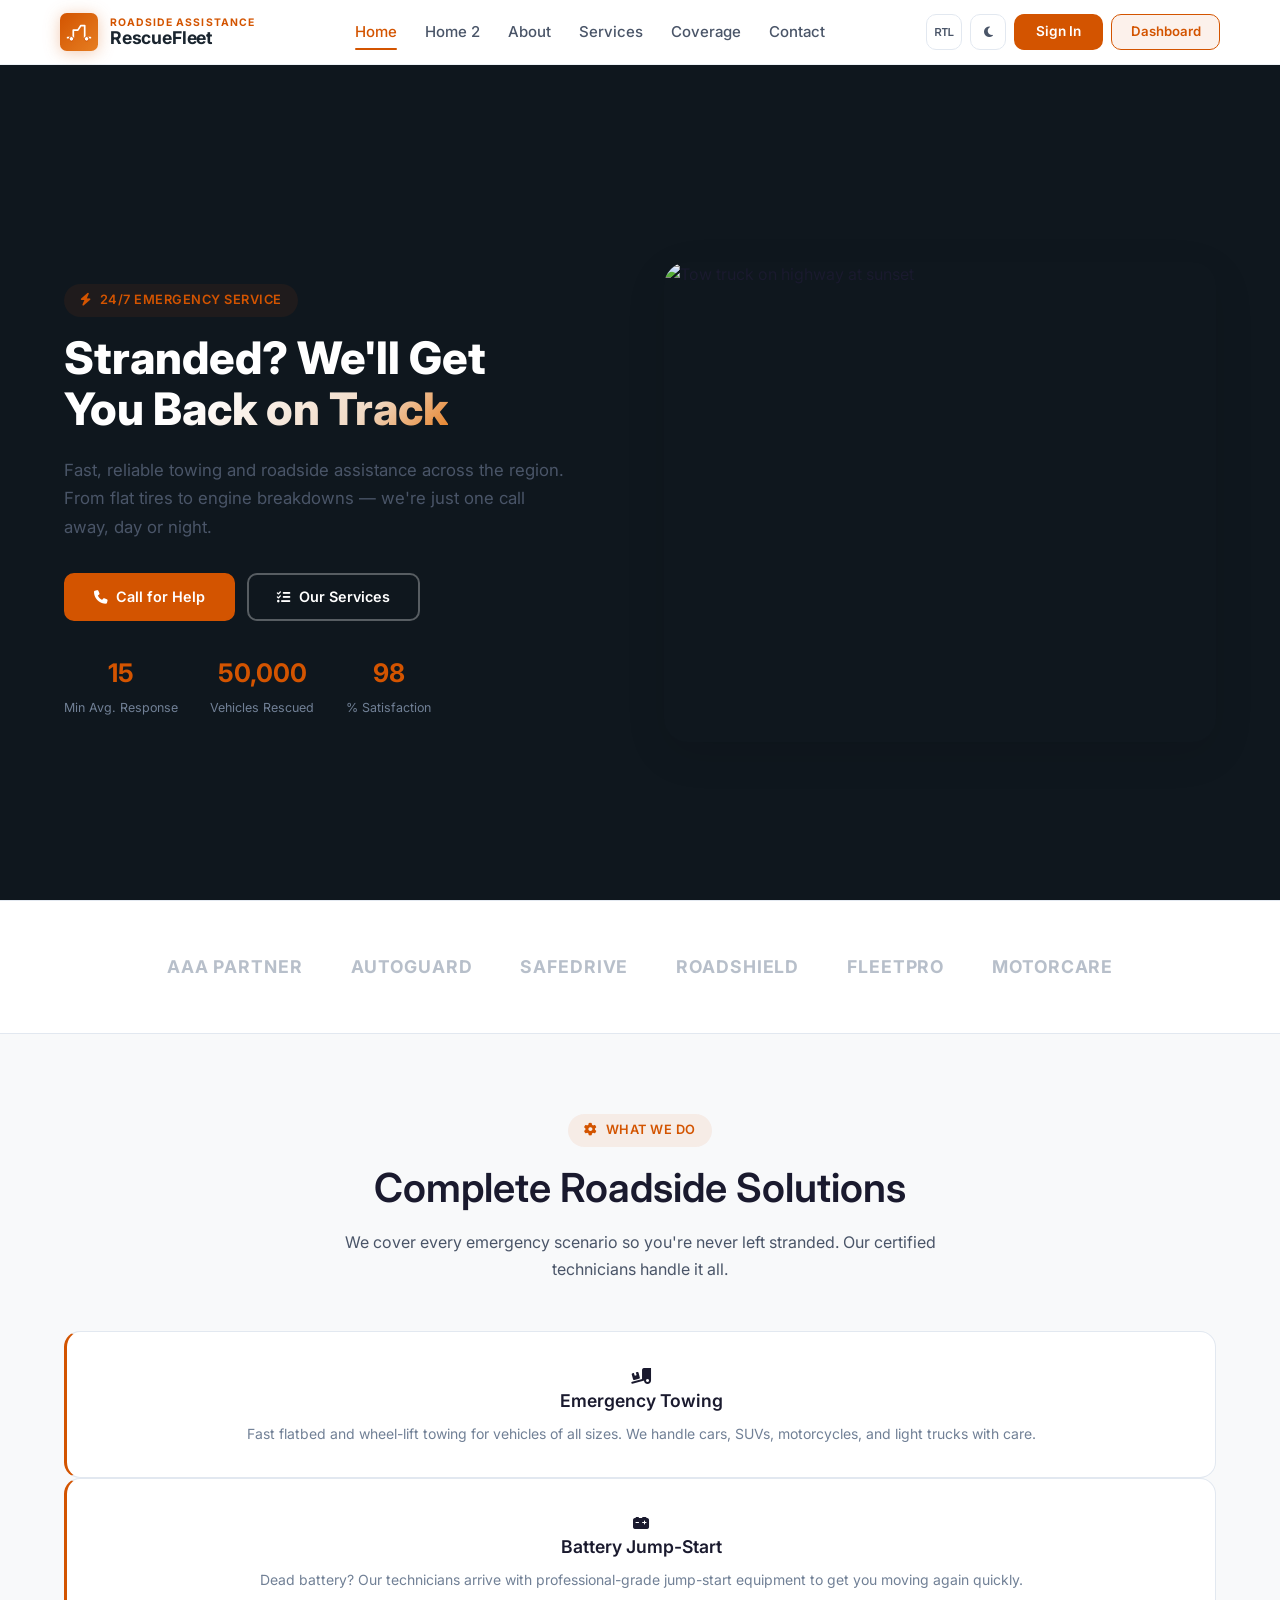
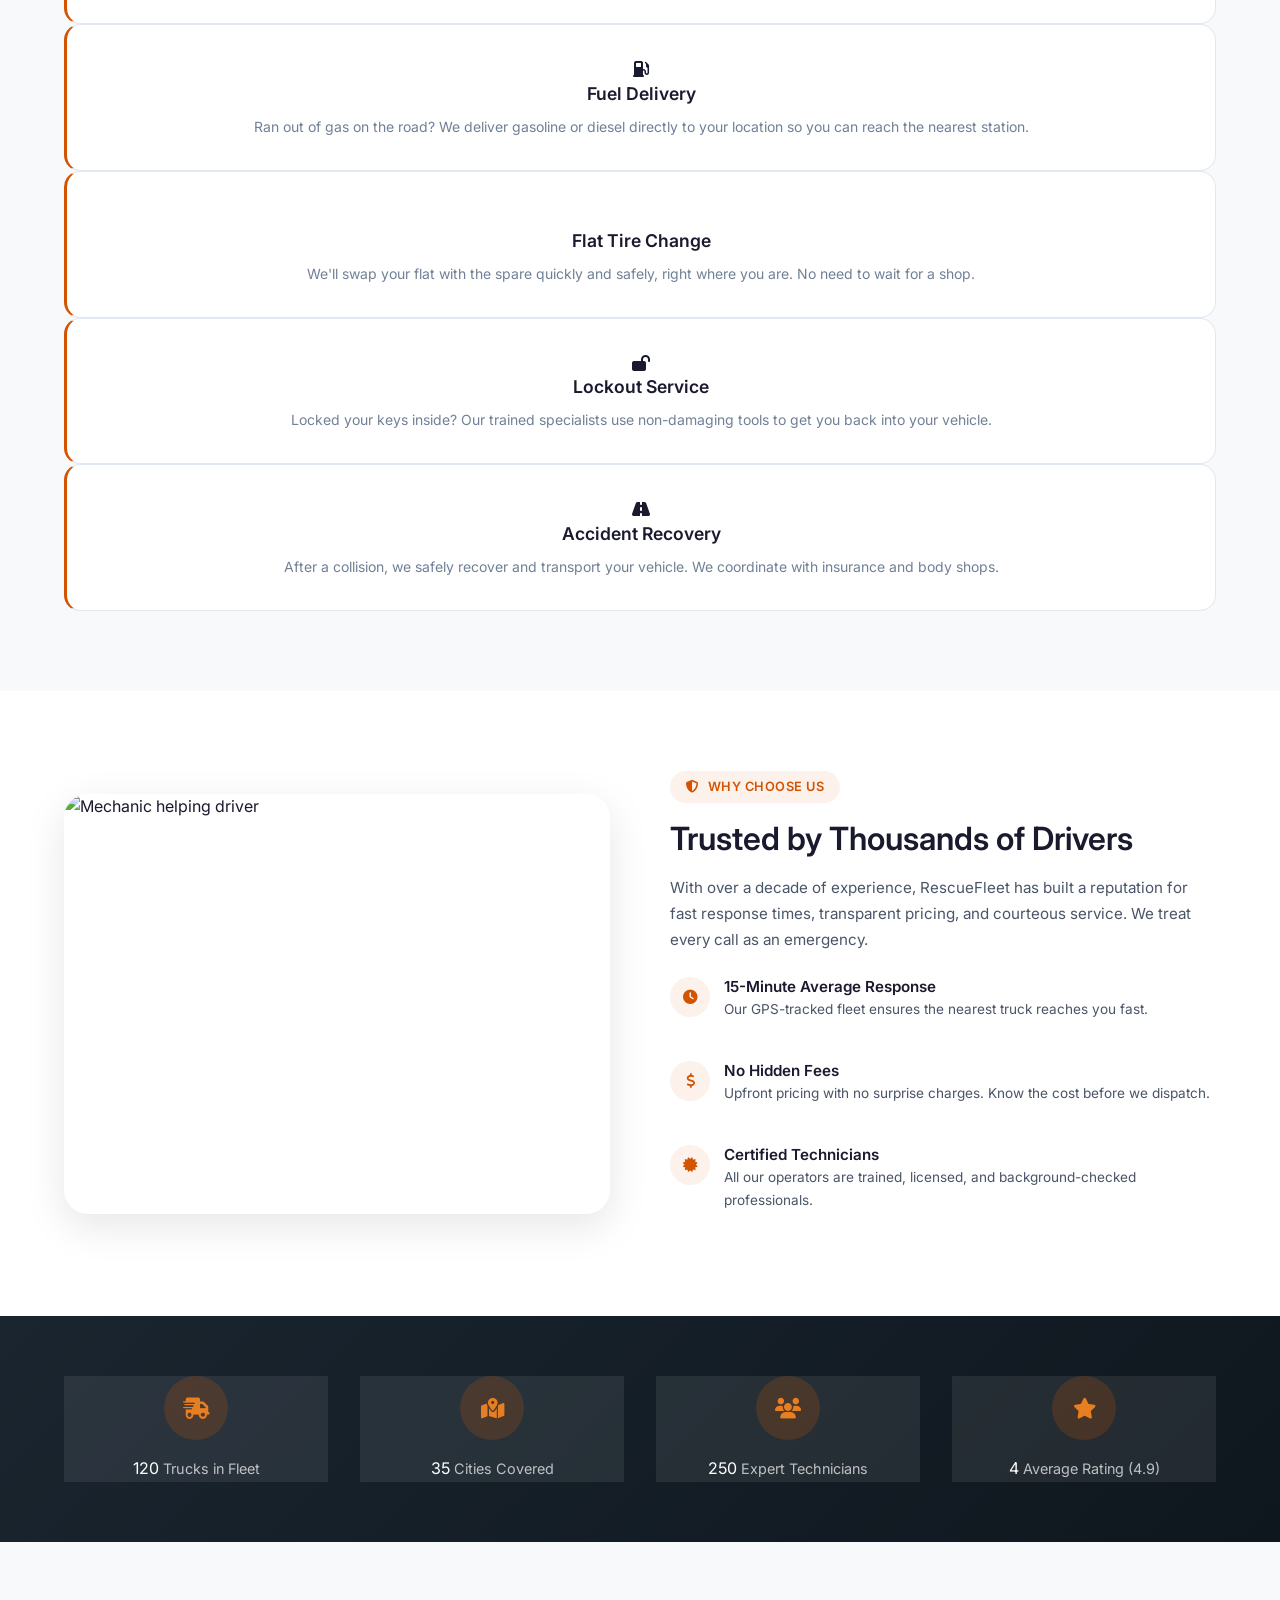
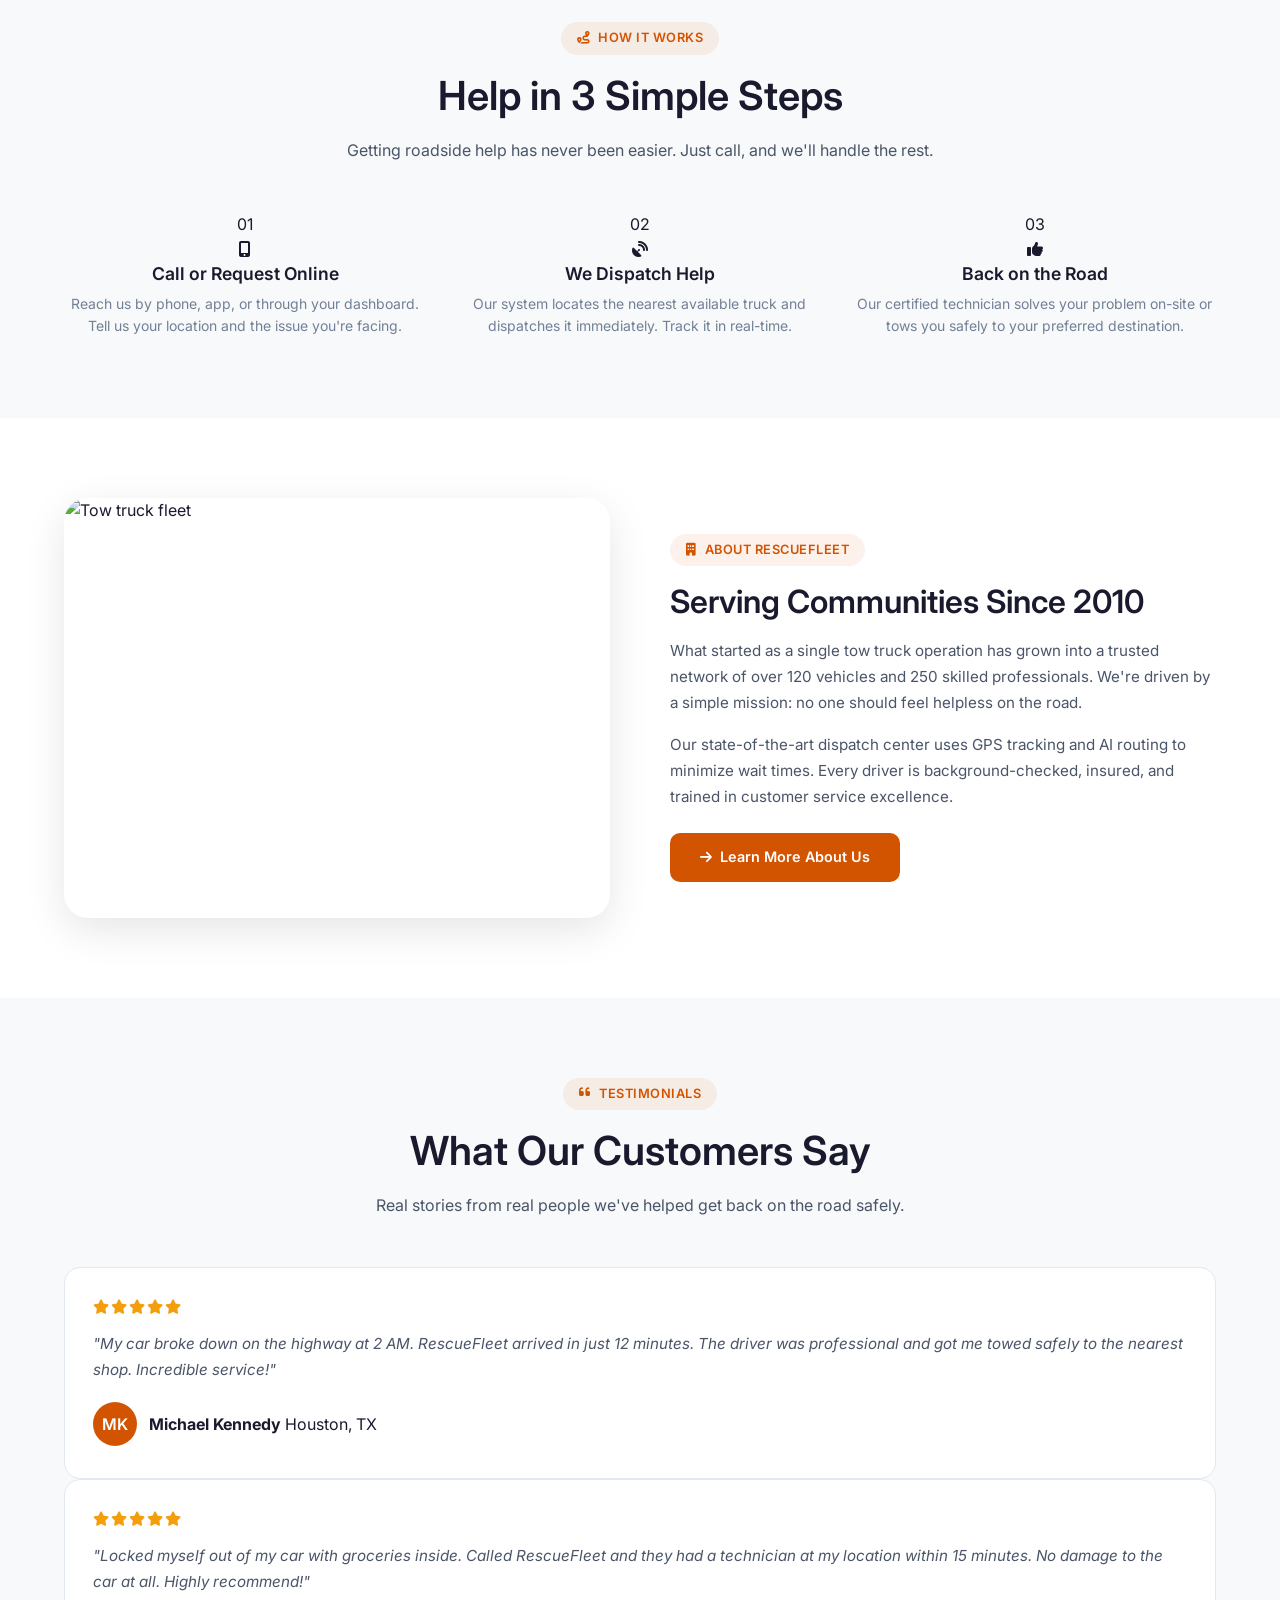
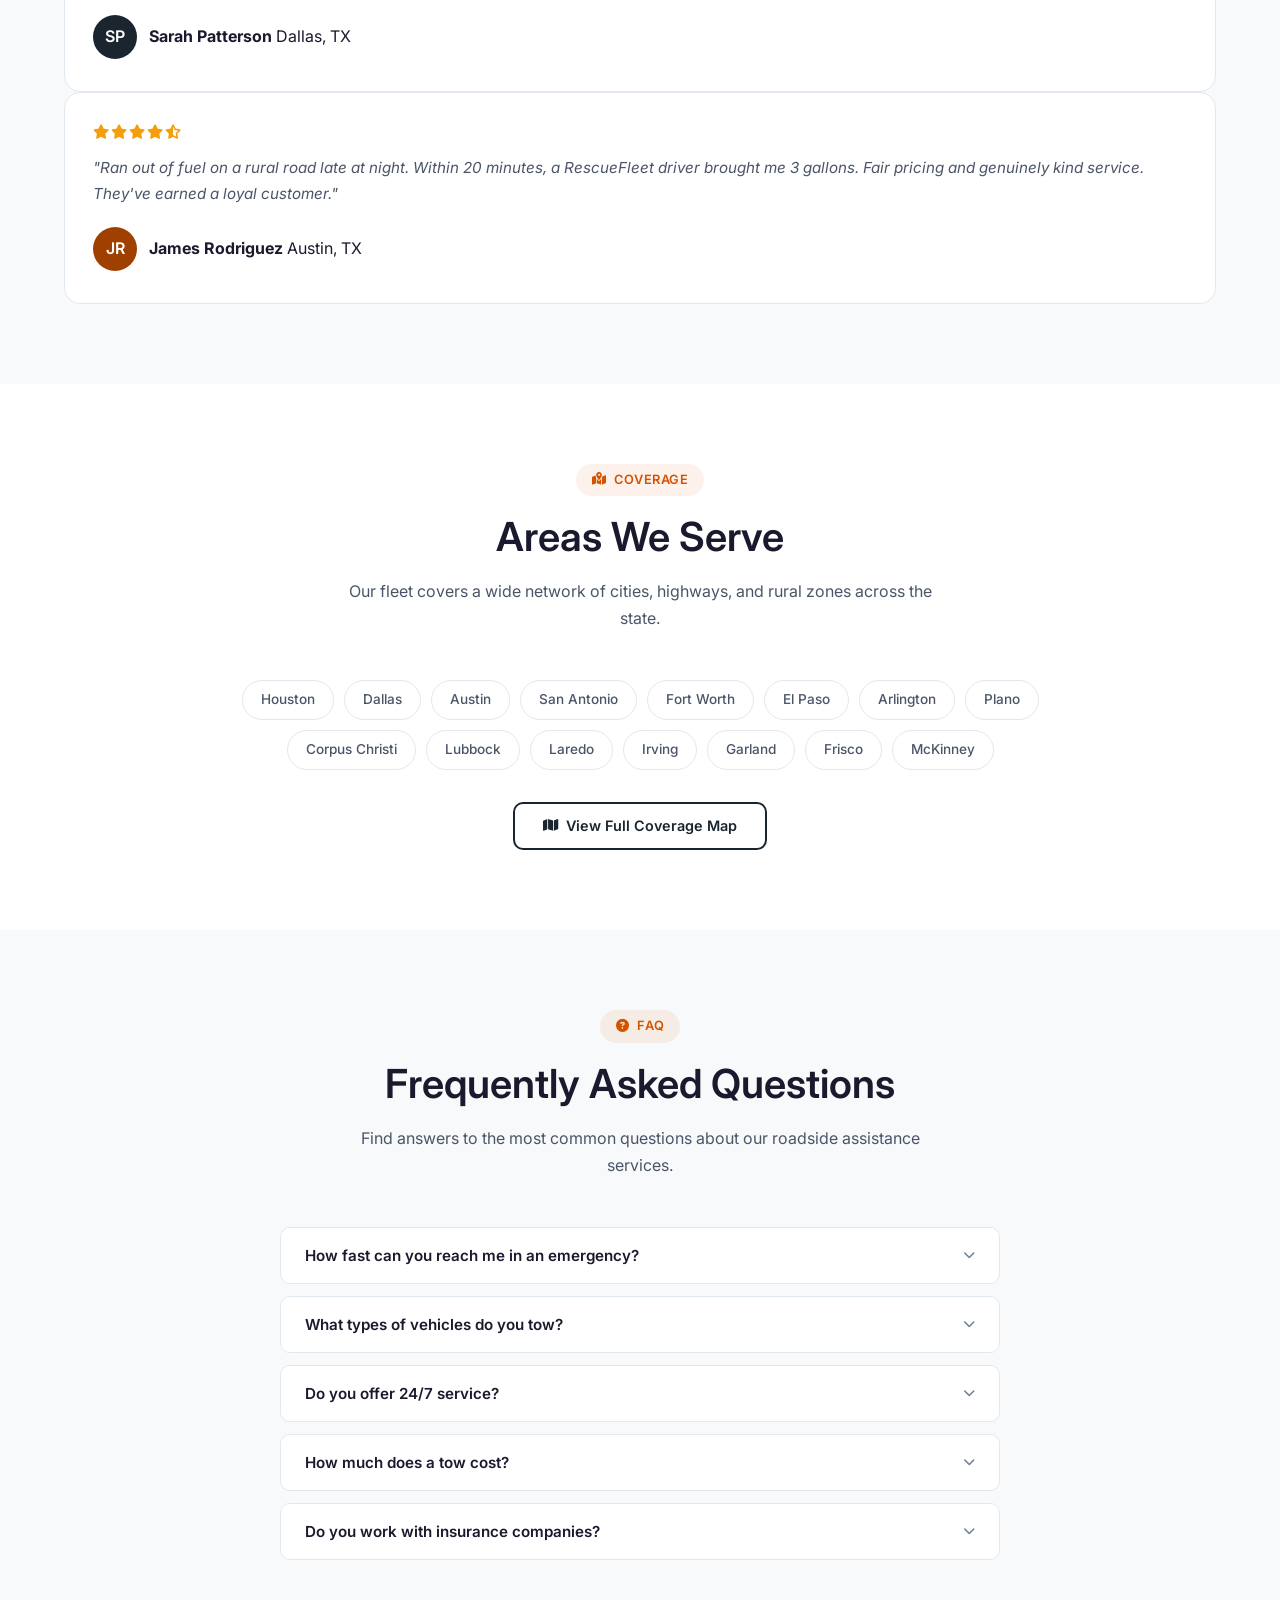
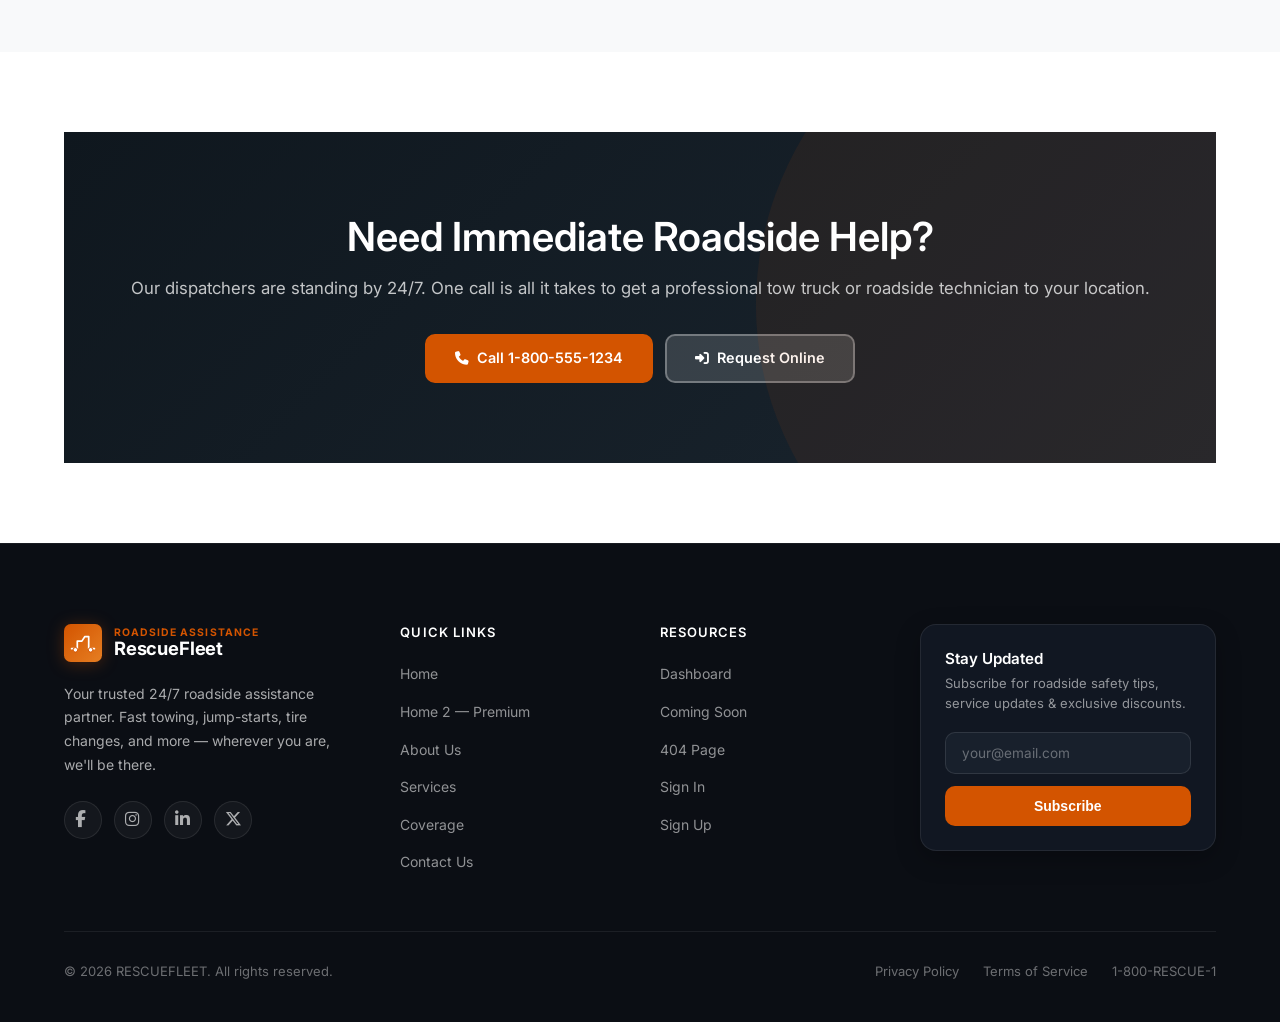
==== index.html @ 0c6b1edf "first commit" ====
<!DOCTYPE html>
<html lang="en" dir="ltr">
<head>
    <meta charset="UTF-8">
    <meta name="viewport" content="width=device-width, initial-scale=1.0">
    <title>RescueFleet — 24/7 Tow Truck & Roadside Assistance</title>
    <link rel="icon" type="image/svg+xml" href="favicon.svg">
    <link rel="preconnect" href="https://fonts.googleapis.com">
    <link rel="preconnect" href="https://fonts.gstatic.com" crossorigin>
    <link href="https://fonts.googleapis.com/css2?family=Inter:wght@300;400;500;600;700;800&display=swap" rel="stylesheet">
    <link rel="stylesheet" href="https://cdnjs.cloudflare.com/ajax/libs/font-awesome/6.5.1/css/all.min.css">
    <link rel="stylesheet" href="style.css">
</head>
<body data-page="home">

<!-- Navbar injected by JS -->
<div id="navbar"></div>

<!-- ============================================================
     SECTION 1 — HERO (Two-Column with Floating Stats)
     ============================================================ -->
<section class="hero" style="padding: 100px 0 60px;">
    <div class="container">
        <div class="split-section" style="gap: 48px;">
            <div class="split-content scroll-reveal">
                <span class="section-label"><i class="fa-solid fa-bolt"></i> 24/7 Emergency Service</span>
                <h1 style="font-size: 2.8rem; font-weight: 800; line-height: 1.15; margin-bottom: 20px;">
                    Stranded? We'll Get<br>You <span style="color: var(--primary);">Back on Track</span>
                </h1>
                <p style="font-size: 1.05rem; color: var(--text-secondary); line-height: 1.7; margin-bottom: 32px; max-width: 500px;">
                    Fast, reliable towing and roadside assistance across the region. From flat tires to engine breakdowns — we're just one call away, day or night.
                </p>
                <div style="display: flex; gap: 12px; flex-wrap: wrap; margin-bottom: 32px;">
                    <a href="contact.html" class="btn btn-primary"><i class="fa-solid fa-phone"></i> Call for Help</a>
                    <a href="services.html" class="btn btn-secondary"><i class="fa-solid fa-list-check"></i> Our Services</a>
                </div>
                <div style="display: flex; gap: 32px; flex-wrap: wrap;">
                    <div style="text-align: center;">
                        <span style="font-size: 1.6rem; font-weight: 700; color: var(--primary); display: block;" class="counter" data-target="15">0</span>
                        <span style="font-size: 0.78rem; color: var(--text-muted);">Min Avg. Response</span>
                    </div>
                    <div style="text-align: center;">
                        <span style="font-size: 1.6rem; font-weight: 700; color: var(--primary); display: block;" class="counter" data-target="50000">0</span>
                        <span style="font-size: 0.78rem; color: var(--text-muted);">Vehicles Rescued</span>
                    </div>
                    <div style="text-align: center;">
                        <span style="font-size: 1.6rem; font-weight: 700; color: var(--primary); display: block;" class="counter" data-target="98">0</span>
                        <span style="font-size: 0.78rem; color: var(--text-muted);">% Satisfaction</span>
                    </div>
                </div>
            </div>
            <div class="split-image scroll-reveal">
                <img src="https://images.unsplash.com/photo-1562065198-8549d0de1687?w=700&h=500&fit=crop" alt="Tow truck on highway at sunset" style="border-radius: var(--radius-lg); width: 100%; height: 480px; object-fit: cover; box-shadow: var(--shadow-xl);">
            </div>
        </div>
    </div>
</section>

<!-- ============================================================
     SECTION 2 — TRUSTED BY (Logo Row)
     ============================================================ -->
<section style="padding: 32px 0; border-top: 1px solid var(--border); border-bottom: 1px solid var(--border);">
    <div class="container">
        <div class="partners-row">
            <span class="partner-logo">AAA Partner</span>
            <span class="partner-logo">AutoGuard</span>
            <span class="partner-logo">SafeDrive</span>
            <span class="partner-logo">RoadShield</span>
            <span class="partner-logo">FleetPro</span>
            <span class="partner-logo">MotorCare</span>
        </div>
    </div>
</section>

<!-- ============================================================
     SECTION 3 — SERVICES GRID (6 Cards)
     ============================================================ -->
<section class="section" style="background: var(--bg-alt);">
    <div class="container">
        <div class="text-center scroll-reveal" style="max-width: 600px; margin: 0 auto 48px;">
            <span class="section-label"><i class="fa-solid fa-gear"></i> What We Do</span>
            <h2 class="section-title">Complete Roadside Solutions</h2>
            <p class="section-subtitle">We cover every emergency scenario so you're never left stranded. Our certified technicians handle it all.</p>
        </div>
        <div class="service-grid scroll-reveal">
            <div class="service-card">
                <div class="service-card-icon"><i class="fa-solid fa-truck-ramp-box"></i></div>
                <h3>Emergency Towing</h3>
                <p>Fast flatbed and wheel-lift towing for vehicles of all sizes. We handle cars, SUVs, motorcycles, and light trucks with care.</p>
            </div>
            <div class="service-card">
                <div class="service-card-icon"><i class="fa-solid fa-car-battery"></i></div>
                <h3>Battery Jump-Start</h3>
                <p>Dead battery? Our technicians arrive with professional-grade jump-start equipment to get you moving again quickly.</p>
            </div>
            <div class="service-card">
                <div class="service-card-icon"><i class="fa-solid fa-gas-pump"></i></div>
                <h3>Fuel Delivery</h3>
                <p>Ran out of gas on the road? We deliver gasoline or diesel directly to your location so you can reach the nearest station.</p>
            </div>
            <div class="service-card">
                <div class="service-card-icon"><i class="fa-solid fa-tire"></i></div>
                <h3>Flat Tire Change</h3>
                <p>We'll swap your flat with the spare quickly and safely, right where you are. No need to wait for a shop.</p>
            </div>
            <div class="service-card">
                <div class="service-card-icon"><i class="fa-solid fa-lock-open"></i></div>
                <h3>Lockout Service</h3>
                <p>Locked your keys inside? Our trained specialists use non-damaging tools to get you back into your vehicle.</p>
            </div>
            <div class="service-card">
                <div class="service-card-icon"><i class="fa-solid fa-road"></i></div>
                <h3>Accident Recovery</h3>
                <p>After a collision, we safely recover and transport your vehicle. We coordinate with insurance and body shops.</p>
            </div>
        </div>
    </div>
</section>

<!-- ============================================================
     SECTION 4 — WHY CHOOSE US (Split with Image)
     ============================================================ -->
<section class="section">
    <div class="container">
        <div class="split-section scroll-reveal">
            <div class="split-image">
                <img src="https://images.unsplash.com/photo-1619642751034-765dfdf7c58e?w=600&h=450&fit=crop" alt="Mechanic helping driver" style="border-radius: var(--radius-lg); width: 100%; height: 420px; object-fit: cover;">
            </div>
            <div class="split-content">
                <span class="section-label"><i class="fa-solid fa-shield-halved"></i> Why Choose Us</span>
                <h2 class="section-title" style="text-align: left;">Trusted by Thousands of Drivers</h2>
                <p style="color: var(--text-secondary); line-height: 1.7; margin-bottom: 24px;">
                    With over a decade of experience, RescueFleet has built a reputation for fast response times, transparent pricing, and courteous service. We treat every call as an emergency.
                </p>
                <div style="display: grid; gap: 16px;">
                    <div style="display: flex; align-items: start; gap: 14px;">
                        <div style="width: 40px; height: 40px; border-radius: 50%; background: rgba(211,84,0,0.08); display: flex; align-items: center; justify-content: center; flex-shrink: 0;">
                            <i class="fa-solid fa-clock" style="color: var(--primary); font-size: 0.9rem;"></i>
                        </div>
                        <div>
                            <h4 style="font-size: 0.95rem; font-weight: 600; margin-bottom: 2px;">15-Minute Average Response</h4>
                            <p style="font-size: 0.85rem; color: var(--text-secondary);">Our GPS-tracked fleet ensures the nearest truck reaches you fast.</p>
                        </div>
                    </div>
                    <div style="display: flex; align-items: start; gap: 14px;">
                        <div style="width: 40px; height: 40px; border-radius: 50%; background: rgba(211,84,0,0.08); display: flex; align-items: center; justify-content: center; flex-shrink: 0;">
                            <i class="fa-solid fa-dollar-sign" style="color: var(--primary); font-size: 0.9rem;"></i>
                        </div>
                        <div>
                            <h4 style="font-size: 0.95rem; font-weight: 600; margin-bottom: 2px;">No Hidden Fees</h4>
                            <p style="font-size: 0.85rem; color: var(--text-secondary);">Upfront pricing with no surprise charges. Know the cost before we dispatch.</p>
                        </div>
                    </div>
                    <div style="display: flex; align-items: start; gap: 14px;">
                        <div style="width: 40px; height: 40px; border-radius: 50%; background: rgba(211,84,0,0.08); display: flex; align-items: center; justify-content: center; flex-shrink: 0;">
                            <i class="fa-solid fa-certificate" style="color: var(--primary); font-size: 0.9rem;"></i>
                        </div>
                        <div>
                            <h4 style="font-size: 0.95rem; font-weight: 600; margin-bottom: 2px;">Certified Technicians</h4>
                            <p style="font-size: 0.85rem; color: var(--text-secondary);">All our operators are trained, licensed, and background-checked professionals.</p>
                        </div>
                    </div>
                </div>
            </div>
        </div>
    </div>
</section>

<!-- ============================================================
     SECTION 5 — STATS COUNTERS
     ============================================================ -->
<section style="padding: 60px 0; background: linear-gradient(135deg, var(--secondary) 0%, var(--secondary-dark) 100%); color: #fff;">
    <div class="container">
        <div class="stats-grid scroll-reveal">
            <div class="stat-card" style="background: rgba(255,255,255,0.08); border-color: rgba(255,255,255,0.1);">
                <div class="stat-icon" style="background: rgba(211,84,0,0.2);"><i class="fa-solid fa-truck-fast" style="color: var(--primary-light);"></i></div>
                <span class="stat-number counter" data-target="120" style="color: #fff;">0</span>
                <span class="stat-label" style="color: rgba(255,255,255,0.7);">Trucks in Fleet</span>
            </div>
            <div class="stat-card" style="background: rgba(255,255,255,0.08); border-color: rgba(255,255,255,0.1);">
                <div class="stat-icon" style="background: rgba(211,84,0,0.2);"><i class="fa-solid fa-map-marked-alt" style="color: var(--primary-light);"></i></div>
                <span class="stat-number counter" data-target="35" style="color: #fff;">0</span>
                <span class="stat-label" style="color: rgba(255,255,255,0.7);">Cities Covered</span>
            </div>
            <div class="stat-card" style="background: rgba(255,255,255,0.08); border-color: rgba(255,255,255,0.1);">
                <div class="stat-icon" style="background: rgba(211,84,0,0.2);"><i class="fa-solid fa-users" style="color: var(--primary-light);"></i></div>
                <span class="stat-number counter" data-target="250" style="color: #fff;">0</span>
                <span class="stat-label" style="color: rgba(255,255,255,0.7);">Expert Technicians</span>
            </div>
            <div class="stat-card" style="background: rgba(255,255,255,0.08); border-color: rgba(255,255,255,0.1);">
                <div class="stat-icon" style="background: rgba(211,84,0,0.2);"><i class="fa-solid fa-star" style="color: var(--primary-light);"></i></div>
                <span class="stat-number counter" data-target="4" style="color: #fff;">0</span>
                <span class="stat-label" style="color: rgba(255,255,255,0.7);">Average Rating (4.9)</span>
            </div>
        </div>
    </div>
</section>

<!-- ============================================================
     SECTION 6 — HOW IT WORKS (3 Steps)
     ============================================================ -->
<section class="section" style="background: var(--bg-alt);">
    <div class="container">
        <div class="text-center scroll-reveal" style="max-width: 600px; margin: 0 auto 48px;">
            <span class="section-label"><i class="fa-solid fa-route"></i> How It Works</span>
            <h2 class="section-title">Help in 3 Simple Steps</h2>
            <p class="section-subtitle">Getting roadside help has never been easier. Just call, and we'll handle the rest.</p>
        </div>
        <div class="process-grid scroll-reveal">
            <div class="process-step">
                <div class="process-number">01</div>
                <div class="process-icon"><i class="fa-solid fa-mobile-screen-button"></i></div>
                <h3>Call or Request Online</h3>
                <p>Reach us by phone, app, or through your dashboard. Tell us your location and the issue you're facing.</p>
            </div>
            <div class="process-step">
                <div class="process-number">02</div>
                <div class="process-icon"><i class="fa-solid fa-satellite-dish"></i></div>
                <h3>We Dispatch Help</h3>
                <p>Our system locates the nearest available truck and dispatches it immediately. Track it in real-time.</p>
            </div>
            <div class="process-step">
                <div class="process-number">03</div>
                <div class="process-icon"><i class="fa-solid fa-thumbs-up"></i></div>
                <h3>Back on the Road</h3>
                <p>Our certified technician solves your problem on-site or tows you safely to your preferred destination.</p>
            </div>
        </div>
    </div>
</section>

<!-- ============================================================
     SECTION 7 — ABOUT PREVIEW (Reverse Split)
     ============================================================ -->
<section class="section">
    <div class="container">
        <div class="split-section reverse scroll-reveal">
            <div class="split-content">
                <span class="section-label"><i class="fa-solid fa-building"></i> About RescueFleet</span>
                <h2 class="section-title" style="text-align: left;">Serving Communities Since 2010</h2>
                <p style="color: var(--text-secondary); line-height: 1.7; margin-bottom: 16px;">
                    What started as a single tow truck operation has grown into a trusted network of over 120 vehicles and 250 skilled professionals. We're driven by a simple mission: no one should feel helpless on the road.
                </p>
                <p style="color: var(--text-secondary); line-height: 1.7; margin-bottom: 24px;">
                    Our state-of-the-art dispatch center uses GPS tracking and AI routing to minimize wait times. Every driver is background-checked, insured, and trained in customer service excellence.
                </p>
                <a href="about.html" class="btn btn-primary"><i class="fa-solid fa-arrow-right"></i> Learn More About Us</a>
            </div>
            <div class="split-image">
                <img src="https://images.unsplash.com/photo-1580273916550-e323be2ae537?w=600&h=450&fit=crop" alt="Tow truck fleet" style="border-radius: var(--radius-lg); width: 100%; height: 420px; object-fit: cover;">
            </div>
        </div>
    </div>
</section>

<!-- ============================================================
     SECTION 8 — TESTIMONIALS (3 Cards)
     ============================================================ -->
<section class="section" style="background: var(--bg-alt);">
    <div class="container">
        <div class="text-center scroll-reveal" style="max-width: 600px; margin: 0 auto 48px;">
            <span class="section-label"><i class="fa-solid fa-quote-left"></i> Testimonials</span>
            <h2 class="section-title">What Our Customers Say</h2>
            <p class="section-subtitle">Real stories from real people we've helped get back on the road safely.</p>
        </div>
        <div class="testimonial-grid scroll-reveal">
            <div class="testimonial-card">
                <div class="testimonial-stars">
                    <i class="fa-solid fa-star"></i><i class="fa-solid fa-star"></i><i class="fa-solid fa-star"></i><i class="fa-solid fa-star"></i><i class="fa-solid fa-star"></i>
                </div>
                <p class="testimonial-text">"My car broke down on the highway at 2 AM. RescueFleet arrived in just 12 minutes. The driver was professional and got me towed safely to the nearest shop. Incredible service!"</p>
                <div class="testimonial-author">
                    <div class="testimonial-avatar" style="background: #D35400;">MK</div>
                    <div>
                        <strong>Michael Kennedy</strong>
                        <span>Houston, TX</span>
                    </div>
                </div>
            </div>
            <div class="testimonial-card">
                <div class="testimonial-stars">
                    <i class="fa-solid fa-star"></i><i class="fa-solid fa-star"></i><i class="fa-solid fa-star"></i><i class="fa-solid fa-star"></i><i class="fa-solid fa-star"></i>
                </div>
                <p class="testimonial-text">"Locked myself out of my car with groceries inside. Called RescueFleet and they had a technician at my location within 15 minutes. No damage to the car at all. Highly recommend!"</p>
                <div class="testimonial-author">
                    <div class="testimonial-avatar" style="background: #1A252F;">SP</div>
                    <div>
                        <strong>Sarah Patterson</strong>
                        <span>Dallas, TX</span>
                    </div>
                </div>
            </div>
            <div class="testimonial-card">
                <div class="testimonial-stars">
                    <i class="fa-solid fa-star"></i><i class="fa-solid fa-star"></i><i class="fa-solid fa-star"></i><i class="fa-solid fa-star"></i><i class="fa-solid fa-star-half-stroke"></i>
                </div>
                <p class="testimonial-text">"Ran out of fuel on a rural road late at night. Within 20 minutes, a RescueFleet driver brought me 3 gallons. Fair pricing and genuinely kind service. They've earned a loyal customer."</p>
                <div class="testimonial-author">
                    <div class="testimonial-avatar" style="background: #A04000;">JR</div>
                    <div>
                        <strong>James Rodriguez</strong>
                        <span>Austin, TX</span>
                    </div>
                </div>
            </div>
        </div>
    </div>
</section>

<!-- ============================================================
     SECTION 9 — COVERAGE AREAS (Pills)
     ============================================================ -->
<section class="section">
    <div class="container">
        <div class="text-center scroll-reveal" style="max-width: 600px; margin: 0 auto 48px;">
            <span class="section-label"><i class="fa-solid fa-map-location-dot"></i> Coverage</span>
            <h2 class="section-title">Areas We Serve</h2>
            <p class="section-subtitle">Our fleet covers a wide network of cities, highways, and rural zones across the state.</p>
        </div>
        <div class="scroll-reveal" style="display: flex; flex-wrap: wrap; gap: 10px; justify-content: center; max-width: 800px; margin: 0 auto 32px;">
            <span class="area-pill">Houston</span>
            <span class="area-pill">Dallas</span>
            <span class="area-pill">Austin</span>
            <span class="area-pill">San Antonio</span>
            <span class="area-pill">Fort Worth</span>
            <span class="area-pill">El Paso</span>
            <span class="area-pill">Arlington</span>
            <span class="area-pill">Plano</span>
            <span class="area-pill">Corpus Christi</span>
            <span class="area-pill">Lubbock</span>
            <span class="area-pill">Laredo</span>
            <span class="area-pill">Irving</span>
            <span class="area-pill">Garland</span>
            <span class="area-pill">Frisco</span>
            <span class="area-pill">McKinney</span>
        </div>
        <div class="text-center scroll-reveal">
            <a href="coverage.html" class="btn btn-secondary"><i class="fa-solid fa-map"></i> View Full Coverage Map</a>
        </div>
    </div>
</section>

<!-- ============================================================
     SECTION 10 — FAQ ACCORDION
     ============================================================ -->
<section class="section" style="background: var(--bg-alt);">
    <div class="container">
        <div class="text-center scroll-reveal" style="max-width: 600px; margin: 0 auto 48px;">
            <span class="section-label"><i class="fa-solid fa-circle-question"></i> FAQ</span>
            <h2 class="section-title">Frequently Asked Questions</h2>
            <p class="section-subtitle">Find answers to the most common questions about our roadside assistance services.</p>
        </div>
        <div class="faq-container scroll-reveal" style="max-width: 720px; margin: 0 auto;">
            <div class="faq-item">
                <button class="faq-question">
                    <span>How fast can you reach me in an emergency?</span>
                    <i class="fa-solid fa-chevron-down faq-icon"></i>
                </button>
                <div class="faq-answer">
                    <p>Our average response time is 15 minutes in urban areas and 25-30 minutes in suburban or rural zones. We use GPS tracking to dispatch the nearest available truck to your location.</p>
                </div>
            </div>
            <div class="faq-item">
                <button class="faq-question">
                    <span>What types of vehicles do you tow?</span>
                    <i class="fa-solid fa-chevron-down faq-icon"></i>
                </button>
                <div class="faq-answer">
                    <p>We tow cars, SUVs, pickup trucks, motorcycles, and light commercial vehicles. For heavy-duty or specialized towing, please call us to arrange dedicated equipment.</p>
                </div>
            </div>
            <div class="faq-item">
                <button class="faq-question">
                    <span>Do you offer 24/7 service?</span>
                    <i class="fa-solid fa-chevron-down faq-icon"></i>
                </button>
                <div class="faq-answer">
                    <p>Yes! We operate 24 hours a day, 7 days a week, 365 days a year — including holidays. Roadside emergencies don't follow a schedule, and neither do we.</p>
                </div>
            </div>
            <div class="faq-item">
                <button class="faq-question">
                    <span>How much does a tow cost?</span>
                    <i class="fa-solid fa-chevron-down faq-icon"></i>
                </button>
                <div class="faq-answer">
                    <p>Our pricing starts at $75 for the first 5 miles, with $4 per additional mile. We provide upfront quotes before dispatching, so there are never any surprise charges.</p>
                </div>
            </div>
            <div class="faq-item">
                <button class="faq-question">
                    <span>Do you work with insurance companies?</span>
                    <i class="fa-solid fa-chevron-down faq-icon"></i>
                </button>
                <div class="faq-answer">
                    <p>Yes, we work with all major insurance providers and can bill them directly. We also accept all major credit cards, debit cards, and cash payments.</p>
                </div>
            </div>
        </div>
    </div>
</section>

<!-- ============================================================
     SECTION 11 — CTA BANNER
     ============================================================ -->
<section class="section">
    <div class="container">
        <div class="cta-banner scroll-reveal">
            <h2>Need Immediate Roadside Help?</h2>
            <p>Our dispatchers are standing by 24/7. One call is all it takes to get a professional tow truck or roadside technician to your location.</p>
            <div style="display: flex; gap: 12px; justify-content: center; flex-wrap: wrap;">
                <a href="tel:+18005551234" class="btn btn-primary"><i class="fa-solid fa-phone"></i> Call 1-800-555-1234</a>
                <a href="login.html" class="btn btn-secondary" style="background: rgba(255,255,255,0.15); border-color: rgba(255,255,255,0.3); color: #fff;"><i class="fa-solid fa-right-to-bracket"></i> Request Online</a>
            </div>
        </div>
    </div>
</section>

<!-- Footer injected by JS -->
<div id="footer"></div>
<div id="backToTop"></div>

<script src="components.js"></script>
</body>
</html>
---- style.css ----
/* ======================================================
   RESCUEFLEET — Tow Truck & Roadside Assistance
   Master Stylesheet
   Primary: #D35400 (Burnt Orange)   Secondary: #1A252F (Dark Charcoal)
   ====================================================== */

/* ---- CSS Custom Properties ---- */
:root {
    --primary: #D35400;
    --primary-light: #E67E22;
    --primary-dark: #A04000;
    --secondary: #1A252F;
    --secondary-light: #2C3E50;
    --secondary-dark: #0F171E;
    --secondary-glow: #F0D9C4;

    --bg: #ffffff;
    --bg-alt: #F8F9FA;
    --bg-card: #ffffff;
    --bg-glass: rgba(255,255,255,0.7);

    --text: #1a1a2e;
    --text-secondary: #4a5568;
    --text-muted: #718096;
    --text-inverse: #ffffff;

    --border: #e2e8f0;
    --border-light: #edf2f7;
    --border-color: #e2e8f0;
    --card-bg: #ffffff;
    --text-main: #1a1a2e;
    --shadow-sm: 0 1px 3px rgba(0,0,0,0.06);
    --shadow-md: 0 4px 16px rgba(0,0,0,0.08);
    --shadow-lg: 0 12px 40px rgba(0,0,0,0.1);
    --shadow-xl: 0 20px 60px rgba(0,0,0,0.12);

    --radius-sm: 6px;
    --radius-md: 10px;
    --radius-lg: 16px;
    --radius-xl: 24px;
    --radius-full: 9999px;

    --font: 'Inter', -apple-system, BlinkMacSystemFont, 'Segoe UI', sans-serif;
    --transition: 0.3s cubic-bezier(0.4, 0, 0.2, 1);

    --success: #22c55e;
    --warning: #f59e0b;
    --danger: #ef4444;
    --info: #3b82f6;

    --container: 1200px;
    --navbar-h: 4rem;
}

/* ---- Dark Mode ---- */
.dark {
    --bg: #0C1117;
    --bg-alt: #131B23;
    --bg-card: #172028;
    --bg-glass: rgba(12,17,23,0.85);

    --text: #e8edf3;
    --text-secondary: #a0aec0;
    --text-muted: #718096;

    --border: rgba(255,255,255,0.1);
    --border-light: rgba(255,255,255,0.06);
    --border-color: rgba(255,255,255,0.15);
    --card-bg: #172028;
    --text-main: #e8edf3;
    --shadow-sm: 0 1px 3px rgba(0,0,0,0.2);
    --shadow-md: 0 4px 16px rgba(0,0,0,0.3);
    --shadow-lg: 0 12px 40px rgba(0,0,0,0.4);
    --shadow-xl: 0 20px 60px rgba(0,0,0,0.5);
}

/* ---- Reset & Base ---- */
*, *::before, *::after { box-sizing: border-box; margin: 0; padding: 0; }
html { scroll-behavior: smooth; -webkit-text-size-adjust: 100%; overflow-x: hidden; max-width: 100%; width: 100%; }
body {
    font-family: var(--font);
    font-weight: 400;
    color: var(--text);
    background: var(--bg);
    line-height: 1.6;
    min-height: 100vh;
    overflow-x: hidden;
    max-width: 100%;
    width: 100%;
    transition: background var(--transition), color var(--transition);
}
img { max-width: 100%; height: auto; display: block; }
a { color: inherit; text-decoration: none; transition: color var(--transition); }
ul, ol { list-style: none; }
h1, h2, h3, h4, h5, h6 { font-weight: 600; line-height: 1.25; color: var(--text); }
h1 strong, h2 strong, h3 strong, h4 strong, h5 strong, h6 strong,
h1 b, h2 b, h3 b, h4 b, h5 b, h6 b { font-weight: 600; }
p { font-weight: 400; color: var(--text-secondary); line-height: 1.7; }
p strong, p b { font-weight: 550; }

/* ---- Utilities ---- */
.container { width: 100%; max-width: var(--container); margin: 0 auto; padding: 0 24px; }
.section { padding: 80px 0; }
.section-alt { background: var(--bg-alt); }
.text-center { text-align: center; }

.section-badge {
    display: inline-flex; align-items: center; gap: 6px;
    padding: 6px 16px;
    background: linear-gradient(135deg, rgba(211,84,0,0.08), rgba(230,126,34,0.08));
    border: 1px solid var(--border);
    border-radius: var(--radius-full);
    font-size: 0.75rem; font-weight: 600;
    text-transform: uppercase; letter-spacing: 0.08em;
    color: var(--primary); margin-bottom: 16px;
}
.dark .section-badge {
    background: linear-gradient(135deg, rgba(211,84,0,0.25), rgba(230,126,34,0.15));
    color: #F0D9C4;
}
.section-badge i { font-size: 0.7rem; }

.section-title {
    font-size: clamp(1.75rem, 3.5vw, 2.5rem);
    font-weight: 600; margin-bottom: 16px; color: var(--text);
}
.section-desc {
    font-size: 1rem; max-width: 600px;
    margin: 0 auto 40px; color: var(--text-secondary);
}
.w-full { width: 100% !important; }

/* ---- Buttons ---- */
.btn {
    display: inline-flex; align-items: center; justify-content: center; gap: 8px;
    padding: 12px 28px; font-family: var(--font); font-size: 0.9rem; font-weight: 600;
    border: 2px solid transparent; border-radius: var(--radius-md); cursor: pointer;
    transition: all var(--transition); white-space: nowrap; text-decoration: none; line-height: 1.4;
}
.btn i { font-size: 0.85rem; }

.btn-primary { background: var(--primary); color: #fff; border-color: var(--primary); }
.btn-primary:hover {
    background: var(--primary-light); border-color: var(--primary-light);
    transform: translateY(-2px); box-shadow: 0 6px 20px rgba(211,84,0,0.3);
}
.dark .btn-primary {
    background: linear-gradient(135deg, var(--primary) 0%, #E67E22 100%);
    border-color: #E67E22; color: #ffffff; box-shadow: 0 4px 18px rgba(211,84,0,0.35);
}
.dark .btn-primary:hover {
    background: linear-gradient(135deg, #A04000 0%, var(--primary) 100%);
    border-color: #F0D9C4; box-shadow: 0 6px 24px rgba(211,84,0,0.55); transform: translateY(-2px);
}

.btn-secondary { background: transparent; color: var(--secondary); border-color: var(--secondary); }
.dark .btn-secondary { color: #F0D9C4; border-color: var(--primary); }
.btn-secondary:hover { background: var(--secondary); color: #fff; transform: translateY(-2px); }
.dark .btn-secondary:hover { background: var(--primary); color: #ffffff; border-color: var(--primary); }

.btn-sm { padding: 8px 20px; font-size: 0.825rem; }
.btn-lg { padding: 14px 32px; font-size: 0.95rem; }

/* ---- Navbar ---- */
.navbar {
    position: fixed; top: 0; left: 0; right: 0; width: 100%; max-width: 100vw;
    z-index: 1000; background: rgba(255,255,255,0.94);
    backdrop-filter: blur(20px); -webkit-backdrop-filter: blur(20px);
    border-bottom: 1px solid var(--border-light);
    transition: background-color 0.3s ease, box-shadow 0.3s ease, border-color 0.3s ease;
}
.dark .navbar { background: rgba(12,17,23,0.94); border-bottom-color: rgba(255,255,255,0.08); }
.navbar.scrolled { box-shadow: 0 4px 20px rgba(0,0,0,0.08); }
.dark .navbar.scrolled { box-shadow: 0 4px 24px rgba(0,0,0,0.45); }
.navbar-spacer { height: 4rem; width: 100%; }

.nav-inner {
    display: flex; align-items: center; justify-content: space-between;
    height: 4rem; max-width: 1200px; width: 100%; margin: 0 auto; padding: 0 1.25rem;
}
.nav-logo { display: flex; align-items: center; gap: 0.75rem; flex-shrink: 0; text-decoration: none; }
.nav-logo svg { filter: drop-shadow(0 2px 8px rgba(211,84,0,0.3)); width: 38px; height: 38px; display: block; flex-shrink: 0; }
.nav-logo-text { display: flex; flex-direction: column; line-height: 1.1; text-align: left; }
[dir="rtl"] .nav-logo-text { text-align: right; }
.nav-logo-text .brand-top { font-size: 0.65rem; font-weight: 700; letter-spacing: 0.1em; text-transform: uppercase; color: var(--primary); }
.nav-logo-text .brand-bottom { font-size: 1.1rem; font-weight: 700; color: var(--secondary); letter-spacing: -0.01em; }
.dark .nav-logo-text .brand-bottom { color: #FFFFFF; }

.nav-links { display: flex; align-items: center; gap: 1.75rem; }
.nav-link { font-weight: 500; font-size: 15px; color: var(--text-secondary); position: relative; padding: 0.25rem 0; transition: all 0.2s ease; }
.nav-link:hover, .nav-link.active { color: var(--primary); }
.dark .nav-link { color: #94A3B8; }
.dark .nav-link:hover, .dark .nav-link.active { color: #F0D9C4; }
.nav-link::after {
    content: ''; position: absolute; bottom: -2px; left: 0; width: 0; height: 2px;
    background: var(--primary); border-radius: 1px; transition: width 0.25s ease;
}
[dir="rtl"] .nav-link::after { left: auto; right: 0; }
.nav-link:hover::after, .nav-link.active::after { width: 100%; }

.nav-actions { display: flex; align-items: center; gap: 0.5rem; }
.nav-icon-btn {
    width: 2.25rem; height: 2.25rem; display: flex; align-items: center; justify-content: center;
    border-radius: var(--radius-md); background: var(--bg-card); border: 1px solid var(--border);
    color: var(--text-secondary); font-size: 0.75rem; cursor: pointer; transition: all 0.2s ease; font-weight: 700;
}
.nav-icon-btn:hover { border-color: var(--primary); color: var(--primary); background: rgba(211,84,0,0.08); }
.dark .nav-icon-btn { background: rgba(255,255,255,0.05); border-color: rgba(255,255,255,0.12); color: #CBD5E1; }
.dark .nav-icon-btn:hover { border-color: var(--primary); color: #F0D9C4; background: rgba(211,84,0,0.2); }

.nav-cta-btn { height: 2.25rem; padding: 0 1.25rem; font-size: 0.85rem; }

.btn-nav-dashboard {
    display: inline-flex; align-items: center; justify-content: center;
    padding: 0 1.15rem; font-size: 0.825rem; font-weight: 600;
    color: var(--primary); background: rgba(211,84,0,0.08); border: 1.5px solid var(--primary);
    border-radius: var(--radius-md); height: 2.25rem; transition: all 0.25s cubic-bezier(0.16,1,0.3,1); white-space: nowrap;
}
.btn-nav-dashboard:hover, .btn-nav-dashboard.active {
    background: linear-gradient(135deg, #D35400 0%, #E67E22 100%) !important;
    border-color: #E67E22 !important; color: #ffffff !important;
    transform: translateY(-2px); box-shadow: 0 6px 20px rgba(211,84,0,0.45);
}
.dark .btn-nav-dashboard { background: rgba(211,84,0,0.18); border-color: rgba(230,126,34,0.45); color: #F0D9C4; }
.dark .btn-nav-dashboard:hover, .dark .btn-nav-dashboard.active {
    background: linear-gradient(135deg, #D35400 0%, #E67E22 100%) !important;
    border-color: #F0D9C4 !important; color: #ffffff !important;
    transform: translateY(-2px); box-shadow: 0 6px 24px rgba(211,84,0,0.65);
}

/* Mobile Nav */
.mobile-menu-btn {
    display: none; width: 2.25rem; height: 2.25rem; align-items: center; justify-content: center;
    border-radius: var(--radius-md); background: var(--bg-card); border: 1px solid var(--border);
    color: var(--text); cursor: pointer; transition: all 0.2s ease;
}
.mobile-menu-btn:hover { border-color: var(--primary); color: var(--primary); }
.dark .mobile-menu-btn { background: rgba(255,255,255,0.06); border-color: rgba(255,255,255,0.12); color: #fff; }
.mobile-menu-btn svg, .mobile-menu-icon svg, .mobile-menu-btn i, .mobile-menu-icon i {
    width: 1.125rem; height: 1.125rem; font-size: 1.125rem; display: inline-flex; align-items: center; justify-content: center;
}
.mobile-backdrop {
    display: none; position: fixed; inset: 0; background: rgba(0,0,0,0.6);
    backdrop-filter: blur(6px); z-index: 990; top: 4rem;
}
.mobile-backdrop.open { display: block; }

.mobile-menu {
    display: none; position: absolute; top: 100%; left: 0; right: 0; width: 100%; max-width: 100vw;
    background: var(--bg-card); border-bottom: 1px solid var(--border); box-shadow: 0 10px 30px rgba(0,0,0,0.15);
    z-index: 995; padding: 1.25rem;
}
.dark .mobile-menu { background: #111722; border-bottom-color: rgba(255,255,255,0.1); box-shadow: 0 10px 30px rgba(0,0,0,0.6); }
.mobile-menu.open { display: block; animation: fadeInDown 0.25s cubic-bezier(0.16,1,0.3,1); }

.mobile-menu .mob-link {
    display: block; padding: 0.75rem 1rem; border-radius: var(--radius-md);
    font-weight: 500; font-size: 0.875rem; color: var(--text); transition: all 0.2s ease; text-align: left;
}
[dir="rtl"] .mobile-menu .mob-link { text-align: right; }
.mobile-menu .mob-link:hover, .mobile-menu .mob-link.active { background: rgba(211,84,0,0.08); color: var(--primary); }
.dark .mobile-menu .mob-link { color: #E2E8F0; }
.dark .mobile-menu .mob-link:hover, .dark .mobile-menu .mob-link.active { background: rgba(211,84,0,0.2); color: #F0D9C4; }

.mobile-menu .mob-actions {
    margin-top: 0.75rem; padding-top: 0.75rem; border-top: 1px solid var(--border-light);
    display: flex; flex-direction: column; gap: 0.5rem;
}
.mobile-menu .mob-actions .btn { width: 100%; }
.dark .mobile-menu .mob-actions { border-top-color: rgba(255,255,255,0.1); }
.mobile-menu .mob-toggles { display: flex; align-items: center; justify-content: center; gap: 0.5rem; margin-top: 0.75rem; }

@keyframes fadeInDown {
    from { opacity: 0; transform: translateY(-8px); }
    to { opacity: 1; transform: translateY(0); }
}

@media (max-width: 1024px) {
    .nav-links { display: none !important; }
    .nav-actions .nav-icon-btn { display: none !important; }
    .nav-actions .btn, .nav-actions .btn-nav-dashboard, .nav-actions .nav-cta-btn { display: none !important; }
    .mobile-menu-btn { display: flex !important; }
}

@media (max-width: 480px) {
    .nav-inner { padding: 0 16px; }
    .nav-logo-text .brand-top { font-size: 0.6rem; }
    .nav-logo-text .brand-bottom { font-size: 1rem; }
    .mobile-menu { padding: 1rem 16px; }
}
@media (max-width: 360px) {
    .nav-inner { padding: 0 12px; }
    .nav-logo { gap: 0.5rem; }
    .nav-logo svg { width: 32px; height: 32px; }
    .nav-logo-text .brand-top { font-size: 0.55rem; }
    .nav-logo-text .brand-bottom { font-size: 0.925rem; }
    .mobile-menu { padding: 1rem 12px; }
    .mobile-menu-btn { width: 2rem; height: 2rem; }
}

/* ---- Footer ---- */
.footer { background: #0B0E14; color: #fff; padding: 5rem 0 2.5rem; border-top: 1px solid rgba(255,255,255,0.06); position: relative; overflow: hidden; }
.footer-grid { display: grid; grid-template-columns: 1.35fr 1fr 1fr 1.35fr; gap: 3rem 2.5rem; margin-bottom: 3.5rem; align-items: start; }

@media (max-width: 991px) and (min-width: 576px) {
    .footer-grid { grid-template-columns: repeat(2, 1fr); gap: 3rem 2.5rem; text-align: left; }
    [dir="rtl"] .footer-grid { text-align: right; }
    .footer-socials { justify-content: flex-start; }
}
@media (max-width: 575px) {
    .footer { padding: 3.5rem 0 2rem; }
    .footer-grid { grid-template-columns: 1fr; gap: 2.25rem; text-align: left; margin-bottom: 2.5rem; }
    [dir="rtl"] .footer-grid { text-align: right; }
    .footer-socials { justify-content: flex-start; }
    .footer-bottom { flex-direction: column; align-items: flex-start; gap: 1rem; }
    .footer-newsletter-form { flex-direction: column; }
}
@media (max-width: 480px) {
    .footer-newsletter-card { padding: 1.25rem; }
    .footer-bottom-links { flex-wrap: wrap; gap: 0.85rem 1.25rem; }
    .footer-brand p { font-size: 0.825rem; }
}

.footer-logo { display: inline-flex; align-items: center; gap: 0.75rem; margin-bottom: 1.25rem; }
.footer-logo .brand-top { color: var(--primary) !important; font-size: 0.65rem; font-weight: 700; letter-spacing: 0.1em; text-transform: uppercase; }
.footer-logo .brand-bottom { color: #FFFFFF !important; font-size: 1.15rem; font-weight: 700; }
.footer-brand p { color: rgba(255,255,255,0.65); font-size: 0.875rem; line-height: 1.7; margin: 0 0 1.5rem 0; max-width: 380px; }
.footer-socials { display: flex; align-items: center; gap: 0.75rem; }

.footer-social-link {
    width: 2.375rem; height: 2.375rem; display: inline-flex; align-items: center; justify-content: center;
    border-radius: 50%; background: rgba(255,255,255,0.04); border: 1px solid rgba(255,255,255,0.09);
    color: rgba(255,255,255,0.65); transition: all 0.2s ease; font-size: 0.95rem;
}
.footer-social-link:hover { border-color: var(--primary); color: #FFFFFF; background: rgba(211,84,0,0.2); transform: translateY(-2px); box-shadow: 0 4px 14px rgba(211,84,0,0.25); }
.footer-social-link svg, .footer-social-link i { width: 1.05rem; height: 1.05rem; font-size: 1.05rem; }

.footer-col-title { font-weight: 600; font-size: 0.8125rem; text-transform: uppercase; letter-spacing: 0.08em; color: #FFFFFF; margin-bottom: 1.35rem; }
.footer-links { list-style: none; padding: 0; margin: 0; }
.footer-links li { margin-bottom: 0.75rem; }
.footer-links li:last-child { margin-bottom: 0; }
.footer-links a { color: rgba(255,255,255,0.55); font-size: 0.875rem; transition: all 0.2s ease; display: inline-block; }
.footer-links a:hover { color: #FFFFFF; transform: translateX(4px); }
[dir="rtl"] .footer-links a:hover { transform: translateX(-4px); }

.footer-newsletter-card { background: #111722; border: 1px solid rgba(255,255,255,0.08); border-radius: 16px; padding: 1.5rem; box-shadow: 0 8px 24px rgba(0,0,0,0.25); }
.footer-newsletter-title { color: #FFFFFF; font-size: 0.95rem; font-weight: 600; margin-bottom: 0.35rem; }
.footer-newsletter-desc { color: rgba(255,255,255,0.55); font-size: 0.8125rem; line-height: 1.55; margin-bottom: 1.15rem; }
.footer-newsletter-form { display: flex; flex-direction: column; gap: 0.75rem; }
.footer-newsletter-input {
    width: 100%; padding: 0.75rem 1rem; background: #18202C; border: 1px solid rgba(255,255,255,0.1);
    border-radius: 10px; color: #FFFFFF; font-family: var(--font); font-size: 0.85rem; outline: none; transition: all 0.2s ease;
}
.footer-newsletter-input:focus { border-color: var(--primary); background: #1D2736; box-shadow: 0 0 0 3px rgba(211,84,0,0.2); }
.footer-newsletter-input::placeholder { color: rgba(255,255,255,0.35); }
.footer-newsletter-btn {
    width: 100%; padding: 0.75rem 1rem; background: var(--primary); color: #FFFFFF; border: none;
    border-radius: 10px; font-weight: 600; font-size: 0.875rem; cursor: pointer; transition: all 0.2s ease;
}
.footer-newsletter-btn:hover { background: var(--primary-light); transform: translateY(-1px); box-shadow: 0 4px 14px rgba(211,84,0,0.35); }

.footer-bottom { border-top: 1px solid rgba(255,255,255,0.07); padding-top: 1.75rem; display: flex; align-items: center; justify-content: space-between; flex-wrap: wrap; gap: 1rem; }
.footer-copyright { color: rgba(255,255,255,0.4); font-size: 0.8125rem; margin: 0; }
.footer-bottom-links { display: flex; align-items: center; gap: 1.5rem; }
.footer-bottom-links a { color: rgba(255,255,255,0.4); font-size: 0.8125rem; transition: all 0.2s ease; }
.footer-bottom-links a:hover { color: #FFFFFF; }

@media print { .navbar, .footer, .mobile-menu, .mobile-backdrop { display: none !important; } }

/* ---- Back to Top ---- */
.back-to-top {
    position: fixed; bottom: 28px; right: 28px; z-index: 900; width: 44px; height: 44px;
    border-radius: var(--radius-md); background: var(--primary); color: #fff; border: none; cursor: pointer;
    display: flex; align-items: center; justify-content: center; font-size: 1rem;
    opacity: 0; visibility: hidden; transform: translateY(16px); transition: all var(--transition); box-shadow: var(--shadow-md);
}
[dir="rtl"] .back-to-top { right: auto; left: 28px; }
.back-to-top.visible { opacity: 1; visibility: visible; transform: translateY(0); }
.back-to-top:hover { background: var(--secondary); color: #ffffff; transform: translateY(-3px); }


/* ---- Hero Section ---- */
.hero {
    position: relative; min-height: clamp(680px, calc(100vh - var(--navbar-h)), 860px);
    display: flex; align-items: center; overflow: hidden; background: var(--secondary-dark); padding: 40px 0 70px;
}
.hero-slider { min-height: clamp(620px, calc(100vh - var(--navbar-h)), 800px); padding: 24px 0 65px; }
.hero-bg { position: absolute; inset: 0; z-index: 0; }
.hero-bg img { width: 100%; height: 100%; object-fit: cover; }
.hero-overlay {
    position: absolute; inset: 0;
    background: linear-gradient(135deg, rgba(15,23,30,0.92) 0%, rgba(26,37,47,0.78) 50%, rgba(15,23,30,0.7) 100%);
    z-index: 1;
}
.hero-content {
    position: relative; z-index: 2; width: 100%; max-width: var(--container); margin: 0 auto;
    padding: 10px 24px 20px; display: grid; grid-template-columns: 1fr 1fr; align-items: center; gap: 60px;
}
.hero-text { color: #fff; }
.hero-badge {
    display: inline-flex; align-items: center; gap: 8px; padding: 7px 16px;
    background: rgba(211,84,0,0.2); border: 1px solid rgba(230,126,34,0.45);
    border-radius: var(--radius-full); font-size: 0.78rem; font-weight: 600;
    color: #F0D9C4; margin-bottom: 18px; letter-spacing: 0.05em; backdrop-filter: blur(8px);
}
.hero-badge i { color: #E67E22; }

.hero h1 { font-size: clamp(2.2rem, 4.5vw, 3.2rem); font-weight: 600; color: #fff; margin-bottom: 16px; line-height: 1.15; }
.hero h1 span {
    color: #F0D9C4;
    background: linear-gradient(135deg, #FFFFFF 15%, #F0D9C4 70%, #E67E22 100%);
    -webkit-background-clip: text; -webkit-text-fill-color: transparent;
}
.hero-desc { font-size: 1.05rem; color: rgba(255,255,255,0.75); margin-bottom: 24px; line-height: 1.65; max-width: 520px; }
.hero-actions { display: flex; gap: 14px; flex-wrap: wrap; margin-bottom: 28px; }
.hero .btn-primary { background: var(--primary); color: #ffffff; border-color: var(--primary); }
.hero .btn-primary:hover { background: var(--primary-light); border-color: var(--primary-light); box-shadow: 0 6px 20px rgba(211,84,0,0.4); }
.hero .btn-secondary { color: #fff; border-color: rgba(255,255,255,0.3); }
.hero .btn-secondary:hover { background: rgba(255,255,255,0.1); border-color: #fff; }

.hero-stats { display: flex; gap: 40px; padding-top: 22px; border-top: 1px solid rgba(255,255,255,0.15); }
.hero-stat-value { font-size: 1.85rem; font-weight: 700; color: #F0D9C4; letter-spacing: -0.02em; }
.hero-stat-label { font-size: 0.8rem; color: rgba(255,255,255,0.75); margin-top: 3px; }

.hero-media { position: relative; }
.hero-media-card { border-radius: var(--radius-xl); overflow: hidden; box-shadow: 0 20px 60px rgba(0,0,0,0.4); }
.hero-media-card img { width: 100%; height: 380px; object-fit: cover; }

.hero-float-card {
    position: absolute; background: rgba(14,15,38,0.9); backdrop-filter: blur(16px);
    border: 1px solid rgba(255,255,255,0.16); border-radius: 16px; padding: 12px 18px;
    box-shadow: 0 16px 36px rgba(0,0,0,0.5); display: flex; align-items: center; gap: 12px;
    z-index: 4; animation: floatBounce 4.5s ease-in-out infinite;
}
.hero-float-card.top { top: -16px; right: -20px; border-color: rgba(230,126,34,0.35); }
.hero-float-card.bottom { bottom: -16px; left: -20px; border-color: rgba(211,84,0,0.35); animation-delay: -2.25s; }
[dir="rtl"] .hero-float-card.top { right: auto; left: -20px; }
[dir="rtl"] .hero-float-card.bottom { left: auto; right: -20px; }
.hero-float-card:hover { transform: translateY(-4px) scale(1.02); border-color: rgba(240,217,196,0.6); }
.hero-float-icon { font-size: 1.45rem; color: #E67E22; flex-shrink: 0; }
.hero-float-text strong { display: block; font-size: 0.86rem; font-weight: 700; color: #FFFFFF; margin-bottom: 2px; white-space: nowrap; }
.hero-float-text small { font-size: 0.72rem; font-weight: 500; color: #F0D9C4; display: block; white-space: nowrap; }

@keyframes floatBounce { 0%, 100% { transform: translateY(0); } 50% { transform: translateY(-8px); } }

/* Hero Slide */
.hero-slide { position: absolute; inset: 0; opacity: 0; transition: opacity 0.8s ease; }
.hero-slide.active { opacity: 1; position: relative; }

.hero-dots { display: flex; justify-content: center; gap: 8px; margin-top: 20px; position: relative; z-index: 5; }
.hero-dot {
    width: 40px; height: 4px; border-radius: 2px; background: rgba(255,255,255,0.3); cursor: pointer;
    position: relative; overflow: hidden; transition: background 0.3s ease;
}
.hero-dot.active { background: rgba(255,255,255,0.5); }
.hero-dot-fill { position: absolute; left: 0; top: 0; height: 100%; width: 0; background: var(--primary); border-radius: 2px; }
@keyframes heroProgress { from { width: 0; } to { width: 100%; } }

.hero-nav-btn {
    position: absolute; top: 50%; z-index: 5; width: 44px; height: 44px; border-radius: 50%;
    background: rgba(0,0,0,0.4); border: 1px solid rgba(255,255,255,0.2); color: #fff; font-size: 1rem;
    cursor: pointer; display: flex; align-items: center; justify-content: center; transition: all 0.2s ease;
}
.hero-nav-btn:hover { background: var(--primary); border-color: var(--primary); }
.hero-nav-btn.prev { left: 20px; transform: translateY(-50%); }
.hero-nav-btn.next { right: 20px; transform: translateY(-50%); }
[dir="rtl"] .hero-nav-btn.prev { left: auto; right: 20px; }
[dir="rtl"] .hero-nav-btn.next { right: auto; left: 20px; }

@media (max-width: 1024px) {
    .hero-content { grid-template-columns: 1fr; text-align: center; gap: 40px; padding-top: 40px; padding-bottom: 40px; }
    .hero-desc { margin: 0 auto 32px; }
    .hero-actions { justify-content: center; }
    .hero-stats { justify-content: center; }
    .hero-media { max-width: 500px; margin: 0 auto; }
    .hero-float-card.top { right: 10px; }
    .hero-float-card.bottom { left: 10px; }
    [dir="rtl"] .hero-float-card.top { left: 10px; right: auto; }
    [dir="rtl"] .hero-float-card.bottom { right: 10px; left: auto; }
}
@media (max-width: 480px) {
    .hero { min-height: auto; padding: 60px 0; }
    .hero-stats { gap: 24px; flex-wrap: wrap; }
    .hero-float-card { display: none; }
}

/* ---- Scroll Animations ---- */
.fade-up { opacity: 0; transform: translateY(30px); transition: opacity 0.6s ease, transform 0.6s ease; }
.fade-in { opacity: 0; transition: opacity 0.6s ease; }
.scale-in { opacity: 0; transform: scale(0.9); transition: opacity 0.6s ease, transform 0.6s ease; }
.slide-left { opacity: 0; transform: translateX(-30px); transition: opacity 0.6s ease, transform 0.6s ease; }
.slide-right { opacity: 0; transform: translateX(30px); transition: opacity 0.6s ease, transform 0.6s ease; }
@media (max-width: 768px) { .slide-left, .slide-right { transform: translateY(20px); } }
.fade-up.animate-in, .fade-in.animate-in { opacity: 1; transform: none; }
.scale-in.animate-in { opacity: 1; transform: scale(1); }
.slide-left.animate-in, .slide-right.animate-in { opacity: 1; transform: translate(0, 0); }

/* ---- Service Cards ---- */
.services-grid { display: grid; grid-template-columns: repeat(3, 1fr); gap: 24px; }
.service-card {
    background: var(--bg-card); border: 1px solid var(--border); border-left: 3px solid var(--primary);
    border-radius: var(--radius-lg); padding: 32px 28px; text-align: center; transition: all var(--transition); position: relative; overflow: hidden;
}
.service-card:hover { transform: translateY(-6px); box-shadow: var(--shadow-lg); border-color: transparent; border-left-color: var(--primary); }
.service-icon {
    width: 64px; height: 64px; border-radius: var(--radius-lg);
    background: linear-gradient(135deg, rgba(211,84,0,0.08), rgba(230,126,34,0.08));
    display: flex; align-items: center; justify-content: center; margin: 0 auto 20px;
    font-size: 1.4rem; color: var(--primary); transition: all var(--transition);
}
.dark .service-icon { background: linear-gradient(135deg, rgba(211,84,0,0.25), rgba(230,126,34,0.15)); color: #F0D9C4; }
.service-card:hover .service-icon { background: linear-gradient(135deg, var(--primary), var(--primary-light)); color: #fff; }
.service-card h3 { font-size: 1.1rem; font-weight: 600; margin-bottom: 10px; }
.service-card p { font-size: 0.875rem; color: var(--text-muted); line-height: 1.65; }
.service-card-img { width: 100%; height: 200px; object-fit: cover; border-radius: var(--radius-md); margin-bottom: 16px; }

@media (max-width: 768px) {
    .services-grid { grid-template-columns: repeat(2, 1fr); gap: 18px; }
    .services-grid > :last-child:nth-child(odd) { grid-column: 1 / -1; justify-self: center; width: 100%; max-width: calc((100% - 18px) / 2); }
    .service-card { padding: 26px 18px; }
}
@media (max-width: 480px) {
    .services-grid { grid-template-columns: 1fr; max-width: 380px; margin-left: auto; margin-right: auto; }
    .services-grid > :last-child:nth-child(odd) { max-width: 100%; }
}

/* ---- Split Sections ---- */
.split-section { display: grid; grid-template-columns: 1fr 1fr; gap: 60px; align-items: center; }
.split-section.reverse { direction: ltr; }
.split-section.reverse > :first-child { order: 2; }
.split-section.reverse > :last-child { order: 1; }
[dir="rtl"] .split-section.reverse > :first-child { order: 1; }
[dir="rtl"] .split-section.reverse > :last-child { order: 2; }

.split-image { border-radius: var(--radius-xl); overflow: hidden; box-shadow: var(--shadow-lg); }
.split-image img { width: 100%; height: 380px; object-fit: cover; }
.split-content h2 { font-size: clamp(1.5rem, 3vw, 2rem); font-weight: 600; margin-bottom: 16px; }
.split-content p { font-size: 0.95rem; color: var(--text-secondary); margin-bottom: 24px; line-height: 1.7; }

.feature-checklist { display: flex; flex-direction: column; gap: 14px; margin-bottom: 28px; }
.feature-check { display: flex; align-items: flex-start; gap: 12px; font-size: 0.9rem; color: var(--text-secondary); }
.feature-check i { color: var(--primary); font-size: 0.8rem; margin-top: 4px; flex-shrink: 0; }

@media (max-width: 768px) {
    .split-section { grid-template-columns: 1fr; gap: 32px; text-align: center; }
    .split-section.reverse > :first-child { order: 1; }
    .split-section.reverse > :last-child { order: 2; }
    .split-image img { height: 260px; }
    .feature-checklist { align-items: center; }
    .feature-check { text-align: left; }
    [dir="rtl"] .feature-check { text-align: right; }
}

/* ---- Stats / Counters ---- */
.stats-section { background: var(--secondary-dark); padding: 80px 0; }
.stats-grid { display: grid; grid-template-columns: repeat(4, 1fr); gap: 32px; text-align: center; }
.stat-item { color: #fff; }
.stat-icon { width: 64px; height: 64px; border-radius: 50%; background: rgba(211,84,0,0.2); display: flex; align-items: center; justify-content: center; margin: 0 auto 16px; font-size: 1.3rem; color: var(--primary-light); }
.stat-value { font-size: 2.5rem; font-weight: 700; color: #fff; margin-bottom: 4px; }
.stat-label { font-size: 0.9rem; color: rgba(255,255,255,0.7); }

@media (max-width: 768px) { .stats-grid { grid-template-columns: repeat(2, 1fr); gap: 32px; } }
@media (max-width: 480px) { .stats-grid { grid-template-columns: 1fr; gap: 24px; } .stat-value { font-size: 2rem; } }

/* ---- Process / How It Works ---- */
.process-grid { display: grid; grid-template-columns: repeat(3, 1fr); gap: 32px; text-align: center; }
.process-step { position: relative; }
.process-num {
    width: 56px; height: 56px; border-radius: 50%; background: var(--primary); color: #fff;
    display: flex; align-items: center; justify-content: center; margin: 0 auto 16px;
    font-size: 1.25rem; font-weight: 700; box-shadow: 0 4px 16px rgba(211,84,0,0.3);
}
.process-step h3 { font-size: 1.1rem; font-weight: 600; margin-bottom: 8px; }
.process-step p { font-size: 0.875rem; color: var(--text-muted); line-height: 1.6; }

@media (max-width: 768px) { .process-grid { grid-template-columns: 1fr; gap: 40px; max-width: 400px; margin: 0 auto; } }

/* ---- Testimonials ---- */
.testimonials-grid { display: grid; grid-template-columns: repeat(3, 1fr); gap: 24px; }
.testimonial-card {
    background: var(--bg-card); border: 1px solid var(--border); border-radius: var(--radius-lg);
    padding: 32px 28px; position: relative;
}
.testimonial-stars { color: #f59e0b; font-size: 0.9rem; margin-bottom: 16px; display: flex; gap: 2px; }
.testimonial-text { font-size: 0.95rem; color: var(--text-secondary); line-height: 1.7; margin-bottom: 20px; font-style: italic; }
.testimonial-author { display: flex; align-items: center; gap: 12px; }
.testimonial-avatar {
    width: 44px; height: 44px; border-radius: 50%; background: linear-gradient(135deg, var(--primary), var(--primary-light));
    display: flex; align-items: center; justify-content: center; color: #fff; font-weight: 600; font-size: 1rem;
}
.testimonial-name { font-weight: 600; font-size: 0.9rem; color: var(--text); }
.testimonial-location { font-size: 0.8rem; color: var(--text-muted); }

@media (max-width: 768px) {
    .testimonials-grid { grid-template-columns: 1fr; gap: 20px; max-width: 500px; margin: 0 auto; }
}

/* ---- FAQ ---- */
.faq-container { max-width: 720px; margin: 0 auto; }
.faq-item { border: 1px solid var(--border); border-radius: var(--radius-md); margin-bottom: 12px; overflow: hidden; transition: all 0.3s ease; }
.faq-item.active { border-color: var(--primary); box-shadow: 0 4px 16px rgba(211,84,0,0.1); }
.faq-question {
    width: 100%; padding: 18px 24px; background: var(--bg-card); border: none; cursor: pointer;
    display: flex; align-items: center; justify-content: space-between; gap: 12px;
    font-family: var(--font); font-size: 0.95rem; font-weight: 600; color: var(--text); text-align: left; transition: all 0.2s ease;
}
[dir="rtl"] .faq-question { text-align: right; }
.faq-question:hover { color: var(--primary); }
.faq-question i { font-size: 0.75rem; color: var(--text-muted); transition: transform 0.3s ease; flex-shrink: 0; }
.faq-item.active .faq-question i { transform: rotate(180deg); color: var(--primary); }
.faq-answer { max-height: 0; overflow: hidden; transition: max-height 0.35s ease; }
.faq-item.active .faq-answer { max-height: 300px; }
.faq-answer-inner { padding: 0 24px 20px; font-size: 0.9rem; color: var(--text-secondary); line-height: 1.7; }

/* ---- Page Banner ---- */
.page-banner {
    position: relative; min-height: 320px; display: flex; align-items: center; overflow: hidden;
    background: var(--secondary-dark); padding: 60px 0;
}
.page-banner .hero-overlay {
    background: linear-gradient(135deg, rgba(15,23,30,0.88) 0%, rgba(26,37,47,0.75) 100%);
}
.page-banner-content { position: relative; z-index: 2; text-align: center; color: #fff; width: 100%; }
.page-banner h1 { font-size: clamp(2rem, 4vw, 2.75rem); color: #fff; margin-bottom: 12px; }
.page-banner .breadcrumb { font-size: 0.875rem; color: rgba(255,255,255,0.7); }
.page-banner .breadcrumb a { color: var(--primary-light); }
.page-banner .breadcrumb a:hover { color: #fff; }

@media (max-width: 768px) { .page-banner { min-height: 240px; padding: 40px 0; } }

/* ---- Coverage Zone Cards ---- */
.zone-grid { display: grid; grid-template-columns: repeat(3, 1fr); gap: 24px; }
.zone-card {
    background: var(--bg-card); border: 1px solid var(--border); border-left: 4px solid var(--primary);
    border-radius: var(--radius-lg); padding: 32px 28px; transition: all var(--transition);
}
.zone-card:hover { transform: translateY(-4px); box-shadow: var(--shadow-lg); }
.zone-card h3 { font-size: 1.15rem; font-weight: 600; margin-bottom: 8px; }
.zone-card .zone-eta { font-size: 0.85rem; color: var(--primary); font-weight: 600; margin-bottom: 12px; }
.zone-card p { font-size: 0.875rem; color: var(--text-muted); line-height: 1.6; }

@media (max-width: 768px) { .zone-grid { grid-template-columns: 1fr; gap: 16px; max-width: 500px; margin: 0 auto; } }

/* ---- Area Pills ---- */
.area-pills { display: flex; flex-wrap: wrap; gap: 10px; justify-content: center; }
.area-pill {
    padding: 8px 18px; background: var(--bg-card); border: 1px solid var(--border); border-radius: var(--radius-full);
    font-size: 0.85rem; font-weight: 500; color: var(--text-secondary); transition: all 0.2s ease;
}
.area-pill:hover { border-color: var(--primary); color: var(--primary); background: rgba(211,84,0,0.05); }

/* ---- Contact Info Cards ---- */
.contact-cards { display: grid; grid-template-columns: repeat(3, 1fr); gap: 24px; }
.contact-card {
    background: var(--bg-card); border: 1px solid var(--border); border-radius: var(--radius-lg);
    padding: 32px; text-align: center; transition: all var(--transition);
}
.contact-card:hover { transform: translateY(-4px); box-shadow: var(--shadow-lg); }
.contact-card-icon {
    width: 56px; height: 56px; border-radius: 50%; background: rgba(211,84,0,0.1);
    display: flex; align-items: center; justify-content: center; margin: 0 auto 16px; font-size: 1.2rem; color: var(--primary);
}
.contact-card h3 { font-size: 1rem; font-weight: 600; margin-bottom: 8px; }
.contact-card p { font-size: 0.875rem; color: var(--text-muted); }

@media (max-width: 768px) { .contact-cards { grid-template-columns: 1fr; gap: 16px; max-width: 400px; margin: 0 auto; } }

/* ---- Contact Form ---- */
.contact-form { max-width: 720px; margin: 0 auto; }
.form-row { display: grid; grid-template-columns: 1fr 1fr; gap: 16px; }
@media (max-width: 480px) { .form-row { grid-template-columns: 1fr; } }

/* ---- CTA Banner ---- */
.cta-banner {
    background: linear-gradient(135deg, var(--secondary-dark), var(--secondary));
    padding: 80px 0; text-align: center; position: relative; overflow: hidden;
}
.cta-banner::before {
    content: ''; position: absolute; top: -50%; right: -20%; width: 60%; height: 200%;
    background: rgba(211,84,0,0.08); border-radius: 50%; transform: rotate(-15deg);
}
.cta-banner h2 { font-size: clamp(1.75rem, 3.5vw, 2.5rem); color: #fff; margin-bottom: 12px; position: relative; z-index: 1; }
.cta-banner p { color: rgba(255,255,255,0.75); font-size: 1.05rem; margin-bottom: 32px; position: relative; z-index: 1; }
.cta-banner .cta-actions { display: flex; gap: 16px; justify-content: center; flex-wrap: wrap; position: relative; z-index: 1; }
.cta-banner .btn-primary { background: var(--primary); border-color: var(--primary); }
.cta-banner .btn-secondary { color: #fff; border-color: rgba(255,255,255,0.3); }
.cta-banner .btn-secondary:hover { background: rgba(255,255,255,0.1); border-color: #fff; }

/* ---- Emergency Banner ---- */
.emergency-banner {
    background: var(--primary); color: #fff; padding: 16px 0; text-align: center;
    display: flex; align-items: center; justify-content: center; gap: 16px; flex-wrap: wrap;
}
.emergency-banner span { font-weight: 600; font-size: 1rem; }
.emergency-banner .btn { padding: 8px 20px; font-size: 0.85rem; background: #fff; color: var(--primary); border-color: #fff; }
.emergency-banner .btn:hover { background: var(--secondary); color: #fff; border-color: var(--secondary); }

/* ---- Pricing Cards ---- */
.pricing-grid { display: grid; grid-template-columns: repeat(3, 1fr); gap: 24px; }
.pricing-card {
    background: var(--bg-card); border: 1px solid var(--border); border-radius: var(--radius-lg);
    padding: 36px 28px; text-align: center; transition: all var(--transition); position: relative;
}
.pricing-card.popular { border-color: var(--primary); box-shadow: 0 8px 32px rgba(211,84,0,0.15); transform: scale(1.03); }
.pricing-popular-badge {
    position: absolute; top: -12px; left: 50%; transform: translateX(-50%);
    background: var(--primary); color: #fff; padding: 4px 16px; border-radius: var(--radius-full);
    font-size: 0.75rem; font-weight: 600; text-transform: uppercase; letter-spacing: 0.05em;
}
.pricing-card h3 { font-size: 1.1rem; font-weight: 600; margin-bottom: 8px; }
.pricing-price { font-size: 2.5rem; font-weight: 700; color: var(--text); margin-bottom: 4px; }
.pricing-price span { font-size: 1rem; font-weight: 400; color: var(--text-muted); }
.pricing-desc { font-size: 0.85rem; color: var(--text-muted); margin-bottom: 24px; }
.pricing-features { list-style: none; padding: 0; margin: 0 0 28px 0; text-align: left; }
[dir="rtl"] .pricing-features { text-align: right; }
.pricing-features li { padding: 8px 0; font-size: 0.875rem; color: var(--text-secondary); display: flex; align-items: center; gap: 8px; border-bottom: 1px solid var(--border-light); }
.pricing-features li:last-child { border-bottom: none; }
.pricing-features li i { color: var(--primary); font-size: 0.75rem; flex-shrink: 0; }

@media (max-width: 768px) {
    .pricing-grid { grid-template-columns: 1fr; gap: 20px; max-width: 400px; margin: 0 auto; }
    .pricing-card.popular { transform: none; }
}

/* ---- Timeline ---- */
.timeline { position: relative; max-width: 600px; margin: 0 auto; padding-left: 40px; }
[dir="rtl"] .timeline { padding-left: 0; padding-right: 40px; }
.timeline::before {
    content: ''; position: absolute; left: 15px; top: 0; bottom: 0; width: 2px; background: var(--border);
}
[dir="rtl"] .timeline::before { left: auto; right: 15px; }
.timeline-item { position: relative; margin-bottom: 32px; }
.timeline-dot {
    position: absolute; left: -33px; top: 4px; width: 14px; height: 14px; border-radius: 50%;
    background: var(--primary); border: 3px solid var(--bg); box-shadow: 0 0 0 2px var(--primary);
}
[dir="rtl"] .timeline-dot { left: auto; right: -33px; }
.timeline-item h3 { font-size: 1rem; font-weight: 600; margin-bottom: 4px; }
.timeline-item .timeline-date { font-size: 0.8rem; color: var(--primary); font-weight: 600; margin-bottom: 8px; }
.timeline-item p { font-size: 0.875rem; color: var(--text-muted); line-height: 1.6; }

/* ---- Team Cards ---- */
.team-grid { display: grid; grid-template-columns: repeat(4, 1fr); gap: 24px; }
.team-card { background: var(--bg-card); border: 1px solid var(--border); border-radius: var(--radius-lg); padding: 28px; text-align: center; transition: all var(--transition); }
.team-card:hover { transform: translateY(-4px); box-shadow: var(--shadow-lg); }
.team-avatar {
    width: 100px; height: 100px; border-radius: 50%; background: var(--bg-alt);
    display: flex; align-items: center; justify-content: center; margin: 0 auto 16px;
    font-size: 2rem; color: var(--text-muted); border: 3px solid var(--border);
}
.team-card h3 { font-size: 1rem; font-weight: 600; margin-bottom: 4px; }
.team-card p { font-size: 0.85rem; color: var(--primary); font-weight: 500; }

@media (max-width: 768px) { .team-grid { grid-template-columns: repeat(2, 1fr); gap: 16px; } }
@media (max-width: 480px) { .team-grid { grid-template-columns: 1fr; max-width: 280px; margin: 0 auto; } }

/* ---- Trust Badges ---- */
.trust-grid { display: grid; grid-template-columns: repeat(6, 1fr); gap: 16px; }
.trust-badge {
    background: var(--bg-card); border: 1px solid var(--border); border-radius: var(--radius-md);
    padding: 20px 12px; text-align: center; transition: all var(--transition);
}
.trust-badge:hover { border-color: var(--primary); transform: translateY(-2px); }
.trust-badge i { font-size: 1.5rem; color: var(--primary); display: block; margin-bottom: 8px; }
.trust-badge span { font-size: 0.75rem; font-weight: 600; color: var(--text-secondary); line-height: 1.3; display: block; }

@media (max-width: 768px) { .trust-grid { grid-template-columns: repeat(3, 1fr); } }
@media (max-width: 480px) { .trust-grid { grid-template-columns: repeat(2, 1fr); } }

/* ---- Bento Grid ---- */
.bento-grid { display: grid; grid-template-columns: repeat(3, 1fr); grid-auto-rows: 220px; gap: 16px; }
.bento-card {
    position: relative; border-radius: var(--radius-lg); overflow: hidden; cursor: pointer;
    background: var(--bg-card); border: 1px solid var(--border);
}
.bento-card.large { grid-column: span 2; grid-row: span 2; }
.bento-card img { width: 100%; height: 100%; object-fit: cover; transition: transform 0.5s ease; }
.bento-card:hover img { transform: scale(1.05); }
.bento-card-overlay {
    position: absolute; inset: 0; background: linear-gradient(to top, rgba(0,0,0,0.7) 0%, transparent 60%);
    display: flex; flex-direction: column; justify-content: flex-end; padding: 24px; color: #fff;
}
.bento-card-overlay h3 { font-size: 1.1rem; font-weight: 600; color: #fff; margin-bottom: 4px; }
.bento-card-overlay p { font-size: 0.8rem; color: rgba(255,255,255,0.8); }

@media (max-width: 768px) { .bento-grid { grid-template-columns: 1fr 1fr; grid-auto-rows: 180px; } .bento-card.large { grid-column: span 2; grid-row: span 1; } }
@media (max-width: 480px) { .bento-grid { grid-template-columns: 1fr; grid-auto-rows: 200px; } .bento-card.large { grid-column: span 1; } }

/* ---- Map Placeholder ---- */
.map-placeholder {
    width: 100%; height: 400px; background: var(--bg-alt); border: 1px solid var(--border);
    border-radius: var(--radius-lg); display: flex; flex-direction: column; align-items: center; justify-content: center;
    color: var(--text-muted); gap: 12px;
}
.map-placeholder i { font-size: 3rem; color: var(--primary); opacity: 0.5; }
.map-placeholder span { font-size: 0.9rem; }

/* ---- Logo Partners ---- */
.partners-row {
    display: flex; align-items: center; justify-content: center; gap: 48px; flex-wrap: wrap;
    padding: 20px 0; opacity: 0.5;
}
.partner-logo { font-size: 1.1rem; font-weight: 700; color: var(--text-muted); letter-spacing: 0.05em; text-transform: uppercase; }

/* ---- Response Times ---- */
.response-grid { display: grid; grid-template-columns: repeat(3, 1fr); gap: 24px; text-align: center; }
.response-card { background: var(--bg-card); border: 1px solid var(--border); border-radius: var(--radius-lg); padding: 28px; }
.response-card h3 { font-size: 1rem; font-weight: 600; margin-bottom: 8px; }
.response-time { font-size: 2rem; font-weight: 700; color: var(--primary); margin-bottom: 8px; }
.response-bar { width: 100%; height: 6px; background: var(--border); border-radius: 3px; overflow: hidden; margin-top: 12px; }
.response-bar-fill { height: 100%; background: var(--primary); border-radius: 3px; transition: width 1s ease; }

@media (max-width: 768px) { .response-grid { grid-template-columns: 1fr; gap: 16px; max-width: 400px; margin: 0 auto; } }


/* ===========================================================
   AUTH PAGES  (Login / Sign Up)
   =========================================================== */
.auth-page {
    min-height: 100vh; display: flex; align-items: center; justify-content: center;
    background: var(--bg); position: relative; padding: 40px 20px;
}
.auth-page::before {
    content: ''; position: absolute; top: 0; right: 0; width: 50%; height: 100%;
    background: linear-gradient(135deg, var(--primary) 0%, var(--primary-dark) 100%);
    clip-path: polygon(20% 0, 100% 0, 100% 100%, 0% 100%);
    opacity: 0.06; pointer-events: none;
}
.auth-topbar {
    position: fixed; top: 0; left: 0; right: 0; display: flex; align-items: center;
    justify-content: space-between; padding: 16px 32px; z-index: 100;
}
.auth-topbar-logo { display: flex; align-items: center; gap: 10px; text-decoration: none; }
.auth-topbar-logo svg { width: 36px; height: 36px; }
.auth-topbar-actions { display: flex; align-items: center; gap: 8px; }
.auth-topbar-actions button {
    background: var(--bg-card); border: 1px solid var(--border); border-radius: var(--radius-sm);
    width: 36px; height: 36px; display: flex; align-items: center; justify-content: center;
    cursor: pointer; color: var(--text-secondary); font-size: 0.85rem; transition: all var(--transition);
}
.auth-topbar-actions button:hover { border-color: var(--primary); color: var(--primary); }

.auth-card {
    width: 100%; max-width: 440px; background: var(--bg-card); border: 1px solid var(--border);
    border-radius: var(--radius-lg); padding: 40px 36px; position: relative; z-index: 2;
    box-shadow: var(--shadow-lg);
}
.auth-card-orb {
    position: absolute; width: 300px; height: 300px; border-radius: 50%;
    background: radial-gradient(circle, rgba(211,84,0,0.08) 0%, transparent 70%);
    pointer-events: none; z-index: -1;
}
.auth-card-orb.orb-1 { top: -120px; right: -100px; }
.auth-card-orb.orb-2 { bottom: -100px; left: -80px; }

.auth-card-logo { display: flex; justify-content: center; margin-bottom: 28px; }
.auth-card-logo svg { width: 48px; height: 48px; }

.auth-card h1 { font-size: 1.5rem; font-weight: 600; text-align: center; margin-bottom: 6px; color: var(--text); }
.auth-card .auth-subtitle { text-align: center; color: var(--text-secondary); font-size: 0.9rem; margin-bottom: 28px; }

.social-login-grid { display: grid; grid-template-columns: repeat(3, 1fr); gap: 10px; margin-bottom: 24px; }
.social-btn {
    display: flex; align-items: center; justify-content: center; gap: 8px; padding: 10px 12px;
    border: 1px solid var(--border); border-radius: var(--radius-sm); background: var(--bg);
    cursor: pointer; font-size: 0.8rem; font-weight: 500; color: var(--text); transition: all var(--transition);
    text-decoration: none;
}
.social-btn:hover { border-color: var(--primary); background: var(--bg-alt); }
.social-btn svg { width: 18px; height: 18px; flex-shrink: 0; }

.divider {
    display: flex; align-items: center; gap: 16px; margin-bottom: 24px;
    font-size: 0.8rem; color: var(--text-muted);
}
.divider::before, .divider::after { content: ''; flex: 1; height: 1px; background: var(--border); }

.form-group { margin-bottom: 18px; }
.form-label { display: block; font-size: 0.85rem; font-weight: 500; color: var(--text); margin-bottom: 6px; }
.form-input {
    width: 100%; padding: 11px 14px; border: 1px solid var(--border); border-radius: var(--radius-sm);
    background: var(--bg); color: var(--text); font-size: 0.9rem; font-family: var(--font);
    transition: border-color var(--transition); outline: none; box-sizing: border-box;
}
.form-input:focus { border-color: var(--primary); box-shadow: 0 0 0 3px rgba(211,84,0,0.1); }
.form-input::placeholder { color: var(--text-muted); }

.password-wrapper { position: relative; }
.password-wrapper .form-input { padding-right: 44px; }
.password-toggle {
    position: absolute; right: 12px; top: 50%; transform: translateY(-50%);
    background: none; border: none; cursor: pointer; color: var(--text-muted);
    font-size: 0.9rem; padding: 4px; transition: color var(--transition);
}
.password-toggle:hover { color: var(--primary); }
.pw-icon { pointer-events: none; }

.form-row {
    display: flex; align-items: center; justify-content: space-between; margin-bottom: 24px;
    flex-wrap: wrap; gap: 8px;
}
.checkbox-wrapper { display: flex; align-items: center; gap: 8px; font-size: 0.85rem; color: var(--text-secondary); cursor: pointer; }
.checkbox-wrapper input[type="checkbox"] {
    width: 16px; height: 16px; accent-color: var(--primary); cursor: pointer;
}
.link-primary { color: var(--primary); text-decoration: none; font-size: 0.85rem; font-weight: 500; }
.link-primary:hover { text-decoration: underline; }

.auth-card .btn { width: 100%; justify-content: center; margin-bottom: 20px; }

.auth-footer { text-align: center; font-size: 0.85rem; color: var(--text-secondary); }
.auth-footer a { color: var(--primary); text-decoration: none; font-weight: 500; }
.auth-footer a:hover { text-decoration: underline; }

@media (max-width: 480px) {
    .auth-card { padding: 28px 20px; }
    .auth-topbar { padding: 12px 16px; }
    .social-login-grid { grid-template-columns: 1fr; }
}

/* ===========================================================
   FULLSCREEN PAGES  (404 / Coming Soon)
   =========================================================== */
.fullscreen-page {
    min-height: 100vh; display: flex; flex-direction: column; background: var(--bg);
    position: relative; overflow: hidden;
}
.fullscreen-topbar {
    display: flex; align-items: center; justify-content: space-between;
    padding: 20px 32px; position: relative; z-index: 10;
}
.fullscreen-topbar a { display: flex; align-items: center; gap: 10px; text-decoration: none; }
.fullscreen-topbar a svg { width: 36px; height: 36px; }
.fullscreen-topbar-actions { display: flex; align-items: center; gap: 8px; }
.fullscreen-topbar-actions button {
    background: var(--bg-card); border: 1px solid var(--border); border-radius: var(--radius-sm);
    width: 36px; height: 36px; display: flex; align-items: center; justify-content: center;
    cursor: pointer; color: var(--text-secondary); font-size: 0.85rem; transition: all var(--transition);
}
.fullscreen-topbar-actions button:hover { border-color: var(--primary); color: var(--primary); }

.fullscreen-content {
    flex: 1; display: flex; flex-direction: column; align-items: center; justify-content: center;
    text-align: center; padding: 40px 20px; position: relative; z-index: 2;
}

/* 404 */
.error-illustration { position: relative; margin-bottom: 32px; }
.error-code {
    font-size: 10rem; font-weight: 800; color: var(--primary); line-height: 1; opacity: 0.1;
    position: relative;
}
.error-spin-bg {
    position: absolute; top: 50%; left: 50%; transform: translate(-50%, -50%);
    width: 160px; height: 160px; border: 4px dashed var(--primary); border-radius: 50%;
    opacity: 0.15; animation: spin404 20s linear infinite;
}
@keyframes spin404 { to { transform: translate(-50%, -50%) rotate(360deg); } }
.error-icon-center {
    position: absolute; top: 50%; left: 50%; transform: translate(-50%, -50%);
    font-size: 4rem; color: var(--primary);
}
.error-subtitle { font-size: 1.8rem; font-weight: 600; color: var(--text); margin-bottom: 12px; }
.error-desc { font-size: 1rem; color: var(--text-secondary); max-width: 480px; margin: 0 auto 32px; line-height: 1.6; }

.fullscreen-actions { display: flex; gap: 12px; justify-content: center; flex-wrap: wrap; margin-bottom: 40px; }

.error-quick-links { display: flex; gap: 24px; flex-wrap: wrap; justify-content: center; }
.error-quick-links a {
    display: flex; align-items: center; gap: 8px; color: var(--text-secondary); font-size: 0.85rem;
    text-decoration: none; transition: color var(--transition);
}
.error-quick-links a:hover { color: var(--primary); }
.error-quick-links a i { font-size: 0.75rem; }

/* Coming Soon */
.coming-title { font-size: 2.5rem; font-weight: 700; color: var(--text); margin-bottom: 12px; }
.coming-desc { font-size: 1rem; color: var(--text-secondary); max-width: 520px; margin: 0 auto 40px; line-height: 1.6; }

.countdown-grid { display: flex; gap: 20px; justify-content: center; margin-bottom: 40px; flex-wrap: wrap; }
.countdown-item {
    background: var(--bg-card); border: 1px solid var(--border); border-radius: var(--radius-lg);
    padding: 20px 28px; min-width: 90px; text-align: center; box-shadow: var(--shadow-sm);
}
.countdown-value { font-size: 2.2rem; font-weight: 700; color: var(--primary); display: block; line-height: 1.2; }
.countdown-label { font-size: 0.75rem; font-weight: 500; color: var(--text-muted); text-transform: uppercase; letter-spacing: 0.05em; margin-top: 4px; display: block; }

.subscribe-form {
    display: flex; gap: 10px; max-width: 440px; width: 100%; margin: 0 auto 32px;
}
.subscribe-form .form-input { flex: 1; }

.coming-socials { display: flex; gap: 12px; justify-content: center; }
.coming-social-link {
    width: 40px; height: 40px; border-radius: 50%; border: 1px solid var(--border);
    display: flex; align-items: center; justify-content: center; color: var(--text-secondary);
    text-decoration: none; transition: all var(--transition); font-size: 0.9rem;
}
.coming-social-link:hover { background: var(--primary); color: #fff; border-color: var(--primary); }

.section-label {
    display: inline-flex; align-items: center; gap: 8px; padding: 6px 16px;
    background: rgba(211,84,0,0.08); border-radius: var(--radius-full); font-size: 0.8rem;
    font-weight: 600; color: var(--primary); margin-bottom: 16px; text-transform: uppercase;
    letter-spacing: 0.04em;
}

@media (max-width: 768px) {
    .error-code { font-size: 6rem; }
    .error-subtitle { font-size: 1.3rem; }
    .coming-title { font-size: 1.8rem; }
    .countdown-item { padding: 16px 20px; min-width: 70px; }
    .countdown-value { font-size: 1.6rem; }
    .subscribe-form { flex-direction: column; }
}

/* ===========================================================
   DASHBOARD
   =========================================================== */
.dash-layout { display: flex; min-height: 100vh; background: var(--bg-alt); }

/* Sidebar */
.dash-sidebar {
    width: 260px; background: var(--secondary); color: #fff; display: flex; flex-direction: column;
    position: fixed; top: 0; left: 0; bottom: 0; z-index: 200; transition: transform 0.3s ease;
}
[dir="rtl"] .dash-sidebar { left: auto; right: 0; }
.dash-sidebar-overlay {
    display: none; position: fixed; inset: 0; background: rgba(0,0,0,0.5); z-index: 199;
}
.dash-sidebar-header {
    padding: 24px 20px 20px; border-bottom: 1px solid rgba(255,255,255,0.1);
    display: flex; align-items: center; gap: 12px;
}
.dash-sidebar-header svg { width: 36px; height: 36px; flex-shrink: 0; }
.dash-sidebar-header .dash-brand { font-size: 1rem; font-weight: 600; color: #fff; }
.dash-sidebar-header .dash-brand-sub { font-size: 0.6rem; color: rgba(255,255,255,0.5); text-transform: uppercase; letter-spacing: 0.08em; display: block; }

.dash-sidebar-nav { flex: 1; padding: 16px 12px; overflow-y: auto; }
.dash-nav-item {
    display: flex; align-items: center; gap: 12px; padding: 11px 16px; border-radius: var(--radius-sm);
    color: rgba(255,255,255,0.65); font-size: 0.88rem; font-weight: 500; cursor: pointer;
    transition: all var(--transition); text-decoration: none; margin-bottom: 2px; border: none;
    background: none; width: 100%; text-align: left;
}
[dir="rtl"] .dash-nav-item { text-align: right; }
.dash-nav-item:hover { background: rgba(255,255,255,0.08); color: #fff; }
.dash-nav-item.active { background: var(--primary); color: #fff; }
.dash-nav-item i { width: 20px; text-align: center; font-size: 0.9rem; flex-shrink: 0; }
.dash-nav-label { white-space: nowrap; }

.dash-sidebar-footer {
    padding: 16px 12px; border-top: 1px solid rgba(255,255,255,0.1);
}
.dash-logout-btn {
    display: flex; align-items: center; gap: 12px; padding: 11px 16px; border-radius: var(--radius-sm);
    color: rgba(255,255,255,0.65); font-size: 0.88rem; font-weight: 500; cursor: pointer;
    transition: all var(--transition); text-decoration: none; width: 100%; border: none;
    background: none; text-align: left;
}
[dir="rtl"] .dash-logout-btn { text-align: right; }
.dash-logout-btn:hover { background: rgba(239,68,68,0.15); color: #ef4444; }

/* Main Area */
.dash-main { flex: 1; margin-left: 260px; display: flex; flex-direction: column; min-height: 100vh; }
[dir="rtl"] .dash-main { margin-left: 0; margin-right: 260px; }

.dash-header {
    display: flex; align-items: center; justify-content: space-between; padding: 16px 28px;
    background: var(--bg-card); border-bottom: 1px solid var(--border); position: sticky; top: 0; z-index: 50;
    gap: 16px; flex-wrap: wrap;
}
.dash-header-left { display: flex; align-items: center; gap: 12px; }
.dash-mobile-toggle {
    display: none; background: none; border: 1px solid var(--border); border-radius: var(--radius-sm);
    width: 36px; height: 36px; align-items: center; justify-content: center; cursor: pointer;
    color: var(--text); font-size: 1rem;
}
.dash-header-title { font-size: 1.15rem; font-weight: 600; color: var(--text); }
.dash-title-prefix { color: var(--text-muted); font-weight: 400; }

.dash-header-right { display: flex; align-items: center; gap: 10px; }
.dash-search-box {
    display: flex; align-items: center; gap: 8px; padding: 8px 14px; border: 1px solid var(--border);
    border-radius: var(--radius-full); background: var(--bg); font-size: 0.85rem; min-width: 180px;
}
.dash-search-box input {
    border: none; outline: none; background: transparent; color: var(--text); font-size: 0.85rem;
    font-family: var(--font); width: 100%;
}
.dash-search-box i { color: var(--text-muted); font-size: 0.8rem; }

.dash-hdr-pill-btn {
    background: var(--bg); border: 1px solid var(--border); border-radius: var(--radius-sm);
    width: 36px; height: 36px; display: flex; align-items: center; justify-content: center;
    cursor: pointer; color: var(--text-secondary); font-size: 0.85rem; transition: all var(--transition);
    position: relative;
}
.dash-hdr-pill-btn:hover { border-color: var(--primary); color: var(--primary); }

/* Notifications */
.dash-notif-btn { position: relative; }
.dash-notif-dot {
    position: absolute; top: 6px; right: 6px; width: 8px; height: 8px;
    background: var(--danger); border-radius: 50%; border: 2px solid var(--bg-card);
}
.dash-notif-dropdown {
    position: absolute; top: calc(100% + 8px); right: 0; width: 320px; background: var(--bg-card);
    border: 1px solid var(--border); border-radius: var(--radius-md); box-shadow: var(--shadow-lg);
    display: none; z-index: 100; overflow: hidden;
}
[dir="rtl"] .dash-notif-dropdown { right: auto; left: 0; }
.dash-notif-dropdown.show { display: block; }
.dash-notif-header {
    padding: 14px 16px; border-bottom: 1px solid var(--border); font-size: 0.9rem; font-weight: 600;
    color: var(--text); display: flex; align-items: center; justify-content: space-between;
}
.dash-notif-list { max-height: 280px; overflow-y: auto; }
.dash-notif-item {
    padding: 12px 16px; border-bottom: 1px solid var(--border); display: flex; gap: 12px;
    align-items: flex-start; transition: background var(--transition); cursor: pointer;
}
.dash-notif-item:hover { background: var(--bg-alt); }
.dash-notif-item:last-child { border-bottom: none; }
.dash-notif-item i {
    width: 32px; height: 32px; border-radius: 50%; background: rgba(211,84,0,0.1);
    display: flex; align-items: center; justify-content: center; color: var(--primary);
    font-size: 0.75rem; flex-shrink: 0;
}
.dash-notif-item div { flex: 1; }
.dash-notif-item p { font-size: 0.82rem; color: var(--text); line-height: 1.4; margin: 0; }
.dash-notif-time { font-size: 0.72rem; color: var(--text-muted); margin-top: 2px; }

/* Profile */
.dash-profile-btn {
    display: flex; align-items: center; gap: 8px; cursor: pointer; background: none;
    border: 1px solid var(--border); border-radius: var(--radius-full); padding: 4px 12px 4px 4px;
    transition: all var(--transition);
}
.dash-profile-btn:hover { border-color: var(--primary); }
.dash-profile-btn .avatar {
    width: 28px; height: 28px; border-radius: 50%; background: var(--primary);
    display: flex; align-items: center; justify-content: center; color: #fff;
    font-size: 0.7rem; font-weight: 600;
}
.dash-profile-btn span { font-size: 0.82rem; font-weight: 500; color: var(--text); }

/* Body */
.dash-body { flex: 1; padding: 28px; }
.dash-tab-content { display: none; }
.dash-tab-content.active { display: block; }

/* Welcome */
.dash-welcome {
    background: linear-gradient(135deg, var(--primary) 0%, var(--primary-dark) 100%);
    border-radius: var(--radius-lg); padding: 32px; color: #fff; margin-bottom: 28px;
    position: relative; overflow: hidden;
}
.dash-welcome::after {
    content: ''; position: absolute; right: -40px; top: -40px; width: 200px; height: 200px;
    background: rgba(255,255,255,0.08); border-radius: 50%;
}
.dash-welcome h2 { font-size: 1.4rem; font-weight: 600; margin-bottom: 6px; color: #fff; }
.dash-welcome p { font-size: 0.9rem; opacity: 0.85; color: rgba(255,255,255,0.9); }

/* Metrics */
.dash-metrics { display: grid; grid-template-columns: repeat(4, 1fr); gap: 20px; margin-bottom: 28px; }
.dash-metric-card {
    background: var(--bg-card); border: 1px solid var(--border); border-radius: var(--radius-md);
    padding: 22px; position: relative; overflow: hidden;
}
.dash-metric-card::before {
    content: ''; position: absolute; top: 0; left: 0; width: 3px; height: 100%;
    background: var(--primary); border-radius: 0 2px 2px 0;
}
[dir="rtl"] .dash-metric-card::before { left: auto; right: 0; border-radius: 2px 0 0 2px; }
.dash-metric-header { display: flex; align-items: center; justify-content: space-between; margin-bottom: 14px; }
.dash-metric-icon {
    width: 40px; height: 40px; border-radius: var(--radius-sm); background: rgba(211,84,0,0.08);
    display: flex; align-items: center; justify-content: center; color: var(--primary); font-size: 1rem;
}
.dash-metric-change {
    font-size: 0.72rem; font-weight: 600; padding: 3px 8px; border-radius: var(--radius-full);
}
.dash-metric-change.up { background: rgba(34,197,94,0.1); color: var(--success); }
.dash-metric-change.down { background: rgba(239,68,68,0.1); color: var(--danger); }
.dash-metric-value { font-size: 1.6rem; font-weight: 700; color: var(--text); display: block; margin-bottom: 2px; }
.dash-metric-label { font-size: 0.8rem; color: var(--text-muted); }

/* Panel */
.dash-panel {
    background: var(--bg-card); border: 1px solid var(--border); border-radius: var(--radius-md);
    margin-bottom: 24px; overflow: hidden;
}
.dash-panel-header {
    display: flex; align-items: center; justify-content: space-between; padding: 18px 22px;
    border-bottom: 1px solid var(--border);
}
.dash-panel-title { font-size: 1rem; font-weight: 600; color: var(--text); }
.dash-panel-body { padding: 22px; }

/* Table */
.dash-table-responsive { overflow-x: auto; }
.dash-table-custom {
    width: 100%; border-collapse: collapse; font-size: 0.85rem;
}
.dash-table-custom th {
    text-align: left; padding: 12px 16px; font-weight: 600; font-size: 0.78rem;
    text-transform: uppercase; letter-spacing: 0.04em; color: var(--text-muted);
    border-bottom: 1px solid var(--border); background: var(--bg-alt);
}
[dir="rtl"] .dash-table-custom th { text-align: right; }
.dash-table-custom td {
    padding: 12px 16px; border-bottom: 1px solid var(--border); color: var(--text);
    vertical-align: middle;
}
.dash-table-custom tbody tr:hover { background: var(--bg-alt); }
.dash-table-custom tbody tr:last-child td { border-bottom: none; }

.dash-status {
    display: inline-flex; align-items: center; gap: 6px; font-size: 0.78rem;
    font-weight: 500; padding: 4px 10px; border-radius: var(--radius-full);
}
.dash-status-dot { width: 7px; height: 7px; border-radius: 50%; }
.dash-status.active { background: rgba(34,197,94,0.1); color: var(--success); }
.dash-status.active .dash-status-dot { background: var(--success); }
.dash-status.pending { background: rgba(245,158,11,0.1); color: var(--warning); }
.dash-status.pending .dash-status-dot { background: var(--warning); }
.dash-status.completed { background: rgba(59,130,246,0.1); color: var(--info); }
.dash-status.completed .dash-status-dot { background: var(--info); }
.dash-status.cancelled { background: rgba(239,68,68,0.1); color: var(--danger); }
.dash-status.cancelled .dash-status-dot { background: var(--danger); }

/* Forms */
.dash-form-group { margin-bottom: 20px; }
.dash-form-label { display: block; font-size: 0.85rem; font-weight: 500; color: var(--text); margin-bottom: 6px; }
.dash-custom-input {
    width: 100%; padding: 10px 14px; border: 1px solid var(--border); border-radius: var(--radius-sm);
    background: var(--bg); color: var(--text); font-size: 0.88rem; font-family: var(--font);
    outline: none; box-sizing: border-box; transition: border-color var(--transition);
}
.dash-custom-input:focus { border-color: var(--primary); }
.dash-custom-select {
    width: 100%; padding: 10px 14px; border: 1px solid var(--border); border-radius: var(--radius-sm);
    background: var(--bg); color: var(--text); font-size: 0.88rem; font-family: var(--font);
    outline: none; box-sizing: border-box; cursor: pointer; appearance: none;
    background-image: url("data:image/svg+xml,%3Csvg xmlns='http://www.w3.org/2000/svg' width='12' height='12' viewBox='0 0 24 24' fill='none' stroke='%234a5568' stroke-width='2'%3E%3Cpath d='M6 9l6 6 6-6'/%3E%3C/svg%3E");
    background-repeat: no-repeat; background-position: right 12px center;
}
[dir="rtl"] .dash-custom-select { background-position: left 12px center; }

.dash-grid-2 { display: grid; grid-template-columns: 1fr 1fr; gap: 20px; }

/* Quick Actions */
.dash-ops-grid { display: grid; grid-template-columns: repeat(3, 1fr); gap: 16px; margin-bottom: 24px; }
.dash-ops-card {
    background: var(--bg-card); border: 1px solid var(--border); border-radius: var(--radius-md);
    padding: 24px 20px; text-align: center; cursor: pointer; transition: all var(--transition);
}
.dash-ops-card:hover { border-color: var(--primary); transform: translateY(-2px); box-shadow: var(--shadow-md); }
.dash-ops-icon {
    width: 48px; height: 48px; border-radius: var(--radius-sm); background: rgba(211,84,0,0.08);
    display: flex; align-items: center; justify-content: center; color: var(--primary);
    font-size: 1.2rem; margin: 0 auto 12px;
}
.dash-ops-title { font-size: 0.9rem; font-weight: 600; color: var(--text); margin-bottom: 4px; }
.dash-ops-desc { font-size: 0.78rem; color: var(--text-muted); line-height: 1.4; }

/* Dispatch Tracking */
.dash-dispatch-card {
    background: var(--bg-card); border: 1px solid var(--border); border-radius: var(--radius-md);
    padding: 24px; margin-bottom: 20px;
}
.dash-dispatch-header { display: flex; align-items: center; justify-content: space-between; margin-bottom: 16px; flex-wrap: wrap; gap: 10px; }
.dash-dispatch-id { font-size: 0.85rem; font-weight: 600; color: var(--text); }
.dash-dispatch-info { display: grid; grid-template-columns: repeat(3, 1fr); gap: 16px; margin-bottom: 20px; }
.dash-dispatch-info-item label { display: block; font-size: 0.72rem; color: var(--text-muted); text-transform: uppercase; letter-spacing: 0.04em; margin-bottom: 4px; }
.dash-dispatch-info-item span { font-size: 0.88rem; font-weight: 500; color: var(--text); }

.dash-timeline-track { position: relative; padding-left: 24px; }
[dir="rtl"] .dash-timeline-track { padding-left: 0; padding-right: 24px; }
.dash-timeline-track::before {
    content: ''; position: absolute; left: 7px; top: 0; bottom: 0; width: 2px;
    background: var(--border);
}
[dir="rtl"] .dash-timeline-track::before { left: auto; right: 7px; }
.dash-timeline-step { position: relative; padding-bottom: 20px; }
.dash-timeline-step:last-child { padding-bottom: 0; }
.dash-timeline-dot {
    position: absolute; left: -20px; top: 2px; width: 14px; height: 14px;
    border-radius: 50%; border: 2px solid var(--border); background: var(--bg-card);
}
[dir="rtl"] .dash-timeline-dot { left: auto; right: -20px; }
.dash-timeline-step.done .dash-timeline-dot { background: var(--primary); border-color: var(--primary); }
.dash-timeline-step.active .dash-timeline-dot { background: var(--warning); border-color: var(--warning); box-shadow: 0 0 0 4px rgba(245,158,11,0.2); }
.dash-timeline-step h4 { font-size: 0.88rem; font-weight: 600; color: var(--text); margin-bottom: 2px; }
.dash-timeline-step p { font-size: 0.78rem; color: var(--text-muted); }

/* Progress */
.dash-progress-track { width: 100%; height: 8px; background: var(--border); border-radius: 4px; overflow: hidden; }
.dash-progress-fill { height: 100%; background: var(--primary); border-radius: 4px; transition: width 0.6s ease; }

/* Billing */
.dash-billing-summary {
    display: grid; grid-template-columns: repeat(3, 1fr); gap: 16px; margin-bottom: 24px;
}
.dash-billing-card {
    background: var(--bg-card); border: 1px solid var(--border); border-radius: var(--radius-md);
    padding: 20px; text-align: center;
}
.dash-billing-card .value { font-size: 1.5rem; font-weight: 700; color: var(--text); display: block; margin-bottom: 4px; }
.dash-billing-card .label { font-size: 0.8rem; color: var(--text-muted); }

/* Dashboard Responsive */
@media (max-width: 1024px) {
    .dash-sidebar { transform: translateX(-100%); }
    [dir="rtl"] .dash-sidebar { transform: translateX(100%); }
    .dash-sidebar.open { transform: translateX(0); }
    .dash-sidebar-overlay.show { display: block; }
    .dash-main { margin-left: 0; }
    [dir="rtl"] .dash-main { margin-right: 0; }
    .dash-mobile-toggle { display: flex; }
    .dash-metrics { grid-template-columns: repeat(2, 1fr); }
    .dash-ops-grid { grid-template-columns: repeat(2, 1fr); }
    .dash-dispatch-info { grid-template-columns: 1fr 1fr; }
    .dash-billing-summary { grid-template-columns: 1fr; }
}
@media (max-width: 768px) {
    .dash-body { padding: 20px 16px; }
    .dash-header { padding: 12px 16px; }
    .dash-welcome { padding: 24px 20px; }
    .dash-welcome h2 { font-size: 1.15rem; }
    .dash-metrics { grid-template-columns: 1fr; }
    .dash-ops-grid { grid-template-columns: 1fr; }
    .dash-grid-2 { grid-template-columns: 1fr; }
    .dash-dispatch-info { grid-template-columns: 1fr; }
    .dash-search-box { display: none; }
}

/* ===========================================================
   ADDITIONAL UTILITY CLASSES
   =========================================================== */
.text-center { text-align: center; }
.text-left { text-align: left; }
.text-right { text-align: right; }
.mb-0 { margin-bottom: 0; }
.mb-1 { margin-bottom: 8px; }
.mb-2 { margin-bottom: 16px; }
.mb-3 { margin-bottom: 24px; }
.mb-4 { margin-bottom: 32px; }
.mt-2 { margin-top: 16px; }
.mt-3 { margin-top: 24px; }
.gap-12 { gap: 12px; }
.gap-16 { gap: 16px; }
.flex-center { display: flex; align-items: center; justify-content: center; }
.grid-2 { display: grid; grid-template-columns: repeat(2, 1fr); gap: 24px; }
.grid-3 { display: grid; grid-template-columns: repeat(3, 1fr); gap: 24px; }

@media (max-width: 768px) {
    .grid-2, .grid-3 { grid-template-columns: 1fr; }
}

/* ---- Contact Form Extra ---- */
.contact-grid { display: grid; grid-template-columns: 1fr 1fr; gap: 40px; align-items: start; }
@media (max-width: 768px) { .contact-grid { grid-template-columns: 1fr; gap: 24px; } }

/* ---- Office Hours ---- */
.hours-grid { display: grid; grid-template-columns: repeat(2, 1fr); gap: 16px; }
.hours-card {
    background: var(--bg-card); border: 1px solid var(--border); border-radius: var(--radius-md);
    padding: 20px; display: flex; align-items: center; gap: 16px;
}
.hours-card i { font-size: 1.4rem; color: var(--primary); }
.hours-card h4 { font-size: 0.9rem; font-weight: 600; margin-bottom: 2px; }
.hours-card p { font-size: 0.82rem; color: var(--text-secondary); }
@media (max-width: 768px) { .hours-grid { grid-template-columns: 1fr; } }

/* ---- Social Links Row ---- */
.social-links-row { display: flex; gap: 12px; justify-content: center; flex-wrap: wrap; }
.social-link-btn {
    width: 44px; height: 44px; border-radius: 50%; border: 1px solid var(--border);
    display: flex; align-items: center; justify-content: center; color: var(--text-secondary);
    text-decoration: none; transition: all var(--transition); font-size: 1rem;
}
.social-link-btn:hover { background: var(--primary); color: #fff; border-color: var(--primary); }

/* ---- Emergency Section ---- */
.emergency-section {
    background: linear-gradient(135deg, var(--secondary) 0%, var(--secondary-dark) 100%);
    border-radius: var(--radius-lg); padding: 48px; text-align: center; color: #fff;
}
.emergency-section h2 { color: #fff; font-size: 1.8rem; font-weight: 600; margin-bottom: 12px; }
.emergency-section p { color: rgba(255,255,255,0.8); margin-bottom: 24px; }
.emergency-phone {
    display: inline-flex; align-items: center; gap: 12px; font-size: 2rem; font-weight: 700;
    color: var(--primary-light); margin-bottom: 20px;
}
.emergency-phone i { font-size: 1.5rem; }

/* ---- Pricing Cards Enhanced ---- */
.pricing-grid { display: grid; grid-template-columns: repeat(3, 1fr); gap: 24px; }
.pricing-card {
    background: var(--bg-card); border: 1px solid var(--border); border-radius: var(--radius-lg);
    padding: 36px 28px; text-align: center; position: relative; transition: all var(--transition);
}
.pricing-card:hover { transform: translateY(-4px); box-shadow: var(--shadow-lg); }
.pricing-card.featured {
    border-color: var(--primary); box-shadow: var(--shadow-lg);
    transform: scale(1.03);
}
.pricing-card.featured:hover { transform: scale(1.03) translateY(-4px); }
.pricing-badge {
    position: absolute; top: -12px; left: 50%; transform: translateX(-50%);
    background: var(--primary); color: #fff; padding: 4px 16px; border-radius: var(--radius-full);
    font-size: 0.72rem; font-weight: 600; text-transform: uppercase; letter-spacing: 0.04em;
}
.pricing-card h3 { font-size: 1.1rem; font-weight: 600; margin-bottom: 8px; }
.pricing-price { font-size: 2.5rem; font-weight: 700; color: var(--primary); margin-bottom: 4px; }
.pricing-period { font-size: 0.82rem; color: var(--text-muted); margin-bottom: 24px; display: block; }
.pricing-features { list-style: none; padding: 0; margin: 0 0 28px; text-align: left; }
[dir="rtl"] .pricing-features { text-align: right; }
.pricing-features li {
    padding: 8px 0; font-size: 0.88rem; color: var(--text-secondary); display: flex;
    align-items: center; gap: 10px; border-bottom: 1px solid var(--border);
}
.pricing-features li:last-child { border-bottom: none; }
.pricing-features li i { color: var(--primary); font-size: 0.75rem; width: 16px; text-align: center; }

@media (max-width: 768px) {
    .pricing-grid { grid-template-columns: 1fr; max-width: 400px; margin: 0 auto; }
    .pricing-card.featured { transform: none; }
    .pricing-card.featured:hover { transform: translateY(-4px); }
}

/* ---- Fleet Section ---- */
.fleet-grid { display: grid; grid-template-columns: repeat(3, 1fr); gap: 24px; }
.fleet-card {
    background: var(--bg-card); border: 1px solid var(--border); border-radius: var(--radius-lg);
    overflow: hidden; transition: all var(--transition);
}
.fleet-card:hover { transform: translateY(-4px); box-shadow: var(--shadow-md); }
.fleet-card-img { width: 100%; height: 200px; object-fit: cover; }
.fleet-card-body { padding: 20px; }
.fleet-card-body h3 { font-size: 1rem; font-weight: 600; margin-bottom: 6px; }
.fleet-card-body p { font-size: 0.85rem; color: var(--text-secondary); line-height: 1.5; }

@media (max-width: 768px) { .fleet-grid { grid-template-columns: 1fr; max-width: 400px; margin: 0 auto; } }

/* ---- Values Cards ---- */
.values-grid { display: grid; grid-template-columns: repeat(3, 1fr); gap: 24px; }
.value-card {
    background: var(--bg-card); border: 1px solid var(--border); border-radius: var(--radius-lg);
    padding: 32px 24px; text-align: center; transition: all var(--transition);
}
.value-card:hover { border-color: var(--primary); transform: translateY(-3px); }
.value-card-icon {
    width: 56px; height: 56px; border-radius: 50%; background: rgba(211,84,0,0.08);
    display: flex; align-items: center; justify-content: center; color: var(--primary);
    font-size: 1.3rem; margin: 0 auto 16px;
}
.value-card h3 { font-size: 1rem; font-weight: 600; margin-bottom: 8px; }
.value-card p { font-size: 0.85rem; color: var(--text-secondary); line-height: 1.5; }

@media (max-width: 768px) { .values-grid { grid-template-columns: 1fr; max-width: 400px; margin: 0 auto; } }

/* ---- Certifications ---- */
.cert-grid { display: grid; grid-template-columns: repeat(4, 1fr); gap: 20px; }
.cert-card {
    background: var(--bg-card); border: 1px solid var(--border); border-radius: var(--radius-md);
    padding: 24px 16px; text-align: center; transition: all var(--transition);
}
.cert-card:hover { border-color: var(--primary); }
.cert-card i { font-size: 2rem; color: var(--primary); display: block; margin-bottom: 12px; }
.cert-card h4 { font-size: 0.88rem; font-weight: 600; margin-bottom: 4px; }
.cert-card p { font-size: 0.78rem; color: var(--text-muted); }

@media (max-width: 768px) { .cert-grid { grid-template-columns: repeat(2, 1fr); } }
@media (max-width: 480px) { .cert-grid { grid-template-columns: 1fr; max-width: 300px; margin: 0 auto; } }

/* ---- App Download CTA ---- */
.app-cta-section {
    background: linear-gradient(135deg, var(--secondary) 0%, var(--secondary-dark) 100%);
    border-radius: var(--radius-lg); padding: 48px; display: flex; align-items: center;
    gap: 40px; overflow: hidden; position: relative;
}
.app-cta-section::after {
    content: ''; position: absolute; right: -60px; top: -60px; width: 300px; height: 300px;
    background: rgba(211,84,0,0.1); border-radius: 50%;
}
.app-cta-content { flex: 1; color: #fff; position: relative; z-index: 2; }
.app-cta-content h2 { font-size: 1.8rem; font-weight: 600; color: #fff; margin-bottom: 12px; }
.app-cta-content p { color: rgba(255,255,255,0.8); margin-bottom: 24px; font-size: 0.95rem; }
.app-buttons { display: flex; gap: 12px; flex-wrap: wrap; }
.app-btn {
    display: inline-flex; align-items: center; gap: 10px; padding: 12px 24px;
    background: rgba(255,255,255,0.1); border: 1px solid rgba(255,255,255,0.2);
    border-radius: var(--radius-md); color: #fff; text-decoration: none; transition: all var(--transition);
}
.app-btn:hover { background: rgba(255,255,255,0.2); }
.app-btn i { font-size: 1.5rem; }
.app-btn-text { text-align: left; }
[dir="rtl"] .app-btn-text { text-align: right; }
.app-btn-text small { font-size: 0.65rem; opacity: 0.7; display: block; }
.app-btn-text span { font-size: 0.9rem; font-weight: 600; }
.app-cta-image { flex: 0 0 280px; position: relative; z-index: 2; }
.app-cta-image img { width: 100%; border-radius: var(--radius-lg); }

@media (max-width: 768px) {
    .app-cta-section { flex-direction: column; padding: 32px 24px; text-align: center; }
    .app-cta-content h2 { font-size: 1.4rem; }
    .app-buttons { justify-content: center; }
    .app-cta-image { flex: none; width: 100%; max-width: 280px; }
}

/* ---- Newsletter ---- */
.newsletter-section {
    background: var(--bg-card); border: 1px solid var(--border); border-radius: var(--radius-lg);
    padding: 48px; text-align: center;
}
.newsletter-section h2 { font-size: 1.5rem; font-weight: 600; margin-bottom: 8px; }
.newsletter-section p { color: var(--text-secondary); margin-bottom: 28px; }
.newsletter-form { display: flex; gap: 10px; max-width: 480px; margin: 0 auto; }
.newsletter-form .form-input { flex: 1; }
@media (max-width: 480px) { .newsletter-form { flex-direction: column; } }

/* ---- Testimonial Spotlight ---- */
.testimonial-spotlight {
    display: grid; grid-template-columns: 1fr 1fr; gap: 40px; align-items: center;
}
.testimonial-spotlight-img {
    width: 100%; height: 400px; object-fit: cover; border-radius: var(--radius-lg);
}
.testimonial-spotlight-content blockquote {
    font-size: 1.1rem; line-height: 1.7; color: var(--text); font-style: italic; margin: 0 0 20px;
    padding-left: 20px; border-left: 3px solid var(--primary);
}
[dir="rtl"] .testimonial-spotlight-content blockquote { padding-left: 0; padding-right: 20px; border-left: none; border-right: 3px solid var(--primary); }
.testimonial-spotlight-content .author { font-size: 0.9rem; font-weight: 600; color: var(--text); }
.testimonial-spotlight-content .role { font-size: 0.82rem; color: var(--text-muted); }
.testimonial-spotlight-content .stars { color: var(--primary); margin-bottom: 16px; }

@media (max-width: 768px) {
    .testimonial-spotlight { grid-template-columns: 1fr; gap: 24px; }
    .testimonial-spotlight-img { height: 280px; }
}


/* ---- Scroll Reveal Animation ---- */
.scroll-reveal {
    opacity: 0;
    transform: translateY(24px);
    transition: opacity 0.7s ease, transform 0.7s ease;
}
.scroll-reveal.animate-in {
    opacity: 1;
    transform: translateY(0);
}
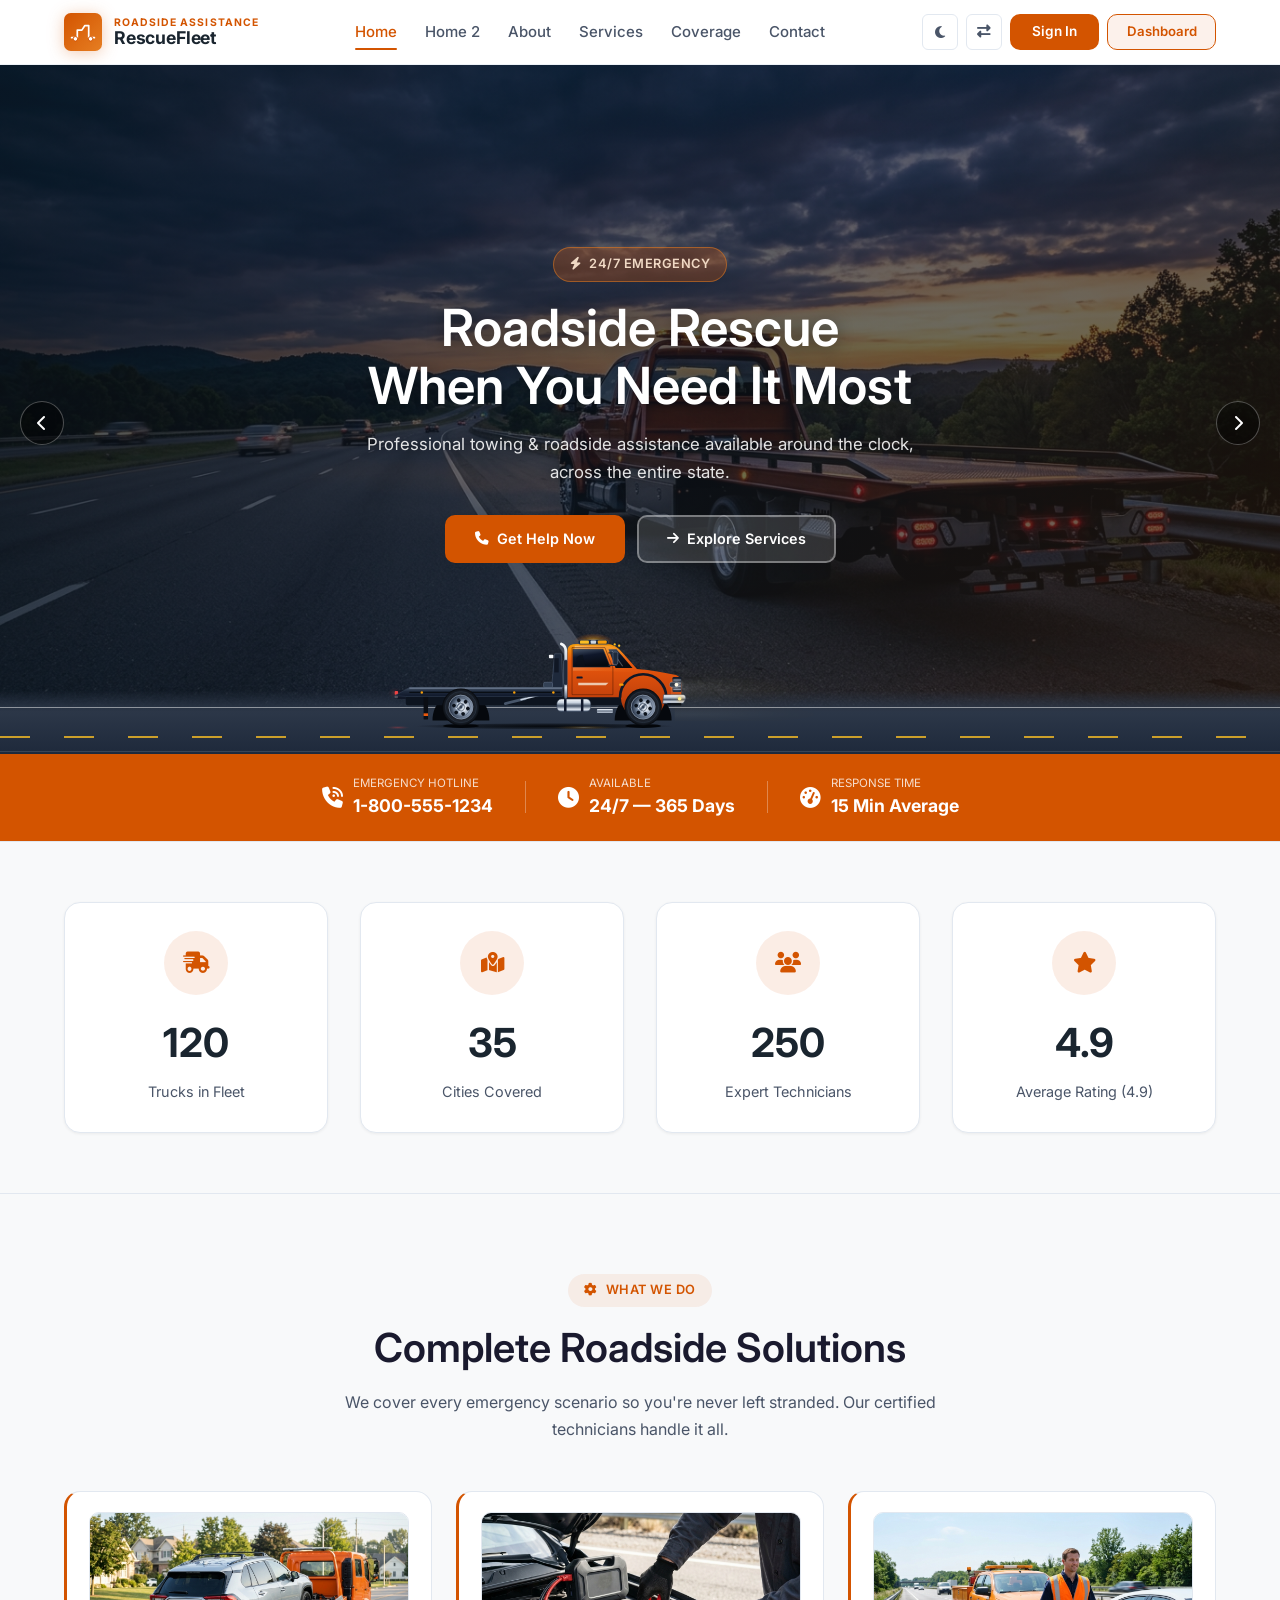
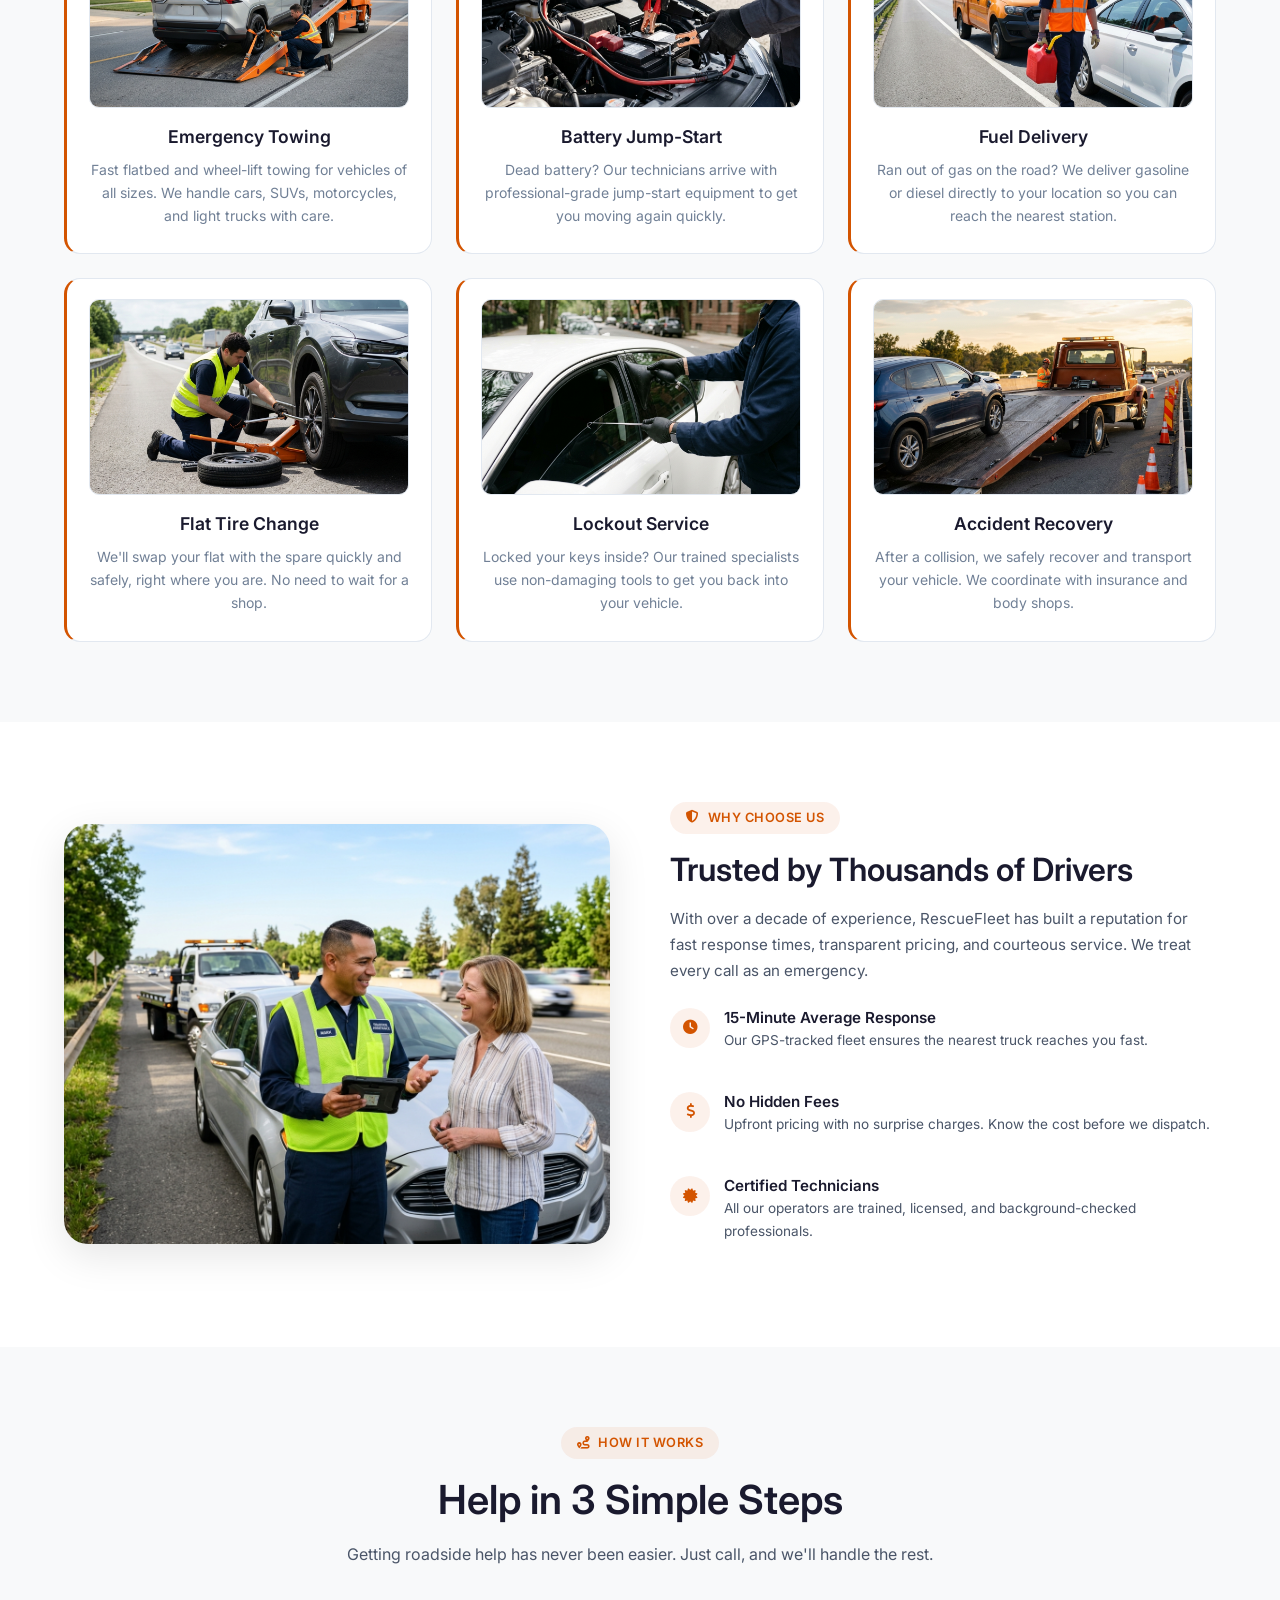
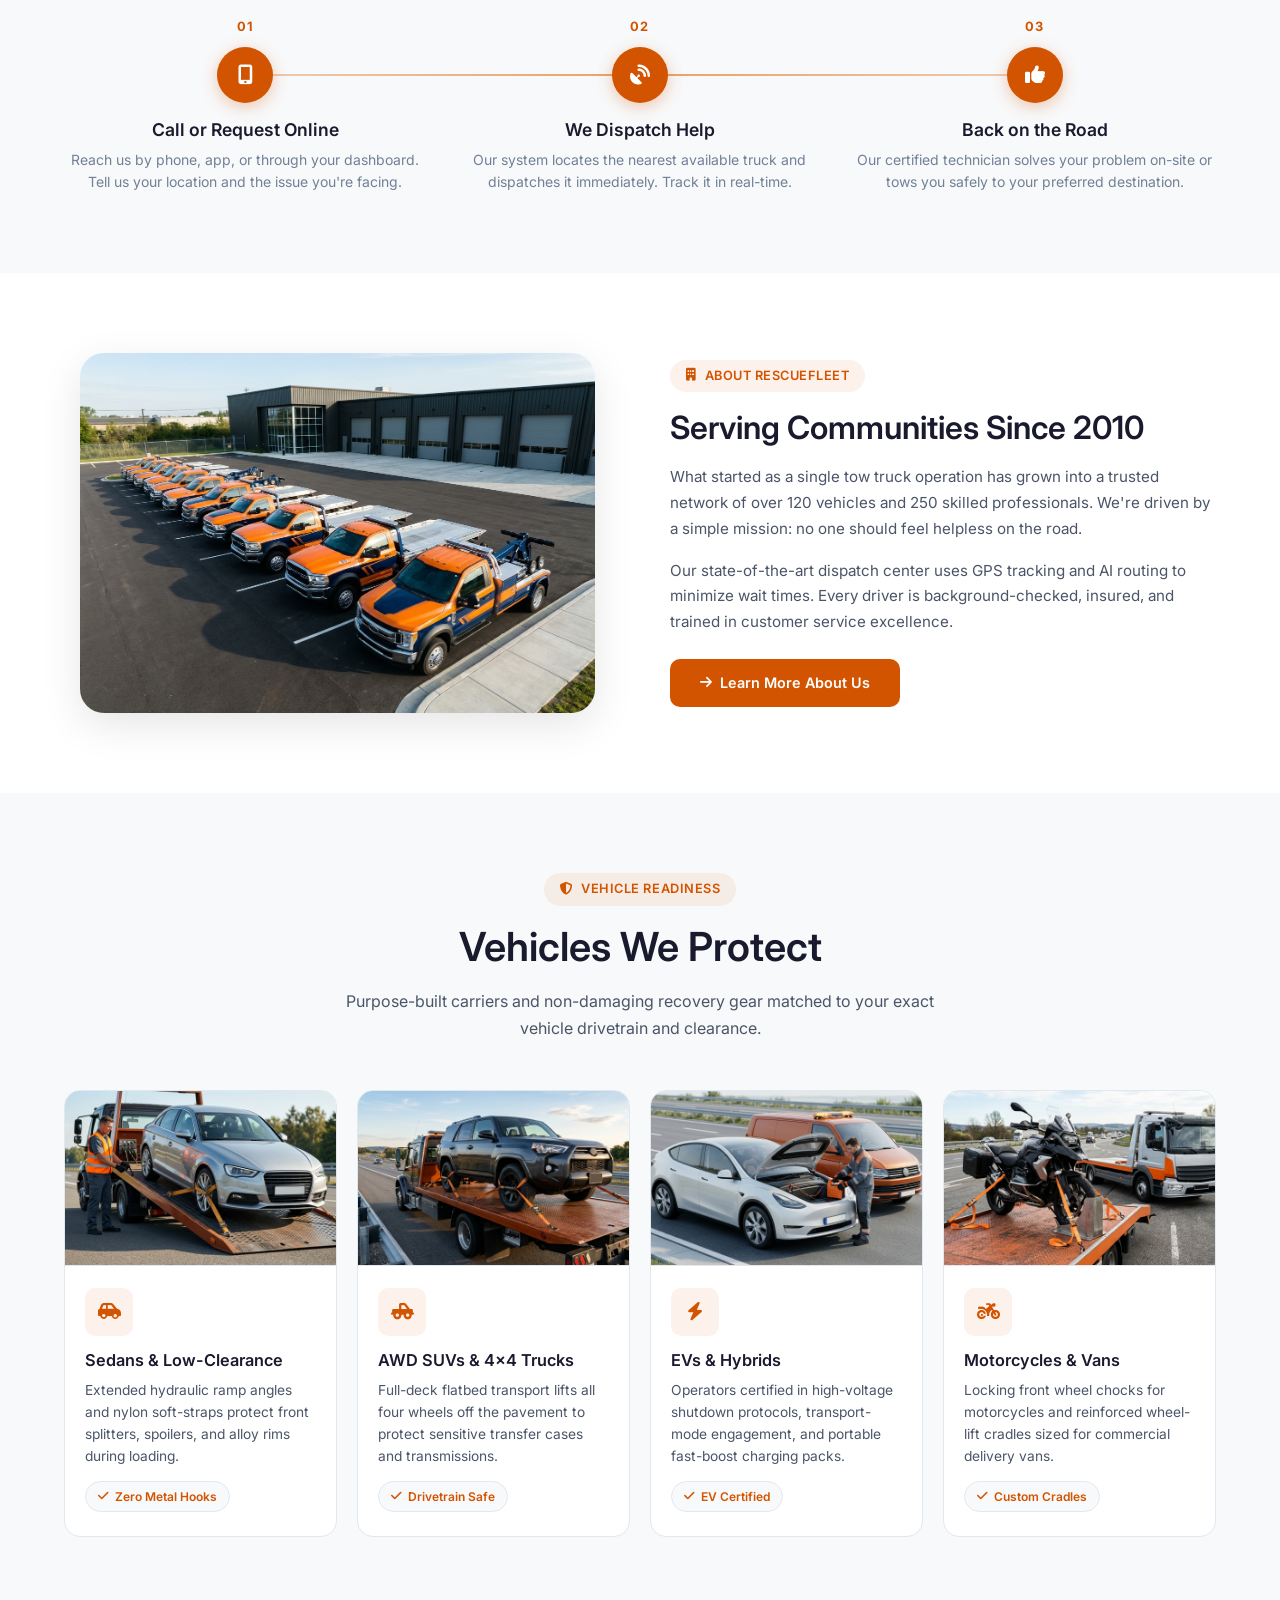
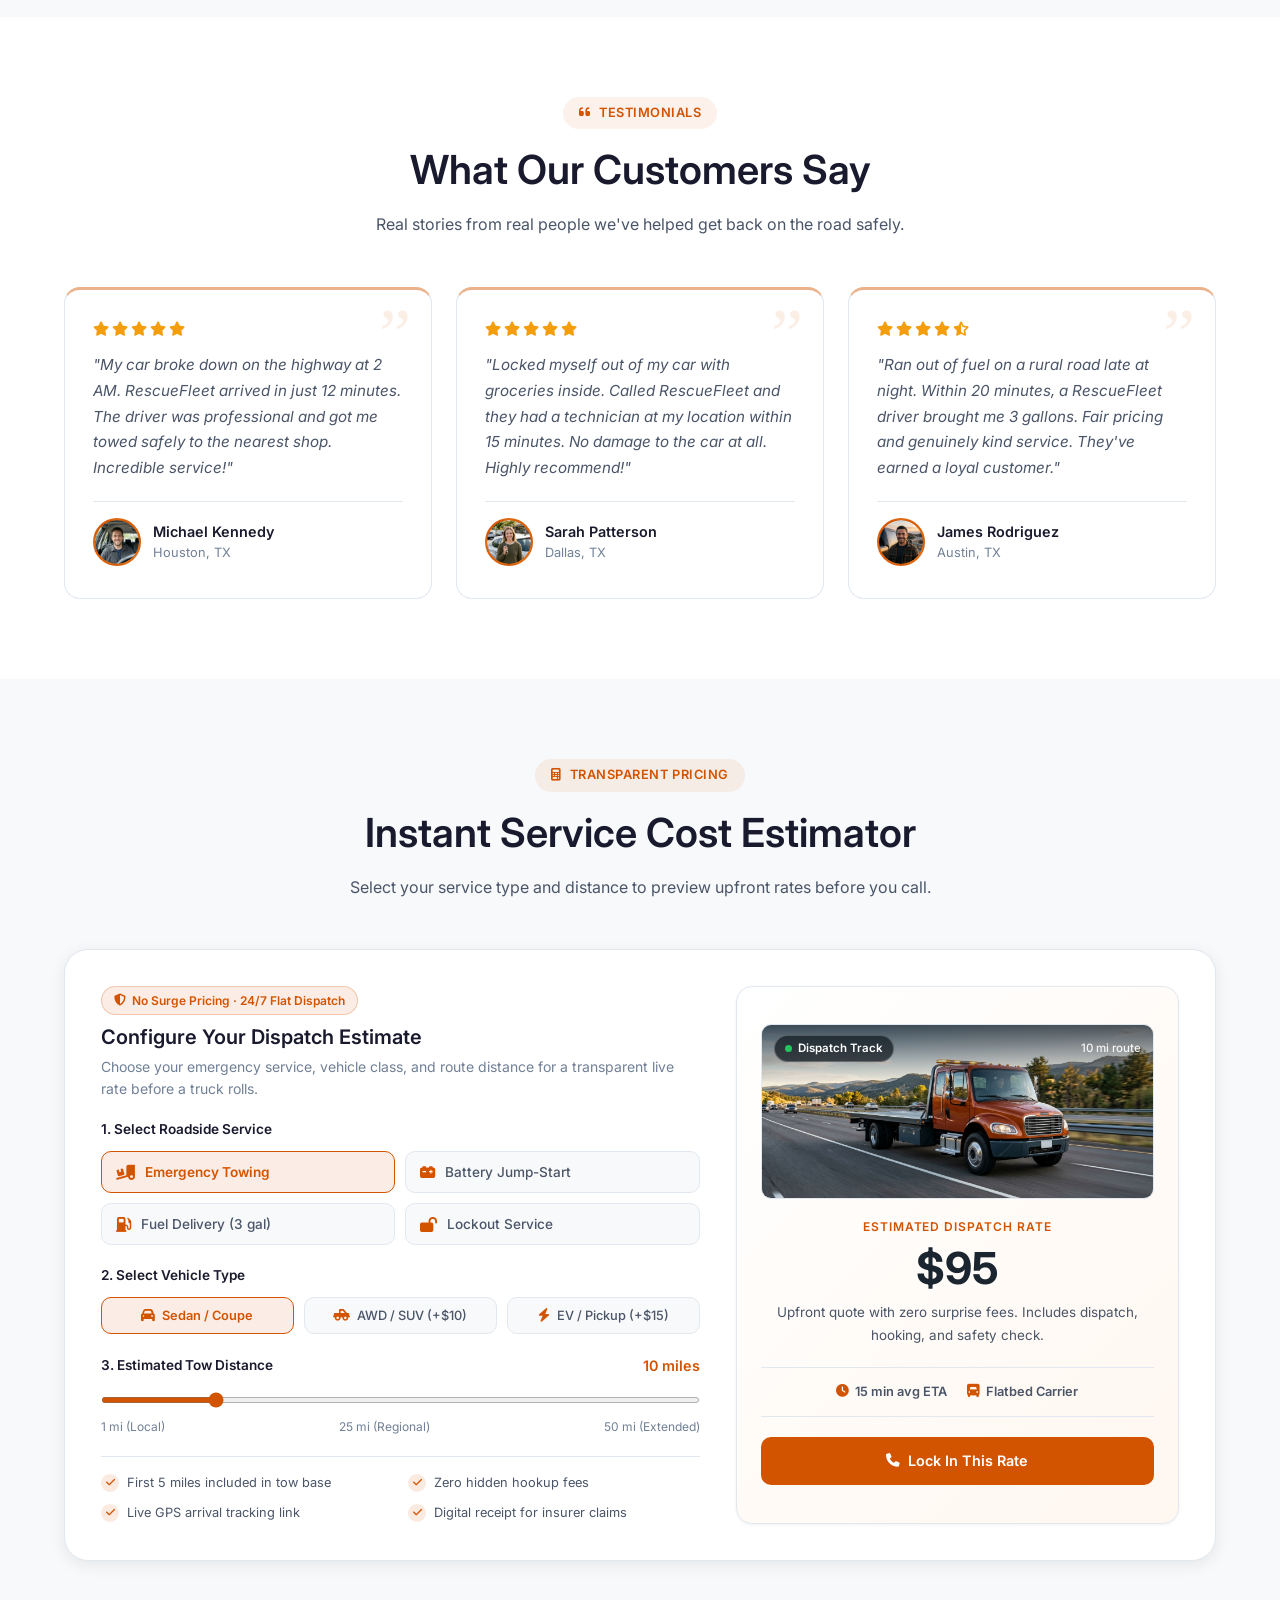
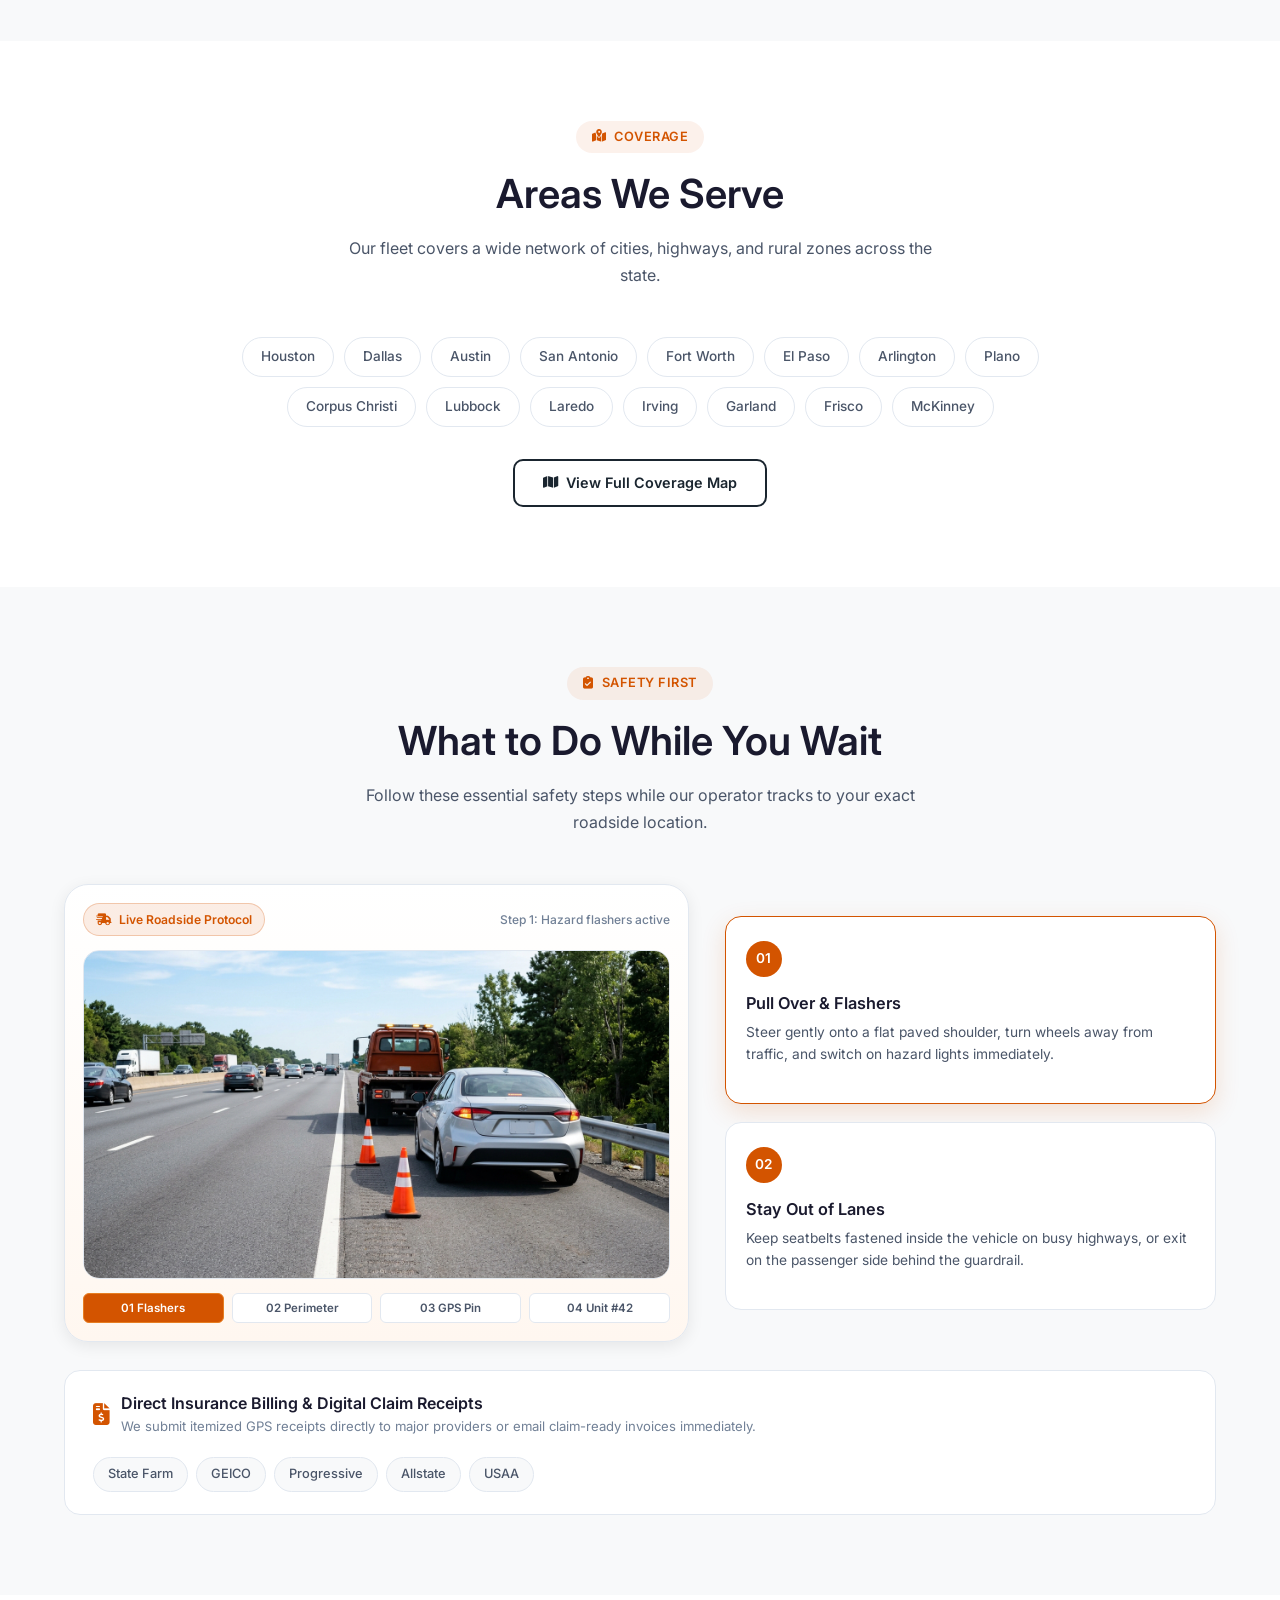
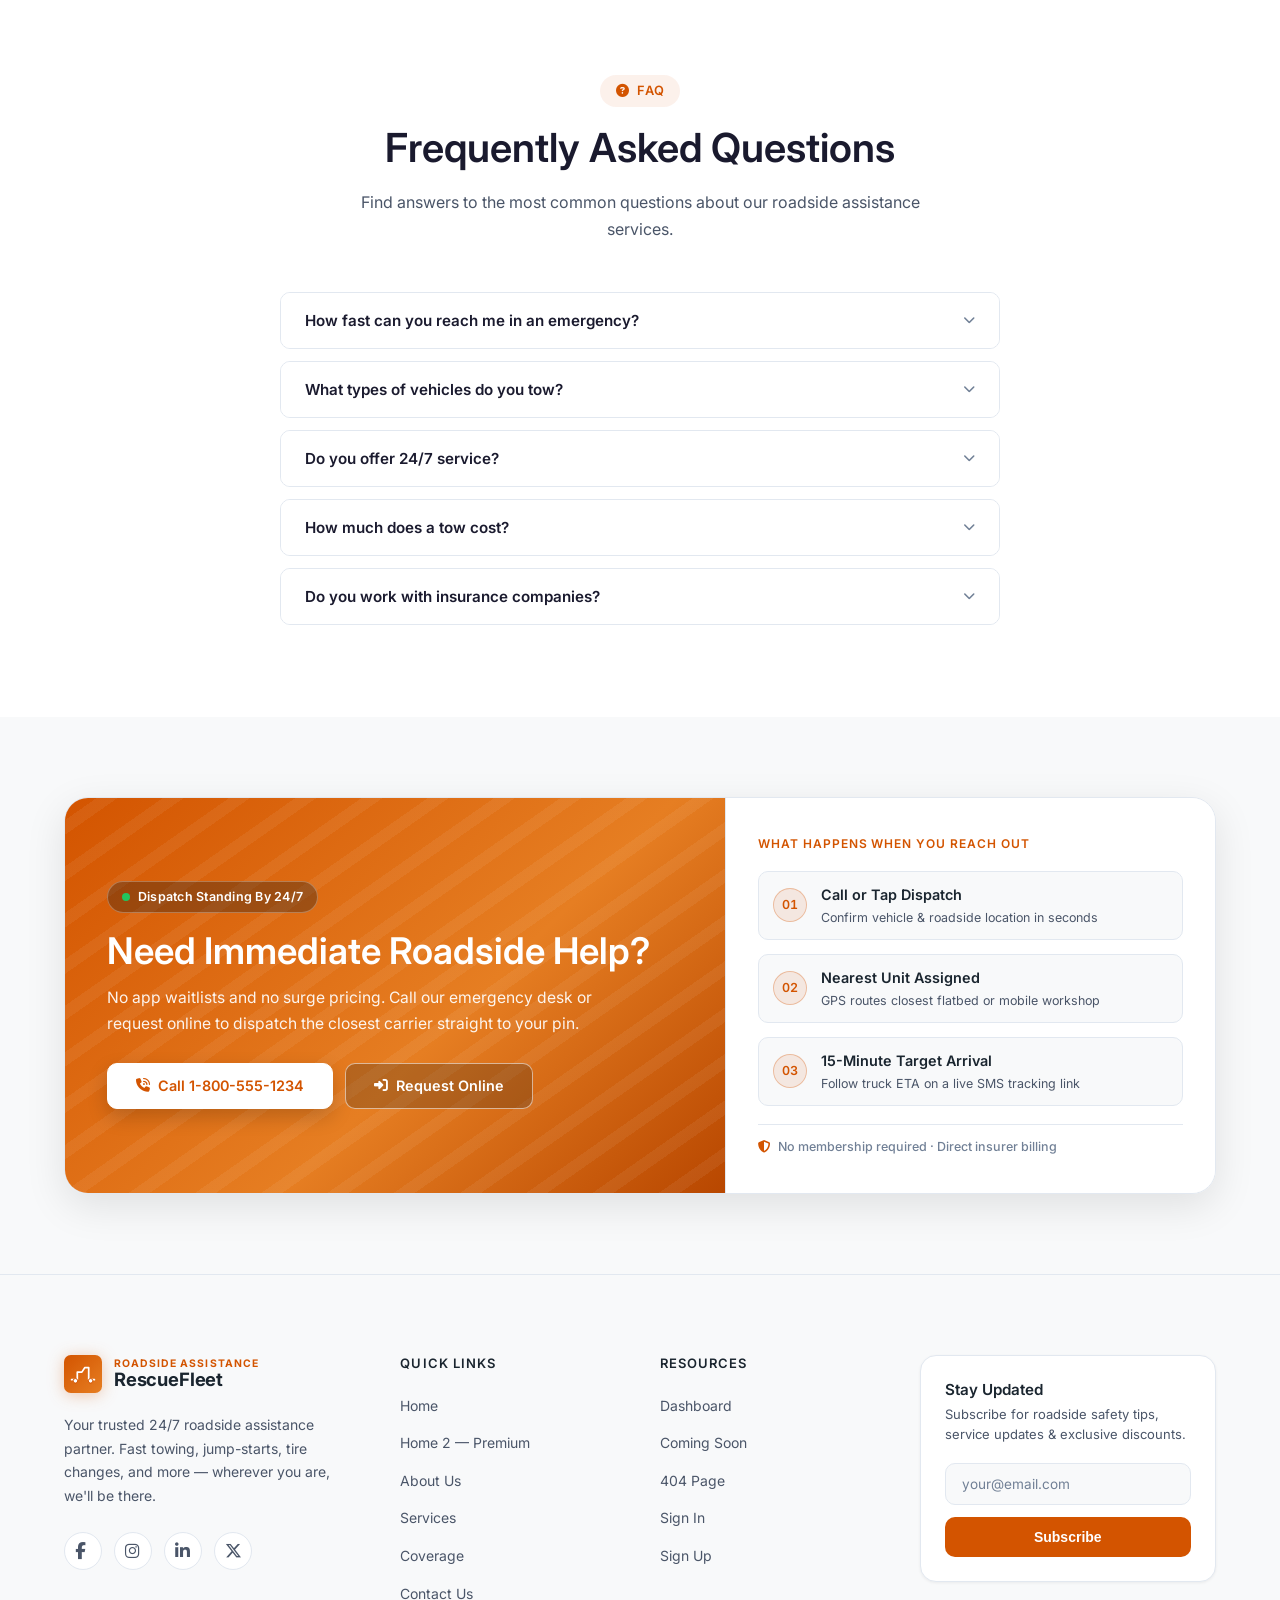
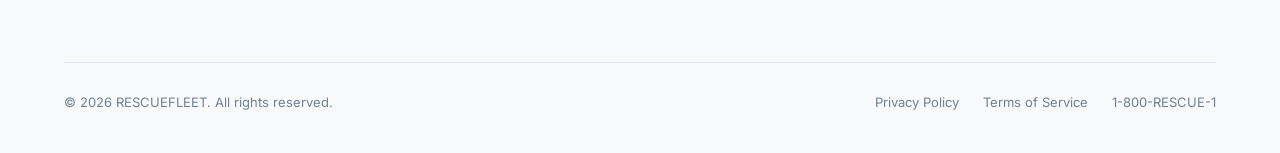
==== commit b98d1c76: "fix" ====
--- a/index.html
+++ b/index.html
@@ -17,57 +17,392 @@
 <div id="navbar"></div>
 
 <!-- ============================================================
-     SECTION 1 — HERO (Two-Column with Floating Stats)
-     ============================================================ -->
-<section class="hero" style="padding: 100px 0 60px;">
-    <div class="container">
-        <div class="split-section" style="gap: 48px;">
-            <div class="split-content scroll-reveal">
-                <span class="section-label"><i class="fa-solid fa-bolt"></i> 24/7 Emergency Service</span>
-                <h1 style="font-size: 2.8rem; font-weight: 800; line-height: 1.15; margin-bottom: 20px;">
-                    Stranded? We'll Get<br>You <span style="color: var(--primary);">Back on Track</span>
-                </h1>
-                <p style="font-size: 1.05rem; color: var(--text-secondary); line-height: 1.7; margin-bottom: 32px; max-width: 500px;">
-                    Fast, reliable towing and roadside assistance across the region. From flat tires to engine breakdowns — we're just one call away, day or night.
-                </p>
-                <div style="display: flex; gap: 12px; flex-wrap: wrap; margin-bottom: 32px;">
-                    <a href="contact.html" class="btn btn-primary"><i class="fa-solid fa-phone"></i> Call for Help</a>
-                    <a href="services.html" class="btn btn-secondary"><i class="fa-solid fa-list-check"></i> Our Services</a>
-                </div>
-                <div style="display: flex; gap: 32px; flex-wrap: wrap;">
-                    <div style="text-align: center;">
-                        <span style="font-size: 1.6rem; font-weight: 700; color: var(--primary); display: block;" class="counter" data-target="15">0</span>
-                        <span style="font-size: 0.78rem; color: var(--text-muted);">Min Avg. Response</span>
-                    </div>
-                    <div style="text-align: center;">
-                        <span style="font-size: 1.6rem; font-weight: 700; color: var(--primary); display: block;" class="counter" data-target="50000">0</span>
-                        <span style="font-size: 0.78rem; color: var(--text-muted);">Vehicles Rescued</span>
-                    </div>
-                    <div style="text-align: center;">
-                        <span style="font-size: 1.6rem; font-weight: 700; color: var(--primary); display: block;" class="counter" data-target="98">0</span>
-                        <span style="font-size: 0.78rem; color: var(--text-muted);">% Satisfaction</span>
-                    </div>
-                </div>
-            </div>
-            <div class="split-image scroll-reveal">
-                <img src="https://images.unsplash.com/photo-1562065198-8549d0de1687?w=700&h=500&fit=crop" alt="Tow truck on highway at sunset" style="border-radius: var(--radius-lg); width: 100%; height: 480px; object-fit: cover; box-shadow: var(--shadow-xl);">
-            </div>
-        </div>
-    </div>
-</section>
-
-<!-- ============================================================
-     SECTION 2 — TRUSTED BY (Logo Row)
-     ============================================================ -->
-<section style="padding: 32px 0; border-top: 1px solid var(--border); border-bottom: 1px solid var(--border);">
-    <div class="container">
-        <div class="partners-row">
-            <span class="partner-logo">AAA Partner</span>
-            <span class="partner-logo">AutoGuard</span>
-            <span class="partner-logo">SafeDrive</span>
-            <span class="partner-logo">RoadShield</span>
-            <span class="partner-logo">FleetPro</span>
-            <span class="partner-logo">MotorCare</span>
+     SECTION 1 — HERO BANNER (Interactive Highway Rescue)
+     ============================================================ -->
+<section class="hero-slider hero-slider--photo" id="heroSlider">
+    <div class="hero-slide active" aria-hidden="false">
+        <img src="assets/images/hero-slide-1.jpg" alt="Burnt-orange flatbed tow truck stationed on a twilight highway shoulder" class="hero-slide-bg">
+        <div class="hero-slide-overlay"></div>
+        <div class="hero-slide-content">
+            <span class="section-label"><i class="fa-solid fa-bolt"></i> 24/7 Emergency</span>
+            <h1>Roadside Rescue<br>When You Need It Most</h1>
+            <p>Professional towing & roadside assistance available around the clock, across the entire state.</p>
+            <div style="display: flex; gap: 12px; justify-content: center; flex-wrap: wrap;">
+                <a href="contact.html" class="btn btn-primary"><i class="fa-solid fa-phone"></i> Get Help Now</a>
+                <a href="services.html" class="btn btn-secondary"><i class="fa-solid fa-arrow-right"></i> Explore Services</a>
+            </div>
+        </div>
+    </div>
+    <div class="hero-slide" aria-hidden="true">
+        <img src="assets/images/hero-slide-2.jpg" alt="Rapid-response orange service truck moving along a dusk city avenue" class="hero-slide-bg">
+        <div class="hero-slide-overlay"></div>
+        <div class="hero-slide-content">
+            <span class="section-label"><i class="fa-solid fa-satellite-dish"></i> 15-Min Urban Dispatch</span>
+            <h2 class="hero-h1">GPS-Tracked Arrival,<br>Straight to Your Lane</h2>
+            <p>Intelligent dispatch pairs your stalled vehicle with the closest flatbed or mobile repair van with live SMS ETA updates.</p>
+            <div style="display: flex; gap: 12px; justify-content: center; flex-wrap: wrap;">
+                <a href="dashboard.html" class="btn btn-primary"><i class="fa-solid fa-location-dot"></i> Track Live Dispatch</a>
+                <a href="#quoteEstimator" class="btn btn-secondary"><i class="fa-solid fa-calculator"></i> Estimate Rate</a>
+            </div>
+        </div>
+    </div>
+    <div class="hero-slide" aria-hidden="true">
+        <img src="assets/images/hero-slide-3.jpg" alt="Silver luxury SUV safely strapped on an orange flatbed carrier along a coastal highway" class="hero-slide-bg">
+        <div class="hero-slide-overlay"></div>
+        <div class="hero-slide-content">
+            <span class="section-label"><i class="fa-solid fa-shield-halved"></i> Zero-Damage Guarantee</span>
+            <h2 class="hero-h1">Flatbed &amp; Soft-Strap<br>Care for Every Vehicle</h2>
+            <p>Low-angle 11° hydraulic beds and nylon wheel straps protect luxury sedans, EVs, motorcycles, and AWD drivetrains.</p>
+            <div style="display: flex; gap: 12px; justify-content: center; flex-wrap: wrap;">
+                <a href="coverage.html" class="btn btn-primary"><i class="fa-solid fa-map-location-dot"></i> Coverage Zones</a>
+                <a href="tel:+18005551234" class="btn btn-secondary"><i class="fa-solid fa-phone"></i> 1-800-555-1234</a>
+            </div>
+        </div>
+    </div>
+    <div class="hero-slider-nav">
+        <button type="button" class="hero-slider-btn" id="heroPrevBtn" aria-label="Previous slide"><i class="fa-solid fa-chevron-left"></i></button>
+        <button type="button" class="hero-slider-btn" id="heroNextBtn" aria-label="Next slide"><i class="fa-solid fa-chevron-right"></i></button>
+    </div>
+    <div class="hero-slide-fx" aria-hidden="true">
+            <div class="hero-patrol-road">
+                <div class="hero-patrol-lane"></div>
+            </div>
+            <div class="hero-patrol-truck" id="heroPatrolTruck">
+                <div class="hero-patrol-beam" id="heroPatrolBeam">
+                    <span class="beam-outer"></span>
+                    <span class="beam-core"></span>
+                    <span class="beam-road"></span>
+                </div>
+                <div class="hero-patrol-rig" id="heroPatrolRig">
+                    <svg class="patrol-truck-svg" id="patrolRescueSvg" viewBox="0 0 360 142" width="320" height="126" shape-rendering="geometricPrecision">
+                        <defs>
+                            <linearGradient id="rtCabOrange" x1="0" y1="0" x2="0" y2="1">
+                                <stop offset="0%" stop-color="#F59E0B"/>
+                                <stop offset="22%" stop-color="#EA580C"/>
+                                <stop offset="72%" stop-color="#C2410C"/>
+                                <stop offset="100%" stop-color="#7C2D12"/>
+                            </linearGradient>
+                            <linearGradient id="rtCabHoodSheen" x1="0" y1="0" x2="1" y2="0.4">
+                                <stop offset="0%" stop-color="#FFEDD5" stop-opacity="0.5"/>
+                                <stop offset="55%" stop-color="#FB923C" stop-opacity="0.16"/>
+                                <stop offset="100%" stop-color="#EA580C" stop-opacity="0"/>
+                            </linearGradient>
+                            <linearGradient id="rtGlass" x1="0" y1="0" x2="0.3" y2="1">
+                                <stop offset="0%" stop-color="#475569"/>
+                                <stop offset="42%" stop-color="#0F172A"/>
+                                <stop offset="100%" stop-color="#060A10"/>
+                            </linearGradient>
+                            <linearGradient id="rtDeckSteel" x1="0" y1="0" x2="0" y2="1">
+                                <stop offset="0%" stop-color="#475569"/>
+                                <stop offset="45%" stop-color="#1E293B"/>
+                                <stop offset="100%" stop-color="#0F172A"/>
+                            </linearGradient>
+                            <linearGradient id="rtChrome" x1="0" y1="0" x2="0" y2="1">
+                                <stop offset="0%" stop-color="#F8FAFC"/>
+                                <stop offset="28%" stop-color="#CBD5E1"/>
+                                <stop offset="55%" stop-color="#475569"/>
+                                <stop offset="82%" stop-color="#E2E8F0"/>
+                                <stop offset="100%" stop-color="#64748B"/>
+                            </linearGradient>
+                            <linearGradient id="rtCarSilver" x1="0" y1="0" x2="0" y2="1">
+                                <stop offset="0%" stop-color="#F8FAFC"/>
+                                <stop offset="30%" stop-color="#CBD5E1"/>
+                                <stop offset="72%" stop-color="#64748B"/>
+                                <stop offset="100%" stop-color="#334155"/>
+                            </linearGradient>
+                            <radialGradient id="rtTireRubber" cx="50%" cy="50%" r="50%">
+                                <stop offset="52%" stop-color="#0A0D12"/>
+                                <stop offset="76%" stop-color="#1E242E"/>
+                                <stop offset="92%" stop-color="#11161E"/>
+                                <stop offset="100%" stop-color="#05070A"/>
+                            </radialGradient>
+                            <radialGradient id="rtRimAlloy" cx="44%" cy="40%" r="60%">
+                                <stop offset="0%" stop-color="#F8FAFC"/>
+                                <stop offset="48%" stop-color="#94A3B8"/>
+                                <stop offset="82%" stop-color="#475569"/>
+                                <stop offset="100%" stop-color="#1E293B"/>
+                            </radialGradient>
+                            <radialGradient id="rtRoadShadow" cx="50%" cy="50%" r="50%">
+                                <stop offset="0%" stop-color="#020407" stop-opacity="0.88"/>
+                                <stop offset="68%" stop-color="#04070B" stop-opacity="0.48"/>
+                                <stop offset="100%" stop-color="#04070B" stop-opacity="0"/>
+                            </radialGradient>
+                            <radialGradient id="rtStrobeHalo" cx="50%" cy="50%" r="50%">
+                                <stop offset="0%" stop-color="#FEF3C7" stop-opacity="0.85"/>
+                                <stop offset="38%" stop-color="#F59E0B" stop-opacity="0.42"/>
+                                <stop offset="100%" stop-color="#EA580C" stop-opacity="0"/>
+                            </radialGradient>
+                            <radialGradient id="rtRedGlow" cx="50%" cy="50%" r="50%">
+                                <stop offset="0%" stop-color="#EF4444" stop-opacity="0.85"/>
+                                <stop offset="55%" stop-color="#EF4444" stop-opacity="0.28"/>
+                                <stop offset="100%" stop-color="#EF4444" stop-opacity="0"/>
+                            </radialGradient>
+                            <radialGradient id="rtAmberGlow" cx="50%" cy="50%" r="50%">
+                                <stop offset="0%" stop-color="#FEF3C7" stop-opacity="0.9"/>
+                                <stop offset="45%" stop-color="#F59E0B" stop-opacity="0.38"/>
+                                <stop offset="100%" stop-color="#F59E0B" stop-opacity="0"/>
+                            </radialGradient>
+                            <radialGradient id="rtWhiteGlow" cx="50%" cy="50%" r="50%">
+                                <stop offset="0%" stop-color="#FFFFFF" stop-opacity="0.95"/>
+                                <stop offset="50%" stop-color="#E2E8F0" stop-opacity="0.35"/>
+                                <stop offset="100%" stop-color="#E2E8F0" stop-opacity="0"/>
+                            </radialGradient>
+                            <linearGradient id="rtWorkFlood" x1="1" y1="0" x2="0" y2="0.8">
+                                <stop offset="0%" stop-color="#E2E8F0" stop-opacity="0.24"/>
+                                <stop offset="100%" stop-color="#94A3B8" stop-opacity="0"/>
+                            </linearGradient>
+                        </defs>
+
+                        <!-- Tight grounded road contact shade & crisp lamp reflections -->
+                        <ellipse cx="182" cy="128.5" rx="146" ry="3.6" fill="url(#rtRoadShadow)"/>
+                        <ellipse cx="88" cy="128.2" rx="20" ry="2.2" fill="#020407" opacity="0.92"/>
+                        <ellipse cx="293" cy="128.2" rx="20" ry="2.2" fill="#020407" opacity="0.92"/>
+                        <ellipse cx="226" cy="130" rx="34" ry="2.2" fill="url(#rtAmberGlow)" opacity="0.32" class="beacon-glow"/>
+                        <ellipse cx="17" cy="130" rx="13" ry="2" fill="url(#rtRedGlow)" opacity="0.38"/>
+
+                        <!-- Inner wheel well shadows & structural I-beam frame -->
+                        <path d="M56 122 C56 80 120 80 120 122 Z" fill="#05080D"/>
+                        <path d="M261 122 C261 80 325 80 325 122 Z" fill="#05080D"/>
+                        <rect x="26" y="95" width="292" height="10" rx="2" fill="#0D141F"/>
+
+                        <!-- Hydraulic tilt cylinder (dynamic), vertical exhaust stack, diesel tank & boarding step -->
+                        <line id="rtHydraulicBase" x1="138" y1="103" x2="160" y2="97" stroke="#475569" stroke-width="3.2" stroke-linecap="round"/>
+                        <line id="rtHydraulicRod" x1="154" y1="98.5" x2="178" y2="93" stroke="#CBD5E1" stroke-width="1.7" stroke-linecap="round"/>
+                        <path d="M206 96 L206 44 Q206 38 201 36" fill="none" stroke="url(#rtChrome)" stroke-width="3.2" stroke-linecap="round"/>
+                        <rect x="203.5" y="54" width="4.8" height="28" rx="1.5" fill="#1E293B" stroke="#64748B" stroke-width="0.6"/>
+                        <rect x="196" y="98" width="38" height="14" rx="5" fill="url(#rtChrome)" stroke="#334155" stroke-width="0.6"/>
+                        <rect x="204" y="98" width="2.8" height="14" fill="#0F172A"/>
+                        <rect x="223" y="98" width="2.8" height="14" fill="#0F172A"/>
+                        <rect x="241" y="109" width="18" height="4.5" rx="1" fill="url(#rtChrome)"/>
+
+                        <!-- Rear rubber mudflap & ICC taillight assembly -->
+                        <rect x="46" y="95" width="5" height="26" rx="1" fill="#0B0E14"/>
+                        <rect x="46" y="114" width="5" height="3" fill="#EA580C"/>
+                        <path d="M15 88 L26 88 L26 98 L14 98 Z" fill="#111827"/>
+                        <rect x="13.5" y="89" width="3.8" height="4.2" rx="1" fill="#EF4444"/>
+                        <rect x="13.5" y="94" width="3.6" height="3" rx="0.8" fill="#F8FAFC" opacity="0.25"/>
+                        <ellipse id="rtBrakeLampGlow" cx="14" cy="91" rx="8" ry="6" fill="url(#rtRedGlow)" opacity="0.45"/>
+                        <ellipse id="rtBackupGlow" cx="13" cy="95.5" rx="10" ry="6" fill="url(#rtWhiteGlow)" opacity="0"/>
+
+                        <!-- Stranded sedan (waits empty-lane -> winches up tilted flatbed -> rides off loaded) -->
+                        <g id="rtRescueCar" class="loaded-sedan">
+                            <ellipse id="rtCarRoadShadow" cx="100" cy="86.2" rx="64" ry="2.8" fill="url(#rtRoadShadow)" opacity="0.88"/>
+                            <path d="M31 76 Q30 68 35 64 L48 62 C62 50 76 47 104 47 C120 47 130 56 138 61 C152 63 166 66 169 72 Q170 76 167 79 L158 79 A11 11 0 0 1 136 79 L72 79 A11 11 0 0 1 50 79 L35 79 Q31 78 31 76 Z" fill="url(#rtCarSilver)" stroke="#475569" stroke-width="0.65"/>
+                            <path d="M55 61 C67 51 79 49 102 49 C116 49 125 56 132 61 Z" fill="url(#rtGlass)"/>
+                            <line x1="89" y1="49.5" x2="88" y2="61" stroke="#0F172A" stroke-width="2.2"/>
+                            <path d="M62 54 L106 50.5 L122 57" fill="none" stroke="rgba(255,255,255,0.28)" stroke-width="0.9"/>
+                            <path d="M40 69 L154 69" stroke="#475569" stroke-width="0.6" opacity="0.7"/>
+                            <rect x="92" y="65.5" width="7" height="1.8" rx="0.8" fill="#334155"/>
+                            <rect x="119" y="59.5" width="6.5" height="3.5" rx="1.2" fill="#E2E8F0" stroke="#475569" stroke-width="0.5"/>
+                            <!-- Sedan rotating wheels -->
+                            <g transform="translate(61, 76)">
+                                <circle cx="0" cy="0" r="9" fill="url(#rtTireRubber)"/>
+                                <g id="rtCarWheelRear">
+                                    <circle cx="0" cy="0" r="5.3" fill="url(#rtRimAlloy)"/>
+                                    <line x1="-4.2" y1="0" x2="4.2" y2="0" stroke="#1E293B" stroke-width="0.9"/>
+                                    <line x1="0" y1="-4.2" x2="0" y2="4.2" stroke="#1E293B" stroke-width="0.9"/>
+                                    <circle cx="0" cy="0" r="1.9" fill="#1E293B"/>
+                                </g>
+                            </g>
+                            <g transform="translate(147, 76)">
+                                <circle cx="0" cy="0" r="9" fill="url(#rtTireRubber)"/>
+                                <g id="rtCarWheelFront">
+                                    <circle cx="0" cy="0" r="5.3" fill="url(#rtRimAlloy)"/>
+                                    <line x1="-4.2" y1="0" x2="4.2" y2="0" stroke="#1E293B" stroke-width="0.9"/>
+                                    <line x1="0" y1="-4.2" x2="0" y2="4.2" stroke="#1E293B" stroke-width="0.9"/>
+                                    <circle cx="0" cy="0" r="1.9" fill="#1E293B"/>
+                                </g>
+                            </g>
+                            <!-- High-vis ratchet tie-down straps (fade in once seated on deck) -->
+                            <g id="rtCarStraps" opacity="0">
+                                <path d="M51 85 L57 73 L66 73 L71 85" fill="none" stroke="#F59E0B" stroke-width="1.6" stroke-linecap="round"/>
+                                <path d="M137 85 L143 73 L152 73 L157 85" fill="none" stroke="#F59E0B" stroke-width="1.6" stroke-linecap="round"/>
+                            </g>
+                            <!-- Stranded sedan front & rear emergency hazard flashers -->
+                            <circle cx="33" cy="68" r="5.5" fill="url(#rtRedGlow)" class="hazard-pulse"/>
+                            <rect x="31.5" y="66.5" width="3.8" height="2.8" rx="0.8" fill="#EF4444" class="hazard-pulse"/>
+                            <circle cx="165" cy="72" r="5.5" fill="url(#rtAmberGlow)" class="hazard-pulse"/>
+                            <circle cx="165" cy="72" r="2" fill="#FBBF24" class="hazard-pulse"/>
+                        </g>
+
+                        <!-- Tilting/Sliding Rollback Flatbed + Headache Rack + Winch -->
+                        <g id="rtDeckGroup">
+                            <path d="M190 85 L193.5 47 L201 47 L203 85 Z" fill="#1E293B" stroke="#475569" stroke-width="0.7"/>
+                            <rect x="193" y="52" width="5" height="16" fill="#0B111A" opacity="0.7"/>
+                            <rect x="187" y="48" width="5" height="4" rx="1" fill="#F8FAFC"/>
+                            <polygon id="rtFloodBeam" points="188,50 112,85 188,85" fill="url(#rtWorkFlood)" opacity="0"/>
+                            <rect x="181" y="79" width="10" height="6" rx="1.5" fill="#334155" stroke="#64748B" stroke-width="0.6"/>
+                            <path d="M14 94 L30 85 L202 85 L202 95 L26 95 Z" fill="url(#rtDeckSteel)" stroke="#334155" stroke-width="0.6"/>
+                            <line x1="30" y1="85.6" x2="202" y2="85.6" stroke="#94A3B8" stroke-width="1.1" opacity="0.75"/>
+                            <line x1="30" y1="90.5" x2="200" y2="90.5" stroke="#090E14" stroke-width="1.3"/>
+                            <circle cx="44" cy="90.5" r="1.4" fill="#F59E0B"/>
+                            <circle cx="98" cy="90.5" r="1.4" fill="#F59E0B"/>
+                            <circle cx="148" cy="90.5" r="1.4" fill="#F59E0B"/>
+                            <circle cx="192" cy="90.5" r="1.4" fill="#F59E0B"/>
+                        </g>
+
+                        <!-- Live steel winch cable -->
+                        <line id="rtWinchLine" x1="181" y1="82" x2="168" y2="77" stroke="#E2E8F0" stroke-width="1.3" stroke-linecap="round" opacity="0"/>
+
+                        <!-- Heavy commercial flatbed tow cab -->
+                        <path d="M208 96 L208 42 Q209 36 218 36 L252 36 Q262 36 270 46 L286 64 Q310 66 330 71 Q336 73 336 82 L336 96 L318 96 A25 25 0 0 1 268 96 L208 96 Z" fill="url(#rtCabOrange)"/>
+                        <path d="M214 66 C248 66 292 67 327 72 L286 64 L270 46 Q262 38 250 38 L216 38 Z" fill="url(#rtCabHoodSheen)"/>
+                        <path d="M267 96 A26 26 0 0 1 319 96" fill="none" stroke="#111827" stroke-width="3" stroke-linecap="round"/>
+
+                        <!-- Glasshouse: side door window + raked windshield + glare -->
+                        <path d="M214 42 L248 42 L256 62 L214 62 Z" fill="url(#rtGlass)" stroke="#1E293B" stroke-width="0.6"/>
+                        <path d="M218 61 L218 52 Q220 48 225 48 L228 61 Z" fill="#0B111A" opacity="0.65"/>
+                        <path d="M254 42 L263 42 L281 63 L262 63 Z" fill="url(#rtGlass)"/>
+                        <line x1="258" y1="44" x2="270" y2="61" stroke="rgba(255,255,255,0.28)" stroke-width="1.2"/>
+
+                        <!-- Door shut lines, handle, livery accent, turn signal & wing mirror -->
+                        <path d="M213 40 L250 40 L259 63 L259 93 L213 93 Z" fill="none" stroke="#451603" stroke-width="0.8" opacity="0.65"/>
+                        <rect x="218" y="72.5" width="7" height="2.4" rx="1" fill="#0F172A"/>
+                        <path d="M220 79.5 L254 79.5 L251 82.5 L220 82.5 Z" fill="#F0D9C4" opacity="0.88"/>
+                        <rect x="266" y="80.5" width="5" height="2.6" rx="1" fill="#F59E0B"/>
+                        <path d="M254 46 L263 46 L263 60 L254 60" fill="none" stroke="#1E293B" stroke-width="1.3"/>
+                        <rect x="259" y="45" width="5.5" height="14" rx="1.6" fill="#1E293B" stroke="#64748B" stroke-width="0.7"/>
+
+                        <!-- Front grille, heavy chrome bumper, fog lamp & projector headlight -->
+                        <rect x="326" y="73" width="10" height="17" rx="1.5" fill="#0F172A"/>
+                        <line x1="327" y1="76.5" x2="335.5" y2="76.5" stroke="#94A3B8" stroke-width="1"/>
+                        <line x1="327" y1="80" x2="335.5" y2="80" stroke="#94A3B8" stroke-width="1"/>
+                        <line x1="327" y1="83.5" x2="335.5" y2="83.5" stroke="#94A3B8" stroke-width="1"/>
+                        <line x1="327" y1="87" x2="335.5" y2="87" stroke="#94A3B8" stroke-width="1"/>
+                        <path d="M316 93 L338 93 Q341 93 341 98 L338 103 L315 103 Z" fill="url(#rtChrome)" stroke="#334155" stroke-width="0.6"/>
+                        <rect x="320" y="102.5" width="16" height="2.8" rx="1" fill="#0B111A"/>
+                        <circle cx="331" cy="81.8" r="8.5" fill="url(#rtWhiteGlow)" opacity="0.55"/>
+                        <rect x="323" y="79" width="10" height="5.5" rx="2" fill="#1E293B" stroke="#94A3B8" stroke-width="0.5"/>
+                        <circle cx="330.5" cy="81.8" r="2.2" fill="#FFFBEB"/>
+                        <circle cx="335" cy="97.5" r="6" fill="url(#rtAmberGlow)" opacity="0.5"/>
+                        <circle cx="334" cy="97.5" r="2" fill="#FEF08A"/>
+
+                        <!-- Cab roof clearance markers & aerodynamic LED strobe lightbar -->
+                        <circle cx="261" cy="36.5" r="1.3" fill="#FBBF24"/>
+                        <circle cx="266" cy="38" r="1.3" fill="#FBBF24"/>
+                        <ellipse cx="237" cy="33" rx="22" ry="9" fill="url(#rtStrobeHalo)" class="beacon-glow"/>
+                        <rect x="220" y="31.5" width="34" height="4.8" rx="2" fill="#1E293B" stroke="#475569" stroke-width="0.6"/>
+                        <rect x="222" y="32" width="10" height="3.8" rx="1" fill="#FBBF24" class="beacon-glow"/>
+                        <rect x="234" y="32" width="6" height="3.8" rx="0.8" fill="#CBD5E1"/>
+                        <rect x="242" y="32" width="10" height="3.8" rx="1" fill="#F59E0B" class="beacon-glow"/>
+
+                        <!-- Rear Commercial Drive Wheel (88, 107) — centered rotation around (0,0) -->
+                        <g transform="translate(88, 107)">
+                            <circle cx="0" cy="0" r="13.5" fill="#1E293B"/>
+                            <path d="M5 -10 A11 11 0 0 1 11 -3" fill="none" stroke="#DC2626" stroke-width="3" stroke-linecap="round"/>
+                            <circle cx="0" cy="0" r="21" fill="url(#rtTireRubber)"/>
+                            <circle cx="0" cy="0" r="17.5" fill="none" stroke="#28313E" stroke-width="0.9"/>
+                            <g id="rtWheelRearRot">
+                                <circle cx="0" cy="0" r="13.5" fill="url(#rtRimAlloy)" stroke="#94A3B8" stroke-width="0.8"/>
+                                <circle cx="0" cy="0" r="10.4" fill="none" stroke="#475569" stroke-width="0.7"/>
+                                <circle cx="8" cy="0" r="2.1" fill="#0B111A"/>
+                                <circle cx="4" cy="6.93" r="2.1" fill="#0B111A"/>
+                                <circle cx="-4" cy="6.93" r="2.1" fill="#0B111A"/>
+                                <circle cx="-8" cy="0" r="2.1" fill="#0B111A"/>
+                                <circle cx="-4" cy="-6.93" r="2.1" fill="#0B111A"/>
+                                <circle cx="4" cy="-6.93" r="2.1" fill="#0B111A"/>
+                                <circle cx="0" cy="0" r="4.2" fill="url(#rtChrome)" stroke="#334155" stroke-width="0.6"/>
+                                <circle cx="4.8" cy="2.8" r="0.75" fill="#E2E8F0"/>
+                                <circle cx="0" cy="5.5" r="0.75" fill="#E2E8F0"/>
+                                <circle cx="-4.8" cy="2.8" r="0.75" fill="#E2E8F0"/>
+                                <circle cx="-4.8" cy="-2.8" r="0.75" fill="#E2E8F0"/>
+                                <circle cx="0" cy="-5.5" r="0.75" fill="#E2E8F0"/>
+                                <circle cx="4.8" cy="-2.8" r="0.75" fill="#E2E8F0"/>
+                                <circle cx="0" cy="0" r="1.6" fill="#334155"/>
+                            </g>
+                        </g>
+
+                        <!-- Front Commercial Steer Wheel (293, 107) — centered rotation around (0,0) -->
+                        <g transform="translate(293, 107)">
+                            <circle cx="0" cy="0" r="13.5" fill="#1E293B"/>
+                            <path d="M5 -10 A11 11 0 0 1 11 -3" fill="none" stroke="#DC2626" stroke-width="3" stroke-linecap="round"/>
+                            <circle cx="0" cy="0" r="21" fill="url(#rtTireRubber)"/>
+                            <circle cx="0" cy="0" r="17.5" fill="none" stroke="#28313E" stroke-width="0.9"/>
+                            <g id="rtWheelFrontRot">
+                                <circle cx="0" cy="0" r="13.5" fill="url(#rtRimAlloy)" stroke="#94A3B8" stroke-width="0.8"/>
+                                <circle cx="0" cy="0" r="10.4" fill="none" stroke="#475569" stroke-width="0.7"/>
+                                <circle cx="8" cy="0" r="2.1" fill="#0B111A"/>
+                                <circle cx="4" cy="6.93" r="2.1" fill="#0B111A"/>
+                                <circle cx="-4" cy="6.93" r="2.1" fill="#0B111A"/>
+                                <circle cx="-8" cy="0" r="2.1" fill="#0B111A"/>
+                                <circle cx="-4" cy="-6.93" r="2.1" fill="#0B111A"/>
+                                <circle cx="4" cy="-6.93" r="2.1" fill="#0B111A"/>
+                                <circle cx="0" cy="0" r="4.2" fill="url(#rtChrome)" stroke="#334155" stroke-width="0.6"/>
+                                <circle cx="4.8" cy="2.8" r="0.75" fill="#E2E8F0"/>
+                                <circle cx="0" cy="5.5" r="0.75" fill="#E2E8F0"/>
+                                <circle cx="-4.8" cy="2.8" r="0.75" fill="#E2E8F0"/>
+                                <circle cx="-4.8" cy="-2.8" r="0.75" fill="#E2E8F0"/>
+                                <circle cx="0" cy="-5.5" r="0.75" fill="#E2E8F0"/>
+                                <circle cx="4.8" cy="-2.8" r="0.75" fill="#E2E8F0"/>
+                                <circle cx="0" cy="0" r="1.6" fill="#334155"/>
+                            </g>
+                        </g>
+                    </svg>
+                </div>
+            </div>
+        </div>
+    </div>
+</section>
+
+<!-- ============================================================
+     SECTION 2 — EMERGENCY BANNER
+     ============================================================ -->
+<section style="background: var(--primary); padding: 20px 0;">
+    <div class="container">
+        <div class="hotline-bar">
+            <div style="display: flex; align-items: center; gap: 10px;">
+                <i class="fa-solid fa-phone-volume" style="font-size: 1.3rem;"></i>
+                <div style="text-align: left;">
+                    <div style="font-size: 0.72rem; opacity: 0.8; text-transform: uppercase;">Emergency Hotline</div>
+                    <div style="font-size: 1.1rem; font-weight: 700;">1-800-555-1234</div>
+                </div>
+            </div>
+            <div class="hotline-divider"></div>
+            <div style="display: flex; align-items: center; gap: 10px;">
+                <i class="fa-solid fa-clock" style="font-size: 1.3rem;"></i>
+                <div style="text-align: left;">
+                    <div style="font-size: 0.72rem; opacity: 0.8; text-transform: uppercase;">Available</div>
+                    <div style="font-size: 1.1rem; font-weight: 700;">24/7 — 365 Days</div>
+                </div>
+            </div>
+            <div class="hotline-divider"></div>
+            <div style="display: flex; align-items: center; gap: 10px;">
+                <i class="fa-solid fa-gauge-high" style="font-size: 1.3rem;"></i>
+                <div style="text-align: left;">
+                    <div style="font-size: 0.72rem; opacity: 0.8; text-transform: uppercase;">Response Time</div>
+                    <div style="font-size: 1.1rem; font-weight: 700;">15 Min Average</div>
+                </div>
+            </div>
+        </div>
+    </div>
+</section>
+
+<!-- ============================================================
+     SECTION 3 — STATS COUNTERS
+     ============================================================ -->
+<section class="stats-section">
+    <div class="container">
+        <div class="stats-grid scroll-reveal">
+            <div class="stat-card">
+                <div class="stat-icon"><i class="fa-solid fa-truck-fast"></i></div>
+                <span class="stat-number counter" data-target="120">0</span>
+                <span class="stat-label">Trucks in Fleet</span>
+            </div>
+            <div class="stat-card">
+                <div class="stat-icon"><i class="fa-solid fa-map-marked-alt"></i></div>
+                <span class="stat-number counter" data-target="35">0</span>
+                <span class="stat-label">Cities Covered</span>
+            </div>
+            <div class="stat-card">
+                <div class="stat-icon"><i class="fa-solid fa-users"></i></div>
+                <span class="stat-number counter" data-target="250">0</span>
+                <span class="stat-label">Expert Technicians</span>
+            </div>
+            <div class="stat-card">
+                <div class="stat-icon"><i class="fa-solid fa-star"></i></div>
+                <span class="stat-number counter" data-target="4.9">0</span>
+                <span class="stat-label">Average Rating (4.9)</span>
+            </div>
         </div>
     </div>
 </section>
@@ -84,32 +419,44 @@
         </div>
         <div class="service-grid scroll-reveal">
             <div class="service-card">
-                <div class="service-card-icon"><i class="fa-solid fa-truck-ramp-box"></i></div>
+                <div class="service-card-media">
+                    <img src="assets/images/home1-svc-towing.jpg" alt="Emergency flatbed tow truck securing a silver SUV" class="service-card-img">
+                </div>
                 <h3>Emergency Towing</h3>
                 <p>Fast flatbed and wheel-lift towing for vehicles of all sizes. We handle cars, SUVs, motorcycles, and light trucks with care.</p>
             </div>
             <div class="service-card">
-                <div class="service-card-icon"><i class="fa-solid fa-car-battery"></i></div>
+                <div class="service-card-media">
+                    <img src="assets/images/home1-svc-battery.jpg" alt="Technician attaching commercial jumper clamps to a car battery" class="service-card-img">
+                </div>
                 <h3>Battery Jump-Start</h3>
                 <p>Dead battery? Our technicians arrive with professional-grade jump-start equipment to get you moving again quickly.</p>
             </div>
             <div class="service-card">
-                <div class="service-card-icon"><i class="fa-solid fa-gas-pump"></i></div>
+                <div class="service-card-media">
+                    <img src="assets/images/home1-svc-fuel.jpg" alt="Roadside specialist delivering fuel along a highway shoulder" class="service-card-img">
+                </div>
                 <h3>Fuel Delivery</h3>
                 <p>Ran out of gas on the road? We deliver gasoline or diesel directly to your location so you can reach the nearest station.</p>
             </div>
             <div class="service-card">
-                <div class="service-card-icon"><i class="fa-solid fa-tire"></i></div>
+                <div class="service-card-media">
+                    <img src="assets/images/home1-svc-tire.jpg" alt="Technician tightening wheel lug nuts with a torque wrench beside a spare tire" class="service-card-img">
+                </div>
                 <h3>Flat Tire Change</h3>
                 <p>We'll swap your flat with the spare quickly and safely, right where you are. No need to wait for a shop.</p>
             </div>
             <div class="service-card">
-                <div class="service-card-icon"><i class="fa-solid fa-lock-open"></i></div>
+                <div class="service-card-media">
+                    <img src="assets/images/home1-svc-lockout.jpg" alt="Lockout specialist opening a sedan door with an air-wedge and reach tool" class="service-card-img">
+                </div>
                 <h3>Lockout Service</h3>
                 <p>Locked your keys inside? Our trained specialists use non-damaging tools to get you back into your vehicle.</p>
             </div>
             <div class="service-card">
-                <div class="service-card-icon"><i class="fa-solid fa-road"></i></div>
+                <div class="service-card-media">
+                    <img src="assets/images/home1-svc-accident.jpg" alt="Wrecker truck winching an SUV onto angled recovery ramps at sunset" class="service-card-img">
+                </div>
                 <h3>Accident Recovery</h3>
                 <p>After a collision, we safely recover and transport your vehicle. We coordinate with insurance and body shops.</p>
             </div>
@@ -124,11 +471,11 @@
     <div class="container">
         <div class="split-section scroll-reveal">
             <div class="split-image">
-                <img src="https://images.unsplash.com/photo-1619642751034-765dfdf7c58e?w=600&h=450&fit=crop" alt="Mechanic helping driver" style="border-radius: var(--radius-lg); width: 100%; height: 420px; object-fit: cover;">
+                <img src="assets/images/why-choose-mechanic.jpg" alt="Mechanic helping driver">
             </div>
             <div class="split-content">
                 <span class="section-label"><i class="fa-solid fa-shield-halved"></i> Why Choose Us</span>
-                <h2 class="section-title" style="text-align: left;">Trusted by Thousands of Drivers</h2>
+                <h2 class="section-title">Trusted by Thousands of Drivers</h2>
                 <p style="color: var(--text-secondary); line-height: 1.7; margin-bottom: 24px;">
                     With over a decade of experience, RescueFleet has built a reputation for fast response times, transparent pricing, and courteous service. We treat every call as an emergency.
                 </p>
@@ -167,36 +514,6 @@
 </section>
 
 <!-- ============================================================
-     SECTION 5 — STATS COUNTERS
-     ============================================================ -->
-<section style="padding: 60px 0; background: linear-gradient(135deg, var(--secondary) 0%, var(--secondary-dark) 100%); color: #fff;">
-    <div class="container">
-        <div class="stats-grid scroll-reveal">
-            <div class="stat-card" style="background: rgba(255,255,255,0.08); border-color: rgba(255,255,255,0.1);">
-                <div class="stat-icon" style="background: rgba(211,84,0,0.2);"><i class="fa-solid fa-truck-fast" style="color: var(--primary-light);"></i></div>
-                <span class="stat-number counter" data-target="120" style="color: #fff;">0</span>
-                <span class="stat-label" style="color: rgba(255,255,255,0.7);">Trucks in Fleet</span>
-            </div>
-            <div class="stat-card" style="background: rgba(255,255,255,0.08); border-color: rgba(255,255,255,0.1);">
-                <div class="stat-icon" style="background: rgba(211,84,0,0.2);"><i class="fa-solid fa-map-marked-alt" style="color: var(--primary-light);"></i></div>
-                <span class="stat-number counter" data-target="35" style="color: #fff;">0</span>
-                <span class="stat-label" style="color: rgba(255,255,255,0.7);">Cities Covered</span>
-            </div>
-            <div class="stat-card" style="background: rgba(255,255,255,0.08); border-color: rgba(255,255,255,0.1);">
-                <div class="stat-icon" style="background: rgba(211,84,0,0.2);"><i class="fa-solid fa-users" style="color: var(--primary-light);"></i></div>
-                <span class="stat-number counter" data-target="250" style="color: #fff;">0</span>
-                <span class="stat-label" style="color: rgba(255,255,255,0.7);">Expert Technicians</span>
-            </div>
-            <div class="stat-card" style="background: rgba(255,255,255,0.08); border-color: rgba(255,255,255,0.1);">
-                <div class="stat-icon" style="background: rgba(211,84,0,0.2);"><i class="fa-solid fa-star" style="color: var(--primary-light);"></i></div>
-                <span class="stat-number counter" data-target="4" style="color: #fff;">0</span>
-                <span class="stat-label" style="color: rgba(255,255,255,0.7);">Average Rating (4.9)</span>
-            </div>
-        </div>
-    </div>
-</section>
-
-<!-- ============================================================
      SECTION 6 — HOW IT WORKS (3 Steps)
      ============================================================ -->
 <section class="section" style="background: var(--bg-alt);">
@@ -237,7 +554,7 @@
         <div class="split-section reverse scroll-reveal">
             <div class="split-content">
                 <span class="section-label"><i class="fa-solid fa-building"></i> About RescueFleet</span>
-                <h2 class="section-title" style="text-align: left;">Serving Communities Since 2010</h2>
+                <h2 class="section-title">Serving Communities Since 2010</h2>
                 <p style="color: var(--text-secondary); line-height: 1.7; margin-bottom: 16px;">
                     What started as a single tow truck operation has grown into a trusted network of over 120 vehicles and 250 skilled professionals. We're driven by a simple mission: no one should feel helpless on the road.
                 </p>
@@ -246,17 +563,76 @@
                 </p>
                 <a href="about.html" class="btn btn-primary"><i class="fa-solid fa-arrow-right"></i> Learn More About Us</a>
             </div>
-            <div class="split-image">
-                <img src="https://images.unsplash.com/photo-1580273916550-e323be2ae537?w=600&h=450&fit=crop" alt="Tow truck fleet" style="border-radius: var(--radius-lg); width: 100%; height: 420px; object-fit: cover;">
-            </div>
-        </div>
-    </div>
-</section>
-
-<!-- ============================================================
-     SECTION 8 — TESTIMONIALS (3 Cards)
+            <div class="split-image split-image-compact">
+                <img src="assets/images/about-fleet-yard.jpg" alt="Tow truck fleet">
+            </div>
+        </div>
+    </div>
+</section>
+
+<!-- ============================================================
+     SECTION 8 — SPECIALIZED VEHICLE CARE (NEW)
      ============================================================ -->
 <section class="section" style="background: var(--bg-alt);">
+    <div class="container">
+        <div class="text-center scroll-reveal" style="max-width: 600px; margin: 0 auto 48px;">
+            <span class="section-label"><i class="fa-solid fa-shield-halved"></i> Vehicle Readiness</span>
+            <h2 class="section-title">Vehicles We Protect</h2>
+            <p class="section-subtitle">Purpose-built carriers and non-damaging recovery gear matched to your exact vehicle drivetrain and clearance.</p>
+        </div>
+        <div class="vehicle-grid scroll-reveal">
+            <div class="vehicle-card">
+                <div class="vehicle-media">
+                    <img src="assets/images/vehicle-sedan-loading.jpg" alt="Low-clearance sedan secured with wheel straps on lowered hydraulic tilt ramp" class="vehicle-card-img">
+                </div>
+                <div class="vehicle-card-body">
+                    <div class="vehicle-icon"><i class="fa-solid fa-car-side"></i></div>
+                    <h3>Sedans & Low-Clearance</h3>
+                    <p>Extended hydraulic ramp angles and nylon soft-straps protect front splitters, spoilers, and alloy rims during loading.</p>
+                    <span class="vehicle-tag"><i class="fa-solid fa-check"></i> Zero Metal Hooks</span>
+                </div>
+            </div>
+            <div class="vehicle-card">
+                <div class="vehicle-media">
+                    <img src="assets/images/vehicle-suv-flatbed.jpg" alt="Dark AWD SUV transported with all four wheels secured on flatbed deck" class="vehicle-card-img">
+                </div>
+                <div class="vehicle-card-body">
+                    <div class="vehicle-icon"><i class="fa-solid fa-truck-pickup"></i></div>
+                    <h3>AWD SUVs & 4x4 Trucks</h3>
+                    <p>Full-deck flatbed transport lifts all four wheels off the pavement to protect sensitive transfer cases and transmissions.</p>
+                    <span class="vehicle-tag"><i class="fa-solid fa-check"></i> Drivetrain Safe</span>
+                </div>
+            </div>
+            <div class="vehicle-card">
+                <div class="vehicle-media">
+                    <img src="assets/images/vehicle-ev-roadside.jpg" alt="Roadside technician servicing electric crossover with portable EV boost unit" class="vehicle-card-img">
+                </div>
+                <div class="vehicle-card-body">
+                    <div class="vehicle-icon"><i class="fa-solid fa-bolt"></i></div>
+                    <h3>EVs & Hybrids</h3>
+                    <p>Operators certified in high-voltage shutdown protocols, transport-mode engagement, and portable fast-boost charging packs.</p>
+                    <span class="vehicle-tag"><i class="fa-solid fa-check"></i> EV Certified</span>
+                </div>
+            </div>
+            <div class="vehicle-card">
+                <div class="vehicle-media">
+                    <img src="assets/images/vehicle-motorcycle-van.jpg" alt="Touring motorcycle locked upright in steel wheel chock on hydraulic recovery carrier" class="vehicle-card-img">
+                </div>
+                <div class="vehicle-card-body">
+                    <div class="vehicle-icon"><i class="fa-solid fa-motorcycle"></i></div>
+                    <h3>Motorcycles & Vans</h3>
+                    <p>Locking front wheel chocks for motorcycles and reinforced wheel-lift cradles sized for commercial delivery vans.</p>
+                    <span class="vehicle-tag"><i class="fa-solid fa-check"></i> Custom Cradles</span>
+                </div>
+            </div>
+        </div>
+    </div>
+</section>
+
+<!-- ============================================================
+     SECTION 9 — TESTIMONIALS (3 Cards)
+     ============================================================ -->
+<section class="section">
     <div class="container">
         <div class="text-center scroll-reveal" style="max-width: 600px; margin: 0 auto 48px;">
             <span class="section-label"><i class="fa-solid fa-quote-left"></i> Testimonials</span>
@@ -270,7 +646,7 @@
                 </div>
                 <p class="testimonial-text">"My car broke down on the highway at 2 AM. RescueFleet arrived in just 12 minutes. The driver was professional and got me towed safely to the nearest shop. Incredible service!"</p>
                 <div class="testimonial-author">
-                    <div class="testimonial-avatar" style="background: #D35400;">MK</div>
+                    <div class="testimonial-avatar"><img src="assets/images/cust-home1-michael.jpg" alt="Michael Kennedy"></div>
                     <div>
                         <strong>Michael Kennedy</strong>
                         <span>Houston, TX</span>
@@ -283,7 +659,7 @@
                 </div>
                 <p class="testimonial-text">"Locked myself out of my car with groceries inside. Called RescueFleet and they had a technician at my location within 15 minutes. No damage to the car at all. Highly recommend!"</p>
                 <div class="testimonial-author">
-                    <div class="testimonial-avatar" style="background: #1A252F;">SP</div>
+                    <div class="testimonial-avatar"><img src="assets/images/cust-home1-sarah.jpg" alt="Sarah Patterson"></div>
                     <div>
                         <strong>Sarah Patterson</strong>
                         <span>Dallas, TX</span>
@@ -296,7 +672,7 @@
                 </div>
                 <p class="testimonial-text">"Ran out of fuel on a rural road late at night. Within 20 minutes, a RescueFleet driver brought me 3 gallons. Fair pricing and genuinely kind service. They've earned a loyal customer."</p>
                 <div class="testimonial-author">
-                    <div class="testimonial-avatar" style="background: #A04000;">JR</div>
+                    <div class="testimonial-avatar"><img src="assets/images/cust-home1-james.jpg" alt="James Rodriguez"></div>
                     <div>
                         <strong>James Rodriguez</strong>
                         <span>Austin, TX</span>
@@ -308,7 +684,97 @@
 </section>
 
 <!-- ============================================================
-     SECTION 9 — COVERAGE AREAS (Pills)
+     SECTION 10 — INSTANT QUOTE ESTIMATOR (NEW)
+     ============================================================ -->
+<section class="section" style="background: var(--bg-alt);">
+    <div class="container">
+        <div class="text-center scroll-reveal" style="max-width: 600px; margin: 0 auto 48px;">
+            <span class="section-label"><i class="fa-solid fa-calculator"></i> Transparent Pricing</span>
+            <h2 class="section-title">Instant Service Cost Estimator</h2>
+            <p class="section-subtitle">Select your service type and distance to preview upfront rates before you call.</p>
+        </div>
+        <div class="estimator-card scroll-reveal" id="quoteEstimator">
+            <div class="estimator-grid">
+                <div class="estimator-controls">
+                    <div class="estimator-intro">
+                        <span class="estimator-badge"><i class="fa-solid fa-shield-halved"></i> No Surge Pricing · 24/7 Flat Dispatch</span>
+                        <h3>Configure Your Dispatch Estimate</h3>
+                        <p>Choose your emergency service, vehicle class, and route distance for a transparent live rate before a truck rolls.</p>
+                    </div>
+                    <div>
+                        <span class="estimator-label">1. Select Roadside Service</span>
+                        <div class="estimator-options">
+                            <button type="button" class="estimator-option active" data-base="75" data-rate="4" data-eta="15 min avg ETA" data-unit="Flatbed Carrier">
+                                <i class="fa-solid fa-truck-ramp-box"></i> Emergency Towing
+                            </button>
+                            <button type="button" class="estimator-option" data-base="55" data-rate="0" data-eta="12 min avg ETA" data-unit="Rapid Response Van">
+                                <i class="fa-solid fa-car-battery"></i> Battery Jump-Start
+                            </button>
+                            <button type="button" class="estimator-option" data-base="65" data-rate="0" data-eta="18 min avg ETA" data-unit="Mobile Fuel Unit">
+                                <i class="fa-solid fa-gas-pump"></i> Fuel Delivery (3 gal)
+                            </button>
+                            <button type="button" class="estimator-option" data-base="50" data-rate="0" data-eta="14 min avg ETA" data-unit="Lockout Specialist">
+                                <i class="fa-solid fa-lock-open"></i> Lockout Service
+                            </button>
+                        </div>
+                    </div>
+                    <div>
+                        <span class="estimator-label">2. Select Vehicle Type</span>
+                        <div class="estimator-vehicle-pills">
+                            <button type="button" class="estimator-vehicle-pill active" data-surcharge="0">
+                                <i class="fa-solid fa-car"></i> Sedan / Coupe
+                            </button>
+                            <button type="button" class="estimator-vehicle-pill" data-surcharge="10">
+                                <i class="fa-solid fa-truck-pickup"></i> AWD / SUV (+$10)
+                            </button>
+                            <button type="button" class="estimator-vehicle-pill" data-surcharge="15">
+                                <i class="fa-solid fa-bolt"></i> EV / Pickup (+$15)
+                            </button>
+                        </div>
+                    </div>
+                    <div>
+                        <div class="estimator-slider-row">
+                            <label class="estimator-label" for="estMilesSlider" style="margin-bottom: 0;">3. Estimated Tow Distance</label>
+                            <span class="estimator-miles-val" id="estMilesLabel">10 miles</span>
+                        </div>
+                        <input type="range" id="estMilesSlider" class="estimator-range" min="1" max="50" value="10">
+                        <div class="estimator-scale">
+                            <span>1 mi (Local)</span>
+                            <span>25 mi (Regional)</span>
+                            <span>50 mi (Extended)</span>
+                        </div>
+                    </div>
+                    <div class="estimator-guarantees">
+                        <div class="estimator-guarantee"><i class="fa-solid fa-check"></i> First 5 miles included in tow base</div>
+                        <div class="estimator-guarantee"><i class="fa-solid fa-check"></i> Zero hidden hookup fees</div>
+                        <div class="estimator-guarantee"><i class="fa-solid fa-check"></i> Live GPS arrival tracking link</div>
+                        <div class="estimator-guarantee"><i class="fa-solid fa-check"></i> Digital receipt for insurer claims</div>
+                    </div>
+                </div>
+                <div class="estimator-summary">
+                    <div class="dispatch-stage" id="estDispatchStage">
+                        <img src="assets/images/estimator-dispatch-carrier.jpg" alt="Burnt-orange flatbed tow carrier rolling along highway dispatch corridor" class="dispatch-stage-img">
+                        <div class="dispatch-stage-hud">
+                            <span class="dispatch-live-pill"><span class="dispatch-live-dot"></span> Dispatch Track</span>
+                            <span id="estStageMiles">10 mi route</span>
+                        </div>
+                    </div>
+                    <span class="estimator-summary-tag">Estimated Dispatch Rate</span>
+                    <div class="estimator-price" id="estTotalPrice">$95</div>
+                    <p>Upfront quote with zero surprise fees. Includes dispatch, hooking, and safety check.</p>
+                    <div class="estimator-meta">
+                        <span><i class="fa-solid fa-clock"></i> <strong id="estEtaLabel" style="font-weight: 600;">15 min avg ETA</strong></span>
+                        <span><i class="fa-solid fa-truck-front"></i> <strong id="estUnitLabel" style="font-weight: 600;">Flatbed Carrier</strong></span>
+                    </div>
+                    <a href="contact.html" class="btn btn-primary" style="width: 100%; justify-content: center;"><i class="fa-solid fa-phone"></i> Lock In This Rate</a>
+                </div>
+            </div>
+        </div>
+    </div>
+</section>
+
+<!-- ============================================================
+     SECTION 11 — COVERAGE AREAS (Pills)
      ============================================================ -->
 <section class="section">
     <div class="container">
@@ -341,9 +807,67 @@
 </section>
 
 <!-- ============================================================
-     SECTION 10 — FAQ ACCORDION
+     SECTION 12 — ROADSIDE SAFETY & INSURANCE BILLING (NEW)
      ============================================================ -->
 <section class="section" style="background: var(--bg-alt);">
+    <div class="container">
+        <div class="text-center scroll-reveal" style="max-width: 600px; margin: 0 auto 48px;">
+            <span class="section-label"><i class="fa-solid fa-clipboard-check"></i> Safety First</span>
+            <h2 class="section-title">What to Do While You Wait</h2>
+            <p class="section-subtitle">Follow these essential safety steps while our operator tracks to your exact roadside location.</p>
+        </div>
+        <div class="safety-layout">
+            <div class="safety-stage scroll-reveal" id="safetyStage" data-step="1">
+                <div class="safety-stage-top">
+                    <span class="safety-stage-badge"><i class="fa-solid fa-truck-fast"></i> Live Roadside Protocol</span>
+                    <span class="safety-stage-status" id="safetyStageStatus">Step 1: Hazard flashers active</span>
+                </div>
+                <div class="safety-stage-media">
+                    <img src="assets/images/safety-roadside-protocol.jpg" alt="Stranded sedan parked inside highway shoulder behind orange safety cones with burnt-orange flatbed carrier arriving" class="safety-stage-img">
+                </div>
+                <div class="safety-stage-tabs">
+                    <button type="button" class="safety-stage-tab active" data-step="1">01 Flashers</button>
+                    <button type="button" class="safety-stage-tab" data-step="2">02 Perimeter</button>
+                    <button type="button" class="safety-stage-tab" data-step="3">03 GPS Pin</button>
+                    <button type="button" class="safety-stage-tab" data-step="4">04 Unit #42</button>
+                </div>
+            </div>
+            <div class="safety-grid-2 scroll-reveal" id="safetyCards">
+                <div class="safety-card active" data-safety-step="1">
+                    <span class="safety-num">01</span>
+                    <h3>Pull Over & Flashers</h3>
+                    <p>Steer gently onto a flat paved shoulder, turn wheels away from traffic, and switch on hazard lights immediately.</p>
+                </div>
+                <div class="safety-card" data-safety-step="2">
+                    <span class="safety-num">02</span>
+                    <h3>Stay Out of Lanes</h3>
+                    <p>Keep seatbelts fastened inside the vehicle on busy highways, or exit on the passenger side behind the guardrail.</p>
+                </div>
+            </div>
+        </div>
+        <div class="insurer-strip scroll-reveal">
+            <div class="insurer-strip-title">
+                <i class="fa-solid fa-file-invoice-dollar"></i>
+                <div>
+                    <h3>Direct Insurance Billing & Digital Claim Receipts</h3>
+                    <p>We submit itemized GPS receipts directly to major providers or email claim-ready invoices immediately.</p>
+                </div>
+            </div>
+            <div class="insurer-pills">
+                <span class="insurer-pill">State Farm</span>
+                <span class="insurer-pill">GEICO</span>
+                <span class="insurer-pill">Progressive</span>
+                <span class="insurer-pill">Allstate</span>
+                <span class="insurer-pill">USAA</span>
+            </div>
+        </div>
+    </div>
+</section>
+
+<!-- ============================================================
+     SECTION 13 — FAQ ACCORDION
+     ============================================================ -->
+<section class="section">
     <div class="container">
         <div class="text-center scroll-reveal" style="max-width: 600px; margin: 0 auto 48px;">
             <span class="section-label"><i class="fa-solid fa-circle-question"></i> FAQ</span>
@@ -401,16 +925,44 @@
 </section>
 
 <!-- ============================================================
-     SECTION 11 — CTA BANNER
-     ============================================================ -->
-<section class="section">
-    <div class="container">
-        <div class="cta-banner scroll-reveal">
-            <h2>Need Immediate Roadside Help?</h2>
-            <p>Our dispatchers are standing by 24/7. One call is all it takes to get a professional tow truck or roadside technician to your location.</p>
-            <div style="display: flex; gap: 12px; justify-content: center; flex-wrap: wrap;">
-                <a href="tel:+18005551234" class="btn btn-primary"><i class="fa-solid fa-phone"></i> Call 1-800-555-1234</a>
-                <a href="login.html" class="btn btn-secondary" style="background: rgba(255,255,255,0.15); border-color: rgba(255,255,255,0.3); color: #fff;"><i class="fa-solid fa-right-to-bracket"></i> Request Online</a>
+     SECTION 14 — CTA BANNER
+     ============================================================ -->
+<section class="section" style="background: var(--bg-alt);">
+    <div class="container">
+        <div class="cta-command scroll-reveal">
+            <div class="cta-command-hero">
+                <span class="cta-command-pill"><span class="cta-live-dot" aria-hidden="true"></span> Dispatch Standing By 24/7</span>
+                <h2>Need Immediate Roadside Help?</h2>
+                <p>No app waitlists and no surge pricing. Call our emergency desk or request online to dispatch the closest carrier straight to your pin.</p>
+                <div class="cta-command-actions">
+                    <a href="tel:+18005551234" class="btn cta-btn-white"><i class="fa-solid fa-phone-volume"></i> Call 1-800-555-1234</a>
+                    <a href="login.html" class="btn cta-btn-ghost"><i class="fa-solid fa-right-to-bracket"></i> Request Online</a>
+                </div>
+            </div>
+            <div class="cta-command-steps">
+                <div class="cta-steps-header">What Happens When You Reach Out</div>
+                <div class="cta-step-row">
+                    <span class="cta-step-num">01</span>
+                    <div>
+                        <strong>Call or Tap Dispatch</strong>
+                        <span>Confirm vehicle & roadside location in seconds</span>
+                    </div>
+                </div>
+                <div class="cta-step-row">
+                    <span class="cta-step-num">02</span>
+                    <div>
+                        <strong>Nearest Unit Assigned</strong>
+                        <span>GPS routes closest flatbed or mobile workshop</span>
+                    </div>
+                </div>
+                <div class="cta-step-row">
+                    <span class="cta-step-num">03</span>
+                    <div>
+                        <strong>15-Minute Target Arrival</strong>
+                        <span>Follow truck ETA on a live SMS tracking link</span>
+                    </div>
+                </div>
+                <div class="cta-command-foot"><i class="fa-solid fa-shield-halved"></i> No membership required · Direct insurer billing</div>
             </div>
         </div>
     </div>
--- a/style.css
+++ b/style.css
@@ -49,6 +49,7 @@
     --info: #3b82f6;
 
     --container: 1200px;
+    --gutter: 24px;
     --navbar-h: 4rem;
 }
 
@@ -99,8 +100,13 @@
 p strong, p b { font-weight: 550; }
 
 /* ---- Utilities ---- */
-.container { width: 100%; max-width: var(--container); margin: 0 auto; padding: 0 24px; }
+.container { width: 100%; max-width: var(--container); margin: 0 auto; padding: 0 var(--gutter); }
+@media (max-width: 768px) { :root { --gutter: 20px; } }
+@media (max-width: 480px) { :root { --gutter: 16px; } }
+@media (max-width: 360px) { :root { --gutter: 12px; } }
 .section { padding: 80px 0; }
+@media (max-width: 768px) { .section { padding: 56px 0; } }
+@media (max-width: 480px) { .section { padding: 44px 0; } }
 .section-alt { background: var(--bg-alt); }
 .text-center { text-align: center; }
 
@@ -124,24 +130,35 @@
     font-size: clamp(1.75rem, 3.5vw, 2.5rem);
     font-weight: 600; margin-bottom: 16px; color: var(--text);
 }
-.section-desc {
+.section-desc,
+.section-subtitle {
     font-size: 1rem; max-width: 600px;
-    margin: 0 auto 40px; color: var(--text-secondary);
-}
+    margin: 0 auto; color: var(--text-secondary); line-height: 1.7;
+}
+.section-desc { margin-bottom: 40px; }
 .w-full { width: 100% !important; }
 
 /* ---- Buttons ---- */
 .btn {
+    position: relative; overflow: hidden;
     display: inline-flex; align-items: center; justify-content: center; gap: 8px;
     padding: 12px 28px; font-family: var(--font); font-size: 0.9rem; font-weight: 600;
     border: 2px solid transparent; border-radius: var(--radius-md); cursor: pointer;
     transition: all var(--transition); white-space: nowrap; text-decoration: none; line-height: 1.4;
 }
-.btn i { font-size: 0.85rem; }
+.btn::after {
+    content: ''; position: absolute; inset: 0;
+    background: linear-gradient(120deg, transparent 25%, rgba(255,255,255,0.22) 50%, transparent 75%);
+    transform: translateX(-110%); transition: transform 0.55s ease; pointer-events: none;
+}
+.btn:hover::after { transform: translateX(110%); }
+.btn:active { transform: translateY(0) scale(0.98); }
+.btn i { font-size: 0.85rem; transition: transform 0.25s ease; }
+.btn:hover i { transform: scale(1.1); }
 
 .btn-primary { background: var(--primary); color: #fff; border-color: var(--primary); }
 .btn-primary:hover {
-    background: var(--primary-light); border-color: var(--primary-light);
+    background: var(--primary); color: #fff; border-color: var(--primary);
     transform: translateY(-2px); box-shadow: 0 6px 20px rgba(211,84,0,0.3);
 }
 .dark .btn-primary {
@@ -149,14 +166,20 @@
     border-color: #E67E22; color: #ffffff; box-shadow: 0 4px 18px rgba(211,84,0,0.35);
 }
 .dark .btn-primary:hover {
-    background: linear-gradient(135deg, #A04000 0%, var(--primary) 100%);
-    border-color: #F0D9C4; box-shadow: 0 6px 24px rgba(211,84,0,0.55); transform: translateY(-2px);
+    background: linear-gradient(135deg, var(--primary) 0%, #E67E22 100%);
+    border-color: #E67E22; color: #ffffff; box-shadow: 0 6px 24px rgba(211,84,0,0.55); transform: translateY(-2px);
 }
 
 .btn-secondary { background: transparent; color: var(--secondary); border-color: var(--secondary); }
 .dark .btn-secondary { color: #F0D9C4; border-color: var(--primary); }
-.btn-secondary:hover { background: var(--secondary); color: #fff; transform: translateY(-2px); }
-.dark .btn-secondary:hover { background: var(--primary); color: #ffffff; border-color: var(--primary); }
+.btn-secondary:hover {
+    background: transparent; color: var(--secondary); border-color: var(--secondary);
+    transform: translateY(-2px); box-shadow: 0 6px 16px rgba(15,23,42,0.12);
+}
+.dark .btn-secondary:hover {
+    background: transparent; color: #F0D9C4; border-color: var(--primary);
+    transform: translateY(-2px); box-shadow: 0 6px 18px rgba(211,84,0,0.28);
+}
 
 .btn-sm { padding: 8px 20px; font-size: 0.825rem; }
 .btn-lg { padding: 14px 32px; font-size: 0.95rem; }
@@ -176,7 +199,7 @@
 
 .nav-inner {
     display: flex; align-items: center; justify-content: space-between;
-    height: 4rem; max-width: 1200px; width: 100%; margin: 0 auto; padding: 0 1.25rem;
+    height: 4rem; max-width: var(--container); width: 100%; margin: 0 auto; padding: 0 var(--gutter);
 }
 .nav-logo { display: flex; align-items: center; gap: 0.75rem; flex-shrink: 0; text-decoration: none; }
 .nav-logo svg { filter: drop-shadow(0 2px 8px rgba(211,84,0,0.3)); width: 38px; height: 38px; display: block; flex-shrink: 0; }
@@ -200,13 +223,17 @@
 
 .nav-actions { display: flex; align-items: center; gap: 0.5rem; }
 .nav-icon-btn {
-    width: 2.25rem; height: 2.25rem; display: flex; align-items: center; justify-content: center;
-    border-radius: var(--radius-md); background: var(--bg-card); border: 1px solid var(--border);
-    color: var(--text-secondary); font-size: 0.75rem; cursor: pointer; transition: all 0.2s ease; font-weight: 700;
-}
-.nav-icon-btn:hover { border-color: var(--primary); color: var(--primary); background: rgba(211,84,0,0.08); }
-.dark .nav-icon-btn { background: rgba(255,255,255,0.05); border-color: rgba(255,255,255,0.12); color: #CBD5E1; }
-.dark .nav-icon-btn:hover { border-color: var(--primary); color: #F0D9C4; background: rgba(211,84,0,0.2); }
+    width: 36px; height: 36px; display: flex; align-items: center; justify-content: center;
+    border-radius: var(--radius-sm); background: var(--bg); border: 1px solid var(--border);
+    color: var(--text-secondary); font-size: 0.85rem; cursor: pointer; transition: all var(--transition);
+}
+.nav-icon-btn:hover,
+.nav-icon-btn.rtl-active,
+.dash-hdr-pill-btn.rtl-active { border-color: var(--primary); color: var(--primary); background: rgba(211,84,0,0.08); }
+.dark .nav-icon-btn { background: var(--bg); border-color: var(--border); color: var(--text-secondary); }
+.dark .nav-icon-btn:hover,
+.dark .nav-icon-btn.rtl-active,
+.dark .dash-hdr-pill-btn.rtl-active { border-color: var(--primary); color: var(--primary-light); background: rgba(211,84,0,0.16); }
 
 .nav-cta-btn { height: 2.25rem; padding: 0 1.25rem; font-size: 0.85rem; }
 
@@ -216,13 +243,21 @@
     color: var(--primary); background: rgba(211,84,0,0.08); border: 1.5px solid var(--primary);
     border-radius: var(--radius-md); height: 2.25rem; transition: all 0.25s cubic-bezier(0.16,1,0.3,1); white-space: nowrap;
 }
-.btn-nav-dashboard:hover, .btn-nav-dashboard.active {
+.btn-nav-dashboard:hover {
+    color: var(--primary); background: rgba(211,84,0,0.08); border-color: var(--primary);
+    transform: translateY(-2px); box-shadow: 0 6px 18px rgba(211,84,0,0.2);
+}
+.btn-nav-dashboard.active {
     background: linear-gradient(135deg, #D35400 0%, #E67E22 100%) !important;
     border-color: #E67E22 !important; color: #ffffff !important;
     transform: translateY(-2px); box-shadow: 0 6px 20px rgba(211,84,0,0.45);
 }
 .dark .btn-nav-dashboard { background: rgba(211,84,0,0.18); border-color: rgba(230,126,34,0.45); color: #F0D9C4; }
-.dark .btn-nav-dashboard:hover, .dark .btn-nav-dashboard.active {
+.dark .btn-nav-dashboard:hover {
+    background: rgba(211,84,0,0.18); border-color: rgba(230,126,34,0.45); color: #F0D9C4;
+    transform: translateY(-2px); box-shadow: 0 6px 20px rgba(211,84,0,0.35);
+}
+.dark .btn-nav-dashboard.active {
     background: linear-gradient(135deg, #D35400 0%, #E67E22 100%) !important;
     border-color: #F0D9C4 !important; color: #ffffff !important;
     transform: translateY(-2px); box-shadow: 0 6px 24px rgba(211,84,0,0.65);
@@ -247,8 +282,9 @@
 
 .mobile-menu {
     display: none; position: absolute; top: 100%; left: 0; right: 0; width: 100%; max-width: 100vw;
+    max-height: calc(100vh - 4rem); overflow-y: auto;
     background: var(--bg-card); border-bottom: 1px solid var(--border); box-shadow: 0 10px 30px rgba(0,0,0,0.15);
-    z-index: 995; padding: 1.25rem;
+    z-index: 995; padding: 1rem var(--gutter);
 }
 .dark .mobile-menu { background: #111722; border-bottom-color: rgba(255,255,255,0.1); box-shadow: 0 10px 30px rgba(0,0,0,0.6); }
 .mobile-menu.open { display: block; animation: fadeInDown 0.25s cubic-bezier(0.16,1,0.3,1); }
@@ -275,6 +311,9 @@
     to { opacity: 1; transform: translateY(0); }
 }
 
+@media (min-width: 1025px) {
+    .mobile-menu, .mobile-backdrop { display: none !important; }
+}
 @media (max-width: 1024px) {
     .nav-links { display: none !important; }
     .nav-actions .nav-icon-btn { display: none !important; }
@@ -283,24 +322,85 @@
 }
 
 @media (max-width: 480px) {
-    .nav-inner { padding: 0 16px; }
     .nav-logo-text .brand-top { font-size: 0.6rem; }
     .nav-logo-text .brand-bottom { font-size: 1rem; }
-    .mobile-menu { padding: 1rem 16px; }
 }
 @media (max-width: 360px) {
-    .nav-inner { padding: 0 12px; }
     .nav-logo { gap: 0.5rem; }
     .nav-logo svg { width: 32px; height: 32px; }
     .nav-logo-text .brand-top { font-size: 0.55rem; }
     .nav-logo-text .brand-bottom { font-size: 0.925rem; }
-    .mobile-menu { padding: 1rem 12px; }
     .mobile-menu-btn { width: 2rem; height: 2rem; }
 }
 
 /* ---- Footer ---- */
-.footer { background: #0B0E14; color: #fff; padding: 5rem 0 2.5rem; border-top: 1px solid rgba(255,255,255,0.06); position: relative; overflow: hidden; }
+.footer { background: var(--bg-alt); color: var(--text); padding: 5rem 0 2.5rem; border-top: 1px solid var(--border); position: relative; overflow: hidden; }
+.dark .footer { background: #0B0E14; color: #fff; border-top: 1px solid rgba(255,255,255,0.06); }
 .footer-grid { display: grid; grid-template-columns: 1.35fr 1fr 1fr 1.35fr; gap: 3rem 2.5rem; margin-bottom: 3.5rem; align-items: start; }
+
+.footer-logo { display: inline-flex; align-items: center; gap: 0.75rem; margin-bottom: 1.25rem; }
+.footer-logo .brand-top { color: var(--primary) !important; font-size: 0.65rem; font-weight: 700; letter-spacing: 0.1em; text-transform: uppercase; }
+.footer-logo .brand-bottom { color: var(--secondary) !important; font-size: 1.15rem; font-weight: 700; }
+.dark .footer-logo .brand-bottom { color: #FFFFFF !important; }
+.footer-brand p { color: var(--text-secondary); font-size: 0.875rem; line-height: 1.7; margin: 0 0 1.5rem 0; max-width: 380px; }
+.dark .footer-brand p { color: rgba(255,255,255,0.65); }
+.footer-socials { display: flex; align-items: center; gap: 0.75rem; }
+
+.footer-social-link {
+    width: 2.375rem; height: 2.375rem; display: inline-flex; align-items: center; justify-content: center;
+    border-radius: 50%; background: var(--bg-card); border: 1px solid var(--border);
+    color: var(--text-secondary); transition: all 0.2s ease; font-size: 0.95rem;
+}
+.footer-social-link:hover { border-color: var(--primary); color: var(--primary); background: rgba(211,84,0,0.08); transform: translateY(-2px); box-shadow: 0 4px 14px rgba(211,84,0,0.16); }
+.dark .footer-social-link { background: rgba(255,255,255,0.04); border: 1px solid rgba(255,255,255,0.09); color: rgba(255,255,255,0.65); }
+.dark .footer-social-link:hover { border-color: var(--primary); color: #FFFFFF; background: rgba(211,84,0,0.2); box-shadow: 0 4px 14px rgba(211,84,0,0.25); }
+.footer-social-link svg, .footer-social-link i { width: 1.05rem; height: 1.05rem; font-size: 1.05rem; }
+
+.footer-col-title { font-weight: 600; font-size: 0.8125rem; text-transform: uppercase; letter-spacing: 0.08em; color: var(--secondary); margin-bottom: 1.35rem; }
+.dark .footer-col-title { color: #FFFFFF; }
+.footer-links { list-style: none; padding: 0; margin: 0; }
+.footer-links li { margin-bottom: 0.75rem; }
+.footer-links li:last-child { margin-bottom: 0; }
+.footer-links a { color: var(--text-secondary); font-size: 0.875rem; transition: all 0.2s ease; display: inline-block; }
+.footer-links a:hover { color: var(--primary); transform: translateX(4px); }
+.dark .footer-links a { color: rgba(255,255,255,0.55); }
+.dark .footer-links a:hover { color: #FFFFFF; }
+[dir="rtl"] .footer-links a:hover { transform: translateX(-4px); }
+[dir="rtl"] .footer-grid { text-align: right; }
+[dir="rtl"] .footer-socials { justify-content: flex-start; }
+
+.footer-newsletter-card { background: var(--bg-card); border: 1px solid var(--border); border-radius: 16px; padding: 1.5rem; box-shadow: var(--shadow-sm); }
+.dark .footer-newsletter-card { background: #111722; border: 1px solid rgba(255,255,255,0.08); box-shadow: 0 8px 24px rgba(0,0,0,0.25); }
+.footer-newsletter-title { color: var(--secondary); font-size: 0.95rem; font-weight: 600; margin-bottom: 0.35rem; }
+.dark .footer-newsletter-title { color: #FFFFFF; }
+.footer-newsletter-desc { color: var(--text-secondary); font-size: 0.8125rem; line-height: 1.55; margin-bottom: 1.15rem; }
+.dark .footer-newsletter-desc { color: rgba(255,255,255,0.55); }
+.footer-newsletter-form { display: flex; flex-direction: column; gap: 0.75rem; }
+.footer-newsletter-input {
+    width: 100%; padding: 0.75rem 1rem; background: var(--bg-alt); border: 1px solid var(--border);
+    border-radius: 10px; color: var(--text); font-family: var(--font); font-size: 0.85rem; outline: none; transition: all 0.2s ease;
+}
+.footer-newsletter-input:focus { border-color: var(--primary); background: var(--bg-card); box-shadow: 0 0 0 3px rgba(211,84,0,0.14); }
+.footer-newsletter-input::placeholder { color: var(--text-muted); }
+.dark .footer-newsletter-input { background: #18202C; border: 1px solid rgba(255,255,255,0.1); color: #FFFFFF; }
+.dark .footer-newsletter-input:focus { border-color: var(--primary); background: #1D2736; box-shadow: 0 0 0 3px rgba(211,84,0,0.2); }
+.dark .footer-newsletter-input::placeholder { color: rgba(255,255,255,0.35); }
+.footer-newsletter-btn {
+    width: 100%; padding: 0.75rem 1rem; background: var(--primary); color: #FFFFFF; border: none;
+    border-radius: 10px; font-weight: 600; font-size: 0.875rem; cursor: pointer; transition: all 0.2s ease;
+    display: flex; align-items: center; justify-content: center;
+}
+.footer-newsletter-btn:hover { background: var(--primary); color: #FFFFFF; transform: translateY(-1px); box-shadow: 0 4px 14px rgba(211,84,0,0.35); }
+
+.footer-bottom { border-top: 1px solid var(--border); padding-top: 1.75rem; display: flex; align-items: center; justify-content: space-between; flex-wrap: wrap; gap: 1rem; }
+.dark .footer-bottom { border-top-color: rgba(255,255,255,0.07); }
+.footer-copyright { color: var(--text-muted); font-size: 0.8125rem; margin: 0; }
+.dark .footer-copyright { color: rgba(255,255,255,0.4); }
+.footer-bottom-links { display: flex; align-items: center; gap: 1.5rem; }
+.footer-bottom-links a { color: var(--text-muted); font-size: 0.8125rem; transition: all 0.2s ease; }
+.footer-bottom-links a:hover { color: var(--primary); }
+.dark .footer-bottom-links a { color: rgba(255,255,255,0.4); }
+.dark .footer-bottom-links a:hover { color: #FFFFFF; }
 
 @media (max-width: 991px) and (min-width: 576px) {
     .footer-grid { grid-template-columns: repeat(2, 1fr); gap: 3rem 2.5rem; text-align: left; }
@@ -321,50 +421,6 @@
     .footer-brand p { font-size: 0.825rem; }
 }
 
-.footer-logo { display: inline-flex; align-items: center; gap: 0.75rem; margin-bottom: 1.25rem; }
-.footer-logo .brand-top { color: var(--primary) !important; font-size: 0.65rem; font-weight: 700; letter-spacing: 0.1em; text-transform: uppercase; }
-.footer-logo .brand-bottom { color: #FFFFFF !important; font-size: 1.15rem; font-weight: 700; }
-.footer-brand p { color: rgba(255,255,255,0.65); font-size: 0.875rem; line-height: 1.7; margin: 0 0 1.5rem 0; max-width: 380px; }
-.footer-socials { display: flex; align-items: center; gap: 0.75rem; }
-
-.footer-social-link {
-    width: 2.375rem; height: 2.375rem; display: inline-flex; align-items: center; justify-content: center;
-    border-radius: 50%; background: rgba(255,255,255,0.04); border: 1px solid rgba(255,255,255,0.09);
-    color: rgba(255,255,255,0.65); transition: all 0.2s ease; font-size: 0.95rem;
-}
-.footer-social-link:hover { border-color: var(--primary); color: #FFFFFF; background: rgba(211,84,0,0.2); transform: translateY(-2px); box-shadow: 0 4px 14px rgba(211,84,0,0.25); }
-.footer-social-link svg, .footer-social-link i { width: 1.05rem; height: 1.05rem; font-size: 1.05rem; }
-
-.footer-col-title { font-weight: 600; font-size: 0.8125rem; text-transform: uppercase; letter-spacing: 0.08em; color: #FFFFFF; margin-bottom: 1.35rem; }
-.footer-links { list-style: none; padding: 0; margin: 0; }
-.footer-links li { margin-bottom: 0.75rem; }
-.footer-links li:last-child { margin-bottom: 0; }
-.footer-links a { color: rgba(255,255,255,0.55); font-size: 0.875rem; transition: all 0.2s ease; display: inline-block; }
-.footer-links a:hover { color: #FFFFFF; transform: translateX(4px); }
-[dir="rtl"] .footer-links a:hover { transform: translateX(-4px); }
-
-.footer-newsletter-card { background: #111722; border: 1px solid rgba(255,255,255,0.08); border-radius: 16px; padding: 1.5rem; box-shadow: 0 8px 24px rgba(0,0,0,0.25); }
-.footer-newsletter-title { color: #FFFFFF; font-size: 0.95rem; font-weight: 600; margin-bottom: 0.35rem; }
-.footer-newsletter-desc { color: rgba(255,255,255,0.55); font-size: 0.8125rem; line-height: 1.55; margin-bottom: 1.15rem; }
-.footer-newsletter-form { display: flex; flex-direction: column; gap: 0.75rem; }
-.footer-newsletter-input {
-    width: 100%; padding: 0.75rem 1rem; background: #18202C; border: 1px solid rgba(255,255,255,0.1);
-    border-radius: 10px; color: #FFFFFF; font-family: var(--font); font-size: 0.85rem; outline: none; transition: all 0.2s ease;
-}
-.footer-newsletter-input:focus { border-color: var(--primary); background: #1D2736; box-shadow: 0 0 0 3px rgba(211,84,0,0.2); }
-.footer-newsletter-input::placeholder { color: rgba(255,255,255,0.35); }
-.footer-newsletter-btn {
-    width: 100%; padding: 0.75rem 1rem; background: var(--primary); color: #FFFFFF; border: none;
-    border-radius: 10px; font-weight: 600; font-size: 0.875rem; cursor: pointer; transition: all 0.2s ease;
-}
-.footer-newsletter-btn:hover { background: var(--primary-light); transform: translateY(-1px); box-shadow: 0 4px 14px rgba(211,84,0,0.35); }
-
-.footer-bottom { border-top: 1px solid rgba(255,255,255,0.07); padding-top: 1.75rem; display: flex; align-items: center; justify-content: space-between; flex-wrap: wrap; gap: 1rem; }
-.footer-copyright { color: rgba(255,255,255,0.4); font-size: 0.8125rem; margin: 0; }
-.footer-bottom-links { display: flex; align-items: center; gap: 1.5rem; }
-.footer-bottom-links a { color: rgba(255,255,255,0.4); font-size: 0.8125rem; transition: all 0.2s ease; }
-.footer-bottom-links a:hover { color: #FFFFFF; }
-
 @media print { .navbar, .footer, .mobile-menu, .mobile-backdrop { display: none !important; } }
 
 /* ---- Back to Top ---- */
@@ -376,15 +432,55 @@
 }
 [dir="rtl"] .back-to-top { right: auto; left: 28px; }
 .back-to-top.visible { opacity: 1; visibility: visible; transform: translateY(0); }
-.back-to-top:hover { background: var(--secondary); color: #ffffff; transform: translateY(-3px); }
-
+.back-to-top:hover { background: var(--primary); color: #ffffff; transform: translateY(-3px); box-shadow: 0 8px 20px rgba(211,84,0,0.38); }
+
+
+@media (max-width: 480px) {
+    .back-to-top { bottom: 18px; right: 16px; width: 40px; height: 40px; }
+    [dir="rtl"] .back-to-top { right: auto; left: 16px; }
+}
 
 /* ---- Hero Section ---- */
 .hero {
-    position: relative; min-height: clamp(680px, calc(100vh - var(--navbar-h)), 860px);
-    display: flex; align-items: center; overflow: hidden; background: var(--secondary-dark); padding: 40px 0 70px;
-}
-.hero-slider { min-height: clamp(620px, calc(100vh - var(--navbar-h)), 800px); padding: 24px 0 65px; }
+    position: relative; min-height: auto;
+    display: flex; align-items: center; overflow: hidden;
+    background: linear-gradient(135deg, var(--bg) 0%, var(--bg-alt) 100%);
+    padding: calc(var(--navbar-h) + 18px) 0 48px;
+}
+.hero-slider {
+    position: relative; min-height: clamp(520px, calc(100vh - 18px), 690px);
+    display: flex; align-items: stretch; overflow: hidden;
+    background: linear-gradient(135deg, #FFFFFF 0%, #FFF7EF 58%, #F3F6FA 100%);
+    transition: background var(--transition);
+}
+.dark .hero-slider {
+    background: radial-gradient(circle at 50% 35%, #1D2B38 0%, #0F171E 68%, #090E14 100%);
+}
+.hero-fx-backdrop {
+    position: absolute; inset: 0; z-index: 0; pointer-events: none; overflow: hidden;
+}
+.hero-grid-floor {
+    position: absolute; left: -12%; right: -12%; bottom: -45%; height: 85%;
+    background-image:
+        linear-gradient(to right, rgba(211,84,0,0.08) 1px, transparent 1px),
+        linear-gradient(to bottom, rgba(211,84,0,0.08) 1px, transparent 1px);
+    background-size: 56px 56px;
+    transform: perspective(520px) rotateX(62deg);
+    mask-image: linear-gradient(to top, rgba(0,0,0,0.85) 10%, transparent 92%);
+    -webkit-mask-image: linear-gradient(to top, rgba(0,0,0,0.85) 10%, transparent 92%);
+}
+.dark .hero-grid-floor {
+    background-image:
+        linear-gradient(to right, rgba(230,126,34,0.12) 1px, transparent 1px),
+        linear-gradient(to bottom, rgba(230,126,34,0.12) 1px, transparent 1px);
+}
+.hero-aurora {
+    position: absolute; width: 520px; height: 520px; border-radius: 50%;
+    filter: blur(70px); opacity: 0.14; pointer-events: none;
+}
+.dark .hero-aurora { opacity: 0.28; }
+.hero-aurora.a1 { top: -180px; left: -100px; background: #D35400; }
+.hero-aurora.a2 { bottom: -220px; right: -120px; background: #E67E22; }
 .hero-bg { position: absolute; inset: 0; z-index: 0; }
 .hero-bg img { width: 100%; height: 100%; object-fit: cover; }
 .hero-overlay {
@@ -394,33 +490,30 @@
 }
 .hero-content {
     position: relative; z-index: 2; width: 100%; max-width: var(--container); margin: 0 auto;
-    padding: 10px 24px 20px; display: grid; grid-template-columns: 1fr 1fr; align-items: center; gap: 60px;
-}
-.hero-text { color: #fff; }
+    padding: 10px var(--gutter) 20px; display: grid; grid-template-columns: 1fr 1fr; align-items: center; gap: 60px;
+}
+.hero-text { color: var(--text); }
 .hero-badge {
     display: inline-flex; align-items: center; gap: 8px; padding: 7px 16px;
-    background: rgba(211,84,0,0.2); border: 1px solid rgba(230,126,34,0.45);
+    background: rgba(211,84,0,0.08); border: 1px solid rgba(211,84,0,0.25);
     border-radius: var(--radius-full); font-size: 0.78rem; font-weight: 600;
-    color: #F0D9C4; margin-bottom: 18px; letter-spacing: 0.05em; backdrop-filter: blur(8px);
-}
-.hero-badge i { color: #E67E22; }
-
-.hero h1 { font-size: clamp(2.2rem, 4.5vw, 3.2rem); font-weight: 600; color: #fff; margin-bottom: 16px; line-height: 1.15; }
-.hero h1 span {
-    color: #F0D9C4;
-    background: linear-gradient(135deg, #FFFFFF 15%, #F0D9C4 70%, #E67E22 100%);
-    -webkit-background-clip: text; -webkit-text-fill-color: transparent;
-}
-.hero-desc { font-size: 1.05rem; color: rgba(255,255,255,0.75); margin-bottom: 24px; line-height: 1.65; max-width: 520px; }
+    color: var(--primary); margin-bottom: 18px; letter-spacing: 0.05em;
+}
+.dark .hero-badge { background: rgba(211,84,0,0.2); border-color: rgba(230,126,34,0.45); color: #F0D9C4; }
+.hero-badge i { color: var(--primary); }
+.dark .hero-badge i { color: #E67E22; }
+
+.hero h1 { font-size: clamp(2rem, 4.5vw, 2.85rem); font-weight: 600; color: var(--text); margin-bottom: 16px; line-height: 1.15; }
+.hero h1 span { color: var(--primary); }
+.dark .hero h1 span { color: var(--primary-light); }
+.hero-desc { font-size: 1.05rem; color: var(--text-secondary); margin-bottom: 24px; line-height: 1.65; max-width: 520px; }
 .hero-actions { display: flex; gap: 14px; flex-wrap: wrap; margin-bottom: 28px; }
 .hero .btn-primary { background: var(--primary); color: #ffffff; border-color: var(--primary); }
-.hero .btn-primary:hover { background: var(--primary-light); border-color: var(--primary-light); box-shadow: 0 6px 20px rgba(211,84,0,0.4); }
-.hero .btn-secondary { color: #fff; border-color: rgba(255,255,255,0.3); }
-.hero .btn-secondary:hover { background: rgba(255,255,255,0.1); border-color: #fff; }
-
-.hero-stats { display: flex; gap: 40px; padding-top: 22px; border-top: 1px solid rgba(255,255,255,0.15); }
-.hero-stat-value { font-size: 1.85rem; font-weight: 700; color: #F0D9C4; letter-spacing: -0.02em; }
-.hero-stat-label { font-size: 0.8rem; color: rgba(255,255,255,0.75); margin-top: 3px; }
+.hero .btn-primary:hover { background: var(--primary); color: #ffffff; border-color: var(--primary); transform: translateY(-2px); box-shadow: 0 6px 20px rgba(211,84,0,0.4); }
+
+.hero-stats { display: flex; gap: 40px; padding-top: 22px; border-top: 1px solid var(--border); }
+.hero-stat-value { font-size: 1.85rem; font-weight: 700; color: var(--primary); letter-spacing: -0.02em; }
+.hero-stat-label { font-size: 0.8rem; color: var(--text-muted); margin-top: 3px; }
 
 .hero-media { position: relative; }
 .hero-media-card { border-radius: var(--radius-xl); overflow: hidden; box-shadow: 0 20px 60px rgba(0,0,0,0.4); }
@@ -444,17 +537,159 @@
 @keyframes floatBounce { 0%, 100% { transform: translateY(0); } 50% { transform: translateY(-8px); } }
 
 /* Hero Slide */
-.hero-slide { position: absolute; inset: 0; opacity: 0; transition: opacity 0.8s ease; }
-.hero-slide.active { opacity: 1; position: relative; }
-
+.hero-slide {
+    position: absolute; inset: 0; width: 100%; opacity: 0; visibility: hidden; pointer-events: none;
+    transition: opacity 0.6s ease, visibility 0.6s ease;
+    display: flex; align-items: center; justify-content: center;
+    padding: calc(var(--navbar-h) + 24px) 0 96px; z-index: 1;
+}
+.hero-slide.active { opacity: 1; visibility: visible; position: relative; z-index: 2; pointer-events: auto; flex: 1 0 100%; min-height: 100%; }
+.hero-slide:not(.active) .hero-slide-content { opacity: 0; transition: opacity 0.15s ease; }
+.hero-slide.active .hero-slide-content { animation: slideContentIn 0.7s cubic-bezier(0.22, 1, 0.36, 1) both; }
+.hero-slide-bg {
+    position: absolute; inset: 0; width: 100%; height: 100%; object-fit: cover; object-position: center; z-index: 0;
+    transform: scale(1.04); transition: transform 5.2s cubic-bezier(0.22, 1, 0.36, 1);
+}
+.hero-slide.active .hero-slide-bg { transform: scale(1); }
+.hero-slide-overlay {
+    position: absolute; inset: 0;
+    background: radial-gradient(circle at 50% 42%, rgba(255,255,255,0) 0%, rgba(248,250,252,0.38) 100%);
+    z-index: 1; pointer-events: none;
+}
+.hero-slider--photo .hero-slide-overlay {
+    background: linear-gradient(135deg, rgba(11,17,23,0.78) 0%, rgba(16,25,36,0.62) 52%, rgba(45,26,12,0.68) 100%);
+}
+.dark .hero-slide-overlay {
+    background: radial-gradient(circle at 50% 42%, rgba(15,23,30,0.16) 0%, rgba(15,23,30,0.52) 100%);
+}
+.dark .hero-slider--photo .hero-slide-overlay {
+    background: linear-gradient(135deg, rgba(8,13,18,0.82) 0%, rgba(15,23,30,0.68) 52%, rgba(42,24,10,0.72) 100%);
+}
+.hero-slide-fx {
+    position: absolute; inset: 0; z-index: 3; pointer-events: none; overflow: hidden;
+}
+[dir="rtl"] .hero-slide-fx { transform: scaleX(-1); }
+/* Hero Patrol FX: Grounded Two-Lane Asphalt Road + Empty-to-Rescue Rollback */
+.hero-patrol-road {
+    position: absolute; left: 0; right: 0; bottom: 0; height: 64px;
+    background: linear-gradient(to bottom, rgba(243,246,250,0) 0%, rgba(44,55,72,0.88) 28%, #2C3748 34%, #1E293B 100%);
+}
+.dark .hero-patrol-road {
+    background: linear-gradient(to bottom, rgba(12,17,24,0) 0%, rgba(12,17,24,0.85) 28%, #0B1118 34%, #070B10 100%);
+}
+.hero-patrol-road::before {
+    content: ""; position: absolute; left: 0; right: 0; bottom: 46px; height: 1.5px;
+    background: rgba(255,255,255,0.48);
+}
+.dark .hero-patrol-road::before { background: rgba(240,217,196,0.2); }
+.hero-patrol-road::after {
+    content: ""; position: absolute; left: 0; right: 0; bottom: 2px; height: 1px;
+    background: rgba(255,255,255,0.12);
+}
+.dark .hero-patrol-road::after { background: rgba(255,255,255,0.06); }
+.hero-patrol-lane {
+    position: absolute; left: 0; right: 0; bottom: 16px; height: 2.5px;
+    background: repeating-linear-gradient(90deg, rgba(251,191,36,0.78) 0 30px, transparent 30px 64px);
+}
+.dark .hero-patrol-lane {
+    background: repeating-linear-gradient(90deg, rgba(245,158,11,0.52) 0 30px, transparent 30px 64px);
+}
+.hero-patrol-truck {
+    position: absolute; bottom: 16px; left: 0; width: 320px; aspect-ratio: 360 / 142; height: auto;
+}
+.hero-patrol-rig {
+    width: 100%; height: 100%;
+    transform-origin: center bottom;
+}
+.patrol-truck-svg { width: 100%; height: 100%; display: block; overflow: visible; }
+.hero-patrol-beam {
+    position: absolute; left: 90%; top: 34%; width: 220px; height: 68px;
+    pointer-events: none; opacity: 0.24;
+    -webkit-mask-image: linear-gradient(90deg, #000 0%, rgba(0,0,0,0.68) 45%, transparent 96%);
+    mask-image: linear-gradient(90deg, #000 0%, rgba(0,0,0,0.68) 45%, transparent 96%);
+}
+.dark .hero-patrol-beam { opacity: 0.92; }
+.hero-patrol-beam .beam-outer {
+    position: absolute; inset: 0;
+    background: radial-gradient(ellipse 96% 48% at 0% 50%, rgba(254,243,199,0.22) 0%, rgba(245,158,11,0.08) 48%, transparent 92%);
+}
+.hero-patrol-beam .beam-core {
+    position: absolute; left: 0; right: 24px; top: 16px; bottom: 16px;
+    background: radial-gradient(ellipse 92% 38% at 0% 50%, rgba(255,251,235,0.44) 0%, rgba(254,240,138,0.14) 50%, transparent 90%);
+}
+.hero-patrol-beam .beam-road {
+    position: absolute; left: 4px; right: 12px; bottom: 2px; height: 22px;
+    background: radial-gradient(ellipse 90% 50% at 10% 70%, rgba(254,243,199,0.18) 0%, rgba(245,158,11,0.06) 55%, transparent 92%);
+}
+.hero-patrol-truck .beacon-glow { animation: strobeFlash 0.52s ease-in-out infinite; }
+.hero-patrol-truck .hazard-pulse { animation: strobeFlash 0.9s ease-in-out infinite; }
+.hero-patrol-truck.loading-active .beacon-glow { animation-duration: 0.3s; }
+
+/* Hero Content */
+.hero-slide-content { position: relative; z-index: 4; width: 100%; max-width: var(--container); margin: 0 auto; padding: 28px 24px; text-align: center; color: var(--text); }
+.hero-slide-content h1,
+.hero-slide-content .hero-h1 { font-size: clamp(2.2rem, 4.5vw, 3.2rem); font-weight: 600; color: var(--text); margin-bottom: 16px; line-height: 1.15; }
+.hero-slide-content p { font-size: 1.05rem; color: var(--text-secondary); max-width: 600px; margin: 0 auto 28px; line-height: 1.65; }
+.hero-slider--photo .hero-slide-content,
+.dark .hero-slide-content { color: #fff; }
+.hero-slider--photo .hero-slide-content h1,
+.hero-slider--photo .hero-slide-content .hero-h1,
+.dark .hero-slide-content h1,
+.dark .hero-slide-content .hero-h1 { color: #fff; text-shadow: 0 2px 16px rgba(0,0,0,0.42); }
+.hero-slider--photo .hero-slide-content p,
+.dark .hero-slide-content p { color: rgba(255,255,255,0.88); text-shadow: 0 1px 10px rgba(0,0,0,0.35); }
+.hero-slider--photo .section-label,
+.dark .hero-slider .section-label { background: rgba(211,84,0,0.28); border: 1px solid rgba(230,126,34,0.52); color: #F0D9C4; backdrop-filter: blur(6px); }
+.hero-slider--photo .btn-secondary,
+.dark .hero-slider .btn-secondary { background: rgba(255,255,255,0.14); border-color: rgba(255,255,255,0.36); color: #fff; }
+.hero-slider--photo .btn-secondary:hover,
+.dark .hero-slider .btn-secondary:hover { background: rgba(255,255,255,0.14); border-color: rgba(255,255,255,0.36); color: #fff; transform: translateY(-2px); box-shadow: 0 6px 20px rgba(0,0,0,0.25); }
+
+.hero-slider-nav {
+    position: absolute; top: calc(50% + (var(--navbar-h) / 2) - 18px); left: 0; right: 0; transform: translateY(-50%);
+    display: flex; justify-content: space-between; padding: 0 20px; z-index: 5; pointer-events: none;
+}
+[dir="rtl"] .hero-slider-nav i { transform: scaleX(-1); }
+.hero-slider-btn {
+    pointer-events: auto; width: 44px; height: 44px; border-radius: 50%;
+    background: rgba(0,0,0,0.45); border: 1px solid rgba(255,255,255,0.28); color: #fff; font-size: 1rem;
+    cursor: pointer; display: flex; align-items: center; justify-content: center; transition: all 0.25s ease;
+}
+.hero-slider-btn:hover { background: var(--primary); border-color: var(--primary); transform: scale(1.1); box-shadow: 0 6px 18px rgba(211,84,0,0.4); }
+.hero-slider-dots,
 .hero-dots { display: flex; justify-content: center; gap: 8px; margin-top: 20px; position: relative; z-index: 5; }
+.hero-slider-dots { position: absolute; bottom: 76px; left: 0; right: 0; margin-top: 0; }
 .hero-dot {
-    width: 40px; height: 4px; border-radius: 2px; background: rgba(255,255,255,0.3); cursor: pointer;
+    width: 40px; height: 4px; border: none; padding: 0; border-radius: 2px; background: rgba(255,255,255,0.3); cursor: pointer;
     position: relative; overflow: hidden; transition: background 0.3s ease;
 }
 .hero-dot.active { background: rgba(255,255,255,0.5); }
 .hero-dot-fill { position: absolute; left: 0; top: 0; height: 100%; width: 0; background: var(--primary); border-radius: 2px; }
+[dir="rtl"] .hero-dot-fill { left: auto; right: 0; }
 @keyframes heroProgress { from { width: 0; } to { width: 100%; } }
+
+@media (max-width: 768px) {
+    .hero-slider { min-height: 520px; }
+    .hero-slide { padding: calc(var(--navbar-h) + 18px) 0 88px; }
+    .hero-slide-content { padding: 24px var(--gutter); }
+    .hero-patrol-road { height: 54px; }
+    .hero-patrol-road::before { bottom: 39px; }
+    .hero-patrol-lane { bottom: 14px; }
+    .hero-patrol-truck { width: 250px; bottom: 14px; }
+    .hero-patrol-beam { left: 90%; top: 34%; width: 170px; height: 54px; }
+}
+@media (max-width: 480px) {
+    .hero-slider { min-height: 500px; }
+    .hero-slide { padding: calc(var(--navbar-h) + 16px) 0 84px; }
+    .hero-slider-nav { padding: 0 10px; }
+    .hero-slider-btn { width: 36px; height: 36px; font-size: 0.85rem; }
+    .hero-slide-content { padding: 20px var(--gutter); }
+    .hero-patrol-road { height: 48px; }
+    .hero-patrol-road::before { bottom: 34px; }
+    .hero-patrol-lane { bottom: 12px; }
+    .hero-patrol-truck { width: min(200px, 54vw); bottom: 12px; }
+    .hero-patrol-beam { left: 90%; top: 34%; width: 135px; height: 44px; }
+}
 
 .hero-nav-btn {
     position: absolute; top: 50%; z-index: 5; width: 44px; height: 44px; border-radius: 50%;
@@ -478,8 +713,11 @@
     [dir="rtl"] .hero-float-card.top { left: 10px; right: auto; }
     [dir="rtl"] .hero-float-card.bottom { right: 10px; left: auto; }
 }
+@media (max-width: 768px) {
+    .hero { min-height: auto; padding: calc(var(--navbar-h) + 16px) 0 44px; }
+}
 @media (max-width: 480px) {
-    .hero { min-height: auto; padding: 60px 0; }
+    .hero { min-height: auto; padding: calc(var(--navbar-h) + 14px) 0 36px; }
     .hero-stats { gap: 24px; flex-wrap: wrap; }
     .hero-float-card { display: none; }
 }
@@ -496,108 +734,265 @@
 .slide-left.animate-in, .slide-right.animate-in { opacity: 1; transform: translate(0, 0); }
 
 /* ---- Service Cards ---- */
-.services-grid { display: grid; grid-template-columns: repeat(3, 1fr); gap: 24px; }
+.services-grid,
+.service-grid { display: grid; grid-template-columns: repeat(3, 1fr); gap: 24px; align-items: stretch; }
 .service-card {
     background: var(--bg-card); border: 1px solid var(--border); border-left: 3px solid var(--primary);
-    border-radius: var(--radius-lg); padding: 32px 28px; text-align: center; transition: all var(--transition); position: relative; overflow: hidden;
-}
-.service-card:hover { transform: translateY(-6px); box-shadow: var(--shadow-lg); border-color: transparent; border-left-color: var(--primary); }
-.service-icon {
+    border-radius: var(--radius-lg); padding: 20px 22px 26px; text-align: center; transition: all var(--transition); position: relative; overflow: hidden;
+    display: flex; flex-direction: column; height: 100%;
+}
+[dir="rtl"] .service-card { border-left: 1px solid var(--border); border-right: 3px solid var(--primary); }
+.service-card::after {
+    content: ''; position: absolute; bottom: 0; left: 0; width: 100%; height: 3px;
+    background: linear-gradient(90deg, var(--primary), var(--primary-light));
+    transform: scaleX(0); transform-origin: left center; transition: transform 0.35s ease;
+}
+[dir="rtl"] .service-card::after { transform-origin: right center; }
+.service-card:hover::after { transform: scaleX(1); }
+.service-card:hover { transform: translateY(-6px); box-shadow: var(--shadow-lg); border-color: rgba(211,84,0,0.25); border-left-color: var(--primary); }
+[dir="rtl"] .service-card:hover { border-left-color: rgba(211,84,0,0.25); border-right-color: var(--primary); }
+.service-icon,
+.service-card-icon {
     width: 64px; height: 64px; border-radius: var(--radius-lg);
     background: linear-gradient(135deg, rgba(211,84,0,0.08), rgba(230,126,34,0.08));
     display: flex; align-items: center; justify-content: center; margin: 0 auto 20px;
     font-size: 1.4rem; color: var(--primary); transition: all var(--transition);
 }
-.dark .service-icon { background: linear-gradient(135deg, rgba(211,84,0,0.25), rgba(230,126,34,0.15)); color: #F0D9C4; }
-.service-card:hover .service-icon { background: linear-gradient(135deg, var(--primary), var(--primary-light)); color: #fff; }
+.dark .service-icon,
+.dark .service-card-icon { background: linear-gradient(135deg, rgba(211,84,0,0.25), rgba(230,126,34,0.15)); color: #F0D9C4; }
+.service-card:hover .service-icon,
+.service-card:hover .service-card-icon { background: linear-gradient(135deg, var(--primary), var(--primary-light)); color: #fff; transform: translateY(-4px) scale(1.08) rotate(-4deg); }
+.service-card-media {
+    width: 100%; height: 196px; border-radius: var(--radius-md); overflow: hidden;
+    margin-bottom: 18px; border: 1px solid var(--border); background: var(--bg-alt); flex-shrink: 0;
+}
+.service-card-img {
+    width: 100%; height: 100%; object-fit: cover; object-position: center; display: block;
+    transition: transform 0.45s cubic-bezier(0.22, 1, 0.36, 1);
+}
+.service-card:hover .service-card-img { transform: scale(1.05); }
 .service-card h3 { font-size: 1.1rem; font-weight: 600; margin-bottom: 10px; }
-.service-card p { font-size: 0.875rem; color: var(--text-muted); line-height: 1.65; }
-.service-card-img { width: 100%; height: 200px; object-fit: cover; border-radius: var(--radius-md); margin-bottom: 16px; }
+.service-card p { font-size: 0.875rem; color: var(--text-muted); line-height: 1.65; margin: 0; }
 
 @media (max-width: 768px) {
-    .services-grid { grid-template-columns: repeat(2, 1fr); gap: 18px; }
-    .services-grid > :last-child:nth-child(odd) { grid-column: 1 / -1; justify-self: center; width: 100%; max-width: calc((100% - 18px) / 2); }
-    .service-card { padding: 26px 18px; }
+    .services-grid,
+    .service-grid { grid-template-columns: repeat(2, 1fr); gap: 18px; }
+    .services-grid > :last-child:nth-child(odd),
+    .service-grid > :last-child:nth-child(odd) { grid-column: 1 / -1; justify-self: center; width: 100%; max-width: calc((100% - 18px) / 2); }
+    .service-card { padding: 18px 16px 22px; }
+    .service-card-media { height: 170px; margin-bottom: 14px; }
 }
 @media (max-width: 480px) {
-    .services-grid { grid-template-columns: 1fr; max-width: 380px; margin-left: auto; margin-right: auto; }
-    .services-grid > :last-child:nth-child(odd) { max-width: 100%; }
+    .services-grid,
+    .service-grid { grid-template-columns: 1fr; max-width: 380px; margin-left: auto; margin-right: auto; }
+    .services-grid > :last-child:nth-child(odd),
+    .service-grid > :last-child:nth-child(odd) { max-width: 100%; }
 }
 
 /* ---- Split Sections ---- */
 .split-section { display: grid; grid-template-columns: 1fr 1fr; gap: 60px; align-items: center; }
+.hero .split-section { gap: 48px; }
 .split-section.reverse { direction: ltr; }
 .split-section.reverse > :first-child { order: 2; }
 .split-section.reverse > :last-child { order: 1; }
 [dir="rtl"] .split-section.reverse > :first-child { order: 1; }
 [dir="rtl"] .split-section.reverse > :last-child { order: 2; }
 
-.split-image { border-radius: var(--radius-xl); overflow: hidden; box-shadow: var(--shadow-lg); }
-.split-image img { width: 100%; height: 380px; object-fit: cover; }
+.split-image { border-radius: var(--radius-xl); overflow: hidden; box-shadow: var(--shadow-lg); transition: transform var(--transition), box-shadow var(--transition); }
+.split-image:hover { box-shadow: var(--shadow-xl); }
+.split-image img { width: 100%; height: 420px; object-fit: cover; border-radius: var(--radius-lg); transition: transform 0.6s cubic-bezier(0.22, 1, 0.36, 1); }
+.split-image:hover img { transform: scale(1.04); }
+.split-image-compact { max-width: 515px; width: 100%; justify-self: center; }
+.split-image-compact img { height: 360px; }
+.hero .split-image img.hero-feature-img { height: 480px; box-shadow: var(--shadow-xl); }
+.split-content .section-title,
+.contact-grid .section-title { text-align: start; }
 .split-content h2 { font-size: clamp(1.5rem, 3vw, 2rem); font-weight: 600; margin-bottom: 16px; }
 .split-content p { font-size: 0.95rem; color: var(--text-secondary); margin-bottom: 24px; line-height: 1.7; }
+.split-actions { display: flex; gap: 12px; flex-wrap: wrap; margin-bottom: 32px; }
+.split-inline-stats { display: flex; gap: 32px; flex-wrap: wrap; }
+.fleet-breakdown-grid { display: grid; grid-template-columns: 1fr 1fr; gap: 16px; }
+.hotline-bar { display: flex; align-items: center; justify-content: center; gap: 32px; flex-wrap: wrap; color: #fff; text-align: center; }
+.hotline-divider { width: 1px; height: 32px; background: rgba(255,255,255,0.3); }
 
 .feature-checklist { display: flex; flex-direction: column; gap: 14px; margin-bottom: 28px; }
 .feature-check { display: flex; align-items: flex-start; gap: 12px; font-size: 0.9rem; color: var(--text-secondary); }
 .feature-check i { color: var(--primary); font-size: 0.8rem; margin-top: 4px; flex-shrink: 0; }
 
 @media (max-width: 768px) {
-    .split-section { grid-template-columns: 1fr; gap: 32px; text-align: center; }
+    .split-section,
+    .hero .split-section { grid-template-columns: 1fr; gap: 32px; text-align: center; }
     .split-section.reverse > :first-child { order: 1; }
     .split-section.reverse > :last-child { order: 2; }
-    .split-image img { height: 260px; }
+    .split-image img,
+    .hero .split-image img.hero-feature-img { height: 280px; }
+    .split-image-compact img { height: 265px; }
+    .split-content .section-title,
+    .contact-grid .section-title { text-align: center; }
+    .split-content p { margin-left: auto; margin-right: auto; }
+    .split-actions,
+    .split-inline-stats { justify-content: center; }
+    .hotline-bar { gap: 18px 28px; }
+    .hotline-divider { display: none; }
     .feature-checklist { align-items: center; }
     .feature-check { text-align: left; }
     [dir="rtl"] .feature-check { text-align: right; }
 }
+@media (max-width: 480px) {
+    .split-section,
+    .hero .split-section { gap: 24px; }
+    .split-image img,
+    .hero .split-image img.hero-feature-img { height: 240px; }
+    .split-image-compact img { height: 225px; }
+    .split-inline-stats { gap: 20px; }
+    .fleet-breakdown-grid { gap: 12px; }
+}
 
 /* ---- Stats / Counters ---- */
-.stats-section { background: var(--secondary-dark); padding: 80px 0; }
+.stats-section { background: var(--bg-alt); padding: 60px 0; border-top: 1px solid var(--border); border-bottom: 1px solid var(--border); }
+.dark .stats-section { background: linear-gradient(135deg, var(--secondary) 0%, var(--secondary-dark) 100%); border-color: transparent; }
 .stats-grid { display: grid; grid-template-columns: repeat(4, 1fr); gap: 32px; text-align: center; }
-.stat-item { color: #fff; }
-.stat-icon { width: 64px; height: 64px; border-radius: 50%; background: rgba(211,84,0,0.2); display: flex; align-items: center; justify-content: center; margin: 0 auto 16px; font-size: 1.3rem; color: var(--primary-light); }
-.stat-value { font-size: 2.5rem; font-weight: 700; color: #fff; margin-bottom: 4px; }
-.stat-label { font-size: 0.9rem; color: rgba(255,255,255,0.7); }
-
-@media (max-width: 768px) { .stats-grid { grid-template-columns: repeat(2, 1fr); gap: 32px; } }
-@media (max-width: 480px) { .stats-grid { grid-template-columns: 1fr; gap: 24px; } .stat-value { font-size: 2rem; } }
+.stats-grid-2 { grid-template-columns: repeat(2, 1fr); max-width: 700px; margin: 0 auto; }
+.stat-item { color: var(--text); }
+.dark .stat-item { color: #fff; }
+.stat-card {
+    background: var(--bg-card); border: 1px solid var(--border); box-shadow: var(--shadow-sm);
+    border-radius: var(--radius-lg); padding: 28px 20px; text-align: center;
+    transition: transform var(--transition), border-color var(--transition), box-shadow var(--transition);
+}
+.dark .stat-card { background: rgba(255,255,255,0.08); border-color: rgba(255,255,255,0.1); box-shadow: none; }
+.stat-card:hover { transform: translateY(-5px); border-color: var(--primary); box-shadow: var(--shadow-md); }
+.dark .stat-card:hover { box-shadow: 0 12px 28px rgba(0,0,0,0.25); }
+.stat-icon { width: 64px; height: 64px; border-radius: 50%; background: rgba(211,84,0,0.1); display: flex; align-items: center; justify-content: center; margin: 0 auto 16px; font-size: 1.3rem; color: var(--primary); transition: transform var(--transition), background var(--transition); }
+.dark .stat-icon { background: rgba(211,84,0,0.2); color: var(--primary-light); }
+.stat-card:hover .stat-icon { transform: scale(1.1); background: rgba(211,84,0,0.18); }
+.dark .stat-card:hover .stat-icon { background: rgba(211,84,0,0.35); }
+.stat-value,
+.stat-number { font-size: 2.5rem; font-weight: 700; color: var(--secondary); margin-bottom: 4px; display: block; }
+.dark .stat-value,
+.dark .stat-number { color: #fff; }
+.stat-label { font-size: 0.9rem; color: var(--text-secondary); }
+.dark .stat-label { color: rgba(255,255,255,0.7); }
+
+@media (max-width: 768px) { .stats-grid { grid-template-columns: repeat(2, 1fr); gap: 24px; } }
+@media (max-width: 480px) { .stats-grid, .stats-grid-2 { grid-template-columns: 1fr; gap: 20px; } .stat-value, .stat-number { font-size: 2rem; } }
 
 /* ---- Process / How It Works ---- */
-.process-grid { display: grid; grid-template-columns: repeat(3, 1fr); gap: 32px; text-align: center; }
-.process-step { position: relative; }
-.process-num {
+.process-grid { position: relative; display: grid; grid-template-columns: repeat(3, 1fr); gap: 32px; text-align: center; }
+.process-grid::before {
+    content: ""; position: absolute; z-index: 0; top: 57px;
+    left: calc((100% - 64px) / 6); right: calc((100% - 64px) / 6); height: 2px;
+    background: linear-gradient(90deg, rgba(211,84,0,0.28) 0%, rgba(230,126,34,0.72) 50%, rgba(211,84,0,0.28) 100%);
+    pointer-events: none;
+}
+.dark .process-grid::before {
+    background: linear-gradient(90deg, rgba(230,126,34,0.35) 0%, rgba(245,158,11,0.72) 50%, rgba(230,126,34,0.35) 100%);
+}
+.process-step { position: relative; z-index: 1; transition: transform var(--transition); }
+.process-number {
+    font-size: 0.8rem; font-weight: 700; color: var(--primary);
+    letter-spacing: 0.08em; line-height: 20px; margin-bottom: 10px;
+}
+.process-num,
+.process-icon {
+    position: relative; z-index: 2;
     width: 56px; height: 56px; border-radius: 50%; background: var(--primary); color: #fff;
     display: flex; align-items: center; justify-content: center; margin: 0 auto 16px;
     font-size: 1.25rem; font-weight: 700; box-shadow: 0 4px 16px rgba(211,84,0,0.3);
-}
+    transition: transform var(--transition), box-shadow var(--transition), background var(--transition);
+}
+.process-step:hover { transform: translateY(-4px); }
+.process-step:hover .process-num,
+.process-step:hover .process-icon { transform: scale(1.1); background: var(--primary-light); box-shadow: 0 0 0 8px rgba(211,84,0,0.16), 0 8px 20px rgba(211,84,0,0.35); }
 .process-step h3 { font-size: 1.1rem; font-weight: 600; margin-bottom: 8px; }
 .process-step p { font-size: 0.875rem; color: var(--text-muted); line-height: 1.6; }
 
-@media (max-width: 768px) { .process-grid { grid-template-columns: 1fr; gap: 40px; max-width: 400px; margin: 0 auto; } }
+@media (max-width: 768px) {
+    .process-grid { grid-template-columns: 1fr; gap: 40px; max-width: 400px; margin: 0 auto; }
+    .process-grid::before { display: none; }
+}
 
 /* ---- Testimonials ---- */
-.testimonials-grid { display: grid; grid-template-columns: repeat(3, 1fr); gap: 24px; }
+.testimonials-grid,
+.testimonial-grid { display: grid; grid-template-columns: repeat(3, 1fr); gap: 24px; align-items: stretch; }
 .testimonial-card {
-    background: var(--bg-card); border: 1px solid var(--border); border-radius: var(--radius-lg);
-    padding: 32px 28px; position: relative;
-}
-.testimonial-stars { color: #f59e0b; font-size: 0.9rem; margin-bottom: 16px; display: flex; gap: 2px; }
-.testimonial-text { font-size: 0.95rem; color: var(--text-secondary); line-height: 1.7; margin-bottom: 20px; font-style: italic; }
-.testimonial-author { display: flex; align-items: center; gap: 12px; }
+    background: var(--bg-card); border: 1px solid var(--border); border-top: 3px solid rgba(211,84,0,0.45);
+    border-radius: var(--radius-lg); padding: 32px 28px; position: relative; overflow: hidden;
+    transition: transform 0.38s cubic-bezier(0.22, 1, 0.36, 1), box-shadow 0.38s ease, border-color 0.35s ease, opacity 0.35s ease;
+    display: flex; flex-direction: column; height: 100%;
+}
+.dark .testimonial-card { border-top-color: rgba(230,126,34,0.5); }
+.testimonial-card > * { position: relative; z-index: 1; }
+.testimonial-card::before {
+    content: ''; position: absolute; inset: 0; border-radius: inherit; pointer-events: none; z-index: 0; opacity: 0;
+    background:
+        radial-gradient(280px circle at var(--mx, 50%) var(--my, 15%), rgba(211,84,0,0.09), transparent 70%),
+        linear-gradient(90deg, var(--primary), #f59e0b, var(--primary-light)) top / 100% 3px no-repeat;
+    transition: opacity 0.35s ease;
+}
+.dark .testimonial-card::before {
+    background:
+        radial-gradient(280px circle at var(--mx, 50%) var(--my, 15%), rgba(230,126,34,0.18), transparent 72%),
+        linear-gradient(90deg, var(--primary), #f59e0b, var(--primary-light)) top / 100% 3px no-repeat;
+}
+.testimonial-card::after {
+    content: '\201D'; position: absolute; top: 8px; right: 20px; font-family: Georgia, serif;
+    font-size: 4.5rem; line-height: 1; color: rgba(211,84,0,0.10); pointer-events: none; z-index: 0;
+    transition: transform 0.45s cubic-bezier(0.22, 1, 0.36, 1), color 0.35s ease;
+}
+.dark .testimonial-card::after { color: rgba(230,126,34,0.14); }
+[dir="rtl"] .testimonial-card::after { right: auto; left: 20px; }
+.testimonial-card:hover {
+    transform: translateY(-8px) scale(1.015);
+    box-shadow: 0 20px 42px -12px rgba(211,84,0,0.24);
+    border-color: rgba(230,126,34,0.55); border-top-color: var(--primary-light);
+}
+.testimonial-card:hover::before { opacity: 1; }
+.testimonial-card:hover::after { transform: translateY(-4px) scale(1.08) rotate(5deg); color: rgba(230,126,34,0.26); }
+[dir="rtl"] .testimonial-card:hover::after { transform: translateY(-4px) scale(1.08) rotate(-5deg); }
+@media (hover: hover) and (pointer: fine) {
+    .testimonials-grid:hover .testimonial-card:not(:hover),
+    .testimonial-grid:hover .testimonial-card:not(:hover) { opacity: 0.72; transform: scale(0.985); }
+}
+.testimonial-stars { color: #f59e0b; font-size: 0.9rem; margin-bottom: 16px; display: flex; gap: 3px; }
+.testimonial-stars i { transition: transform 0.28s cubic-bezier(0.22, 1, 0.36, 1), color 0.25s ease, text-shadow 0.25s ease; }
+.testimonial-card:hover .testimonial-stars i { transform: translateY(-2px) scale(1.18); color: #fbbf24; text-shadow: 0 0 8px rgba(245,158,11,0.45); }
+.testimonial-card:hover .testimonial-stars i:nth-child(2) { transition-delay: 45ms; }
+.testimonial-card:hover .testimonial-stars i:nth-child(3) { transition-delay: 90ms; }
+.testimonial-card:hover .testimonial-stars i:nth-child(4) { transition-delay: 135ms; }
+.testimonial-card:hover .testimonial-stars i:nth-child(5) { transition-delay: 180ms; }
+.testimonial-text { font-size: 0.95rem; color: var(--text-secondary); line-height: 1.7; margin-bottom: 20px; font-style: italic; flex: 1; }
+.testimonial-author {
+    display: flex; align-items: center; gap: 12px; margin-top: auto;
+    padding-top: 16px; border-top: 1px solid var(--border); transition: border-color 0.35s ease;
+}
+.testimonial-card:hover .testimonial-author { border-top-color: rgba(230,126,34,0.35); }
 .testimonial-avatar {
-    width: 44px; height: 44px; border-radius: 50%; background: linear-gradient(135deg, var(--primary), var(--primary-light));
+    width: 48px; height: 48px; border-radius: 50%; flex-shrink: 0; overflow: hidden;
+    background: linear-gradient(135deg, var(--primary), var(--primary-light));
+    border: 2px solid rgba(211,84,0,0.35);
     display: flex; align-items: center; justify-content: center; color: #fff; font-weight: 600; font-size: 1rem;
-}
-.testimonial-name { font-weight: 600; font-size: 0.9rem; color: var(--text); }
-.testimonial-location { font-size: 0.8rem; color: var(--text-muted); }
+    transition: transform 0.35s cubic-bezier(0.22, 1, 0.36, 1), border-color 0.35s ease, box-shadow 0.35s ease;
+}
+.testimonial-avatar img { width: 100%; height: 100%; object-fit: cover; display: block; border-radius: 50%; }
+.testimonial-card:hover .testimonial-avatar {
+    transform: scale(1.1); border-color: var(--primary-light);
+    box-shadow: 0 0 0 4px rgba(230,126,34,0.22);
+}
+.testimonial-author strong,
+.testimonial-name { font-weight: 600; font-size: 0.9rem; color: var(--text); display: block; }
+.testimonial-author span,
+.testimonial-location { font-size: 0.8rem; color: var(--text-muted); display: block; }
 
 @media (max-width: 768px) {
-    .testimonials-grid { grid-template-columns: 1fr; gap: 20px; max-width: 500px; margin: 0 auto; }
+    .testimonials-grid,
+    .testimonial-grid { grid-template-columns: 1fr; gap: 20px; max-width: 500px; margin: 0 auto; }
 }
 
 /* ---- FAQ ---- */
 .faq-container { max-width: 720px; margin: 0 auto; }
 .faq-item { border: 1px solid var(--border); border-radius: var(--radius-md); margin-bottom: 12px; overflow: hidden; transition: all 0.3s ease; }
+.faq-item:hover { border-color: rgba(211,84,0,0.4); box-shadow: var(--shadow-sm); }
 .faq-item.active { border-color: var(--primary); box-shadow: 0 4px 16px rgba(211,84,0,0.1); }
 .faq-question {
     width: 100%; padding: 18px 24px; background: var(--bg-card); border: none; cursor: pointer;
@@ -609,32 +1004,78 @@
 .faq-question i { font-size: 0.75rem; color: var(--text-muted); transition: transform 0.3s ease; flex-shrink: 0; }
 .faq-item.active .faq-question i { transform: rotate(180deg); color: var(--primary); }
 .faq-answer { max-height: 0; overflow: hidden; transition: max-height 0.35s ease; }
-.faq-item.active .faq-answer { max-height: 300px; }
-.faq-answer-inner { padding: 0 24px 20px; font-size: 0.9rem; color: var(--text-secondary); line-height: 1.7; }
+.faq-item.active .faq-answer { max-height: 420px; border-top: 1px solid var(--border); }
+.faq-answer-inner,
+.faq-answer p { padding: 16px 24px 20px; font-size: 0.9rem; color: var(--text-secondary); line-height: 1.7; margin: 0; }
+@media (max-width: 480px) {
+    .faq-question { padding: 15px 18px; font-size: 0.9rem; }
+    .faq-answer-inner,
+    .faq-answer p { padding: 14px 18px 18px; font-size: 0.85rem; }
+}
 
 /* ---- Page Banner ---- */
 .page-banner {
-    position: relative; min-height: 320px; display: flex; align-items: center; overflow: hidden;
-    background: var(--secondary-dark); padding: 60px 0;
+    position: relative; height: 320px; min-height: 320px; display: flex; align-items: center; overflow: hidden;
+    background: linear-gradient(135deg, var(--bg-alt) 0%, #FFF5EC 100%);
+    border-bottom: 1px solid var(--border); padding: 32px 0;
+}
+.dark .page-banner {
+    background: linear-gradient(135deg, var(--secondary-dark) 0%, var(--bg-alt) 100%);
 }
 .page-banner .hero-overlay {
     background: linear-gradient(135deg, rgba(15,23,30,0.88) 0%, rgba(26,37,47,0.75) 100%);
 }
-.page-banner-content { position: relative; z-index: 2; text-align: center; color: #fff; width: 100%; }
-.page-banner h1 { font-size: clamp(2rem, 4vw, 2.75rem); color: #fff; margin-bottom: 12px; }
-.page-banner .breadcrumb { font-size: 0.875rem; color: rgba(255,255,255,0.7); }
-.page-banner .breadcrumb a { color: var(--primary-light); }
-.page-banner .breadcrumb a:hover { color: #fff; }
-
-@media (max-width: 768px) { .page-banner { min-height: 240px; padding: 40px 0; } }
+.page-banner-content { position: relative; z-index: 2; text-align: center; color: var(--text); width: 100%; }
+.page-banner h1, .page-banner-title { font-size: clamp(2rem, 4vw, 2.75rem); color: var(--text); margin-bottom: 12px; }
+.page-banner-subtitle { max-width: 620px; margin: 0 auto; color: var(--text-secondary); font-size: 1rem; line-height: 1.6; }
+.page-banner .breadcrumb { font-size: 0.875rem; color: var(--text-muted); }
+.page-banner .breadcrumb a { color: var(--primary); }
+.page-banner .breadcrumb a:hover { color: var(--text); }
+.page-banner--photo { background: #0B1117; border-bottom: 1px solid rgba(230,126,34,0.28); }
+.page-banner-bg {
+    position: absolute; inset: 0; width: 100%; height: 100%; object-fit: cover; object-position: center; z-index: 0;
+    transition: transform 0.9s cubic-bezier(0.22, 1, 0.36, 1);
+}
+.page-banner--photo:hover .page-banner-bg { transform: scale(1.03); }
+.page-banner-overlay {
+    position: absolute; inset: 0; z-index: 1; pointer-events: none;
+    background: linear-gradient(135deg, rgba(11,17,23,0.78) 0%, rgba(19,29,39,0.62) 55%, rgba(45,26,12,0.72) 100%);
+}
+.page-banner--photo .container { position: relative; z-index: 2; }
+.page-banner--photo .section-label {
+    background: rgba(211,84,0,0.26); border: 1px solid rgba(230,126,34,0.55); color: #F0D9C4;
+    backdrop-filter: blur(6px);
+}
+.page-banner--photo h1,
+.page-banner--photo .page-banner-title { color: #fff; text-shadow: 0 2px 14px rgba(0,0,0,0.45); }
+.page-banner--photo .page-banner-subtitle { color: rgba(255,255,255,0.88); text-shadow: 0 1px 8px rgba(0,0,0,0.35); }
+
+@media (max-width: 768px) {
+    .page-banner { height: 280px; min-height: 280px; padding: 24px 0; }
+}
+@media (max-width: 480px) {
+    .page-banner { height: 280px; min-height: 280px; padding: 20px 0; }
+    .page-banner h1, .page-banner-title { font-size: 1.75rem; }
+    .page-banner-subtitle { font-size: 0.92rem; line-height: 1.55; }
+}
 
 /* ---- Coverage Zone Cards ---- */
-.zone-grid { display: grid; grid-template-columns: repeat(3, 1fr); gap: 24px; }
+.zone-grid { display: grid; grid-template-columns: repeat(3, 1fr); gap: 24px; align-items: stretch; }
 .zone-card {
     background: var(--bg-card); border: 1px solid var(--border); border-left: 4px solid var(--primary);
     border-radius: var(--radius-lg); padding: 32px 28px; transition: all var(--transition);
-}
-.zone-card:hover { transform: translateY(-4px); box-shadow: var(--shadow-lg); }
+    display: flex; flex-direction: column; height: 100%;
+}
+.zone-card > div:last-child { margin-top: auto; }
+.zone-card:hover { transform: translateY(-6px); box-shadow: var(--shadow-lg); border-color: rgba(211,84,0,0.35); border-left-color: var(--primary); }
+.zone-card-icon {
+    width: 48px; height: 48px; border-radius: var(--radius-md);
+    background: rgba(211,84,0,0.08); color: var(--primary);
+    display: flex; align-items: center; justify-content: center; font-size: 1.2rem; margin-bottom: 16px;
+    transition: transform var(--transition), background var(--transition), color var(--transition);
+}
+.dark .zone-card-icon { background: rgba(211,84,0,0.2); color: #F0D9C4; }
+.zone-card:hover .zone-card-icon { background: var(--primary); color: #fff; transform: scale(1.08); }
 .zone-card h3 { font-size: 1.15rem; font-weight: 600; margin-bottom: 8px; }
 .zone-card .zone-eta { font-size: 0.85rem; color: var(--primary); font-weight: 600; margin-bottom: 12px; }
 .zone-card p { font-size: 0.875rem; color: var(--text-muted); line-height: 1.6; }
@@ -645,9 +1086,9 @@
 .area-pills { display: flex; flex-wrap: wrap; gap: 10px; justify-content: center; }
 .area-pill {
     padding: 8px 18px; background: var(--bg-card); border: 1px solid var(--border); border-radius: var(--radius-full);
-    font-size: 0.85rem; font-weight: 500; color: var(--text-secondary); transition: all 0.2s ease;
-}
-.area-pill:hover { border-color: var(--primary); color: var(--primary); background: rgba(211,84,0,0.05); }
+    font-size: 0.85rem; font-weight: 500; color: var(--text-secondary); transition: all 0.25s ease; cursor: default;
+}
+.area-pill:hover { border-color: var(--primary); color: #fff; background: var(--primary); transform: translateY(-3px); box-shadow: 0 6px 16px rgba(211,84,0,0.25); }
 
 /* ---- Contact Info Cards ---- */
 .contact-cards { display: grid; grid-template-columns: repeat(3, 1fr); gap: 24px; }
@@ -655,13 +1096,16 @@
     background: var(--bg-card); border: 1px solid var(--border); border-radius: var(--radius-lg);
     padding: 32px; text-align: center; transition: all var(--transition);
 }
-.contact-card:hover { transform: translateY(-4px); box-shadow: var(--shadow-lg); }
+.contact-card:hover { transform: translateY(-6px); box-shadow: var(--shadow-lg); border-color: var(--primary); }
 .contact-card-icon {
     width: 56px; height: 56px; border-radius: 50%; background: rgba(211,84,0,0.1);
     display: flex; align-items: center; justify-content: center; margin: 0 auto 16px; font-size: 1.2rem; color: var(--primary);
-}
+    transition: transform var(--transition), background var(--transition), color var(--transition);
+}
+.contact-card:hover .contact-card-icon { background: var(--primary); color: #fff; transform: scale(1.08); }
 .contact-card h3 { font-size: 1rem; font-weight: 600; margin-bottom: 8px; }
 .contact-card p { font-size: 0.875rem; color: var(--text-muted); }
+.contact-card a { overflow-wrap: anywhere; }
 
 @media (max-width: 768px) { .contact-cards { grid-template-columns: 1fr; gap: 16px; max-width: 400px; margin: 0 auto; } }
 
@@ -672,19 +1116,327 @@
 
 /* ---- CTA Banner ---- */
 .cta-banner {
-    background: linear-gradient(135deg, var(--secondary-dark), var(--secondary));
-    padding: 80px 0; text-align: center; position: relative; overflow: hidden;
+    background: linear-gradient(135deg, #131D27 0%, #1C2B3A 56%, #2F1F14 100%);
+    border: 1px solid rgba(230,126,34,0.35); border-top: 3px solid var(--primary);
+    border-radius: var(--radius-xl); padding: 56px 48px; text-align: center; position: relative; overflow: hidden;
+    box-shadow: 0 24px 52px -18px rgba(0,0,0,0.45), inset 0 1px 0 rgba(255,255,255,0.08);
 }
 .cta-banner::before {
-    content: ''; position: absolute; top: -50%; right: -20%; width: 60%; height: 200%;
-    background: rgba(211,84,0,0.08); border-radius: 50%; transform: rotate(-15deg);
-}
-.cta-banner h2 { font-size: clamp(1.75rem, 3.5vw, 2.5rem); color: #fff; margin-bottom: 12px; position: relative; z-index: 1; }
-.cta-banner p { color: rgba(255,255,255,0.75); font-size: 1.05rem; margin-bottom: 32px; position: relative; z-index: 1; }
-.cta-banner .cta-actions { display: flex; gap: 16px; justify-content: center; flex-wrap: wrap; position: relative; z-index: 1; }
+    content: ''; position: absolute; top: -45%; right: -15%; width: 58%; height: 190%;
+    background: radial-gradient(circle, rgba(230,126,34,0.22) 0%, rgba(211,84,0,0.06) 52%, transparent 72%);
+    border-radius: 50%; transform: rotate(-15deg); pointer-events: none; z-index: 0;
+    animation: driftOrb 9s ease-in-out infinite alternate;
+}
+.cta-banner::after {
+    content: ''; position: absolute; inset: 0; pointer-events: none; z-index: 0; opacity: 0.25;
+    background-image: radial-gradient(rgba(255,255,255,0.14) 1px, transparent 1px);
+    background-size: 22px 22px;
+}
+.cta-banner > * { position: relative; z-index: 1; }
+.cta-banner h2 { font-size: clamp(1.7rem, 3.2vw, 2.35rem); font-weight: 600; color: #fff; margin-bottom: 12px; position: relative; z-index: 1; }
+.cta-banner p { color: rgba(255,255,255,0.8); font-size: 1rem; font-weight: 400; line-height: 1.65; margin-bottom: 28px; position: relative; z-index: 1; }
+.cta-banner .cta-actions { display: flex; gap: 14px; justify-content: center; flex-wrap: wrap; position: relative; z-index: 1; }
 .cta-banner .btn-primary { background: var(--primary); border-color: var(--primary); }
-.cta-banner .btn-secondary { color: #fff; border-color: rgba(255,255,255,0.3); }
-.cta-banner .btn-secondary:hover { background: rgba(255,255,255,0.1); border-color: #fff; }
+.cta-banner .btn-secondary { background: rgba(255,255,255,0.15); border-color: rgba(255,255,255,0.3); color: #fff; }
+.cta-banner .btn-secondary:hover { background: rgba(255,255,255,0.15); color: #fff; border-color: rgba(255,255,255,0.45); transform: translateY(-2px); box-shadow: 0 6px 18px rgba(0,0,0,0.2); }
+.cta-banner-split {
+    display: grid; grid-template-columns: 1.12fr 0.88fr; gap: 36px; align-items: center;
+    text-align: start; padding: 42px 44px;
+}
+.cta-banner-content { display: flex; flex-direction: column; align-items: flex-start; }
+.cta-banner-pill {
+    display: inline-flex; align-items: center; gap: 7px; padding: 5px 12px; margin-bottom: 14px;
+    border-radius: var(--radius-full); font-size: 0.74rem; font-weight: 600; letter-spacing: 0.04em; text-transform: uppercase;
+    background: rgba(211,84,0,0.24); border: 1px solid rgba(230,126,34,0.45); color: #F0D9C4;
+}
+.cta-banner-split h2 { font-size: clamp(1.55rem, 2.8vw, 2.15rem); margin-bottom: 10px; }
+.cta-banner-split p { max-width: 500px; margin-bottom: 24px; }
+.cta-banner-split .cta-actions { justify-content: flex-start; gap: 12px; }
+.cta-banner-media {
+    width: 100%; height: 240px; border-radius: var(--radius-lg); overflow: hidden;
+    border: 1px solid rgba(255,255,255,0.16); background: #0F171E;
+    box-shadow: 0 18px 38px -12px rgba(0,0,0,0.5);
+}
+.cta-banner-img {
+    width: 100%; height: 100%; object-fit: cover; object-position: center; display: block;
+    transition: transform 0.45s cubic-bezier(0.22, 1, 0.36, 1);
+}
+.cta-banner-split:hover .cta-banner-img { transform: scale(1.04); }
+@media (max-width: 900px) {
+    .cta-banner-split { grid-template-columns: 1fr; text-align: center; gap: 24px; padding: 34px 24px; }
+    .cta-banner-content { align-items: center; }
+    .cta-banner-split .cta-actions { justify-content: center; }
+    .cta-banner-media { height: 220px; max-width: 440px; margin: 0 auto; }
+}
+@media (max-width: 480px) {
+    .cta-banner-media { height: 190px; }
+    .cta-banner-split .cta-actions .btn { width: 100%; justify-content: center; }
+}
+
+/* ---- Coverage Redesign CTA Card ---- */
+.coverage-cta-card {
+    background: linear-gradient(135deg, #FFFFFF 0%, #FFF7F0 100%);
+    border: 1px solid var(--border); border-radius: var(--radius-xl);
+    padding: 40px; box-shadow: var(--shadow-md); text-align: start;
+    display: grid; grid-template-columns: 1.18fr 0.82fr; gap: 36px; align-items: stretch;
+    transition: border-color var(--transition), box-shadow var(--transition);
+}
+.dark .coverage-cta-card {
+    background: linear-gradient(135deg, var(--secondary) 0%, var(--secondary-dark) 100%);
+    border-color: rgba(230,126,34,0.32); box-shadow: var(--shadow-lg);
+}
+.coverage-cta-card:hover { border-color: rgba(211,84,0,0.35); box-shadow: var(--shadow-lg); }
+.coverage-cta-main { display: flex; flex-direction: column; justify-content: center; }
+.coverage-cta-main .section-label { width: fit-content; margin-bottom: 12px; }
+.coverage-cta-main h2 {
+    font-size: clamp(1.5rem, 2.8vw, 2rem); font-weight: 600;
+    color: var(--secondary); margin-bottom: 10px; line-height: 1.25;
+}
+.dark .coverage-cta-main h2 { color: #fff; }
+.coverage-cta-main p {
+    font-size: 0.94rem; font-weight: 400; color: var(--text-secondary);
+    line-height: 1.65; margin-bottom: 18px; max-width: 540px;
+}
+.dark .coverage-cta-main p { color: rgba(255,255,255,0.8); }
+.coverage-zip-form {
+    display: flex; align-items: stretch; gap: 10px; margin-bottom: 12px;
+}
+.coverage-zip-input-wrap {
+    flex: 1; display: flex; align-items: center; gap: 10px; padding: 0 14px;
+    background: var(--bg-card); border: 1px solid var(--border); border-radius: var(--radius-md);
+    transition: border-color 0.2s ease, box-shadow 0.2s ease; min-width: 0;
+}
+.dark .coverage-zip-input-wrap { background: #101922; border-color: rgba(255,255,255,0.14); }
+.coverage-zip-input-wrap:focus-within {
+    border-color: var(--primary); box-shadow: 0 0 0 3px rgba(211,84,0,0.16);
+}
+.coverage-zip-input-wrap i { color: var(--text-muted); font-size: 0.85rem; flex-shrink: 0; }
+.coverage-zip-input-wrap input {
+    width: 100%; border: none; outline: none; background: transparent; padding: 11px 0;
+    font-family: var(--font); font-size: 0.88rem; color: var(--text); min-width: 0;
+}
+.coverage-zip-input-wrap input::placeholder { color: var(--text-muted); }
+.coverage-zip-form .btn { flex-shrink: 0; white-space: nowrap; }
+.coverage-zip-chips { display: flex; flex-wrap: wrap; gap: 8px; margin-bottom: 14px; }
+.coverage-zip-chip {
+    padding: 4px 11px; border-radius: var(--radius-full); font-family: var(--font);
+    font-size: 0.74rem; font-weight: 500; cursor: pointer;
+    background: var(--bg-alt); border: 1px solid var(--border); color: var(--text-secondary);
+    transition: all 0.2s ease;
+}
+.dark .coverage-zip-chip { background: rgba(255,255,255,0.06); border-color: rgba(255,255,255,0.12); color: #CBD5E1; }
+.coverage-zip-chip:hover,
+.coverage-zip-chip.active { background: rgba(211,84,0,0.12); border-color: var(--primary); color: var(--primary); font-weight: 600; }
+.dark .coverage-zip-chip:hover,
+.dark .coverage-zip-chip.active { background: rgba(230,126,34,0.22); border-color: var(--primary-light); color: var(--primary-light); }
+.coverage-zip-result {
+    display: flex; align-items: center; gap: 8px; margin-bottom: 20px;
+    font-size: 0.84rem; font-weight: 500; color: #15803d;
+}
+.dark .coverage-zip-result { color: #4ade80; }
+.coverage-zip-result.warn { color: #b45309; }
+.dark .coverage-zip-result.warn { color: #fbbf24; }
+.coverage-cta-actions { display: flex; flex-wrap: wrap; gap: 12px; }
+.coverage-cta-panel {
+    background: var(--bg-card); border: 1px solid var(--border); border-radius: var(--radius-lg);
+    padding: 24px 22px; display: flex; flex-direction: column; justify-content: space-between;
+}
+.dark .coverage-cta-panel { background: rgba(11,17,23,0.58); border-color: rgba(255,255,255,0.1); }
+.coverage-panel-head {
+    display: flex; align-items: center; justify-content: space-between; gap: 10px;
+    padding-bottom: 12px; border-bottom: 1px solid var(--border); margin-bottom: 14px;
+}
+.dark .coverage-panel-head { border-bottom-color: rgba(255,255,255,0.1); }
+.coverage-live-badge {
+    display: inline-flex; align-items: center; gap: 7px; font-size: 0.72rem; font-weight: 600;
+    color: var(--primary); background: rgba(211,84,0,0.1); padding: 4px 10px; border-radius: var(--radius-full);
+}
+.dark .coverage-live-badge { color: #F0D9C4; background: rgba(211,84,0,0.22); }
+.coverage-live-dot { width: 7px; height: 7px; border-radius: 50%; background: #22c55e; animation: pulseBeat 1.6s ease-in-out infinite; }
+.coverage-panel-tag { font-size: 0.74rem; font-weight: 600; color: var(--text-muted); }
+.coverage-cta-panel h3 {
+    font-size: 1.02rem; font-weight: 600; color: var(--secondary); margin-bottom: 14px;
+}
+.dark .coverage-cta-panel h3 { color: #fff; }
+.coverage-zone-list { display: flex; flex-direction: column; gap: 12px; margin-bottom: 16px; }
+.coverage-zone-row {
+    display: flex; align-items: center; gap: 12px; padding: 10px 12px;
+    border-radius: var(--radius-md); background: var(--bg-alt); border: 1px solid var(--border);
+}
+.dark .coverage-zone-row { background: rgba(255,255,255,0.04); border-color: rgba(255,255,255,0.08); }
+.coverage-zone-icon {
+    width: 34px; height: 34px; border-radius: var(--radius-sm); flex-shrink: 0;
+    background: rgba(211,84,0,0.1); color: var(--primary);
+    display: flex; align-items: center; justify-content: center; font-size: 0.9rem;
+}
+.dark .coverage-zone-icon { background: rgba(230,126,34,0.2); color: var(--primary-light); }
+.coverage-zone-info strong { display: block; font-size: 0.85rem; font-weight: 600; color: var(--text); }
+.coverage-zone-info span { display: block; font-size: 0.76rem; color: var(--text-muted); margin-top: 2px; }
+.coverage-panel-foot {
+    padding-top: 12px; border-top: 1px solid var(--border);
+    font-size: 0.76rem; color: var(--text-muted); display: flex; align-items: center; gap: 8px;
+}
+.dark .coverage-panel-foot { border-top-color: rgba(255,255,255,0.1); }
+.coverage-panel-foot i { color: var(--primary); }
+.dark .coverage-panel-foot i { color: var(--primary-light); }
+@media (max-width: 960px) {
+    .coverage-cta-card { grid-template-columns: 1fr; padding: 32px 24px; gap: 24px; }
+}
+@media (max-width: 575px) {
+    .coverage-cta-card { padding: 26px 18px; }
+    .coverage-zip-form { flex-direction: column; }
+    .coverage-zip-form .btn,
+    .coverage-cta-actions .btn { width: 100%; justify-content: center; }
+}
+
+/* Home 1 Express Command CTA Banner */
+.cta-command {
+    display: grid; grid-template-columns: 1.32fr 0.98fr; border-radius: var(--radius-xl); overflow: hidden;
+    border: 1px solid var(--border); box-shadow: var(--shadow-lg);
+}
+.dark .cta-command { border-color: rgba(230,126,34,0.4); box-shadow: 0 24px 52px -18px rgba(0,0,0,0.45); }
+.cta-command-hero {
+    background: linear-gradient(135deg, #D35400 0%, #E67E22 58%, #B84700 100%);
+    padding: 46px 42px; position: relative; overflow: hidden; text-align: start;
+    display: flex; flex-direction: column; justify-content: center;
+}
+.cta-command-hero::before {
+    content: ''; position: absolute; inset: 0; pointer-events: none; z-index: 0;
+    background: repeating-linear-gradient(-35deg, transparent 0 26px, rgba(255,255,255,0.06) 26px 38px);
+}
+.cta-command-hero > * { position: relative; z-index: 1; }
+.cta-command-pill {
+    display: inline-flex; align-items: center; gap: 8px; width: fit-content;
+    padding: 5px 14px; border-radius: var(--radius-full); margin-bottom: 16px;
+    background: rgba(11,17,23,0.3); border: 1px solid rgba(255,255,255,0.28);
+    color: #fff; font-size: 0.78rem; font-weight: 600; letter-spacing: 0.02em;
+}
+.cta-live-dot { width: 8px; height: 8px; border-radius: 50%; background: #22c55e; animation: pulseBeat 1.6s ease-in-out infinite; }
+.cta-command-hero h2 {
+    font-size: clamp(1.7rem, 3vw, 2.3rem); font-weight: 600; color: #fff;
+    line-height: 1.2; margin-bottom: 12px;
+}
+.cta-command-hero p {
+    font-size: 0.98rem; font-weight: 400; color: rgba(255,255,255,0.92);
+    line-height: 1.65; margin-bottom: 26px; max-width: 500px;
+}
+.cta-command-actions { display: flex; gap: 12px; flex-wrap: wrap; }
+.cta-btn-white {
+    background: #fff; color: var(--primary); border: 1.5px solid #fff; font-weight: 600;
+    box-shadow: 0 8px 20px rgba(0,0,0,0.18);
+}
+.cta-btn-white:hover {
+    background: #fff; color: var(--primary); border-color: #fff; transform: translateY(-2px); box-shadow: 0 10px 24px rgba(0,0,0,0.22);
+}
+.cta-btn-ghost {
+    background: rgba(15,23,30,0.22); color: #fff; border: 1.5px solid rgba(255,255,255,0.55); font-weight: 600;
+}
+.cta-btn-ghost:hover {
+    background: rgba(15,23,30,0.22); color: #fff; border-color: rgba(255,255,255,0.55); transform: translateY(-2px); box-shadow: 0 8px 20px rgba(0,0,0,0.2);
+}
+.cta-command-steps {
+    background: var(--bg-card); padding: 36px 32px; display: flex; flex-direction: column; justify-content: center; gap: 14px;
+    border-left: 1px solid var(--border); text-align: start;
+}
+.dark .cta-command-steps { background: #0F171E; border-left-color: rgba(255,255,255,0.1); }
+[dir="rtl"] .cta-command-steps { border-left: none; border-right: 1px solid var(--border); }
+.dark[dir="rtl"] .cta-command-steps { border-right-color: rgba(255,255,255,0.1); }
+.cta-steps-header {
+    font-size: 0.75rem; font-weight: 600; text-transform: uppercase; letter-spacing: 0.08em;
+    color: var(--primary); margin-bottom: 4px;
+}
+.dark .cta-steps-header { color: var(--primary-light); }
+.cta-step-row {
+    display: flex; align-items: center; gap: 14px; padding: 11px 14px; border-radius: var(--radius-md);
+    background: var(--bg-alt); border: 1px solid var(--border);
+    transition: transform 0.28s cubic-bezier(0.22, 1, 0.36, 1), border-color 0.28s ease, background 0.28s ease;
+}
+.dark .cta-step-row { background: rgba(255,255,255,0.04); border-color: rgba(255,255,255,0.08); }
+.cta-step-row:hover {
+    transform: translateX(6px); background: rgba(211,84,0,0.06); border-color: rgba(211,84,0,0.45);
+}
+.dark .cta-step-row:hover { background: rgba(230,126,34,0.1); border-color: rgba(230,126,34,0.45); }
+[dir="rtl"] .cta-step-row:hover { transform: translateX(-6px); }
+.cta-step-num {
+    width: 34px; height: 34px; border-radius: 50%; flex-shrink: 0;
+    background: rgba(211,84,0,0.1); border: 1px solid rgba(211,84,0,0.3);
+    color: var(--primary); font-size: 0.78rem; font-weight: 600; line-height: 1;
+    display: flex; align-items: center; justify-content: center; font-variant-numeric: tabular-nums;
+    transition: background 0.28s ease, color 0.28s ease, border-color 0.28s ease;
+}
+.dark .cta-step-num { background: rgba(211,84,0,0.22); border-color: rgba(230,126,34,0.5); color: var(--primary-light); }
+.cta-step-row:hover .cta-step-num { background: var(--primary); color: #fff; border-color: var(--primary); }
+.cta-step-row strong { display: block; font-size: 0.9rem; font-weight: 600; color: var(--secondary); margin-bottom: 2px; }
+.dark .cta-step-row strong { color: #fff; }
+.cta-step-row > div span { display: block; font-size: 0.78rem; font-weight: 400; color: var(--text-secondary); }
+.dark .cta-step-row > div span { color: rgba(255,255,255,0.68); }
+.cta-command-foot {
+    margin-top: 4px; padding-top: 12px; border-top: 1px solid var(--border);
+    display: flex; align-items: center; gap: 8px; font-size: 0.78rem; font-weight: 500;
+    color: var(--text-muted);
+}
+.dark .cta-command-foot { border-top-color: rgba(255,255,255,0.1); color: rgba(255,255,255,0.72); }
+.cta-command-foot i { color: var(--primary); }
+.dark .cta-command-foot i { color: var(--primary-light); }
+@media (max-width: 900px) {
+    .cta-command { grid-template-columns: 1fr; }
+    .cta-command-hero { padding: 36px 26px; text-align: center; align-items: center; }
+    .cta-command-actions { justify-content: center; }
+    .cta-command-steps { padding: 28px 24px; border-left: none; border-top: 1px solid var(--border); }
+    .dark .cta-command-steps { border-top-color: rgba(255,255,255,0.1); }
+}
+
+/* About Page Editorial Spotlight CTA */
+.cta-spotlight-banner {
+    background: var(--bg-card); border: 1px solid var(--border); border-top: 3px solid var(--primary);
+    border-radius: var(--radius-xl); padding: 40px 44px; position: relative; overflow: hidden;
+    display: grid; grid-template-columns: 1.35fr 310px; gap: 36px; align-items: center;
+    box-shadow: var(--shadow-md); transition: border-color var(--transition), box-shadow var(--transition);
+}
+.cta-spotlight-banner::before {
+    content: ''; position: absolute; inset: 0; pointer-events: none; z-index: 0;
+    background: radial-gradient(320px circle at 8% 15%, rgba(211,84,0,0.08), transparent 72%);
+}
+[dir="rtl"] .cta-spotlight-banner::before { background: radial-gradient(320px circle at 92% 15%, rgba(211,84,0,0.08), transparent 72%); }
+.cta-spotlight-banner > * { position: relative; z-index: 1; }
+.cta-spotlight-banner:hover { border-color: rgba(230,126,34,0.45); border-top-color: var(--primary); box-shadow: var(--shadow-lg); }
+.cta-spotlight-copy { text-align: start; }
+.cta-spotlight-copy .section-label { margin-bottom: 14px; }
+.cta-spotlight-copy h2 { font-size: clamp(1.55rem, 2.8vw, 2.05rem); font-weight: 600; color: var(--text); line-height: 1.25; margin-bottom: 12px; }
+.cta-spotlight-copy p { font-size: 0.94rem; font-weight: 400; color: var(--text-secondary); line-height: 1.65; margin-bottom: 22px; max-width: 560px; }
+.cta-spotlight-proof {
+    display: grid; grid-template-columns: repeat(3, minmax(0, 1fr)); gap: 12px;
+    padding-top: 18px; border-top: 1px solid var(--border);
+}
+.cta-proof-chip {
+    background: var(--bg-alt); border: 1px solid var(--border); border-radius: var(--radius-md); padding: 10px 14px;
+    transition: border-color 0.25s ease, transform 0.25s ease;
+}
+.cta-proof-chip:hover { border-color: rgba(211,84,0,0.4); transform: translateY(-2px); }
+.cta-proof-chip strong { display: block; font-size: 1.15rem; font-weight: 600; color: var(--primary); line-height: 1.2; }
+.dark .cta-proof-chip strong { color: var(--primary-light); }
+.cta-proof-chip span { display: block; font-size: 0.74rem; color: var(--text-muted); margin-top: 2px; }
+.cta-spotlight-dock {
+    background: linear-gradient(145deg, #D35400 0%, #E67E22 65%, #C04A00 100%);
+    border-radius: var(--radius-lg); padding: 26px 24px; text-align: center;
+    display: flex; flex-direction: column; gap: 11px;
+    box-shadow: 0 18px 36px -12px rgba(211,84,0,0.42);
+}
+.cta-spotlight-dock .btn { width: 100%; justify-content: center; }
+.cta-dock-eyebrow {
+    font-size: 0.74rem; font-weight: 600; text-transform: uppercase; letter-spacing: 0.06em;
+    color: rgba(255,255,255,0.92); margin-bottom: 2px;
+}
+.cta-dock-note { font-size: 0.75rem; font-weight: 400; color: rgba(255,255,255,0.85); margin-top: 2px; }
+@media (max-width: 900px) {
+    .cta-spotlight-banner { grid-template-columns: 1fr; padding: 32px 24px; gap: 24px; }
+    .cta-spotlight-copy { text-align: center; }
+    .cta-spotlight-copy p { margin-left: auto; margin-right: auto; }
+    .cta-spotlight-dock { max-width: 420px; width: 100%; margin: 0 auto; }
+}
+@media (max-width: 520px) {
+    .cta-spotlight-proof { grid-template-columns: 1fr; text-align: center; }
+}
 
 /* ---- Emergency Banner ---- */
 .emergency-banner {
@@ -693,15 +1445,16 @@
 }
 .emergency-banner span { font-weight: 600; font-size: 1rem; }
 .emergency-banner .btn { padding: 8px 20px; font-size: 0.85rem; background: #fff; color: var(--primary); border-color: #fff; }
-.emergency-banner .btn:hover { background: var(--secondary); color: #fff; border-color: var(--secondary); }
+.emergency-banner .btn:hover { background: #fff; color: var(--primary); border-color: #fff; transform: translateY(-2px); box-shadow: 0 6px 18px rgba(0,0,0,0.18); }
 
 /* ---- Pricing Cards ---- */
-.pricing-grid { display: grid; grid-template-columns: repeat(3, 1fr); gap: 24px; }
+.pricing-grid { display: grid; grid-template-columns: repeat(3, 1fr); gap: 24px; align-items: stretch; }
 .pricing-card {
     background: var(--bg-card); border: 1px solid var(--border); border-radius: var(--radius-lg);
     padding: 36px 28px; text-align: center; transition: all var(--transition); position: relative;
-}
-.pricing-card.popular { border-color: var(--primary); box-shadow: 0 8px 32px rgba(211,84,0,0.15); transform: scale(1.03); }
+    display: flex; flex-direction: column; height: 100%;
+}
+.pricing-card.popular { border-color: var(--primary); box-shadow: 0 8px 32px rgba(211,84,0,0.15); }
 .pricing-popular-badge {
     position: absolute; top: -12px; left: 50%; transform: translateX(-50%);
     background: var(--primary); color: #fff; padding: 4px 16px; border-radius: var(--radius-full);
@@ -711,7 +1464,7 @@
 .pricing-price { font-size: 2.5rem; font-weight: 700; color: var(--text); margin-bottom: 4px; }
 .pricing-price span { font-size: 1rem; font-weight: 400; color: var(--text-muted); }
 .pricing-desc { font-size: 0.85rem; color: var(--text-muted); margin-bottom: 24px; }
-.pricing-features { list-style: none; padding: 0; margin: 0 0 28px 0; text-align: left; }
+.pricing-features { list-style: none; padding: 0; margin: 0 0 28px 0; text-align: left; flex: 1; }
 [dir="rtl"] .pricing-features { text-align: right; }
 .pricing-features li { padding: 8px 0; font-size: 0.875rem; color: var(--text-secondary); display: flex; align-items: center; gap: 8px; border-bottom: 1px solid var(--border-light); }
 .pricing-features li:last-child { border-bottom: none; }
@@ -723,31 +1476,102 @@
 }
 
 /* ---- Timeline ---- */
-.timeline { position: relative; max-width: 600px; margin: 0 auto; padding-left: 40px; }
-[dir="rtl"] .timeline { padding-left: 0; padding-right: 40px; }
-.timeline::before {
-    content: ''; position: absolute; left: 15px; top: 0; bottom: 0; width: 2px; background: var(--border);
-}
-[dir="rtl"] .timeline::before { left: auto; right: 15px; }
-.timeline-item { position: relative; margin-bottom: 32px; }
+.timeline { position: relative; max-width: 660px; margin: 0 auto; padding-left: 48px; }
+[dir="rtl"] .timeline { padding-left: 0; padding-right: 48px; }
+.timeline-item { position: relative; padding-bottom: 24px; margin-bottom: 0; }
+.timeline-item:last-child { padding-bottom: 0; }
+.timeline-item:not(:last-child)::before {
+    content: ''; position: absolute; left: -28px; top: 29px; bottom: -29px; width: 2px;
+    transform: translateX(-50%); z-index: 0;
+    background: linear-gradient(180deg, rgba(211,84,0,0.75) 0%, rgba(230,126,34,0.28) 100%);
+}
+[dir="rtl"] .timeline-item:not(:last-child)::before { left: auto; right: -28px; transform: translateX(50%); }
+.timeline-item::after {
+    content: ''; position: absolute; left: -20px; top: 28px; width: 20px; height: 2px; z-index: 1;
+    background: rgba(211,84,0,0.38); transition: background 0.3s ease, width 0.3s ease;
+}
+.timeline-item:hover::after { background: var(--primary-light); width: 26px; }
+[dir="rtl"] .timeline-item::after { left: auto; right: -20px; }
+.timeline-content {
+    background: var(--bg-card); border: 1px solid var(--border); border-left: 3px solid rgba(211,84,0,0.5);
+    border-radius: var(--radius-lg); padding: 20px 24px; position: relative; overflow: hidden;
+    transition: transform 0.35s cubic-bezier(0.22, 1, 0.36, 1), box-shadow 0.35s ease, border-color 0.3s ease, opacity 0.35s ease;
+}
+[dir="rtl"] .timeline-content { border-left: 1px solid var(--border); border-right: 3px solid rgba(211,84,0,0.5); }
+.timeline-content > * { position: relative; z-index: 1; }
+.timeline-content::before {
+    content: ''; position: absolute; inset: 0; border-radius: inherit; pointer-events: none; z-index: 0; opacity: 0;
+    background: radial-gradient(260px circle at var(--mx, 20%) var(--my, 25%), rgba(211,84,0,0.08), transparent 72%);
+    transition: opacity 0.35s ease;
+}
+.dark .timeline-content::before {
+    background: radial-gradient(260px circle at var(--mx, 20%) var(--my, 25%), rgba(230,126,34,0.17), transparent 72%);
+}
+.timeline-item:hover .timeline-content {
+    transform: translateX(6px); border-color: rgba(230,126,34,0.55); border-left-color: var(--primary-light);
+    box-shadow: 0 14px 32px -12px rgba(211,84,0,0.24);
+}
+[dir="rtl"] .timeline-item:hover .timeline-content {
+    transform: translateX(-6px); border-left-color: rgba(230,126,34,0.55); border-right-color: var(--primary-light);
+}
+.timeline-item:hover .timeline-content::before { opacity: 1; }
+@media (hover: hover) and (pointer: fine) {
+    .timeline:hover .timeline-item:not(:hover) .timeline-content { opacity: 0.72; }
+}
+.timeline-content > span {
+    display: inline-block; padding: 3px 11px; border-radius: var(--radius-full); margin-bottom: 8px;
+    background: rgba(211,84,0,0.1); border: 1px solid rgba(211,84,0,0.25);
+    letter-spacing: 0.04em; transition: background 0.25s ease, color 0.25s ease, border-color 0.25s ease;
+}
+.dark .timeline-content > span { background: rgba(230,126,34,0.16); border-color: rgba(230,126,34,0.35); }
+.timeline-item:hover .timeline-content > span {
+    background: var(--primary); color: #fff !important; border-color: var(--primary);
+}
 .timeline-dot {
-    position: absolute; left: -33px; top: 4px; width: 14px; height: 14px; border-radius: 50%;
-    background: var(--primary); border: 3px solid var(--bg); box-shadow: 0 0 0 2px var(--primary);
-}
-[dir="rtl"] .timeline-dot { left: auto; right: -33px; }
-.timeline-item h3 { font-size: 1rem; font-weight: 600; margin-bottom: 4px; }
+    position: absolute; left: -28px; top: 21px; width: 16px; height: 16px; border-radius: 50%; z-index: 2;
+    transform: translateX(-50%);
+    background: linear-gradient(135deg, var(--primary-light), var(--primary));
+    box-shadow: 0 0 0 4px rgba(211,84,0,0.22), 0 2px 8px rgba(211,84,0,0.3);
+    transition: transform var(--transition), box-shadow var(--transition);
+}
+.timeline-item:hover .timeline-dot {
+    transform: translateX(-50%) scale(1.22);
+    box-shadow: 0 0 0 6px rgba(211,84,0,0.32), 0 4px 12px rgba(211,84,0,0.45);
+}
+[dir="rtl"] .timeline-dot { left: auto; right: -28px; transform: translateX(50%); }
+[dir="rtl"] .timeline-item:hover .timeline-dot { transform: translateX(50%) scale(1.22); }
+.timeline-item h3 { font-size: 1rem; font-weight: 600; margin-bottom: 6px; transition: color 0.25s ease; }
+.timeline-item:hover h3 { color: var(--primary); }
+.dark .timeline-item:hover h3 { color: var(--primary-light); }
 .timeline-item .timeline-date { font-size: 0.8rem; color: var(--primary); font-weight: 600; margin-bottom: 8px; }
-.timeline-item p { font-size: 0.875rem; color: var(--text-muted); line-height: 1.6; }
+.timeline-item p { font-size: 0.875rem; color: var(--text-muted); line-height: 1.65; margin: 0; }
+@media (max-width: 480px) {
+    .timeline { padding-left: 38px; }
+    [dir="rtl"] .timeline { padding-left: 0; padding-right: 38px; }
+    .timeline-item:not(:last-child)::before,
+    .timeline-dot { left: -22px; }
+    [dir="rtl"] .timeline-item:not(:last-child)::before,
+    [dir="rtl"] .timeline-dot { left: auto; right: -22px; }
+    .timeline-item::after { left: -14px; width: 14px; }
+    .timeline-item:hover::after { width: 18px; }
+    [dir="rtl"] .timeline-item::after { left: auto; right: -14px; }
+    .timeline-content { padding: 16px 18px; }
+    .timeline-item:hover .timeline-content { transform: translateX(4px); }
+    [dir="rtl"] .timeline-item:hover .timeline-content { transform: translateX(-4px); }
+}
 
 /* ---- Team Cards ---- */
 .team-grid { display: grid; grid-template-columns: repeat(4, 1fr); gap: 24px; }
 .team-card { background: var(--bg-card); border: 1px solid var(--border); border-radius: var(--radius-lg); padding: 28px; text-align: center; transition: all var(--transition); }
-.team-card:hover { transform: translateY(-4px); box-shadow: var(--shadow-lg); }
-.team-avatar {
+.team-card:hover { transform: translateY(-6px); box-shadow: var(--shadow-lg); border-color: var(--primary); }
+.team-avatar,
+.team-card-img {
     width: 100px; height: 100px; border-radius: 50%; background: var(--bg-alt);
     display: flex; align-items: center; justify-content: center; margin: 0 auto 16px;
-    font-size: 2rem; color: var(--text-muted); border: 3px solid var(--border);
-}
+    font-size: 2rem; color: var(--text-muted); border: 3px solid var(--border); object-fit: cover;
+    transition: transform var(--transition), border-color var(--transition);
+}
+.team-card:hover .team-card-img { transform: scale(1.06); border-color: var(--primary); }
 .team-card h3 { font-size: 1rem; font-weight: 600; margin-bottom: 4px; }
 .team-card p { font-size: 0.85rem; color: var(--primary); font-weight: 500; }
 
@@ -760,8 +1584,9 @@
     background: var(--bg-card); border: 1px solid var(--border); border-radius: var(--radius-md);
     padding: 20px 12px; text-align: center; transition: all var(--transition);
 }
-.trust-badge:hover { border-color: var(--primary); transform: translateY(-2px); }
-.trust-badge i { font-size: 1.5rem; color: var(--primary); display: block; margin-bottom: 8px; }
+.trust-badge:hover { border-color: var(--primary); transform: translateY(-4px); box-shadow: var(--shadow-md); }
+.trust-badge i { font-size: 1.5rem; color: var(--primary); display: block; margin-bottom: 8px; transition: transform var(--transition); }
+.trust-badge:hover i { transform: scale(1.18) translateY(-2px); }
 .trust-badge span { font-size: 0.75rem; font-weight: 600; color: var(--text-secondary); line-height: 1.3; display: block; }
 
 @media (max-width: 768px) { .trust-grid { grid-template-columns: repeat(3, 1fr); } }
@@ -775,14 +1600,26 @@
 }
 .bento-card.large { grid-column: span 2; grid-row: span 2; }
 .bento-card img { width: 100%; height: 100%; object-fit: cover; transition: transform 0.5s ease; }
-.bento-card:hover img { transform: scale(1.05); }
+.bento-card:hover { transform: translateY(-4px); box-shadow: var(--shadow-lg); border-color: var(--primary); }
+.bento-card:hover img { transform: scale(1.08); }
 .bento-card-overlay {
-    position: absolute; inset: 0; background: linear-gradient(to top, rgba(0,0,0,0.7) 0%, transparent 60%);
+    position: absolute; inset: 0; background: linear-gradient(to top, rgba(0,0,0,0.75) 0%, transparent 60%);
     display: flex; flex-direction: column; justify-content: flex-end; padding: 24px; color: #fff;
-}
+    transition: background var(--transition);
+}
+.bento-card:hover .bento-card-overlay { background: linear-gradient(to top, rgba(15,23,30,0.88) 0%, rgba(15,23,30,0.18) 65%); }
+.bento-card-overlay h3,
+.bento-card-overlay p { transition: transform var(--transition); }
+.bento-card:hover .bento-card-overlay h3,
+.bento-card:hover .bento-card-overlay p { transform: translateY(-3px); }
 .bento-card-overlay h3 { font-size: 1.1rem; font-weight: 600; color: #fff; margin-bottom: 4px; }
 .bento-card-overlay p { font-size: 0.8rem; color: rgba(255,255,255,0.8); }
 
+@media (min-width: 769px) {
+    .bento-grid .bento-card:nth-child(4) { grid-column: 1; grid-row: 3; }
+    .bento-grid .bento-card:nth-child(5) { grid-column: 1; grid-row: 4; }
+    .bento-grid .bento-card:nth-child(6) { grid-column: 2 / span 2; grid-row: 3 / span 2; }
+}
 @media (max-width: 768px) { .bento-grid { grid-template-columns: 1fr 1fr; grid-auto-rows: 180px; } .bento-card.large { grid-column: span 2; grid-row: span 1; } }
 @media (max-width: 480px) { .bento-grid { grid-template-columns: 1fr; grid-auto-rows: 200px; } .bento-card.large { grid-column: span 1; } }
 
@@ -790,25 +1627,71 @@
 .map-placeholder {
     width: 100%; height: 400px; background: var(--bg-alt); border: 1px solid var(--border);
     border-radius: var(--radius-lg); display: flex; flex-direction: column; align-items: center; justify-content: center;
-    color: var(--text-muted); gap: 12px;
+    color: var(--text-muted); gap: 12px; padding: 24px; text-align: center;
 }
 .map-placeholder i { font-size: 3rem; color: var(--primary); opacity: 0.5; }
 .map-placeholder span { font-size: 0.9rem; }
+@media (max-width: 768px) { .map-placeholder { height: 260px; } }
+
+/* Live Location Map Card */
+.live-map-card {
+    background: var(--bg-card); border: 1px solid var(--border); border-top: 3px solid var(--primary);
+    border-radius: var(--radius-xl); overflow: hidden; box-shadow: var(--shadow-md);
+    transition: border-color var(--transition), box-shadow var(--transition);
+}
+.live-map-card:hover { border-color: rgba(211,84,0,0.35); border-top-color: var(--primary); box-shadow: var(--shadow-lg); }
+.live-map-frame { position: relative; width: 100%; background: var(--bg-alt); border-bottom: 1px solid var(--border); }
+.live-map-iframe { display: block; width: 100%; height: 400px; border: 0; }
+.dark .live-map-iframe { filter: brightness(0.92) contrast(1.04); }
+.dash-dispatch-map .live-map-iframe { height: 340px; }
+.dash-map-hud {
+    display: flex; align-items: center; justify-content: space-between; gap: 12px; flex-wrap: wrap;
+    padding: 12px 24px; background: var(--bg-alt); border-bottom: 1px solid var(--border);
+}
+.dash-map-telemetry { font-size: 0.78rem; font-weight: 500; color: var(--text-muted); }
+@media (max-width: 768px) {
+    .dash-dispatch-map .live-map-iframe { height: 260px; }
+    .dash-map-hud { padding: 12px 18px; }
+}
+.live-map-bar {
+    padding: 20px 28px; display: flex; align-items: center; justify-content: space-between;
+    gap: 20px; flex-wrap: wrap; text-align: start;
+}
+.live-map-status {
+    display: inline-flex; align-items: center; gap: 7px; font-size: 0.76rem; font-weight: 600;
+    color: var(--primary); margin-bottom: 4px;
+}
+.dark .live-map-status { color: var(--primary-light); }
+.live-map-info h3 { font-size: 1.05rem; font-weight: 600; color: var(--text); margin-bottom: 4px; }
+.live-map-info p { font-size: 0.86rem; font-weight: 400; color: var(--text-muted); margin: 0; display: flex; align-items: center; gap: 7px; }
+.live-map-info p i { color: var(--primary); font-size: 0.82rem; }
+.live-map-actions { display: flex; align-items: center; gap: 10px; flex-wrap: wrap; }
+@media (max-width: 768px) {
+    .live-map-iframe { height: 280px; }
+    .live-map-bar { padding: 18px 20px; }
+}
 
 /* ---- Logo Partners ---- */
 .partners-row {
     display: flex; align-items: center; justify-content: center; gap: 48px; flex-wrap: wrap;
-    padding: 20px 0; opacity: 0.5;
-}
-.partner-logo { font-size: 1.1rem; font-weight: 700; color: var(--text-muted); letter-spacing: 0.05em; text-transform: uppercase; }
+    padding: 20px 0;
+}
+.partner-logo {
+    font-size: 1.1rem; font-weight: 700; color: var(--text-muted); letter-spacing: 0.05em; text-transform: uppercase;
+    opacity: 0.55; transition: all 0.25s ease; cursor: default;
+}
+.partner-logo:hover { opacity: 1; color: var(--primary); transform: translateY(-3px); }
 
 /* ---- Response Times ---- */
 .response-grid { display: grid; grid-template-columns: repeat(3, 1fr); gap: 24px; text-align: center; }
-.response-card { background: var(--bg-card); border: 1px solid var(--border); border-radius: var(--radius-lg); padding: 28px; }
+.response-card { background: var(--bg-card); border: 1px solid var(--border); border-radius: var(--radius-lg); padding: 28px; transition: all var(--transition); }
+.response-card:hover { transform: translateY(-5px); border-color: var(--primary); box-shadow: var(--shadow-lg); }
 .response-card h3 { font-size: 1rem; font-weight: 600; margin-bottom: 8px; }
-.response-time { font-size: 2rem; font-weight: 700; color: var(--primary); margin-bottom: 8px; }
+.response-time { font-size: 2rem; font-weight: 700; color: var(--primary); margin-bottom: 8px; transition: transform var(--transition); }
+.response-card:hover .response-time { transform: scale(1.05); }
 .response-bar { width: 100%; height: 6px; background: var(--border); border-radius: 3px; overflow: hidden; margin-top: 12px; }
-.response-bar-fill { height: 100%; background: var(--primary); border-radius: 3px; transition: width 1s ease; }
+.response-bar-fill { height: 100%; background: var(--primary); border-radius: 3px; transition: transform 0.9s cubic-bezier(0.22, 1, 0.36, 1); transform-origin: left center; }
+[dir="rtl"] .response-bar-fill { transform-origin: right center; }
 
 @media (max-width: 768px) { .response-grid { grid-template-columns: 1fr; gap: 16px; max-width: 400px; margin: 0 auto; } }
 
@@ -816,22 +1699,55 @@
 /* ===========================================================
    AUTH PAGES  (Login / Sign Up)
    =========================================================== */
+body[data-page="login"],
+body[data-page="signup"] {
+    min-height: 100dvh;
+}
+@media (min-height: 600px) and (min-width: 769px) {
+    html:has(body[data-page="login"]),
+    body[data-page="login"] {
+        height: 100dvh;
+        overflow: hidden;
+    }
+    body[data-page="login"] .auth-page {
+        height: 100dvh;
+        min-height: 100dvh;
+        overflow: hidden;
+    }
+}
 .auth-page {
-    min-height: 100vh; display: flex; align-items: center; justify-content: center;
-    background: var(--bg); position: relative; padding: 40px 20px;
-}
+    min-height: 100vh; min-height: 100dvh; display: flex; flex-direction: column; align-items: center;
+    background: var(--bg); position: relative; padding: 0 var(--gutter) 28px; overflow: clip;
+}
+.auth-topbar {
+    width: 100%; display: flex; align-items: center;
+    justify-content: flex-end; padding: 18px 0 8px; position: relative; z-index: 10; flex-shrink: 0;
+}
+body[data-page="signup"] .auth-card {
+    max-width: 460px;
+    padding: 36px 34px;
+    margin: 20px auto 0;
+}
+.auth-form-grid {
+    display: block;
+}
+body[data-page="signup"] .auth-card-logo { margin-bottom: 20px; }
+body[data-page="signup"] .auth-card h1 { font-size: 1.45rem; margin-bottom: 6px; }
+body[data-page="signup"] .auth-card .auth-subtitle { font-size: 0.9rem; margin-bottom: 24px; }
+body[data-page="signup"] .social-login-grid { margin-bottom: 20px; }
+body[data-page="signup"] .social-btn { padding: 10px 12px; }
+body[data-page="signup"] .divider { margin-bottom: 20px; }
+body[data-page="signup"] .auth-card .form-group { margin-bottom: 18px; }
+body[data-page="signup"] .auth-card .form-label { margin-bottom: 6px; font-size: 0.85rem; }
+body[data-page="signup"] .auth-card .form-input { padding: 11px 14px; font-size: 0.9rem; }
+body[data-page="signup"] .auth-card .form-row { margin: 4px 0 22px; }
+body[data-page="signup"] .auth-card .btn { padding: 12px 20px; margin-bottom: 16px; }
 .auth-page::before {
     content: ''; position: absolute; top: 0; right: 0; width: 50%; height: 100%;
     background: linear-gradient(135deg, var(--primary) 0%, var(--primary-dark) 100%);
     clip-path: polygon(20% 0, 100% 0, 100% 100%, 0% 100%);
     opacity: 0.06; pointer-events: none;
 }
-.auth-topbar {
-    position: fixed; top: 0; left: 0; right: 0; display: flex; align-items: center;
-    justify-content: space-between; padding: 16px 32px; z-index: 100;
-}
-.auth-topbar-logo { display: flex; align-items: center; gap: 10px; text-decoration: none; }
-.auth-topbar-logo svg { width: 36px; height: 36px; }
 .auth-topbar-actions { display: flex; align-items: center; gap: 8px; }
 .auth-topbar-actions button {
     background: var(--bg-card); border: 1px solid var(--border); border-radius: var(--radius-sm);
@@ -841,27 +1757,28 @@
 .auth-topbar-actions button:hover { border-color: var(--primary); color: var(--primary); }
 
 .auth-card {
-    width: 100%; max-width: 440px; background: var(--bg-card); border: 1px solid var(--border);
-    border-radius: var(--radius-lg); padding: 40px 36px; position: relative; z-index: 2;
-    box-shadow: var(--shadow-lg);
+    width: 100%; max-width: 460px; background: var(--bg-card); border: 1px solid var(--border);
+    border-radius: var(--radius-lg); padding: 26px 34px; position: relative; z-index: 2;
+    box-shadow: var(--shadow-lg); margin: 20px auto 0;
 }
 .auth-card-orb {
     position: absolute; width: 300px; height: 300px; border-radius: 50%;
     background: radial-gradient(circle, rgba(211,84,0,0.08) 0%, transparent 70%);
-    pointer-events: none; z-index: -1;
+    pointer-events: none; z-index: 0;
 }
 .auth-card-orb.orb-1 { top: -120px; right: -100px; }
 .auth-card-orb.orb-2 { bottom: -100px; left: -80px; }
 
-.auth-card-logo { display: flex; justify-content: center; margin-bottom: 28px; }
-.auth-card-logo svg { width: 48px; height: 48px; }
-
-.auth-card h1 { font-size: 1.5rem; font-weight: 600; text-align: center; margin-bottom: 6px; color: var(--text); }
-.auth-card .auth-subtitle { text-align: center; color: var(--text-secondary); font-size: 0.9rem; margin-bottom: 28px; }
-
-.social-login-grid { display: grid; grid-template-columns: repeat(3, 1fr); gap: 10px; margin-bottom: 24px; }
+.auth-card-logo { display: flex; justify-content: center; margin-bottom: 12px; }
+.auth-card-logo a { display: inline-flex; align-items: center; gap: 0.75rem; text-decoration: none; }
+.auth-card-logo svg { width: 38px; height: 38px; filter: drop-shadow(0 2px 8px rgba(211,84,0,0.3)); display: block; flex-shrink: 0; }
+
+.auth-card h1 { font-size: 1.35rem; font-weight: 600; text-align: center; margin-bottom: 4px; color: var(--text); }
+.auth-card .auth-subtitle { text-align: center; color: var(--text-secondary); font-size: 0.84rem; margin-bottom: 14px; }
+
+.social-login-grid { display: grid; grid-template-columns: repeat(3, 1fr); gap: 10px; margin-bottom: 12px; }
 .social-btn {
-    display: flex; align-items: center; justify-content: center; gap: 8px; padding: 10px 12px;
+    display: flex; align-items: center; justify-content: center; gap: 8px; padding: 8px 12px;
     border: 1px solid var(--border); border-radius: var(--radius-sm); background: var(--bg);
     cursor: pointer; font-size: 0.8rem; font-weight: 500; color: var(--text); transition: all var(--transition);
     text-decoration: none;
@@ -870,11 +1787,14 @@
 .social-btn svg { width: 18px; height: 18px; flex-shrink: 0; }
 
 .divider {
-    display: flex; align-items: center; gap: 16px; margin-bottom: 24px;
+    display: flex; align-items: center; gap: 16px; margin-bottom: 12px;
     font-size: 0.8rem; color: var(--text-muted);
 }
 .divider::before, .divider::after { content: ''; flex: 1; height: 1px; background: var(--border); }
 
+.auth-card .form-group { margin-bottom: 10px; }
+.auth-card .form-input { padding: 8px 12px; }
+.auth-card .form-row { margin-bottom: 12px; }
 .form-group { margin-bottom: 18px; }
 .form-label { display: block; font-size: 0.85rem; font-weight: 500; color: var(--text); margin-bottom: 6px; }
 .form-input {
@@ -884,14 +1804,23 @@
 }
 .form-input:focus { border-color: var(--primary); box-shadow: 0 0 0 3px rgba(211,84,0,0.1); }
 .form-input::placeholder { color: var(--text-muted); }
+[dir="rtl"] input[type="tel"],
+[dir="rtl"] input[type="email"],
+[dir="rtl"] .dash-custom-input[type="tel"],
+[dir="rtl"] .dash-custom-input[type="email"] {
+    direction: ltr;
+    text-align: right;
+}
 
 .password-wrapper { position: relative; }
 .password-wrapper .form-input { padding-right: 44px; }
+[dir="rtl"] .password-wrapper .form-input { padding-right: 14px; padding-left: 44px; }
 .password-toggle {
     position: absolute; right: 12px; top: 50%; transform: translateY(-50%);
     background: none; border: none; cursor: pointer; color: var(--text-muted);
     font-size: 0.9rem; padding: 4px; transition: color var(--transition);
 }
+[dir="rtl"] .password-toggle { right: auto; left: 12px; }
 .password-toggle:hover { color: var(--primary); }
 .pw-icon { pointer-events: none; }
 
@@ -906,15 +1835,17 @@
 .link-primary { color: var(--primary); text-decoration: none; font-size: 0.85rem; font-weight: 500; }
 .link-primary:hover { text-decoration: underline; }
 
-.auth-card .btn { width: 100%; justify-content: center; margin-bottom: 20px; }
+.auth-card .btn { width: 100%; justify-content: center; margin-bottom: 12px; }
 
 .auth-footer { text-align: center; font-size: 0.85rem; color: var(--text-secondary); }
 .auth-footer a { color: var(--primary); text-decoration: none; font-weight: 500; }
 .auth-footer a:hover { text-decoration: underline; }
 
 @media (max-width: 480px) {
-    .auth-card { padding: 28px 20px; }
-    .auth-topbar { padding: 12px 16px; }
+    .auth-card,
+    body[data-page="signup"] .auth-card { padding: 24px 20px; }
+    body[data-page="signup"] .auth-card { margin-top: 16px; }
+    .auth-topbar { padding: 12px 0; }
     .social-login-grid { grid-template-columns: 1fr; }
 }
 
@@ -927,10 +1858,10 @@
 }
 .fullscreen-topbar {
     display: flex; align-items: center; justify-content: space-between;
-    padding: 20px 32px; position: relative; z-index: 10;
-}
-.fullscreen-topbar a { display: flex; align-items: center; gap: 10px; text-decoration: none; }
-.fullscreen-topbar a svg { width: 36px; height: 36px; }
+    padding: 20px var(--gutter); position: relative; z-index: 10;
+}
+.fullscreen-topbar a { display: flex; align-items: center; gap: 0.75rem; flex-shrink: 0; text-decoration: none; }
+.fullscreen-topbar a svg { width: 38px; height: 38px; filter: drop-shadow(0 2px 8px rgba(211,84,0,0.3)); display: block; flex-shrink: 0; }
 .fullscreen-topbar-actions { display: flex; align-items: center; gap: 8px; }
 .fullscreen-topbar-actions button {
     background: var(--bg-card); border: 1px solid var(--border); border-radius: var(--radius-sm);
@@ -941,7 +1872,7 @@
 
 .fullscreen-content {
     flex: 1; display: flex; flex-direction: column; align-items: center; justify-content: center;
-    text-align: center; padding: 40px 20px; position: relative; z-index: 2;
+    text-align: center; padding: 40px var(--gutter); position: relative; z-index: 2;
 }
 
 /* 404 */
@@ -974,7 +1905,7 @@
 .error-quick-links a i { font-size: 0.75rem; }
 
 /* Coming Soon */
-.coming-title { font-size: 2.5rem; font-weight: 700; color: var(--text); margin-bottom: 12px; }
+.coming-title { font-size: 2.5rem; font-weight: 600; color: var(--text); margin-bottom: 12px; }
 .coming-desc { font-size: 1rem; color: var(--text-secondary); max-width: 520px; margin: 0 auto 40px; line-height: 1.6; }
 
 .countdown-grid { display: flex; gap: 20px; justify-content: center; margin-bottom: 40px; flex-wrap: wrap; }
@@ -1004,6 +1935,7 @@
     font-weight: 600; color: var(--primary); margin-bottom: 16px; text-transform: uppercase;
     letter-spacing: 0.04em;
 }
+.dark .section-label { background: rgba(211,84,0,0.2); color: var(--primary-light); }
 
 @media (max-width: 768px) {
     .error-code { font-size: 6rem; }
@@ -1013,11 +1945,15 @@
     .countdown-value { font-size: 1.6rem; }
     .subscribe-form { flex-direction: column; }
 }
+@media (max-width: 480px) {
+    .countdown-grid { display: grid; grid-template-columns: repeat(2, 1fr); gap: 12px; width: 100%; max-width: 300px; }
+    .countdown-item { min-width: 0; padding: 14px 12px; }
+}
 
 /* ===========================================================
    DASHBOARD
    =========================================================== */
-.dash-layout { display: flex; min-height: 100vh; background: var(--bg-alt); }
+.dash-layout { display: flex; min-height: 100vh; background: var(--bg-alt); max-width: 100%; overflow-x: clip; }
 
 /* Sidebar */
 .dash-sidebar {
@@ -1030,11 +1966,19 @@
 }
 .dash-sidebar-header {
     padding: 24px 20px 20px; border-bottom: 1px solid rgba(255,255,255,0.1);
-    display: flex; align-items: center; gap: 12px;
-}
-.dash-sidebar-header svg { width: 36px; height: 36px; flex-shrink: 0; }
-.dash-sidebar-header .dash-brand { font-size: 1rem; font-weight: 600; color: #fff; }
-.dash-sidebar-header .dash-brand-sub { font-size: 0.6rem; color: rgba(255,255,255,0.5); text-transform: uppercase; letter-spacing: 0.08em; display: block; }
+    display: flex; align-items: center; justify-content: space-between; gap: 12px;
+}
+.dash-sidebar-close {
+    display: none; align-items: center; justify-content: center; flex-shrink: 0;
+    width: 32px; height: 32px; border-radius: var(--radius-sm);
+    background: rgba(255,255,255,0.08); border: 1px solid rgba(255,255,255,0.14);
+    color: rgba(255,255,255,0.85); font-size: 0.95rem; cursor: pointer;
+    transition: all var(--transition);
+}
+.dash-sidebar-close:hover { background: var(--primary); border-color: var(--primary); color: #fff; }
+.dash-sidebar-header svg { width: 38px; height: 38px; flex-shrink: 0; }
+.dash-sidebar-header .nav-logo-text .brand-top { color: var(--primary-light); }
+.dash-sidebar-header .nav-logo-text .brand-bottom { color: #ffffff; font-size: 1.05rem; }
 
 .dash-sidebar-nav { flex: 1; padding: 16px 12px; overflow-y: auto; }
 .dash-nav-item {
@@ -1054,22 +1998,55 @@
 }
 .dash-logout-btn {
     display: flex; align-items: center; gap: 12px; padding: 11px 16px; border-radius: var(--radius-sm);
-    color: rgba(255,255,255,0.65); font-size: 0.88rem; font-weight: 500; cursor: pointer;
-    transition: all var(--transition); text-decoration: none; width: 100%; border: none;
-    background: none; text-align: left;
+    color: #f87171; background: rgba(239,68,68,0.12); border: 1px solid rgba(239,68,68,0.3);
+    font-family: var(--font); font-size: 0.88rem; font-weight: 600; cursor: pointer;
+    transition: all var(--transition); text-decoration: none; width: 100%; text-align: left;
 }
 [dir="rtl"] .dash-logout-btn { text-align: right; }
-.dash-logout-btn:hover { background: rgba(239,68,68,0.15); color: #ef4444; }
+.dash-logout-btn:hover {
+    background: #dc2626; color: #fff; border-color: #ef4444;
+    box-shadow: 0 4px 14px rgba(220,38,38,0.35);
+}
+
+/* Dashboard Logout Confirmation Modal */
+.dash-modal-backdrop {
+    position: fixed; inset: 0; z-index: 250; background: rgba(11,17,23,0.72);
+    backdrop-filter: blur(4px); display: flex; align-items: center; justify-content: center;
+    padding: 16px; opacity: 0; visibility: hidden; transition: opacity 0.22s ease, visibility 0.22s ease;
+}
+.dash-modal-backdrop.show { opacity: 1; visibility: visible; }
+.dash-modal-card {
+    width: 100%; max-width: 390px; background: var(--bg-card); border: 1px solid var(--border);
+    border-top: 3px solid #ef4444; border-radius: var(--radius-xl); padding: 28px 24px;
+    text-align: center; box-shadow: var(--shadow-xl);
+    transform: translateY(10px) scale(0.97); transition: transform 0.24s cubic-bezier(0.22, 1, 0.36, 1);
+}
+.dash-modal-backdrop.show .dash-modal-card { transform: translateY(0) scale(1); }
+.dash-modal-icon {
+    width: 52px; height: 52px; border-radius: 50%; margin: 0 auto 14px;
+    background: rgba(239,68,68,0.14); border: 1px solid rgba(239,68,68,0.32);
+    color: #ef4444; font-size: 1.25rem; display: flex; align-items: center; justify-content: center;
+}
+.dash-modal-card h3 { font-size: 1.15rem; font-weight: 600; color: var(--text); margin-bottom: 8px; }
+.dash-modal-card p { font-size: 0.88rem; font-weight: 400; color: var(--text-muted); line-height: 1.55; margin-bottom: 22px; }
+.dash-modal-actions { display: grid; grid-template-columns: 1fr 1fr; gap: 10px; }
+.dash-modal-actions .btn { width: 100%; justify-content: center; }
+.dash-modal-confirm {
+    background: #dc2626; color: #fff; border: 1px solid #dc2626; font-weight: 600;
+}
+.dash-modal-confirm:hover { background: #dc2626; color: #fff; border-color: #dc2626; transform: translateY(-1px); box-shadow: 0 6px 18px rgba(220,38,38,0.35); }
 
 /* Main Area */
-.dash-main { flex: 1; margin-left: 260px; display: flex; flex-direction: column; min-height: 100vh; }
+.dash-main { flex: 1; min-width: 0; margin-left: 260px; padding-top: 70px; display: flex; flex-direction: column; min-height: 100vh; }
 [dir="rtl"] .dash-main { margin-left: 0; margin-right: 260px; }
 
 .dash-header {
     display: flex; align-items: center; justify-content: space-between; padding: 16px 28px;
-    background: var(--bg-card); border-bottom: 1px solid var(--border); position: sticky; top: 0; z-index: 50;
-    gap: 16px; flex-wrap: wrap;
-}
+    background: var(--bg-card); border-bottom: 1px solid var(--border);
+    position: fixed; top: 0; left: 260px; right: 0; min-height: 70px; z-index: 150;
+    gap: 16px; flex-wrap: wrap; transition: background var(--transition), border-color var(--transition);
+}
+[dir="rtl"] .dash-header { left: 0; right: 260px; }
 .dash-header-left { display: flex; align-items: center; gap: 12px; }
 .dash-mobile-toggle {
     display: none; background: none; border: 1px solid var(--border); border-radius: var(--radius-sm);
@@ -1105,7 +2082,7 @@
     background: var(--danger); border-radius: 50%; border: 2px solid var(--bg-card);
 }
 .dash-notif-dropdown {
-    position: absolute; top: calc(100% + 8px); right: 0; width: 320px; background: var(--bg-card);
+    position: absolute; top: calc(100% + 8px); right: 0; width: min(320px, calc(100vw - 24px)); background: var(--bg-card);
     border: 1px solid var(--border); border-radius: var(--radius-md); box-shadow: var(--shadow-lg);
     display: none; z-index: 100; overflow: hidden;
 }
@@ -1155,36 +2132,54 @@
     background: linear-gradient(135deg, var(--primary) 0%, var(--primary-dark) 100%);
     border-radius: var(--radius-lg); padding: 32px; color: #fff; margin-bottom: 28px;
     position: relative; overflow: hidden;
+    transition: transform var(--transition), box-shadow var(--transition);
 }
 .dash-welcome::after {
     content: ''; position: absolute; right: -40px; top: -40px; width: 200px; height: 200px;
     background: rgba(255,255,255,0.08); border-radius: 50%;
-}
-.dash-welcome h2 { font-size: 1.4rem; font-weight: 600; margin-bottom: 6px; color: #fff; }
-.dash-welcome p { font-size: 0.9rem; opacity: 0.85; color: rgba(255,255,255,0.9); }
+    transition: transform 0.6s cubic-bezier(0.22, 1, 0.36, 1), background 0.35s ease;
+}
+[dir="rtl"] .dash-welcome::after { right: auto; left: -40px; }
+.dash-welcome:hover { transform: translateY(-2px); box-shadow: 0 14px 32px rgba(211,84,0,0.28); }
+.dash-welcome:hover::after { transform: scale(1.18); background: rgba(255,255,255,0.13); }
+.dash-welcome h2 { font-size: 1.4rem; font-weight: 600; margin-bottom: 6px; color: #fff; position: relative; z-index: 1; }
+.dash-welcome p { font-size: 0.9rem; opacity: 0.85; color: rgba(255,255,255,0.9); position: relative; z-index: 1; }
 
 /* Metrics */
 .dash-metrics { display: grid; grid-template-columns: repeat(4, 1fr); gap: 20px; margin-bottom: 28px; }
 .dash-metric-card {
     background: var(--bg-card); border: 1px solid var(--border); border-radius: var(--radius-md);
-    padding: 22px; position: relative; overflow: hidden;
+    padding: 22px; position: relative; overflow: hidden; cursor: default;
+    transition: transform 0.28s cubic-bezier(0.22, 1, 0.36, 1), box-shadow 0.28s ease, border-color 0.28s ease, background-color 0.28s ease;
 }
 .dash-metric-card::before {
     content: ''; position: absolute; top: 0; left: 0; width: 3px; height: 100%;
-    background: var(--primary); border-radius: 0 2px 2px 0;
+    background: var(--primary); border-radius: 0 2px 2px 0; transition: width 0.25s ease, background 0.25s ease;
 }
 [dir="rtl"] .dash-metric-card::before { left: auto; right: 0; border-radius: 2px 0 0 2px; }
+.dash-metric-card:hover {
+    transform: translateY(-4px); border-color: rgba(230,126,34,0.55);
+    box-shadow: 0 14px 28px -12px rgba(15, 23, 42, 0.28), 0 0 0 1px rgba(230, 126, 34, 0.16);
+}
+.dash-metric-card:hover::before { width: 5px; background: var(--primary-light); }
 .dash-metric-header { display: flex; align-items: center; justify-content: space-between; margin-bottom: 14px; }
 .dash-metric-icon {
     width: 40px; height: 40px; border-radius: var(--radius-sm); background: rgba(211,84,0,0.08);
     display: flex; align-items: center; justify-content: center; color: var(--primary); font-size: 1rem;
+    transition: transform 0.3s cubic-bezier(0.22, 1, 0.36, 1), background 0.28s ease, color 0.28s ease;
+}
+.dash-metric-card:hover .dash-metric-icon {
+    background: linear-gradient(135deg, var(--primary), var(--primary-light));
+    color: #fff; transform: scale(1.1) rotate(-4deg);
 }
 .dash-metric-change {
     font-size: 0.72rem; font-weight: 600; padding: 3px 8px; border-radius: var(--radius-full);
 }
 .dash-metric-change.up { background: rgba(34,197,94,0.1); color: var(--success); }
 .dash-metric-change.down { background: rgba(239,68,68,0.1); color: var(--danger); }
-.dash-metric-value { font-size: 1.6rem; font-weight: 700; color: var(--text); display: block; margin-bottom: 2px; }
+.dash-metric-value { font-size: 1.6rem; font-weight: 700; color: var(--text); display: block; margin-bottom: 2px; transition: color 0.25s ease; }
+.dash-metric-card:hover .dash-metric-value { color: var(--primary); }
+.dark .dash-metric-card:hover .dash-metric-value { color: var(--primary-light); }
 .dash-metric-label { font-size: 0.8rem; color: var(--text-muted); }
 
 /* Panel */
@@ -1216,6 +2211,50 @@
 }
 .dash-table-custom tbody tr:hover { background: var(--bg-alt); }
 .dash-table-custom tbody tr:last-child td { border-bottom: none; }
+
+/* Expanded Service Rates Showcase (services.html) */
+.rates-showcase { max-width: 1060px; margin: 0 auto; }
+.rate-highlights { display: grid; grid-template-columns: repeat(3, 1fr); gap: 16px; margin-bottom: 20px; }
+.rate-highlight-card {
+    background: var(--bg-card); border: 1px solid var(--border); border-left: 3px solid var(--primary);
+    border-radius: var(--radius-md); padding: 16px 20px; text-align: start;
+    transition: transform var(--transition), border-color var(--transition), box-shadow var(--transition);
+}
+[dir="rtl"] .rate-highlight-card { border-left: 1px solid var(--border); border-right: 3px solid var(--primary); }
+.rate-highlight-card:hover { transform: translateY(-3px); border-color: rgba(211,84,0,0.4); border-left-color: var(--primary); box-shadow: var(--shadow-sm); }
+[dir="rtl"] .rate-highlight-card:hover { border-left-color: rgba(211,84,0,0.4); border-right-color: var(--primary); }
+.rate-highlight-card strong { display: block; font-size: 1.05rem; font-weight: 600; color: var(--primary); margin-bottom: 3px; }
+.dark .rate-highlight-card strong { color: var(--primary-light); }
+.rate-highlight-card span { display: block; font-size: 0.8rem; font-weight: 400; color: var(--text-muted); line-height: 1.45; }
+.rates-table { text-align: start; }
+.rate-svc-cell { display: inline-flex; align-items: center; gap: 10px; font-weight: 600; color: var(--text); white-space: nowrap; }
+.rate-svc-cell i { color: var(--primary); width: 16px; text-align: center; flex-shrink: 0; }
+.rate-price { font-weight: 600; color: var(--primary); white-space: nowrap; }
+.dark .rate-price { color: var(--primary-light); }
+.rate-price small { display: block; font-size: 0.72rem; font-weight: 400; color: var(--text-muted); }
+.rate-member-pill {
+    display: inline-block; padding: 3px 10px; border-radius: var(--radius-full); white-space: nowrap;
+    font-size: 0.74rem; font-weight: 600; background: rgba(211,84,0,0.1); border: 1px solid rgba(211,84,0,0.25); color: var(--primary);
+}
+.dark .rate-member-pill { background: rgba(230,126,34,0.18); color: var(--primary-light); }
+.rate-member-pill.free { background: rgba(34,197,94,0.12); border-color: rgba(34,197,94,0.32); color: #16a34a; }
+.dark .rate-member-pill.free { background: rgba(34,197,94,0.18); color: #4ade80; }
+.rate-eta { font-size: 0.82rem; font-weight: 500; color: var(--text-secondary); white-space: nowrap; }
+.rates-footer {
+    display: flex; align-items: center; justify-content: space-between; gap: 16px; flex-wrap: wrap;
+    padding: 18px 22px; background: var(--bg-alt); border-top: 1px solid var(--border);
+}
+.rates-payment-tags { display: flex; flex-wrap: wrap; gap: 10px 18px; }
+.rates-payment-tags span {
+    display: inline-flex; align-items: center; gap: 7px; font-size: 0.8rem; font-weight: 500; color: var(--text-secondary);
+}
+.rates-payment-tags i { color: var(--primary); }
+.rates-disclaimer { text-align: center; font-size: 0.82rem; font-weight: 400; color: var(--text-muted); margin-top: 16px; line-height: 1.55; }
+@media (max-width: 768px) {
+    .rate-highlights { grid-template-columns: 1fr; gap: 12px; }
+    .rates-footer { flex-direction: column; align-items: flex-start; }
+    .rates-footer .btn { width: 100%; justify-content: center; }
+}
 
 .dash-status {
     display: inline-flex; align-items: center; gap: 6px; font-size: 0.78rem;
@@ -1247,6 +2286,9 @@
     background-image: url("data:image/svg+xml,%3Csvg xmlns='http://www.w3.org/2000/svg' width='12' height='12' viewBox='0 0 24 24' fill='none' stroke='%234a5568' stroke-width='2'%3E%3Cpath d='M6 9l6 6 6-6'/%3E%3C/svg%3E");
     background-repeat: no-repeat; background-position: right 12px center;
 }
+.dark .dash-custom-select {
+    background-image: url("data:image/svg+xml,%3Csvg xmlns='http://www.w3.org/2000/svg' width='12' height='12' viewBox='0 0 24 24' fill='none' stroke='%23a0aec0' stroke-width='2'%3E%3Cpath d='M6 9l6 6 6-6'/%3E%3C/svg%3E");
+}
 [dir="rtl"] .dash-custom-select { background-position: left 12px center; }
 
 .dash-grid-2 { display: grid; grid-template-columns: 1fr 1fr; gap: 20px; }
@@ -1255,15 +2297,47 @@
 .dash-ops-grid { display: grid; grid-template-columns: repeat(3, 1fr); gap: 16px; margin-bottom: 24px; }
 .dash-ops-card {
     background: var(--bg-card); border: 1px solid var(--border); border-radius: var(--radius-md);
-    padding: 24px 20px; text-align: center; cursor: pointer; transition: all var(--transition);
-}
-.dash-ops-card:hover { border-color: var(--primary); transform: translateY(-2px); box-shadow: var(--shadow-md); }
+    padding: 24px 20px; text-align: center; cursor: pointer; position: relative; overflow: hidden;
+    transition: transform 0.28s cubic-bezier(0.22, 1, 0.36, 1), box-shadow 0.28s ease, border-color 0.28s ease, background-color 0.28s ease;
+}
+.dash-ops-card::before {
+    content: '\2192'; position: absolute; top: 14px; right: 16px; width: 26px; height: 26px;
+    border-radius: 50%; display: flex; align-items: center; justify-content: center;
+    background: rgba(211,84,0,0.12); color: var(--primary); font-size: 0.85rem; font-weight: 600;
+    opacity: 0; transform: translateX(-6px); pointer-events: none; z-index: 1;
+    transition: opacity 0.24s ease, transform 0.28s cubic-bezier(0.22, 1, 0.36, 1), background-color 0.24s ease, color 0.24s ease;
+}
+.dark .dash-ops-card::before { background: rgba(230,126,34,0.16); color: var(--primary-light); }
+[dir="rtl"] .dash-ops-card::before { content: '\2190'; right: auto; left: 16px; transform: translateX(6px); }
+.dash-ops-card::after {
+    content: ''; position: absolute; bottom: 0; left: 0; width: 100%; height: 3px;
+    background: linear-gradient(90deg, var(--primary), var(--primary-light));
+    transform: scaleX(0); transform-origin: left center; transition: transform 0.32s cubic-bezier(0.22, 1, 0.36, 1);
+}
+[dir="rtl"] .dash-ops-card::after { transform-origin: right center; }
+.dash-ops-card:hover {
+    border-color: var(--primary); transform: translateY(-4px);
+    box-shadow: 0 14px 28px -12px rgba(15, 23, 42, 0.28), 0 0 0 1px rgba(211, 84, 0, 0.18);
+}
+.dark .dash-ops-card:hover {
+    border-color: var(--primary-light);
+    box-shadow: 0 16px 32px -12px rgba(0, 0, 0, 0.45), 0 0 0 1px rgba(230, 126, 34, 0.24);
+}
+.dash-ops-card:hover::before { opacity: 1; transform: translateX(0); background: var(--primary); color: #fff; }
+.dash-ops-card:hover::after { transform: scaleX(1); }
 .dash-ops-icon {
     width: 48px; height: 48px; border-radius: var(--radius-sm); background: rgba(211,84,0,0.08);
     display: flex; align-items: center; justify-content: center; color: var(--primary);
     font-size: 1.2rem; margin: 0 auto 12px;
-}
-.dash-ops-title { font-size: 0.9rem; font-weight: 600; color: var(--text); margin-bottom: 4px; }
+    transition: transform 0.28s cubic-bezier(0.22, 1, 0.36, 1), background 0.25s ease, color 0.25s ease, box-shadow 0.25s ease;
+}
+.dash-ops-card:hover .dash-ops-icon {
+    background: linear-gradient(135deg, var(--primary), var(--primary-light));
+    color: #fff; transform: translateY(-2px) scale(1.08); box-shadow: 0 6px 14px rgba(211,84,0,0.3);
+}
+.dash-ops-title { font-size: 0.9rem; font-weight: 600; color: var(--text); margin-bottom: 4px; transition: color 0.25s ease; }
+.dash-ops-card:hover .dash-ops-title { color: var(--primary); }
+.dark .dash-ops-card:hover .dash-ops-title { color: var(--primary-light); }
 .dash-ops-desc { font-size: 0.78rem; color: var(--text-muted); line-height: 1.4; }
 
 /* Dispatch Tracking */
@@ -1295,6 +2369,25 @@
 .dash-timeline-step.active .dash-timeline-dot { background: var(--warning); border-color: var(--warning); box-shadow: 0 0 0 4px rgba(245,158,11,0.2); }
 .dash-timeline-step h4 { font-size: 0.88rem; font-weight: 600; color: var(--text); margin-bottom: 2px; }
 .dash-timeline-step p { font-size: 0.78rem; color: var(--text-muted); }
+
+.dash-dispatch-split {
+    display: grid; grid-template-columns: minmax(240px, 0.92fr) 1.25fr; gap: 20px; align-items: stretch;
+}
+.dash-dispatch-split > .dash-panel { margin-bottom: 0; display: flex; flex-direction: column; }
+.dash-dispatch-split > .dash-panel .dash-panel-body { flex: 1; display: flex; flex-direction: column; justify-content: center; }
+.dash-dispatch-photo-panel .dash-panel-body { padding: 0; display: flex; flex-direction: column; flex: 1; }
+.dash-dispatch-photo-wrap { position: relative; flex: 1; min-height: 250px; overflow: hidden; }
+.dash-dispatch-photo-wrap img {
+    width: 100%; height: 100%; object-fit: cover; display: block;
+    transition: transform 0.55s cubic-bezier(0.22, 1, 0.36, 1);
+}
+.dash-dispatch-photo-panel:hover .dash-dispatch-photo-wrap img { transform: scale(1.04); }
+.dash-dispatch-photo-caption {
+    padding: 14px 20px; border-top: 1px solid var(--border);
+    display: flex; align-items: center; justify-content: space-between; gap: 12px; flex-wrap: wrap;
+}
+.dash-dispatch-photo-caption strong { display: block; font-size: 0.9rem; font-weight: 600; color: var(--text); }
+.dash-dispatch-photo-caption span { font-size: 0.78rem; color: var(--text-muted); }
 
 /* Progress */
 .dash-progress-track { width: 100%; height: 8px; background: var(--border); border-radius: 4px; overflow: hidden; }
@@ -1319,22 +2412,83 @@
     .dash-sidebar-overlay.show { display: block; }
     .dash-main { margin-left: 0; }
     [dir="rtl"] .dash-main { margin-right: 0; }
+    .dash-header,
+    [dir="rtl"] .dash-header { left: 0; right: 0; }
     .dash-mobile-toggle { display: flex; }
-    .dash-metrics { grid-template-columns: repeat(2, 1fr); }
-    .dash-ops-grid { grid-template-columns: repeat(2, 1fr); }
+    .dash-sidebar-close { display: inline-flex; }
+    .dash-metrics { grid-template-columns: repeat(4, 1fr); gap: 14px; }
+    .dash-ops-grid { grid-template-columns: repeat(4, 1fr); }
+    .dash-ops-grid > .dash-ops-card { grid-column: span 2; }
+    .dash-ops-grid > .dash-ops-card:last-child:nth-child(odd) { grid-column: 2 / span 2; }
     .dash-dispatch-info { grid-template-columns: 1fr 1fr; }
-    .dash-billing-summary { grid-template-columns: 1fr; }
 }
 @media (max-width: 768px) {
+    .dash-main { padding-top: 63px; }
     .dash-body { padding: 20px 16px; }
-    .dash-header { padding: 12px 16px; }
+    .dash-header { padding: 12px 16px; min-height: 63px; }
     .dash-welcome { padding: 24px 20px; }
     .dash-welcome h2 { font-size: 1.15rem; }
-    .dash-metrics { grid-template-columns: 1fr; }
+    .dash-metrics { grid-template-columns: repeat(4, 1fr); gap: 10px; }
+    .dash-metric-card { padding: 14px 12px; }
+    .dash-metric-header { gap: 6px; margin-bottom: 10px; }
+    .dash-metric-icon { width: 32px; height: 32px; font-size: 0.85rem; flex-shrink: 0; }
+    .dash-metric-change { font-size: 0.64rem; padding: 2px 6px; white-space: nowrap; }
+    .dash-metric-value { font-size: 1.25rem; }
+    .dash-metric-label { font-size: 0.72rem; line-height: 1.3; }
     .dash-ops-grid { grid-template-columns: 1fr; }
+    .dash-ops-grid > .dash-ops-card,
+    .dash-ops-grid > .dash-ops-card:last-child:nth-child(odd) { grid-column: auto; }
+    .dash-dispatch-split { grid-template-columns: 1fr; }
+    .dash-dispatch-photo-wrap { min-height: 220px; max-height: 300px; }
+    .dash-dispatch-split > .dash-panel:first-child .dash-panel-header { justify-content: center; }
+    .dash-dispatch-split > .dash-panel:first-child .dash-timeline-track {
+        width: fit-content; max-width: 100%; margin: 0 auto; box-sizing: border-box;
+    }
     .dash-grid-2 { grid-template-columns: 1fr; }
+    .dash-search-box { display: none; }
+}
+@media (max-width: 575px) {
+    .dash-metrics { grid-template-columns: repeat(2, minmax(0, 1fr)); gap: 10px; }
+    .dash-metric-card { min-width: 0; padding: 14px 10px; }
+    .dash-billing-summary { grid-template-columns: 1fr; }
+    .dash-header { flex-wrap: nowrap; }
+    .dash-header-title { display: none; }
+    .dash-profile-btn { padding: 4px; }
+    .dash-profile-btn span { display: none; }
+    .dash-notif-dropdown { right: -48px; }
+    [dir="rtl"] .dash-notif-dropdown { right: auto; left: -48px; }
+    .dash-panel-header { flex-wrap: wrap; gap: 10px; }
+    .dash-table-responsive { overflow-x: visible; }
+    .dash-table-custom,
+    .dash-table-custom tbody { display: block; width: 100%; }
+    .dash-table-custom thead { display: none; }
+    .dash-table-custom tbody { display: flex; flex-direction: column; gap: 10px; padding: 12px; }
+    .dash-table-custom tbody tr {
+        display: flex; flex-direction: column; gap: 8px; padding: 12px 14px;
+        background: var(--bg-alt); border: 1px solid var(--border); border-radius: var(--radius-sm);
+    }
+    .dash-table-custom tbody tr:hover { border-color: rgba(211,84,0,0.45); }
+    .dash-table-custom td {
+        display: flex; align-items: center; justify-content: space-between; gap: 12px;
+        padding: 0; border-bottom: none; font-size: 0.84rem; text-align: right; min-width: 0;
+    }
+    [dir="rtl"] .dash-table-custom td { text-align: left; }
+    .dash-table-custom td:first-child {
+        padding-bottom: 8px; margin-bottom: 2px; border-bottom: 1px solid var(--border); font-size: 0.88rem;
+    }
+    .dash-table-custom td::before {
+        content: attr(data-label); font-size: 0.7rem; font-weight: 600;
+        text-transform: uppercase; letter-spacing: 0.04em; color: var(--text-muted);
+        text-align: left; flex-shrink: 0;
+    }
+    [dir="rtl"] .dash-table-custom td::before { text-align: right; }
+}
+@media (max-width: 360px) {
+    .dash-body { padding: 16px 12px; }
+    .dash-header { padding: 12px; gap: 8px; }
+    .dash-header-right { gap: 8px; }
+    .dash-welcome { padding: 22px 16px; }
     .dash-dispatch-info { grid-template-columns: 1fr; }
-    .dash-search-box { display: none; }
 }
 
 /* ===========================================================
@@ -1363,14 +2517,38 @@
 /* ---- Contact Form Extra ---- */
 .contact-grid { display: grid; grid-template-columns: 1fr 1fr; gap: 40px; align-items: start; }
 @media (max-width: 768px) { .contact-grid { grid-template-columns: 1fr; gap: 24px; } }
+.contact-side-photo {
+    background: var(--bg-card); border: 1px solid var(--border); border-left: 3px solid var(--primary);
+    border-radius: var(--radius-lg); overflow: hidden; box-shadow: var(--shadow-sm);
+    transition: transform var(--transition), box-shadow var(--transition), border-color var(--transition);
+}
+[dir="rtl"] .contact-side-photo { border-left: 1px solid var(--border); border-right: 3px solid var(--primary); }
+.contact-side-photo:hover { transform: translateY(-4px); box-shadow: var(--shadow-lg); border-color: rgba(211,84,0,0.45); border-left-color: var(--primary); }
+[dir="rtl"] .contact-side-photo:hover { border-left-color: rgba(211,84,0,0.45); border-right-color: var(--primary); }
+.contact-side-photo img {
+    width: 100%; height: 155px; object-fit: cover; object-position: center 22%; display: block;
+    transition: transform 0.55s cubic-bezier(0.22, 1, 0.36, 1);
+}
+.contact-side-photo:hover img { transform: scale(1.04); }
+.contact-side-caption {
+    padding: 10px 18px; border-top: 1px solid var(--border);
+    display: flex; align-items: center; justify-content: space-between; gap: 10px;
+    font-size: 0.82rem; font-weight: 500; color: var(--text-secondary);
+}
+.contact-side-caption span { display: inline-flex; align-items: center; gap: 7px; }
+.contact-side-caption i { color: var(--primary); }
+.contact-side-caption strong { color: var(--primary); font-weight: 600; font-size: 0.78rem; }
+.dark .contact-side-caption strong { color: var(--primary-light); }
 
 /* ---- Office Hours ---- */
 .hours-grid { display: grid; grid-template-columns: repeat(2, 1fr); gap: 16px; }
 .hours-card {
     background: var(--bg-card); border: 1px solid var(--border); border-radius: var(--radius-md);
-    padding: 20px; display: flex; align-items: center; gap: 16px;
-}
-.hours-card i { font-size: 1.4rem; color: var(--primary); }
+    padding: 20px; display: flex; align-items: center; gap: 16px; transition: all var(--transition);
+}
+.hours-card:hover { border-color: var(--primary); transform: translateY(-3px); box-shadow: var(--shadow-md); }
+.hours-card i { font-size: 1.4rem; color: var(--primary); transition: transform var(--transition); }
+.hours-card:hover i { transform: scale(1.12); }
 .hours-card h4 { font-size: 0.9rem; font-weight: 600; margin-bottom: 2px; }
 .hours-card p { font-size: 0.82rem; color: var(--text-secondary); }
 @media (max-width: 768px) { .hours-grid { grid-template-columns: 1fr; } }
@@ -1396,19 +2574,24 @@
     color: var(--primary-light); margin-bottom: 20px;
 }
 .emergency-phone i { font-size: 1.5rem; }
+@media (max-width: 480px) {
+    .emergency-section h2 { font-size: 1.4rem; }
+    .emergency-phone { font-size: 1.45rem; gap: 8px; }
+    .emergency-phone i { font-size: 1.2rem; }
+}
 
 /* ---- Pricing Cards Enhanced ---- */
-.pricing-grid { display: grid; grid-template-columns: repeat(3, 1fr); gap: 24px; }
+.pricing-grid { display: grid; grid-template-columns: repeat(3, 1fr); gap: 24px; padding-top: 12px; align-items: stretch; }
 .pricing-card {
     background: var(--bg-card); border: 1px solid var(--border); border-radius: var(--radius-lg);
     padding: 36px 28px; text-align: center; position: relative; transition: all var(--transition);
+    display: flex; flex-direction: column; height: 100%;
 }
 .pricing-card:hover { transform: translateY(-4px); box-shadow: var(--shadow-lg); }
 .pricing-card.featured {
     border-color: var(--primary); box-shadow: var(--shadow-lg);
-    transform: scale(1.03);
-}
-.pricing-card.featured:hover { transform: scale(1.03) translateY(-4px); }
+}
+.pricing-card.featured:hover { transform: translateY(-4px); }
 .pricing-badge {
     position: absolute; top: -12px; left: 50%; transform: translateX(-50%);
     background: var(--primary); color: #fff; padding: 4px 16px; border-radius: var(--radius-full);
@@ -1417,7 +2600,8 @@
 .pricing-card h3 { font-size: 1.1rem; font-weight: 600; margin-bottom: 8px; }
 .pricing-price { font-size: 2.5rem; font-weight: 700; color: var(--primary); margin-bottom: 4px; }
 .pricing-period { font-size: 0.82rem; color: var(--text-muted); margin-bottom: 24px; display: block; }
-.pricing-features { list-style: none; padding: 0; margin: 0 0 28px; text-align: left; }
+.pricing-features { list-style: none; padding: 0; margin: 0 0 28px; text-align: left; flex: 1; }
+.pricing-card .btn { margin-top: auto; width: 100%; justify-content: center; }
 [dir="rtl"] .pricing-features { text-align: right; }
 .pricing-features li {
     padding: 8px 0; font-size: 0.88rem; color: var(--text-secondary); display: flex;
@@ -1433,18 +2617,106 @@
 }
 
 /* ---- Fleet Section ---- */
-.fleet-grid { display: grid; grid-template-columns: repeat(3, 1fr); gap: 24px; }
+.fleet-grid { display: grid; grid-template-columns: repeat(3, 1fr); gap: 24px; align-items: stretch; }
 .fleet-card {
     background: var(--bg-card); border: 1px solid var(--border); border-radius: var(--radius-lg);
-    overflow: hidden; transition: all var(--transition);
-}
-.fleet-card:hover { transform: translateY(-4px); box-shadow: var(--shadow-md); }
-.fleet-card-img { width: 100%; height: 200px; object-fit: cover; }
+    overflow: hidden; transition: all var(--transition); display: flex; flex-direction: column; height: 100%;
+}
+.fleet-card:hover { transform: translateY(-6px); box-shadow: var(--shadow-lg); border-color: var(--primary); }
+.fleet-card-img { width: 100%; height: 200px; object-fit: cover; transition: transform 0.55s ease; }
+.fleet-card:hover .fleet-card-img { transform: scale(1.06); }
 .fleet-card-body { padding: 20px; }
 .fleet-card-body h3 { font-size: 1rem; font-weight: 600; margin-bottom: 6px; }
 .fleet-card-body p { font-size: 0.85rem; color: var(--text-secondary); line-height: 1.5; }
 
-@media (max-width: 768px) { .fleet-grid { grid-template-columns: 1fr; max-width: 400px; margin: 0 auto; } }
+@media (max-width: 960px) {
+    .fleet-grid { grid-template-columns: repeat(2, 1fr); }
+    .fleet-grid > :last-child:nth-child(odd) { grid-column: 1 / -1; width: 100%; max-width: calc((100% - 24px) / 2); margin: 0 auto; }
+}
+@media (max-width: 600px) {
+    .fleet-grid { grid-template-columns: 1fr; max-width: 420px; margin: 0 auto; }
+    .fleet-grid > :last-child:nth-child(odd) { max-width: 100%; }
+}
+
+/* Home 2 Fleet Showcase Design & 3D Tilt Effects */
+.fleet-showcase { perspective: 1000px; }
+.fleet-showcase-card {
+    background: var(--bg-card); border: 1px solid var(--border); border-radius: var(--radius-xl);
+    overflow: hidden; display: flex; flex-direction: column; height: 100%; position: relative;
+    transform-style: preserve-3d;
+    transform: perspective(1000px) rotateX(var(--rx, 0deg)) rotateY(var(--ry, 0deg)) translateY(0);
+    transition: transform 0.38s cubic-bezier(0.22, 1, 0.36, 1), box-shadow 0.38s ease, border-color 0.35s ease, opacity 0.35s ease;
+}
+.fleet-showcase-card:hover {
+    transform: perspective(1000px) rotateX(var(--rx, 0deg)) rotateY(var(--ry, 0deg)) translateY(-8px);
+    box-shadow: 0 24px 44px -16px rgba(211,84,0,0.28); border-color: rgba(230,126,34,0.6);
+}
+@media (hover: hover) and (pointer: fine) {
+    .fleet-showcase:hover .fleet-showcase-card:not(:hover) { opacity: 0.78; transform: scale(0.985); }
+}
+.fleet-showcase-bar {
+    display: flex; align-items: center; justify-content: space-between; gap: 10px;
+    padding: 12px 18px; background: var(--bg-alt); border-bottom: 1px solid var(--border); position: relative;
+}
+.fleet-showcase-bar::after {
+    content: ''; position: absolute; bottom: -1px; left: 0; width: 100%; height: 2px;
+    background: linear-gradient(90deg, var(--primary), #f59e0b); transform: scaleX(0);
+    transform-origin: left center; transition: transform 0.4s cubic-bezier(0.22, 1, 0.36, 1);
+}
+[dir="rtl"] .fleet-showcase-bar::after { transform-origin: right center; }
+.fleet-showcase-card:hover .fleet-showcase-bar::after { transform: scaleX(1); }
+.fleet-unit-code { font-size: 0.72rem; font-weight: 600; letter-spacing: 0.08em; color: var(--text-muted); }
+.fleet-showcase-media {
+    position: relative; margin: 14px 14px 0; height: 210px; border-radius: var(--radius-lg); overflow: hidden;
+    background: #0F171E; border: 1px solid var(--border);
+}
+.fleet-showcase-media::before {
+    content: ''; position: absolute; inset: 0; pointer-events: none; z-index: 2;
+    background: linear-gradient(115deg, transparent 25%, rgba(255,255,255,0.26) 48%, transparent 72%);
+    transform: translateX(-130%); transition: transform 0.75s cubic-bezier(0.22, 1, 0.36, 1);
+}
+.fleet-showcase-card:hover .fleet-showcase-media::before { transform: translateX(130%); }
+.fleet-showcase-img {
+    width: 100%; height: 100%; object-fit: cover; display: block;
+    transition: transform 0.65s cubic-bezier(0.22, 1, 0.36, 1);
+}
+.fleet-showcase-card:hover .fleet-showcase-img { transform: scale(1.08); }
+.fleet-capacity-tag {
+    position: absolute; top: 12px; left: 12px; z-index: 3;
+    display: inline-flex; align-items: center; gap: 6px; padding: 5px 12px; border-radius: var(--radius-full);
+    background: rgba(15,23,30,0.82); color: #fff; border: 1px solid rgba(230,126,34,0.45);
+    font-size: 0.72rem; font-weight: 600; backdrop-filter: blur(6px);
+    transition: background 0.3s ease, transform 0.35s ease;
+}
+[dir="rtl"] .fleet-capacity-tag { left: auto; right: 12px; }
+.fleet-showcase-card:hover .fleet-capacity-tag { background: var(--primary); transform: translateY(-2px); }
+.fleet-showcase-body {
+    position: relative; z-index: 3; margin: -22px 14px 14px; padding: 20px 18px 18px;
+    background: var(--bg-card); border: 1px solid var(--border); border-left: 3px solid var(--primary);
+    border-radius: var(--radius-lg); box-shadow: var(--shadow-sm);
+    display: flex; flex-direction: column; flex: 1;
+    transition: border-color 0.35s ease, transform 0.38s cubic-bezier(0.22, 1, 0.36, 1);
+}
+[dir="rtl"] .fleet-showcase-body { border-left: 1px solid var(--border); border-right: 3px solid var(--primary); }
+.fleet-showcase-card:hover .fleet-showcase-body { transform: translateY(-4px); border-color: rgba(230,126,34,0.4); border-left-color: var(--primary-light); }
+[dir="rtl"] .fleet-showcase-card:hover .fleet-showcase-body { border-left-color: rgba(230,126,34,0.4); border-right-color: var(--primary-light); }
+.fleet-showcase-body h3 { font-size: 1.05rem; font-weight: 600; color: var(--text); margin-bottom: 8px; }
+.fleet-showcase-body p { font-size: 0.85rem; font-weight: 400; color: var(--text-secondary); line-height: 1.6; margin-bottom: 16px; flex: 1; }
+.fleet-specs {
+    display: grid; grid-template-columns: repeat(2, 1fr); gap: 8px;
+    padding-top: 12px; border-top: 1px solid var(--border);
+}
+.fleet-specs span {
+    display: inline-flex; align-items: center; gap: 6px; font-size: 0.74rem; font-weight: 500;
+    color: var(--text-secondary); background: var(--bg-alt); border: 1px solid var(--border);
+    padding: 5px 8px; border-radius: var(--radius-sm); transition: border-color 0.25s ease;
+}
+.fleet-specs i { color: var(--primary); font-size: 0.68rem; flex-shrink: 0; }
+.fleet-showcase-card:hover .fleet-specs span { border-color: rgba(230,126,34,0.35); }
+@media (max-width: 600px) {
+    .fleet-showcase-media { height: 190px; }
+    .fleet-specs { grid-template-columns: 1fr; }
+}
 
 /* ---- Values Cards ---- */
 .values-grid { display: grid; grid-template-columns: repeat(3, 1fr); gap: 24px; }
@@ -1452,12 +2724,13 @@
     background: var(--bg-card); border: 1px solid var(--border); border-radius: var(--radius-lg);
     padding: 32px 24px; text-align: center; transition: all var(--transition);
 }
-.value-card:hover { border-color: var(--primary); transform: translateY(-3px); }
+.value-card:hover { border-color: var(--primary); transform: translateY(-5px); box-shadow: var(--shadow-lg); }
 .value-card-icon {
     width: 56px; height: 56px; border-radius: 50%; background: rgba(211,84,0,0.08);
     display: flex; align-items: center; justify-content: center; color: var(--primary);
-    font-size: 1.3rem; margin: 0 auto 16px;
-}
+    font-size: 1.3rem; margin: 0 auto 16px; transition: all var(--transition);
+}
+.value-card:hover .value-card-icon { background: var(--primary); color: #fff; transform: scale(1.08); }
 .value-card h3 { font-size: 1rem; font-weight: 600; margin-bottom: 8px; }
 .value-card p { font-size: 0.85rem; color: var(--text-secondary); line-height: 1.5; }
 
@@ -1469,8 +2742,9 @@
     background: var(--bg-card); border: 1px solid var(--border); border-radius: var(--radius-md);
     padding: 24px 16px; text-align: center; transition: all var(--transition);
 }
-.cert-card:hover { border-color: var(--primary); }
-.cert-card i { font-size: 2rem; color: var(--primary); display: block; margin-bottom: 12px; }
+.cert-card:hover { border-color: var(--primary); transform: translateY(-4px); box-shadow: var(--shadow-md); }
+.cert-card i { font-size: 2rem; color: var(--primary); display: block; margin-bottom: 12px; transition: transform var(--transition); }
+.cert-card:hover i { transform: scale(1.12); }
 .cert-card h4 { font-size: 0.88rem; font-weight: 600; margin-bottom: 4px; }
 .cert-card p { font-size: 0.78rem; color: var(--text-muted); }
 
@@ -1479,59 +2753,140 @@
 
 /* ---- App Download CTA ---- */
 .app-cta-section {
-    background: linear-gradient(135deg, var(--secondary) 0%, var(--secondary-dark) 100%);
+    background: linear-gradient(135deg, #FFFFFF 0%, #FFF7F0 100%);
+    border: 1px solid var(--border); box-shadow: var(--shadow-md);
     border-radius: var(--radius-lg); padding: 48px; display: flex; align-items: center;
     gap: 40px; overflow: hidden; position: relative;
 }
+.dark .app-cta-section {
+    background: linear-gradient(135deg, var(--secondary) 0%, var(--secondary-dark) 100%);
+    border-color: rgba(255,255,255,0.08); box-shadow: var(--shadow-lg);
+}
 .app-cta-section::after {
     content: ''; position: absolute; right: -60px; top: -60px; width: 300px; height: 300px;
-    background: rgba(211,84,0,0.1); border-radius: 50%;
-}
-.app-cta-content { flex: 1; color: #fff; position: relative; z-index: 2; }
-.app-cta-content h2 { font-size: 1.8rem; font-weight: 600; color: #fff; margin-bottom: 12px; }
-.app-cta-content p { color: rgba(255,255,255,0.8); margin-bottom: 24px; font-size: 0.95rem; }
+    background: rgba(211,84,0,0.06); border-radius: 50%;
+}
+.dark .app-cta-section::after { background: rgba(211,84,0,0.1); }
+.app-cta-content { flex: 1; color: var(--text); position: relative; z-index: 2; }
+.dark .app-cta-content { color: #fff; }
+.app-cta-content h2 { font-size: 1.8rem; font-weight: 600; color: var(--secondary); margin-bottom: 12px; }
+.dark .app-cta-content h2 { color: #fff; }
+.app-cta-content p { color: var(--text-secondary); margin-bottom: 18px; font-size: 0.94rem; line-height: 1.65; }
+.dark .app-cta-content p { color: rgba(255,255,255,0.8); }
+.app-cta-highlights {
+    display: grid; grid-template-columns: repeat(2, minmax(0, 1fr)); gap: 10px 18px; margin-bottom: 24px;
+}
+.app-highlight-item {
+    display: flex; align-items: center; gap: 10px; font-size: 0.85rem; font-weight: 500; color: var(--text);
+}
+.dark .app-highlight-item { color: rgba(255,255,255,0.9); }
+.app-highlight-item i {
+    width: 28px; height: 28px; border-radius: var(--radius-sm); flex-shrink: 0;
+    background: rgba(211,84,0,0.1); color: var(--primary); font-size: 0.78rem;
+    display: inline-flex; align-items: center; justify-content: center;
+}
+.dark .app-highlight-item i { background: rgba(230,126,34,0.2); color: var(--primary-light); }
 .app-buttons { display: flex; gap: 12px; flex-wrap: wrap; }
 .app-btn {
     display: inline-flex; align-items: center; gap: 10px; padding: 12px 24px;
-    background: rgba(255,255,255,0.1); border: 1px solid rgba(255,255,255,0.2);
-    border-radius: var(--radius-md); color: #fff; text-decoration: none; transition: all var(--transition);
-}
-.app-btn:hover { background: rgba(255,255,255,0.2); }
-.app-btn i { font-size: 1.5rem; }
+    background: var(--bg-card); border: 1px solid var(--border); box-shadow: var(--shadow-sm);
+    border-radius: var(--radius-md); color: var(--secondary); text-decoration: none; transition: all var(--transition);
+}
+.app-btn:hover { background: var(--bg-card); border-color: var(--primary); transform: translateY(-3px); box-shadow: var(--shadow-md); }
+.dark .app-btn { background: rgba(255,255,255,0.1); border-color: rgba(255,255,255,0.2); color: #fff; box-shadow: none; }
+.dark .app-btn:hover { background: rgba(255,255,255,0.1); border-color: var(--primary-light); }
+.app-btn i { font-size: 1.5rem; color: var(--primary); }
+.dark .app-btn i { color: #fff; }
 .app-btn-text { text-align: left; }
 [dir="rtl"] .app-btn-text { text-align: right; }
-.app-btn-text small { font-size: 0.65rem; opacity: 0.7; display: block; }
+.app-btn-text small { font-size: 0.65rem; opacity: 0.72; color: var(--text-muted); display: block; }
+.dark .app-btn-text small { color: rgba(255,255,255,0.75); }
 .app-btn-text span { font-size: 0.9rem; font-weight: 600; }
 .app-cta-image { flex: 0 0 280px; position: relative; z-index: 2; }
 .app-cta-image img { width: 100%; border-radius: var(--radius-lg); }
 
 @media (max-width: 768px) {
-    .app-cta-section { flex-direction: column; padding: 32px 24px; text-align: center; }
+    .app-cta-section, .cta-banner, .emergency-section, .split-cta-card { padding: 32px 24px; }
+    .app-cta-section { flex-direction: column; text-align: center; }
     .app-cta-content h2 { font-size: 1.4rem; }
+    .app-cta-highlights { grid-template-columns: 1fr; max-width: 280px; margin-left: auto; margin-right: auto; text-align: start; }
     .app-buttons { justify-content: center; }
     .app-cta-image { flex: none; width: 100%; max-width: 280px; }
 }
-
-/* ---- Newsletter ---- */
-.newsletter-section {
-    background: var(--bg-card); border: 1px solid var(--border); border-radius: var(--radius-lg);
-    padding: 48px; text-align: center;
-}
-.newsletter-section h2 { font-size: 1.5rem; font-weight: 600; margin-bottom: 8px; }
-.newsletter-section p { color: var(--text-secondary); margin-bottom: 28px; }
-.newsletter-form { display: flex; gap: 10px; max-width: 480px; margin: 0 auto; }
-.newsletter-form .form-input { flex: 1; }
-@media (max-width: 480px) { .newsletter-form { flex-direction: column; } }
+@media (max-width: 480px) {
+    .app-cta-section, .cta-banner, .emergency-section, .split-cta-card { padding: 24px 20px; }
+}
+
+/* ---- Split CTA with Left Image ---- */
+.split-cta-card {
+    background: linear-gradient(135deg, #FFFFFF 0%, #FFF7F0 100%);
+    border: 1px solid var(--border); border-radius: var(--radius-xl);
+    padding: 36px 40px; box-shadow: var(--shadow-md); text-align: start;
+    display: grid; grid-template-columns: 0.92fr 1.08fr; gap: 36px; align-items: center;
+    transition: border-color var(--transition), box-shadow var(--transition);
+}
+.dark .split-cta-card {
+    background: linear-gradient(135deg, var(--secondary) 0%, var(--secondary-dark) 100%);
+    border-color: rgba(255,255,255,0.08); box-shadow: var(--shadow-lg);
+}
+.split-cta-card:hover { border-color: rgba(211,84,0,0.35); box-shadow: var(--shadow-lg); }
+.split-cta-media {
+    width: 100%; height: 300px; border-radius: var(--radius-lg); overflow: hidden;
+    border: 1px solid var(--border); background: var(--bg-alt);
+}
+.dark .split-cta-media { border-color: rgba(255,255,255,0.12); }
+.split-cta-img {
+    width: 100%; height: 100%; object-fit: cover; object-position: center 22%; display: block;
+    transition: transform 0.45s cubic-bezier(0.22, 1, 0.36, 1);
+}
+.split-cta-card:hover .split-cta-img { transform: scale(1.04); }
+.split-cta-content .section-label { margin-bottom: 12px; }
+.split-cta-content h2 {
+    font-size: clamp(1.38rem, 2.5vw, 1.8rem); font-weight: 600;
+    color: var(--secondary); margin-bottom: 12px; line-height: 1.25;
+}
+.dark .split-cta-content h2 { color: #fff; }
+.split-cta-content p {
+    font-size: 0.94rem; font-weight: 400; color: var(--text-secondary);
+    line-height: 1.65; margin-bottom: 18px;
+}
+.dark .split-cta-content p { color: rgba(255,255,255,0.8); }
+.split-cta-points { display: flex; flex-wrap: wrap; gap: 10px 18px; margin-bottom: 24px; }
+.split-cta-points span {
+    display: inline-flex; align-items: center; gap: 7px; font-size: 0.82rem; font-weight: 500;
+    color: var(--text-secondary);
+}
+.dark .split-cta-points span { color: rgba(255,255,255,0.85); }
+.split-cta-points i {
+    width: 18px; height: 18px; border-radius: 50%; flex-shrink: 0;
+    background: rgba(211,84,0,0.12); color: var(--primary); font-size: 0.65rem;
+    display: inline-flex; align-items: center; justify-content: center;
+}
+.dark .split-cta-points i { background: rgba(230,126,34,0.2); color: var(--primary-light); }
+.split-cta-actions { display: flex; flex-wrap: wrap; gap: 12px; }
+@media (max-width: 900px) {
+    .split-cta-card { grid-template-columns: 1fr; gap: 24px; padding: 32px 24px; }
+    .split-cta-media { height: 240px; max-width: 460px; margin: 0 auto; }
+    .split-cta-content { text-align: center; }
+    .split-cta-points, .split-cta-actions { justify-content: center; }
+}
+@media (max-width: 480px) {
+    .split-cta-media { height: 205px; }
+    .split-cta-actions .btn { width: 100%; justify-content: center; }
+}
 
 /* ---- Testimonial Spotlight ---- */
 .testimonial-spotlight {
-    display: grid; grid-template-columns: 1fr 1fr; gap: 40px; align-items: center;
+    max-width: 960px; margin: 0 auto;
+    display: grid; grid-template-columns: 280px 1fr; gap: 36px; align-items: center;
 }
 .testimonial-spotlight-img {
-    width: 100%; height: 400px; object-fit: cover; border-radius: var(--radius-lg);
-}
+    width: 100%; height: 270px; object-fit: cover; object-position: center 20%; border-radius: var(--radius-lg);
+    transition: transform 0.55s cubic-bezier(0.22, 1, 0.36, 1), box-shadow var(--transition);
+}
+.testimonial-spotlight:hover .testimonial-spotlight-img { transform: scale(1.03); box-shadow: var(--shadow-lg); }
 .testimonial-spotlight-content blockquote {
-    font-size: 1.1rem; line-height: 1.7; color: var(--text); font-style: italic; margin: 0 0 20px;
+    font-size: 1.05rem; font-weight: 400; line-height: 1.7; color: var(--text); font-style: italic; margin: 0 0 20px;
     padding-left: 20px; border-left: 3px solid var(--primary);
 }
 [dir="rtl"] .testimonial-spotlight-content blockquote { padding-left: 0; padding-right: 20px; border-left: none; border-right: 3px solid var(--primary); }
@@ -1540,18 +2895,728 @@
 .testimonial-spotlight-content .stars { color: var(--primary); margin-bottom: 16px; }
 
 @media (max-width: 768px) {
-    .testimonial-spotlight { grid-template-columns: 1fr; gap: 24px; }
-    .testimonial-spotlight-img { height: 280px; }
-}
-
-
-/* ---- Scroll Reveal Animation ---- */
-.scroll-reveal {
+    .testimonial-spotlight { grid-template-columns: 1fr; gap: 20px; }
+    .testimonial-spotlight-img { max-width: 280px; height: 240px; margin: 0 auto; display: block; }
+}
+
+
+/* ---- Home 1 Extra Sections: Vehicle Care, Estimator, Safety ---- */
+.vehicle-grid,
+.safety-grid,
+.tech-grid { display: grid; grid-template-columns: repeat(4, 1fr); gap: 20px; }
+.safety-layout,
+.tech-showcase { display: grid; grid-template-columns: 1.12fr 0.88fr; gap: 36px; align-items: center; }
+.tech-showcase { align-items: stretch; }
+.safety-grid-2,
+.tech-grid-2 { display: grid; grid-template-columns: 1fr; gap: 18px; }
+
+.vehicle-card {
+    background: var(--bg-card); border: 1px solid var(--border); border-radius: var(--radius-lg);
+    overflow: hidden; transition: all var(--transition); display: flex; flex-direction: column;
+}
+.vehicle-media {
+    position: relative; overflow: hidden; height: 175px;
+    background: var(--bg-alt); border-bottom: 1px solid var(--border);
+}
+.vehicle-card-img {
+    width: 100%; height: 100%; object-fit: cover; object-position: center; display: block;
+    transition: transform 0.45s cubic-bezier(0.22, 1, 0.36, 1);
+}
+.vehicle-card:hover .vehicle-card-img { transform: scale(1.05); }
+.vehicle-card-body { padding: 22px 20px 24px; display: flex; flex-direction: column; flex: 1; }
+
+.safety-card,
+.tech-card {
+    background: var(--bg-card); border: 1px solid var(--border); border-radius: var(--radius-lg);
+    padding: 24px 20px; transition: all var(--transition); display: flex; flex-direction: column;
+}
+.vehicle-card:hover,
+.safety-card:hover,
+.tech-card:hover { transform: translateY(-6px); box-shadow: var(--shadow-lg); border-color: var(--primary); }
+
+.vehicle-icon,
+.tech-icon {
+    width: 48px; height: 48px; border-radius: var(--radius-md);
+    background: rgba(211,84,0,0.08); color: var(--primary);
+    display: flex; align-items: center; justify-content: center;
+    font-size: 1.15rem; margin-bottom: 14px;
+    transition: transform var(--transition), background var(--transition), color var(--transition);
+}
+.dark .vehicle-icon,
+.dark .tech-icon { background: rgba(211,84,0,0.2); color: var(--primary-light); }
+.vehicle-card:hover .vehicle-icon,
+.tech-card:hover .tech-icon { background: var(--primary); color: #fff; transform: scale(1.08) rotate(-3deg); }
+
+.vehicle-card h3,
+.safety-card h3,
+.tech-card h3 { font-size: 1.02rem; font-weight: 600; color: var(--text); margin-bottom: 8px; }
+.vehicle-card p,
+.safety-card p,
+.tech-card p { font-size: 0.86rem; font-weight: 400; color: var(--text-secondary); line-height: 1.6; margin-bottom: 14px; }
+
+.vehicle-tag,
+.tech-step-tag {
+    margin-top: auto; display: inline-flex; align-items: center; gap: 6px; width: fit-content;
+    padding: 5px 12px; border-radius: var(--radius-full); font-size: 0.75rem; font-weight: 600;
+    background: var(--bg-alt); border: 1px solid var(--border); color: var(--primary);
+    transition: all var(--transition);
+}
+.vehicle-card:hover .vehicle-tag,
+.tech-card:hover .tech-step-tag { border-color: rgba(211,84,0,0.45); background: rgba(211,84,0,0.08); }
+.dark .vehicle-tag,
+.dark .tech-step-tag { color: var(--primary-light); }
+
+/* Quote Estimator */
+.estimator-card {
+    background: var(--bg-card); border: 1px solid var(--border); border-radius: var(--radius-xl);
+    padding: 36px; box-shadow: var(--shadow-md); transition: box-shadow var(--transition), border-color var(--transition);
+}
+.estimator-card:hover { box-shadow: var(--shadow-lg); border-color: rgba(211,84,0,0.3); }
+.estimator-grid { display: grid; grid-template-columns: 1.35fr 1fr; gap: 36px; align-items: stretch; }
+.estimator-controls { display: flex; flex-direction: column; justify-content: space-between; gap: 20px; }
+.estimator-badge {
+    display: inline-flex; align-items: center; gap: 6px; padding: 4px 12px; border-radius: var(--radius-full);
+    background: rgba(211,84,0,0.1); border: 1px solid rgba(211,84,0,0.25); color: var(--primary);
+    font-size: 0.75rem; font-weight: 600; margin-bottom: 10px;
+}
+.dark .estimator-badge { background: rgba(230,126,34,0.18); border-color: rgba(230,126,34,0.35); color: var(--primary-light); }
+.estimator-intro h3 { font-size: 1.25rem; font-weight: 600; color: var(--text); margin-bottom: 6px; }
+.estimator-intro p { font-size: 0.875rem; font-weight: 400; color: var(--text-muted); line-height: 1.55; margin: 0; }
+.estimator-label { display: block; font-size: 0.85rem; font-weight: 600; color: var(--text); margin-bottom: 10px; }
+.estimator-options { display: grid; grid-template-columns: repeat(2, 1fr); gap: 10px; }
+.estimator-vehicle-pills { display: grid; grid-template-columns: repeat(3, 1fr); gap: 10px; }
+.estimator-vehicle-pill {
+    display: flex; align-items: center; justify-content: center; gap: 7px; padding: 10px 12px;
+    background: var(--bg-alt); border: 1px solid var(--border); border-radius: var(--radius-md);
+    color: var(--text-secondary); font-family: var(--font); font-size: 0.8rem; font-weight: 500;
+    cursor: pointer; transition: all 0.2s ease; white-space: nowrap;
+}
+.estimator-vehicle-pill i { color: var(--primary); font-size: 0.85rem; }
+.estimator-vehicle-pill:hover { border-color: var(--primary); color: var(--text); transform: translateY(-1px); }
+.estimator-vehicle-pill.active {
+    background: rgba(211,84,0,0.1); border-color: var(--primary); color: var(--primary); font-weight: 600;
+}
+.dark .estimator-vehicle-pill.active { background: rgba(211,84,0,0.22); color: var(--primary-light); }
+.estimator-guarantees {
+    display: grid; grid-template-columns: repeat(2, 1fr); gap: 10px 16px;
+    padding-top: 16px; border-top: 1px solid var(--border);
+}
+.estimator-guarantee {
+    display: flex; align-items: center; gap: 8px; font-size: 0.8rem; font-weight: 400; color: var(--text-secondary);
+}
+.estimator-guarantee i {
+    width: 18px; height: 18px; border-radius: 50%; flex-shrink: 0;
+    background: rgba(211,84,0,0.12); color: var(--primary); font-size: 0.65rem;
+    display: inline-flex; align-items: center; justify-content: center;
+}
+.dark .estimator-guarantee i { background: rgba(230,126,34,0.2); color: var(--primary-light); }
+.estimator-option {
+    display: flex; align-items: center; gap: 10px; padding: 12px 14px;
+    background: var(--bg-alt); border: 1px solid var(--border); border-radius: var(--radius-md);
+    color: var(--text-secondary); font-family: var(--font); font-size: 0.85rem; font-weight: 500;
+    cursor: pointer; transition: all 0.2s ease; text-align: start;
+}
+.estimator-option i { color: var(--primary); font-size: 0.95rem; flex-shrink: 0; transition: transform 0.2s ease; }
+.estimator-option:hover { border-color: var(--primary); color: var(--text); transform: translateY(-2px); }
+.estimator-option:hover i { transform: scale(1.1); }
+.estimator-option.active {
+    background: rgba(211,84,0,0.1); border-color: var(--primary); color: var(--primary); font-weight: 600;
+}
+.dark .estimator-option.active { background: rgba(211,84,0,0.22); color: var(--primary-light); }
+
+.estimator-slider-row { display: flex; align-items: center; justify-content: space-between; margin-bottom: 8px; }
+.estimator-miles-val { font-size: 0.9rem; font-weight: 600; color: var(--primary); }
+.estimator-range { width: 100%; accent-color: var(--primary); cursor: pointer; height: 6px; }
+.estimator-scale { display: flex; justify-content: space-between; font-size: 0.75rem; color: var(--text-muted); margin-top: 6px; }
+
+.estimator-summary {
+    background: linear-gradient(135deg, #FFFFFF 0%, #FFF7F0 100%);
+    color: var(--text); border: 1px solid var(--border); box-shadow: var(--shadow-sm);
+    border-radius: var(--radius-lg); padding: 24px; text-align: center;
+    display: flex; flex-direction: column; justify-content: center;
+    transition: transform var(--transition), box-shadow var(--transition);
+}
+.dark .estimator-summary {
+    background: linear-gradient(135deg, var(--secondary) 0%, var(--secondary-dark) 100%);
+    color: #fff; border-color: rgba(255,255,255,0.08); box-shadow: none;
+}
+.dispatch-stage {
+    position: relative; height: 175px; margin-bottom: 18px; border-radius: var(--radius-md); overflow: hidden;
+    background: var(--bg-alt); border: 1px solid var(--border);
+}
+.dispatch-stage-img {
+    width: 100%; height: 100%; object-fit: cover; object-position: center; display: block;
+    transition: transform 0.45s cubic-bezier(0.22, 1, 0.36, 1);
+}
+.estimator-card:hover .dispatch-stage-img { transform: scale(1.04); }
+.dispatch-stage-hud {
+    position: absolute; top: 0; left: 0; right: 0;
+    display: flex; align-items: center; justify-content: space-between; padding: 10px 12px 22px;
+    background: linear-gradient(180deg, rgba(15,23,30,0.72) 0%, transparent 100%);
+    font-size: 0.72rem; font-weight: 500; color: rgba(255,255,255,0.92); z-index: 2;
+}
+.dispatch-live-pill {
+    display: inline-flex; align-items: center; gap: 6px; padding: 3px 10px; border-radius: var(--radius-full);
+    background: rgba(15,23,30,0.72); border: 1px solid rgba(255,255,255,0.22); backdrop-filter: blur(6px);
+    font-weight: 600; color: #fff;
+}
+.dispatch-live-dot { width: 7px; height: 7px; border-radius: 50%; background: #22c55e; animation: pulseBeat 1.6s ease-in-out infinite; }
+.estimator-card:hover .estimator-summary { box-shadow: var(--shadow-md); }
+.dark .estimator-card:hover .estimator-summary { box-shadow: 0 14px 32px rgba(15,23,30,0.35); }
+.estimator-summary-tag { font-size: 0.75rem; text-transform: uppercase; letter-spacing: 0.08em; color: var(--primary); font-weight: 600; display: block; margin-bottom: 8px; }
+.dark .estimator-summary-tag { color: rgba(255,255,255,0.7); }
+.estimator-price { font-size: 2.75rem; font-weight: 700; color: var(--secondary); line-height: 1.1; margin-bottom: 8px; }
+.dark .estimator-price { color: #fff; }
+.estimator-price.price-pop { animation: pricePop 0.35s cubic-bezier(0.22, 1, 0.36, 1); }
+.estimator-summary p { font-size: 0.84rem; font-weight: 400; color: var(--text-secondary); margin-bottom: 20px; }
+.dark .estimator-summary p { color: rgba(255,255,255,0.8); }
+.estimator-meta {
+    display: flex; justify-content: center; gap: 20px; padding: 14px 0; margin-bottom: 20px;
+    border-top: 1px solid var(--border); border-bottom: 1px solid var(--border);
+    font-size: 0.8rem; color: var(--text-secondary); flex-wrap: wrap;
+}
+.dark .estimator-meta { border-top-color: rgba(255,255,255,0.14); border-bottom-color: rgba(255,255,255,0.14); color: rgba(255,255,255,0.85); }
+.estimator-meta span { display: inline-flex; align-items: center; gap: 6px; }
+.estimator-meta i { color: var(--primary); }
+.dark .estimator-meta i { color: var(--primary-light); }
+
+/* Safety & Insurance Direct Billing */
+.safety-num {
+    width: 36px; height: 36px; border-radius: 50%; background: var(--primary); color: #fff;
+    display: flex; align-items: center; justify-content: center; font-size: 0.85rem; font-weight: 600;
+    margin-bottom: 16px; transition: transform var(--transition), box-shadow var(--transition), background var(--transition);
+}
+.safety-card:hover .safety-num { transform: scale(1.12); background: var(--primary-light); box-shadow: 0 0 0 6px rgba(211,84,0,0.18); }
+.insurer-strip {
+    margin-top: 28px; background: var(--bg-card); border: 1px solid var(--border);
+    border-radius: var(--radius-lg); padding: 22px 28px;
+    display: flex; align-items: center; justify-content: space-between; gap: 20px; flex-wrap: wrap;
+    transition: border-color var(--transition), box-shadow var(--transition);
+}
+.insurer-strip:hover { border-color: rgba(211,84,0,0.35); box-shadow: var(--shadow-md); }
+.insurer-strip-title { display: flex; align-items: center; gap: 12px; }
+.insurer-strip-title i { font-size: 1.35rem; color: var(--primary); }
+.insurer-strip-title h3 { font-size: 1rem; font-weight: 600; color: var(--text); margin-bottom: 2px; }
+.insurer-strip-title p { font-size: 0.82rem; font-weight: 400; color: var(--text-muted); margin: 0; }
+.insurer-pills { display: flex; flex-wrap: wrap; gap: 8px; }
+.insurer-pill {
+    padding: 6px 14px; border-radius: var(--radius-full); font-size: 0.8rem; font-weight: 500;
+    background: var(--bg-alt); border: 1px solid var(--border); color: var(--text-secondary);
+    transition: all 0.22s ease; cursor: default;
+}
+.insurer-pill:hover { border-color: var(--primary); color: #fff; background: var(--primary); transform: translateY(-2px); }
+
+/* ---- Home 2 Extra Sections: Tech, Comparison Matrix, Fleet B2B ---- */
+.tech-header { display: flex; align-items: center; justify-content: space-between; margin-bottom: 14px; }
+.tech-header .tech-icon { margin-bottom: 0; }
+.tech-num { font-size: 0.82rem; font-weight: 600; color: var(--text-muted); letter-spacing: 0.06em; transition: color var(--transition); }
+.tech-card:hover .tech-num { color: var(--primary); }
+
+/* Safety Canvas Stage (Home 1 Sec 12) */
+.safety-stage {
+    position: relative; min-height: 350px; border-radius: var(--radius-xl); overflow: hidden;
+    background: linear-gradient(180deg, #FFFFFF 0%, #FFF7F0 100%);
+    border: 1px solid var(--border); box-shadow: var(--shadow-md);
+    display: flex; flex-direction: column; justify-content: space-between; padding: 18px;
+}
+.dark .safety-stage {
+    background: linear-gradient(180deg, #0D141C 0%, #16222E 58%, #0E151D 100%);
+    box-shadow: var(--shadow-xl);
+}
+.safety-stage-top { display: flex; align-items: center; justify-content: space-between; gap: 10px; z-index: 3; flex-wrap: wrap; }
+.safety-stage-badge {
+    display: inline-flex; align-items: center; gap: 8px; padding: 6px 12px; border-radius: var(--radius-full);
+    background: rgba(211,84,0,0.1); border: 1px solid rgba(211,84,0,0.25); color: var(--primary); font-size: 0.76rem; font-weight: 600;
+}
+.dark .safety-stage-badge {
+    background: rgba(211,84,0,0.22); border-color: rgba(230,126,34,0.45); color: #F0D9C4;
+}
+.safety-stage-status { font-size: 0.75rem; color: var(--text-muted); font-weight: 500; }
+.dark .safety-stage-status { color: #94A3B8; }
+.safety-stage-media {
+    position: relative; flex: 1; height: 220px; margin: 14px 0; border-radius: var(--radius-lg);
+    overflow: hidden; background: var(--bg-alt); border: 1px solid var(--border);
+}
+.safety-stage-img {
+    width: 100%; height: 100%; object-fit: cover; object-position: center; display: block;
+    transition: transform 0.45s cubic-bezier(0.22, 1, 0.36, 1);
+}
+.safety-stage:hover .safety-stage-img { transform: scale(1.04); }
+.safety-stage-tabs { display: grid; grid-template-columns: repeat(4, 1fr); gap: 8px; z-index: 3; }
+.safety-stage-tab {
+    padding: 7px 6px; border-radius: var(--radius-sm); background: var(--bg-card);
+    border: 1px solid var(--border); color: var(--text-secondary); font-family: var(--font);
+    font-size: 0.72rem; font-weight: 600; cursor: pointer; transition: all 0.2s ease;
+}
+.dark .safety-stage-tab {
+    background: rgba(255,255,255,0.06); border-color: rgba(255,255,255,0.12); color: #CBD5E1;
+}
+.safety-stage-tab:hover,
+.safety-stage-tab.active { background: var(--primary); border-color: var(--primary-light); color: #fff; }
+.safety-card { cursor: pointer; }
+.safety-card.active { border-color: var(--primary); box-shadow: 0 8px 24px rgba(211,84,0,0.16); transform: translateY(-4px); }
+
+/* Tech Radar Stage (Home 2 Sec 8) */
+.radar-stage {
+    position: relative; min-height: 440px; height: 100%; border-radius: var(--radius-xl); overflow: hidden;
+    background: radial-gradient(circle at 50% 48%, #FFFFFF 0%, #FFF7F0 68%, #F8FAFC 100%);
+    border: 1px solid var(--border); box-shadow: var(--shadow-md);
+    display: flex; flex-direction: column; justify-content: space-between; padding: 22px;
+}
+.dark .radar-stage {
+    background: radial-gradient(circle at 50% 48%, #1C2B38 0%, #0F171E 70%, #090E14 100%);
+    border-color: rgba(255,255,255,0.12); box-shadow: var(--shadow-xl);
+}
+.radar-stage .safety-stage-badge {
+    background: rgba(211,84,0,0.1); border-color: rgba(211,84,0,0.25); color: var(--primary);
+}
+.dark .radar-stage .safety-stage-badge {
+    background: rgba(211,84,0,0.22); border-color: rgba(230,126,34,0.45); color: #F0D9C4;
+}
+.radar-stage .safety-stage-status { color: var(--text-muted); }
+.dark .radar-stage .safety-stage-status { color: #94A3B8; }
+.radar-canvas { position: relative; flex: 1; min-height: 310px; display: flex; align-items: center; justify-content: center; overflow: hidden; }
+.radar-ring {
+    position: absolute; border-radius: 50%; border: 1px dashed rgba(211,84,0,0.28); pointer-events: none;
+}
+.dark .radar-ring { border-color: rgba(230,126,34,0.28); }
+.radar-ring.r1 { width: 100px; height: 100px; }
+.radar-ring.r2 { width: 188px; height: 188px; }
+.radar-ring.r3 { width: 276px; height: 276px; }
+.radar-sweep {
+    position: absolute; width: 276px; height: 276px; border-radius: 50%;
+    background: conic-gradient(from 0deg, rgba(211,84,0,0.22) 0deg, rgba(211,84,0,0) 65deg);
+    animation: radarSweep 4s linear infinite; pointer-events: none;
+}
+.dark .radar-sweep { background: conic-gradient(from 0deg, rgba(211,84,0,0.38) 0deg, rgba(211,84,0,0) 65deg); }
+.radar-center-pin {
+    position: relative; z-index: 3; width: 38px; height: 38px; border-radius: 50%;
+    background: var(--primary); border: 2px solid #fff; color: #fff;
+    display: flex; align-items: center; justify-content: center; font-size: 0.9rem;
+    box-shadow: 0 0 18px rgba(211,84,0,0.35);
+}
+.dark .radar-center-pin {
+    background: rgba(211,84,0,0.25); border-color: var(--primary-light);
+    box-shadow: 0 0 18px rgba(230,126,34,0.5);
+}
+.radar-truck-pin {
+    position: absolute; z-index: 4; display: inline-flex; align-items: center; gap: 6px;
+    padding: 6px 10px; border-radius: var(--radius-full);
+    background: #FFFFFF; border: 1px solid var(--border);
+    color: var(--secondary); font-size: 0.72rem; font-weight: 600; cursor: pointer;
+    transition: all 0.25s ease; box-shadow: var(--shadow-md);
+}
+.dark .radar-truck-pin {
+    background: rgba(15,23,30,0.92); border-color: rgba(255,255,255,0.22);
+    color: #fff; box-shadow: 0 6px 16px rgba(0,0,0,0.4);
+}
+.radar-truck-pin i { color: var(--primary); }
+.dark .radar-truck-pin i { color: var(--primary-light); }
+.radar-truck-pin.p1 { top: 18%; left: 14%; }
+.radar-truck-pin.p2 { top: 22%; right: 14%; }
+.radar-truck-pin.p3 { bottom: 16%; left: 24%; }
+.radar-truck-pin.active,
+.radar-truck-pin:hover { background: var(--primary); border-color: var(--primary); color: #fff; transform: scale(1.08); }
+.dark .radar-truck-pin.active,
+.dark .radar-truck-pin:hover { border-color: #F0D9C4; }
+.radar-truck-pin.active i,
+.radar-truck-pin:hover i { color: #fff; }
+.radar-hud {
+    display: flex; align-items: center; justify-content: space-between; gap: 10px; flex-wrap: wrap;
+    background: var(--bg-card); border: 1px solid var(--border);
+    border-radius: var(--radius-md); padding: 10px 14px; font-size: 0.76rem; color: var(--text-secondary); z-index: 3;
+}
+.dark .radar-hud {
+    background: rgba(255,255,255,0.06); border-color: rgba(255,255,255,0.12); color: #E2E8F0;
+}
+.radar-hud strong { color: var(--primary); font-weight: 600; }
+.dark .radar-hud strong { color: var(--primary-light); }
+.tech-card { cursor: pointer; }
+.tech-card.active { border-color: var(--primary); box-shadow: 0 8px 24px rgba(211,84,0,0.16); transform: translateY(-4px); }
+
+/* Compare Visual Animated Truck Stage (Home 2 Sec 10) */
+.compare-visual-card {
+    background: var(--bg-card); border: 1px solid var(--border); border-radius: var(--radius-lg);
+    overflow: hidden; transition: all var(--transition); cursor: pointer;
+}
+.compare-visual-card:hover,
+.compare-visual-card.active { transform: translateY(-5px); box-shadow: var(--shadow-lg); border-color: var(--primary); }
+.compare-visual-card.featured { border-color: rgba(211,84,0,0.45); }
+.compare-visual-media {
+    position: relative; height: 145px; overflow: hidden;
+    background: linear-gradient(155deg, #0F171E 0%, #1B2834 100%);
+    display: flex; flex-direction: column; justify-content: flex-end;
+}
+.tier-lane-top {
+    position: relative; flex: 1; display: flex; align-items: center; justify-content: center; padding: 12px 16px;
+}
+.tier-tag {
+    position: absolute; top: 10px; left: 12px; font-size: 0.68rem; font-weight: 600;
+    color: #F0D9C4; background: rgba(211,84,0,0.28); border: 1px solid rgba(230,126,34,0.45);
+    padding: 3px 9px; border-radius: var(--radius-full);
+}
+[dir="rtl"] .tier-tag { left: auto; right: 12px; }
+.tier-speed-lines {
+    position: absolute; left: 14px; top: 52%; width: 40px; height: 2px;
+    background: rgba(230,126,34,0.65); box-shadow: -8px -7px 0 rgba(255,255,255,0.28), -4px 7px 0 rgba(230,126,34,0.45);
+    opacity: 0.45; transition: all 0.35s ease;
+}
+.compare-visual-card:hover .tier-speed-lines,
+.compare-visual-card.active .tier-speed-lines { opacity: 1; transform: translateX(-8px); }
+.tier-truck-icon {
+    position: relative; z-index: 2; font-size: 2.2rem; color: var(--primary-light);
+    transition: transform 0.45s cubic-bezier(0.22, 1, 0.36, 1); animation: truckBounce 2s ease-in-out infinite;
+}
+.compare-visual-card:hover .tier-truck-icon,
+.compare-visual-card.active .tier-truck-icon { transform: translateX(10px) scale(1.08); }
+[dir="rtl"] .compare-visual-card:hover .tier-truck-icon,
+[dir="rtl"] .compare-visual-card.active .tier-truck-icon { transform: translateX(-10px) scale(1.08); }
+.tier-convoy-row { display: flex; align-items: center; gap: 14px; font-size: 1.55rem; color: var(--primary-light); }
+.tier-convoy-row i { animation: truckBounce 1.8s ease-in-out infinite; }
+.tier-convoy-row i:nth-child(2) { animation-delay: -0.45s; color: #F0D9C4; }
+.tier-convoy-row i:nth-child(3) { animation-delay: -0.9s; }
+.compare-table .col-selected { background: rgba(211,84,0,0.12) !important; box-shadow: inset 0 0 0 1px rgba(211,84,0,0.28); }
+.dark .compare-table .col-selected { background: rgba(211,84,0,0.22) !important; }
+.compare-visual-body { padding: 16px 18px; text-align: center; }
+.compare-visual-body h3 { font-size: 1rem; font-weight: 600; color: var(--text); margin-bottom: 4px; }
+.compare-visual-body p { font-size: 0.82rem; font-weight: 400; color: var(--text-muted); margin: 0; }
+
+/* Commercial Convoy Corridor Board (Home 2 Sec 12) */
+.corporate-side { display: flex; flex-direction: column; gap: 18px; }
+.convoy-stage {
+    border-radius: var(--radius-xl); overflow: hidden;
+    background: var(--bg-card); border: 1px solid var(--border); box-shadow: var(--shadow-md);
+    padding: 18px; color: var(--text);
+}
+.dark .convoy-stage {
+    background: linear-gradient(155deg, #0F171E 0%, #1B2734 100%);
+    border-color: rgba(255,255,255,0.12); box-shadow: var(--shadow-lg); color: #fff;
+}
+.convoy-tabs { display: flex; gap: 8px; flex-wrap: wrap; margin-bottom: 14px; }
+.convoy-tab {
+    padding: 6px 12px; border-radius: var(--radius-full); border: 1px solid var(--border);
+    background: var(--bg-alt); color: var(--text-secondary); font-family: var(--font);
+    font-size: 0.74rem; font-weight: 600; cursor: pointer; transition: all 0.2s ease;
+}
+.dark .convoy-tab { border-color: rgba(255,255,255,0.18); background: rgba(255,255,255,0.06); color: #CBD5E1; }
+.convoy-tab:hover,
+.convoy-tab.active { background: var(--primary); border-color: var(--primary); color: #fff; }
+.dark .convoy-tab:hover,
+.dark .convoy-tab.active { border-color: var(--primary-light); }
+.convoy-track {
+    position: relative; height: 162px; border-radius: var(--radius-md);
+    background: var(--bg-alt); border: 1px solid var(--border); overflow: hidden;
+}
+.convoy-track-img {
+    width: 100%; height: 100%; object-fit: cover; object-position: center; display: block;
+    transition: transform 0.45s cubic-bezier(0.22, 1, 0.36, 1);
+}
+.convoy-stage:hover .convoy-track-img { transform: scale(1.04); }
+.convoy-footer {
+    display: flex; align-items: center; justify-content: space-between; gap: 10px;
+    margin-top: 12px; font-size: 0.78rem; color: var(--text-secondary); flex-wrap: wrap;
+}
+.dark .convoy-footer { color: rgba(255,255,255,0.85); }
+.convoy-footer strong { color: var(--primary); font-weight: 600; }
+.dark .convoy-footer strong { color: var(--primary-light); }
+
+.compare-table th,
+.compare-table td { text-align: center; transition: background-color 0.2s ease; }
+.compare-table th:first-child,
+.compare-table td:first-child { text-align: start; font-weight: 500; }
+.compare-highlight { background: rgba(211,84,0,0.05); font-weight: 600; }
+.dark .compare-highlight { background: rgba(211,84,0,0.12); }
+.compare-check { color: var(--primary); }
+.compare-muted { color: var(--text-muted); }
+
+.corporate-grid { display: grid; grid-template-columns: 1.15fr 1fr; gap: 36px; align-items: center; }
+.corporate-content h2 { font-size: clamp(1.5rem, 3vw, 2.1rem); font-weight: 600; color: var(--text); margin-bottom: 14px; }
+.corporate-content p { font-size: 0.95rem; font-weight: 400; color: var(--text-secondary); line-height: 1.7; margin-bottom: 24px; }
+.corporate-perks { display: grid; grid-template-columns: 1fr 1fr; gap: 12px; margin-bottom: 28px; }
+.corporate-perk {
+    display: flex; align-items: center; gap: 10px; font-size: 0.88rem; color: var(--text-secondary);
+    transition: transform 0.2s ease, color 0.2s ease;
+}
+.corporate-perk:hover { transform: translateX(4px); color: var(--text); }
+[dir="rtl"] .corporate-perk:hover { transform: translateX(-4px); }
+.corporate-perk i { color: var(--primary); font-size: 0.85rem; flex-shrink: 0; }
+.corporate-metrics { display: grid; grid-template-columns: 1fr 1fr; gap: 16px; }
+.corporate-stat {
+    background: var(--bg-card); border: 1px solid var(--border); border-radius: var(--radius-lg);
+    padding: 24px 18px; text-align: center; transition: all var(--transition);
+}
+.corporate-stat:hover { border-color: var(--primary); transform: translateY(-5px); box-shadow: var(--shadow-lg); }
+.corporate-stat strong { display: block; font-size: 1.65rem; font-weight: 700; color: var(--primary); margin-bottom: 4px; transition: transform var(--transition); }
+.corporate-stat:hover strong { transform: scale(1.06); }
+.corporate-stat span { font-size: 0.8rem; color: var(--text-muted); }
+
+@media (max-width: 960px) {
+    .vehicle-grid,
+    .safety-grid,
+    .tech-grid { grid-template-columns: repeat(2, 1fr); }
+    .safety-layout,
+    .tech-showcase,
+    .estimator-grid,
+    .corporate-grid { grid-template-columns: 1fr; gap: 28px; }
+    .safety-grid-2,
+    .tech-grid-2 { grid-template-columns: repeat(2, 1fr); }
+    .compare-visual-grid { grid-template-columns: repeat(2, 1fr); }
+    .compare-visual-grid > :last-child:nth-child(odd) { grid-column: 1 / -1; width: 100%; max-width: calc((100% - 20px) / 2); margin: 0 auto; }
+    .corporate-content { text-align: center; }
+    .corporate-content p { margin-left: auto; margin-right: auto; max-width: 560px; }
+    .corporate-content .split-actions { justify-content: center; }
+    .corporate-perks { max-width: 480px; margin-left: auto; margin-right: auto; text-align: start; }
+}
+@media (max-width: 575px) {
+    .vehicle-grid,
+    .safety-grid,
+    .safety-grid-2,
+    .tech-grid,
+    .tech-grid-2,
+    .compare-visual-grid { grid-template-columns: 1fr; }
+    .compare-visual-grid > :last-child:nth-child(odd) { max-width: 100%; }
+    .safety-stage-tabs { grid-template-columns: repeat(2, 1fr); }
+    .estimator-card { padding: 24px 18px; }
+    .estimator-options { grid-template-columns: 1fr; }
+    .estimator-vehicle-pills { grid-template-columns: 1fr; }
+    .estimator-guarantees { grid-template-columns: 1fr; }
+    .estimator-price { font-size: 2.25rem; }
+    .insurer-strip { padding: 20px 18px; }
+    .corporate-perks { grid-template-columns: 1fr; }
+    .corporate-metrics { gap: 12px; }
+}
+
+/* ---- Scroll Parallax, Animations & Staggered Reveals ---- */
+.section-label i { transition: transform var(--transition); }
+.hero .section-label i,
+.hotline-bar i { animation: pulseBeat 2.4s ease-in-out infinite; }
+.hero .hero-feature-img { transform: scale(1.05) translateY(calc(var(--scroll-shift, 0px) * -0.35)); will-change: transform; }
+.hero .split-image:hover .hero-feature-img { transform: scale(1.08) translateY(calc(var(--scroll-shift, 0px) * -0.35)); }
+
+.scroll-reveal,
+.reveal-item {
     opacity: 0;
     transform: translateY(24px);
-    transition: opacity 0.7s ease, transform 0.7s ease;
-}
-.scroll-reveal.animate-in {
+    transition: opacity 0.65s cubic-bezier(0.22, 1, 0.36, 1) var(--reveal-delay, 0ms),
+                transform 0.65s cubic-bezier(0.22, 1, 0.36, 1) var(--reveal-delay, 0ms);
+}
+.scroll-reveal.animate-in,
+.reveal-item.animate-in {
     opacity: 1;
     transform: translateY(0);
 }
+.response-card:not(.animate-in) .response-bar-fill,
+.zone-card:not(.animate-in) .dash-progress-fill { transform: scaleX(0); }
+.response-card.animate-in .response-bar-fill,
+.zone-card.animate-in .dash-progress-fill { transform: scaleX(1); transition: transform 0.9s cubic-bezier(0.22, 1, 0.36, 1) 0.15s; transform-origin: left center; }
+[dir="rtl"] .zone-card.animate-in .dash-progress-fill { transform-origin: right center; }
+
+@keyframes slideContentIn {
+    from { opacity: 0; transform: translateY(20px); }
+    to { opacity: 1; transform: translateY(0); }
+}
+@keyframes pulseBeat {
+    0%, 100% { transform: scale(1); }
+    50% { transform: scale(1.16); }
+}
+@keyframes driftOrb {
+    from { transform: rotate(-15deg) translate(0, 0); }
+    to { transform: rotate(-10deg) translate(-18px, 14px); }
+}
+@keyframes pricePop {
+    0% { transform: scale(0.92); opacity: 0.7; }
+    60% { transform: scale(1.07); }
+    100% { transform: scale(1); opacity: 1; }
+}
+@keyframes roadScroll {
+    from { transform: translateX(0); }
+    to { transform: translateX(-36px); }
+}
+@keyframes wheelSpin {
+    from { transform: rotate(0deg); }
+    to { transform: rotate(360deg); }
+}
+@keyframes strobeFlash {
+    0%, 100% { opacity: 1; }
+    50% { opacity: 0.25; }
+}
+@keyframes truckBounce {
+    0%, 100% { transform: translateY(0); }
+    50% { transform: translateY(-2px); }
+}
+@keyframes chargeFlow {
+    from { stroke-dashoffset: 44; }
+    to { stroke-dashoffset: 0; }
+}
+@keyframes trafficPass {
+    from { left: -70px; opacity: 0; }
+    20% { opacity: 1; }
+    80% { opacity: 1; }
+    to { left: calc(100% + 70px); opacity: 0; }
+}
+@keyframes radarSweep {
+    from { transform: rotate(0deg); }
+    to { transform: rotate(360deg); }
+}
+@keyframes radarPulse {
+    0% { transform: scale(0.6); opacity: 0.9; }
+    100% { transform: scale(1.65); opacity: 0; }
+}
+/* ---- About Company Standards Showcase ---- */
+.about-pillars-card {
+    background: var(--bg-card); border: 1px solid var(--border); border-radius: var(--radius-xl);
+    padding: 28px; box-shadow: var(--shadow-md);
+    display: grid; grid-template-columns: 0.44fr 0.56fr; gap: 28px; align-items: stretch;
+}
+.about-pillar-tabs { display: flex; flex-direction: column; gap: 10px; }
+.about-pillar-tab {
+    display: flex; align-items: center; gap: 14px; width: 100%; padding: 14px 16px;
+    border-radius: var(--radius-md); border: 1px solid var(--border); background: var(--bg-alt);
+    text-align: start; cursor: pointer; font-family: var(--font); transition: all 0.22s ease;
+}
+.dark .about-pillar-tab { background: rgba(255,255,255,0.03); }
+.about-pillar-tab:hover { border-color: rgba(211,84,0,0.45); transform: translateX(3px); }
+[dir="rtl"] .about-pillar-tab:hover { transform: translateX(-3px); }
+.about-pillar-tab.active {
+    background: rgba(211,84,0,0.08); border-color: var(--primary);
+    box-shadow: 0 6px 18px rgba(211,84,0,0.1);
+}
+.dark .about-pillar-tab.active { background: rgba(230,126,34,0.15); border-color: var(--primary-light); }
+.pillar-tab-num {
+    width: 34px; height: 34px; border-radius: var(--radius-sm); flex-shrink: 0;
+    background: var(--bg-card); border: 1px solid var(--border); color: var(--primary);
+    display: inline-flex; align-items: center; justify-content: center; font-size: 0.78rem; font-weight: 700;
+}
+.about-pillar-tab.active .pillar-tab-num { background: var(--primary); border-color: var(--primary); color: #fff; }
+.about-pillar-tab strong { display: block; font-size: 0.92rem; font-weight: 600; color: var(--text); }
+.about-pillar-tab span { display: block; font-size: 0.78rem; color: var(--text-muted); margin-top: 2px; }
+.about-pillar-panels {
+    background: var(--bg-alt); border: 1px solid var(--border); border-radius: var(--radius-lg);
+    padding: 28px; display: flex; align-items: stretch;
+}
+.dark .about-pillar-panels { background: rgba(11,17,23,0.45); }
+.about-pillar-panel { display: none; flex-direction: column; justify-content: space-between; width: 100%; text-align: start; }
+.about-pillar-panel.active { display: flex; }
+.pillar-panel-badge {
+    display: inline-flex; align-items: center; gap: 7px; width: fit-content;
+    padding: 4px 12px; border-radius: var(--radius-full); margin-bottom: 12px;
+    background: rgba(211,84,0,0.1); color: var(--primary); font-size: 0.74rem; font-weight: 600;
+}
+.dark .pillar-panel-badge { background: rgba(230,126,34,0.2); color: var(--primary-light); }
+.about-pillar-panel h3 { font-size: 1.25rem; font-weight: 600; color: var(--secondary); margin-bottom: 10px; line-height: 1.3; }
+.dark .about-pillar-panel h3 { color: #fff; }
+.about-pillar-panel p { font-size: 0.9rem; color: var(--text-secondary); line-height: 1.65; margin-bottom: 18px; }
+.pillar-checklist { list-style: none; display: flex; flex-direction: column; gap: 10px; margin-bottom: 22px; padding: 0; }
+.pillar-checklist li { display: flex; align-items: center; gap: 10px; font-size: 0.86rem; color: var(--text-secondary); }
+.pillar-checklist i {
+    width: 20px; height: 20px; border-radius: 50%; flex-shrink: 0;
+    background: rgba(211,84,0,0.12); color: var(--primary); font-size: 0.65rem;
+    display: inline-flex; align-items: center; justify-content: center;
+}
+.dark .pillar-checklist i { background: rgba(230,126,34,0.2); color: var(--primary-light); }
+.pillar-kpis {
+    display: grid; grid-template-columns: repeat(2, 1fr); gap: 12px;
+    padding-top: 16px; border-top: 1px solid var(--border);
+}
+.pillar-kpi {
+    background: var(--bg-card); border: 1px solid var(--border); border-radius: var(--radius-md); padding: 12px 14px;
+}
+.pillar-kpi strong { display: block; font-size: 1.25rem; font-weight: 700; color: var(--primary); }
+.dark .pillar-kpi strong { color: var(--primary-light); }
+.pillar-kpi span { font-size: 0.76rem; color: var(--text-muted); }
+
+/* ---- Services Interactive Issue Matcher ---- */
+.svc-matcher-card {
+    background: var(--bg-card); border: 1px solid var(--border); border-radius: var(--radius-xl);
+    padding: 30px; box-shadow: var(--shadow-md);
+    display: grid; grid-template-columns: 0.95fr 1.05fr; gap: 28px; align-items: stretch;
+}
+.svc-symptom-list { display: grid; grid-template-columns: repeat(2, minmax(0, 1fr)); gap: 12px; align-content: start; }
+.svc-symptom-btn {
+    display: flex; align-items: center; gap: 12px; padding: 14px; text-align: start;
+    border-radius: var(--radius-md); border: 1px solid var(--border); background: var(--bg-alt);
+    cursor: pointer; font-family: var(--font); transition: all 0.22s ease;
+}
+.dark .svc-symptom-btn { background: rgba(255,255,255,0.03); }
+.svc-symptom-btn:hover { border-color: rgba(211,84,0,0.45); transform: translateY(-2px); }
+.svc-symptom-btn.active { background: rgba(211,84,0,0.08); border-color: var(--primary); box-shadow: 0 6px 16px rgba(211,84,0,0.12); }
+.dark .svc-symptom-btn.active { background: rgba(230,126,34,0.16); border-color: var(--primary-light); }
+.svc-symptom-icon {
+    width: 38px; height: 38px; border-radius: var(--radius-sm); flex-shrink: 0;
+    background: var(--bg-card); border: 1px solid var(--border); color: var(--primary);
+    display: flex; align-items: center; justify-content: center; font-size: 0.95rem;
+}
+.svc-symptom-btn.active .svc-symptom-icon { background: var(--primary); border-color: var(--primary); color: #fff; }
+.svc-symptom-btn strong { display: block; font-size: 0.86rem; font-weight: 600; color: var(--text); line-height: 1.25; }
+.svc-symptom-btn span { display: block; font-size: 0.74rem; color: var(--text-muted); margin-top: 3px; }
+.svc-match-panel {
+    background: linear-gradient(135deg, #FFFFFF 0%, #FFF7F0 100%);
+    border: 1px solid var(--border); border-radius: var(--radius-lg); padding: 26px;
+    display: flex; flex-direction: column; justify-content: space-between; text-align: start;
+}
+.dark .svc-match-panel {
+    background: linear-gradient(135deg, var(--secondary) 0%, var(--secondary-dark) 100%);
+    border-color: rgba(230,126,34,0.28);
+}
+.svc-match-top { display: flex; align-items: center; justify-content: space-between; gap: 10px; margin-bottom: 12px; flex-wrap: wrap; }
+.svc-match-badge {
+    display: inline-flex; align-items: center; gap: 6px; padding: 4px 12px; border-radius: var(--radius-full);
+    background: rgba(211,84,0,0.12); color: var(--primary); font-size: 0.74rem; font-weight: 600;
+}
+.dark .svc-match-badge { background: rgba(230,126,34,0.22); color: #F0D9C4; }
+.svc-match-eta { font-size: 0.78rem; font-weight: 600; color: #15803d; }
+.dark .svc-match-eta { color: #4ade80; }
+.svc-match-panel h3 { font-size: 1.32rem; font-weight: 600; color: var(--secondary); margin-bottom: 8px; }
+.dark .svc-match-panel h3 { color: #fff; }
+.svc-match-panel p { font-size: 0.88rem; color: var(--text-secondary); line-height: 1.65; margin-bottom: 16px; }
+.dark .svc-match-panel p { color: rgba(255,255,255,0.82); }
+.svc-match-specs { display: grid; grid-template-columns: repeat(2, 1fr); gap: 12px; margin-bottom: 16px; }
+.svc-spec-box {
+    background: var(--bg-card); border: 1px solid var(--border); border-radius: var(--radius-md); padding: 10px 12px;
+}
+.dark .svc-spec-box { background: rgba(11,17,23,0.52); border-color: rgba(255,255,255,0.1); }
+.svc-spec-box span { display: block; font-size: 0.72rem; color: var(--text-muted); margin-bottom: 2px; }
+.svc-spec-box strong { font-size: 0.88rem; font-weight: 600; color: var(--text); }
+.dark .svc-spec-box strong { color: #fff; }
+.svc-match-prep { margin-bottom: 20px; }
+.svc-prep-title { display: block; font-size: 0.74rem; font-weight: 600; text-transform: uppercase; letter-spacing: 0.05em; color: var(--primary); margin-bottom: 8px; }
+.dark .svc-prep-title { color: var(--primary-light); }
+#svcMatchChecklist { list-style: none; padding: 0; display: flex; flex-direction: column; gap: 7px; }
+#svcMatchChecklist li { display: flex; align-items: center; gap: 8px; font-size: 0.82rem; color: var(--text-secondary); }
+.dark #svcMatchChecklist li { color: rgba(255,255,255,0.85); }
+#svcMatchChecklist i { color: var(--primary); font-size: 0.72rem; flex-shrink: 0; }
+.dark #svcMatchChecklist i { color: var(--primary-light); }
+.svc-match-actions { display: flex; flex-wrap: wrap; gap: 10px; }
+@media (max-width: 960px) {
+    .about-pillars-card,
+    .svc-matcher-card { grid-template-columns: 1fr; padding: 22px; gap: 22px; }
+}
+@media (max-width: 575px) {
+    .about-pillars-card,
+    .svc-matcher-card { padding: 18px 16px; }
+    .about-pillar-panels,
+    .svc-match-panel { padding: 20px 16px; }
+    .svc-symptom-list,
+    .svc-match-specs,
+    .pillar-kpis { grid-template-columns: 1fr; }
+    .svc-match-actions .btn { width: 100%; justify-content: center; }
+}
+
+@media (prefers-reduced-motion: reduce) {
+    .scroll-reveal, .reveal-item, .fade-up, .fade-in, .scale-in, .slide-left, .slide-right {
+        opacity: 1 !important; transform: none !important; transition: none !important;
+    }
+    .hero .section-label i, .hotline-bar i, .cta-banner::before, .cta-live-dot, .dispatch-live-dot, .coverage-live-dot, .hero-slide.active .hero-slide-content, .hero-float-card,
+    .radar-sweep, .tier-truck-icon, .tier-convoy-row i,
+    .hero-patrol-lane, .hero-patrol-truck,
+    .hero-patrol-rig, .hero-patrol-truck .beacon-glow, .hero-patrol-truck .hazard-pulse,
+    .hero-patrol-truck .wheel-rot {
+        animation: none !important;
+    }
+    .hero .hero-feature-img, .page-banner-bg, .hero-slide-bg, .dash-dispatch-photo-wrap img, .vehicle-card-img, .dispatch-stage-img, .safety-stage-img, .convoy-track-img, .split-cta-img, .cta-banner-img { transform: none !important; }
+    .testimonial-card, .testimonial-card::after, .testimonial-stars i, .testimonial-avatar,
+    .timeline-content, .timeline-content > span, .timeline-dot, .timeline-item::after,
+    .fleet-showcase-card, .fleet-showcase-media::before, .fleet-showcase-img, .fleet-showcase-body,
+    .dash-ops-card, .dash-ops-card::before, .dash-ops-card::after, .dash-ops-icon, .dash-metric-card, .dash-metric-icon, .dash-welcome, .dash-welcome::after,
+    .fleet-showcase-bar::after, .page-banner-bg, .hero-slide-bg, .hero-slide, .dash-dispatch-photo-wrap img, .vehicle-card-img, .dispatch-stage-img, .safety-stage-img, .convoy-track-img, .split-cta-img, .cta-banner-img { transition: none !important; }
+}
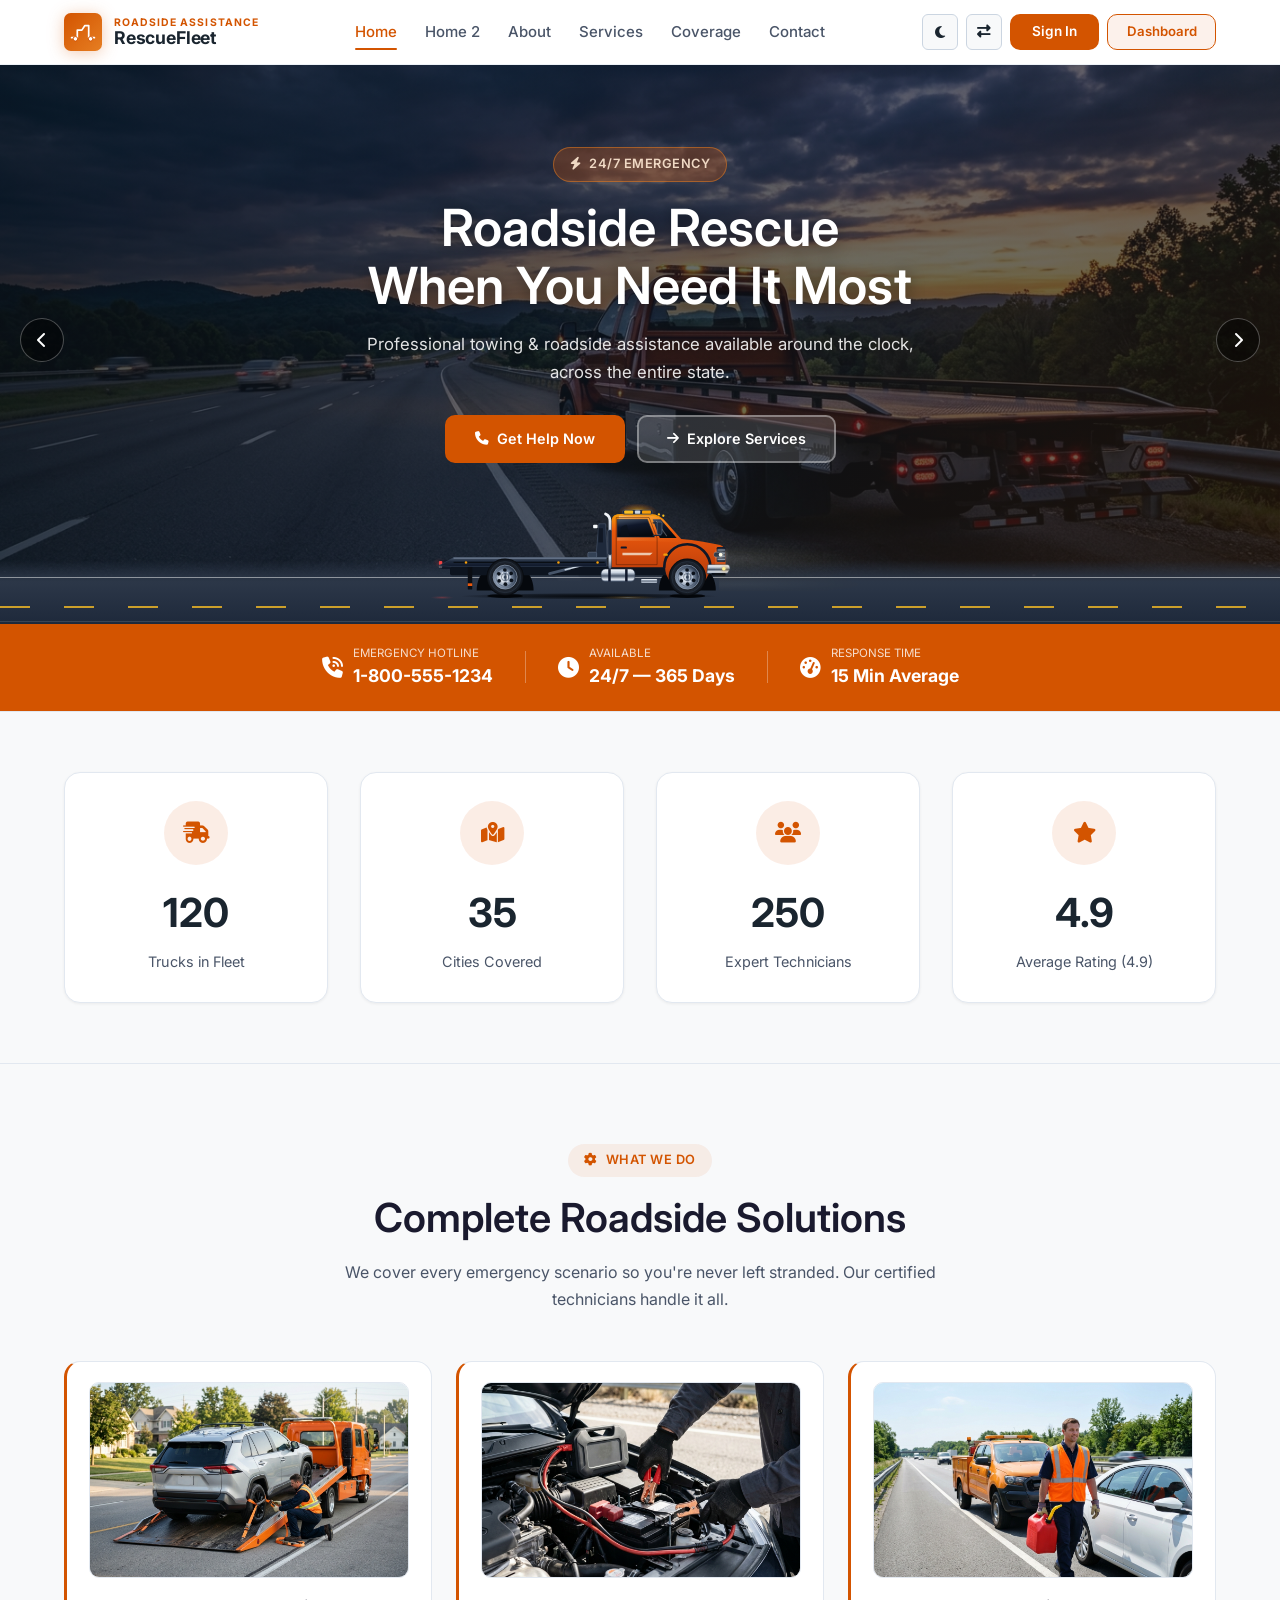
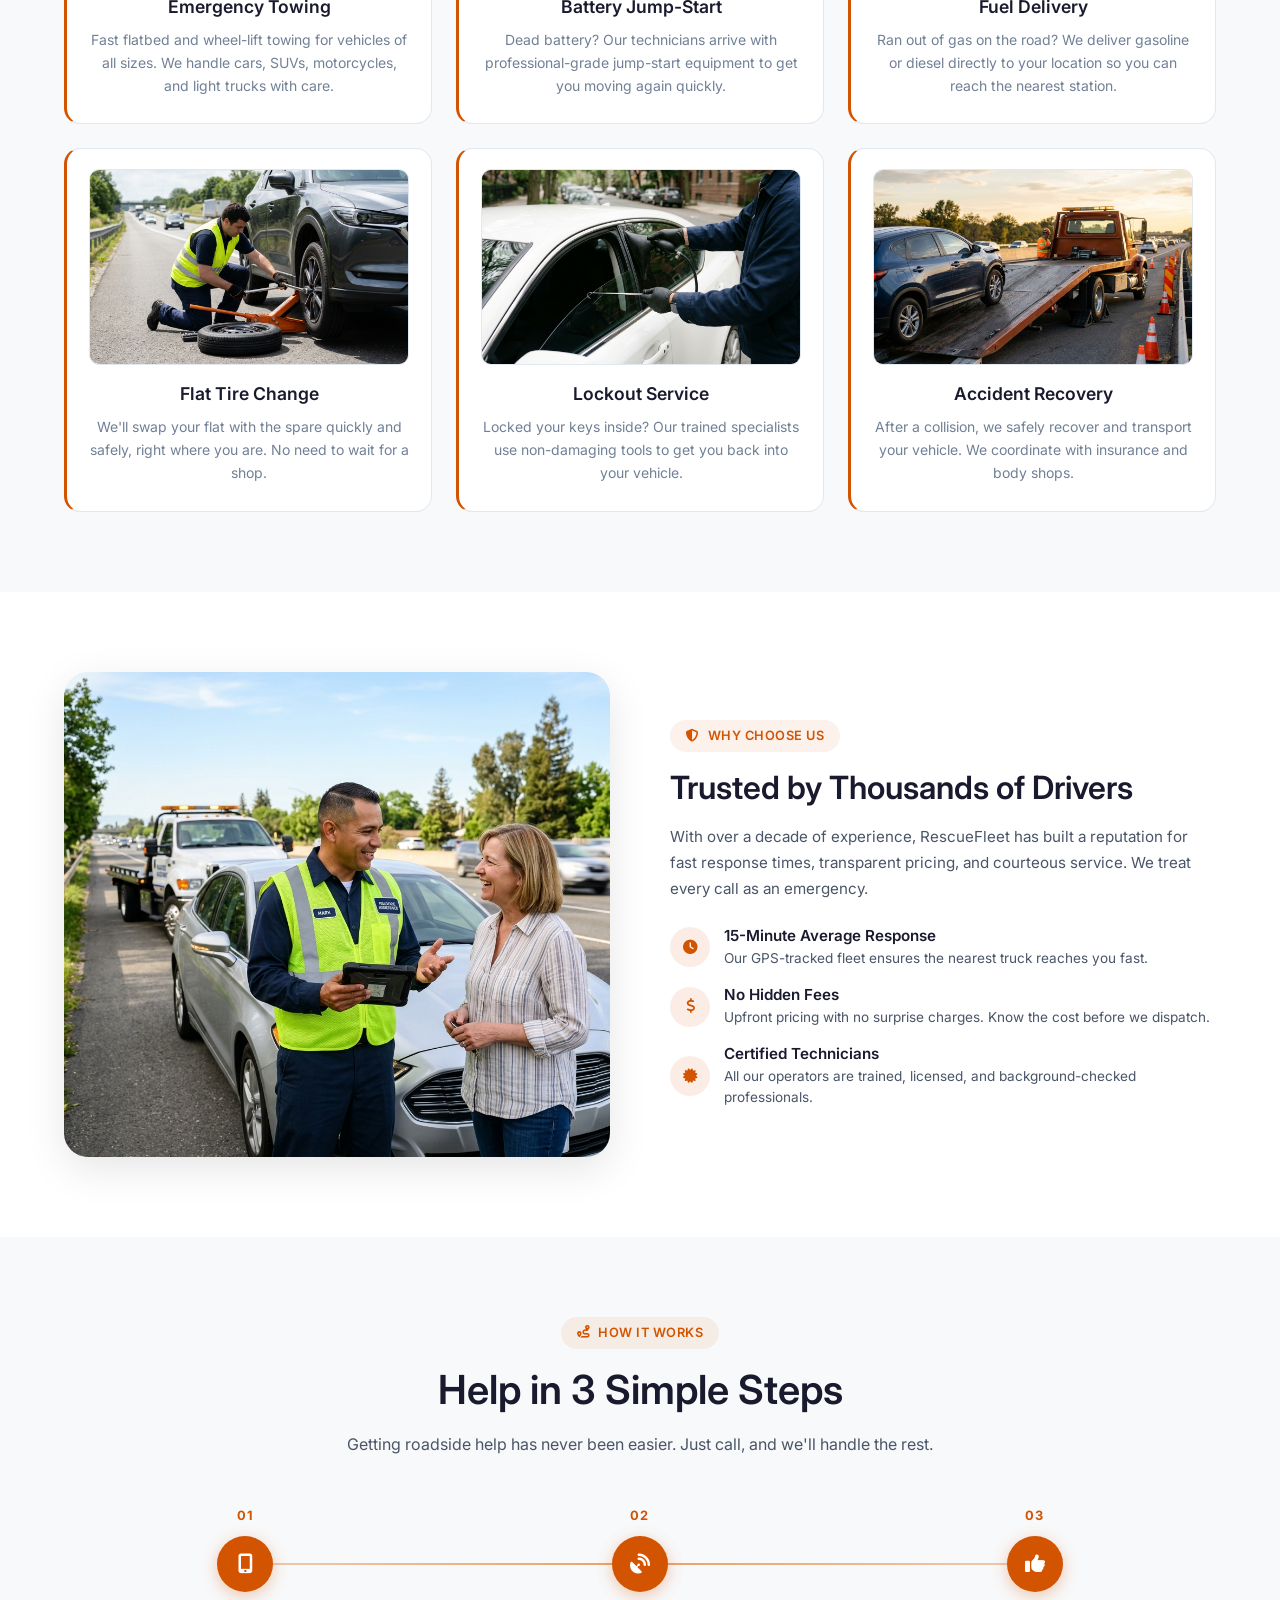
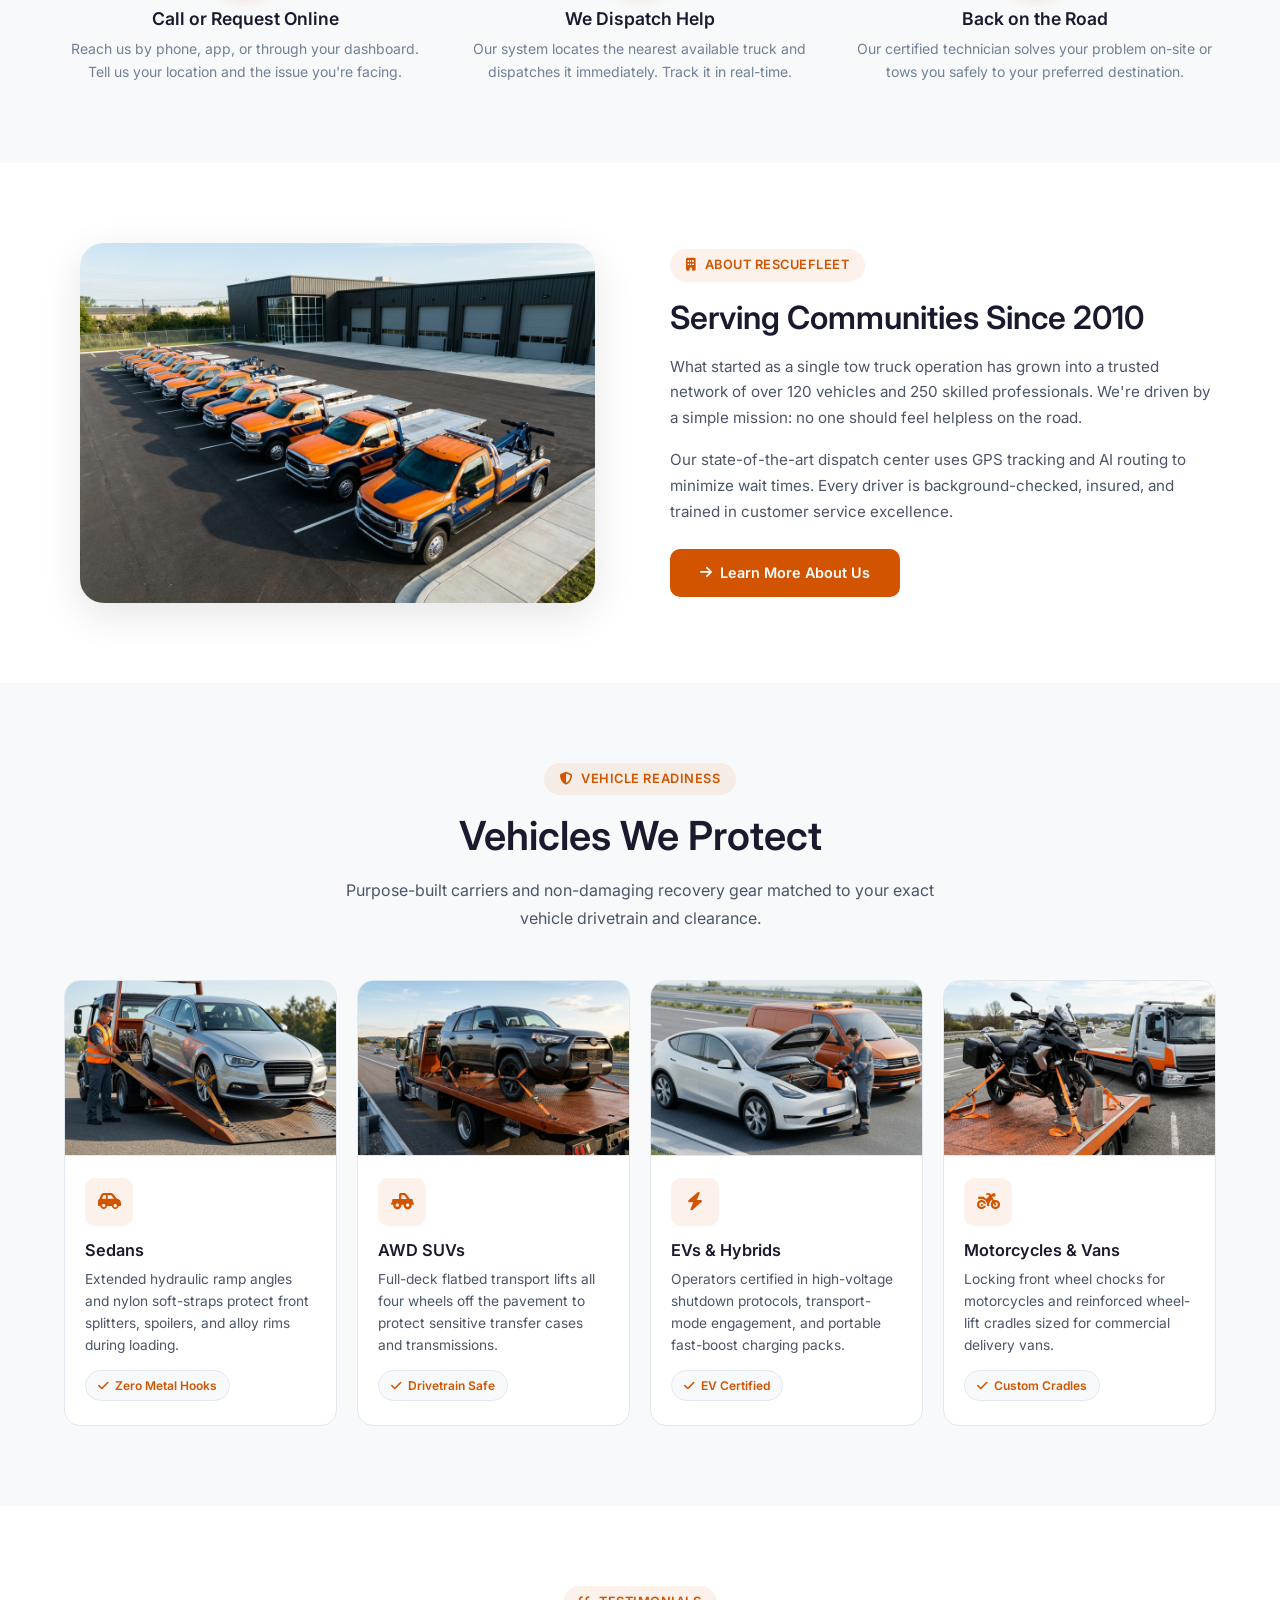
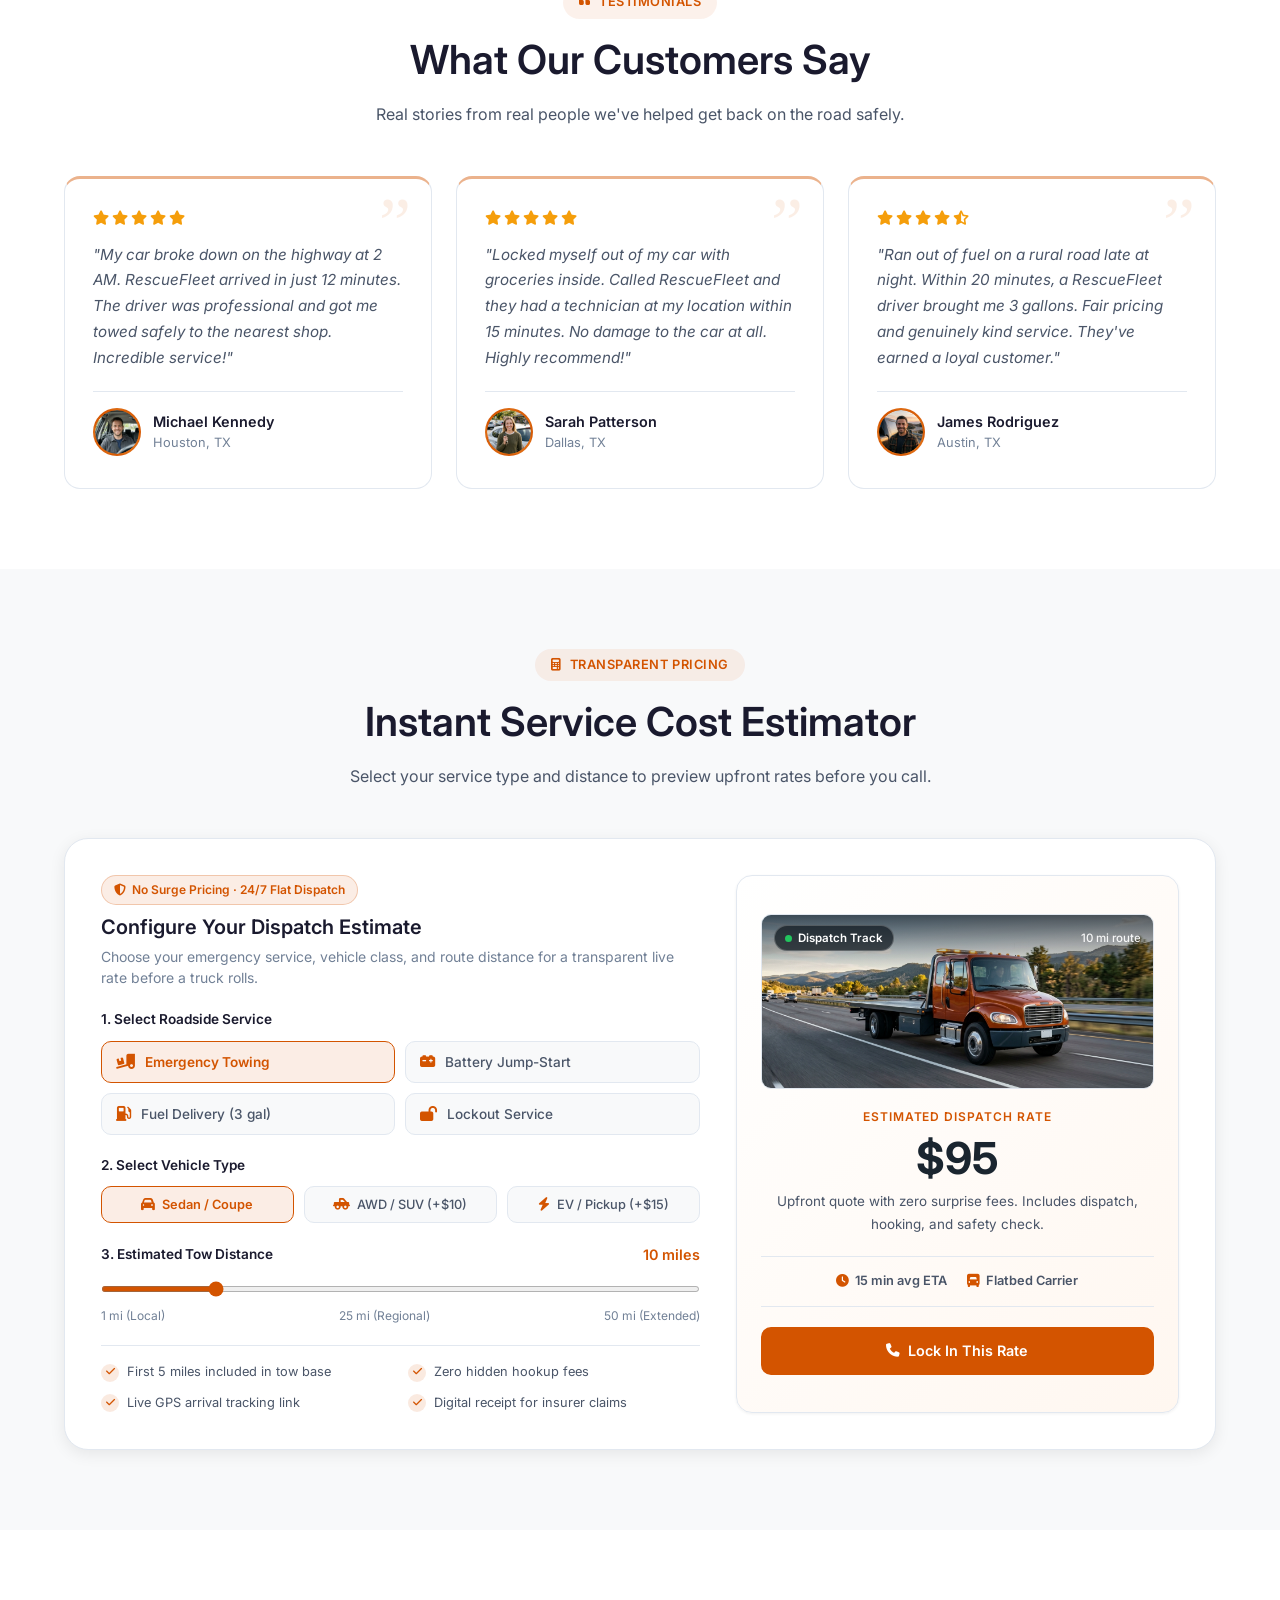
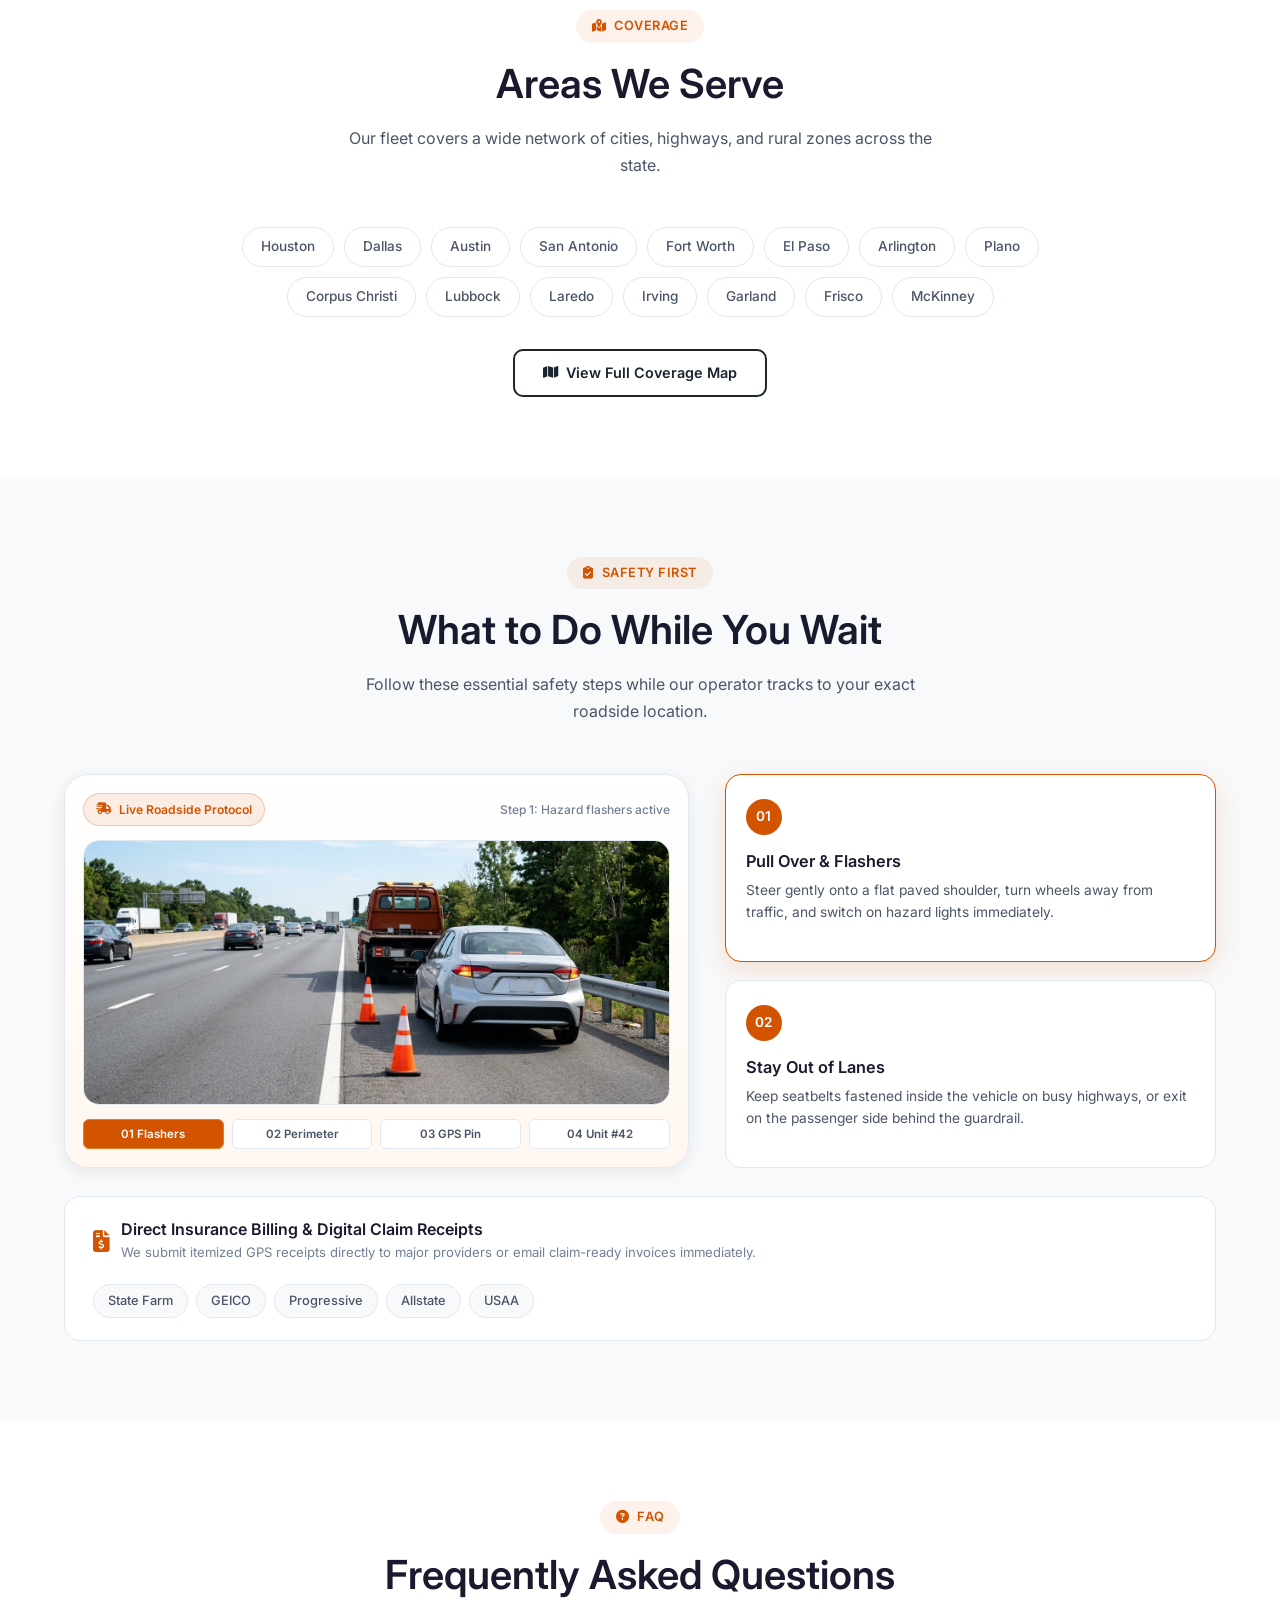
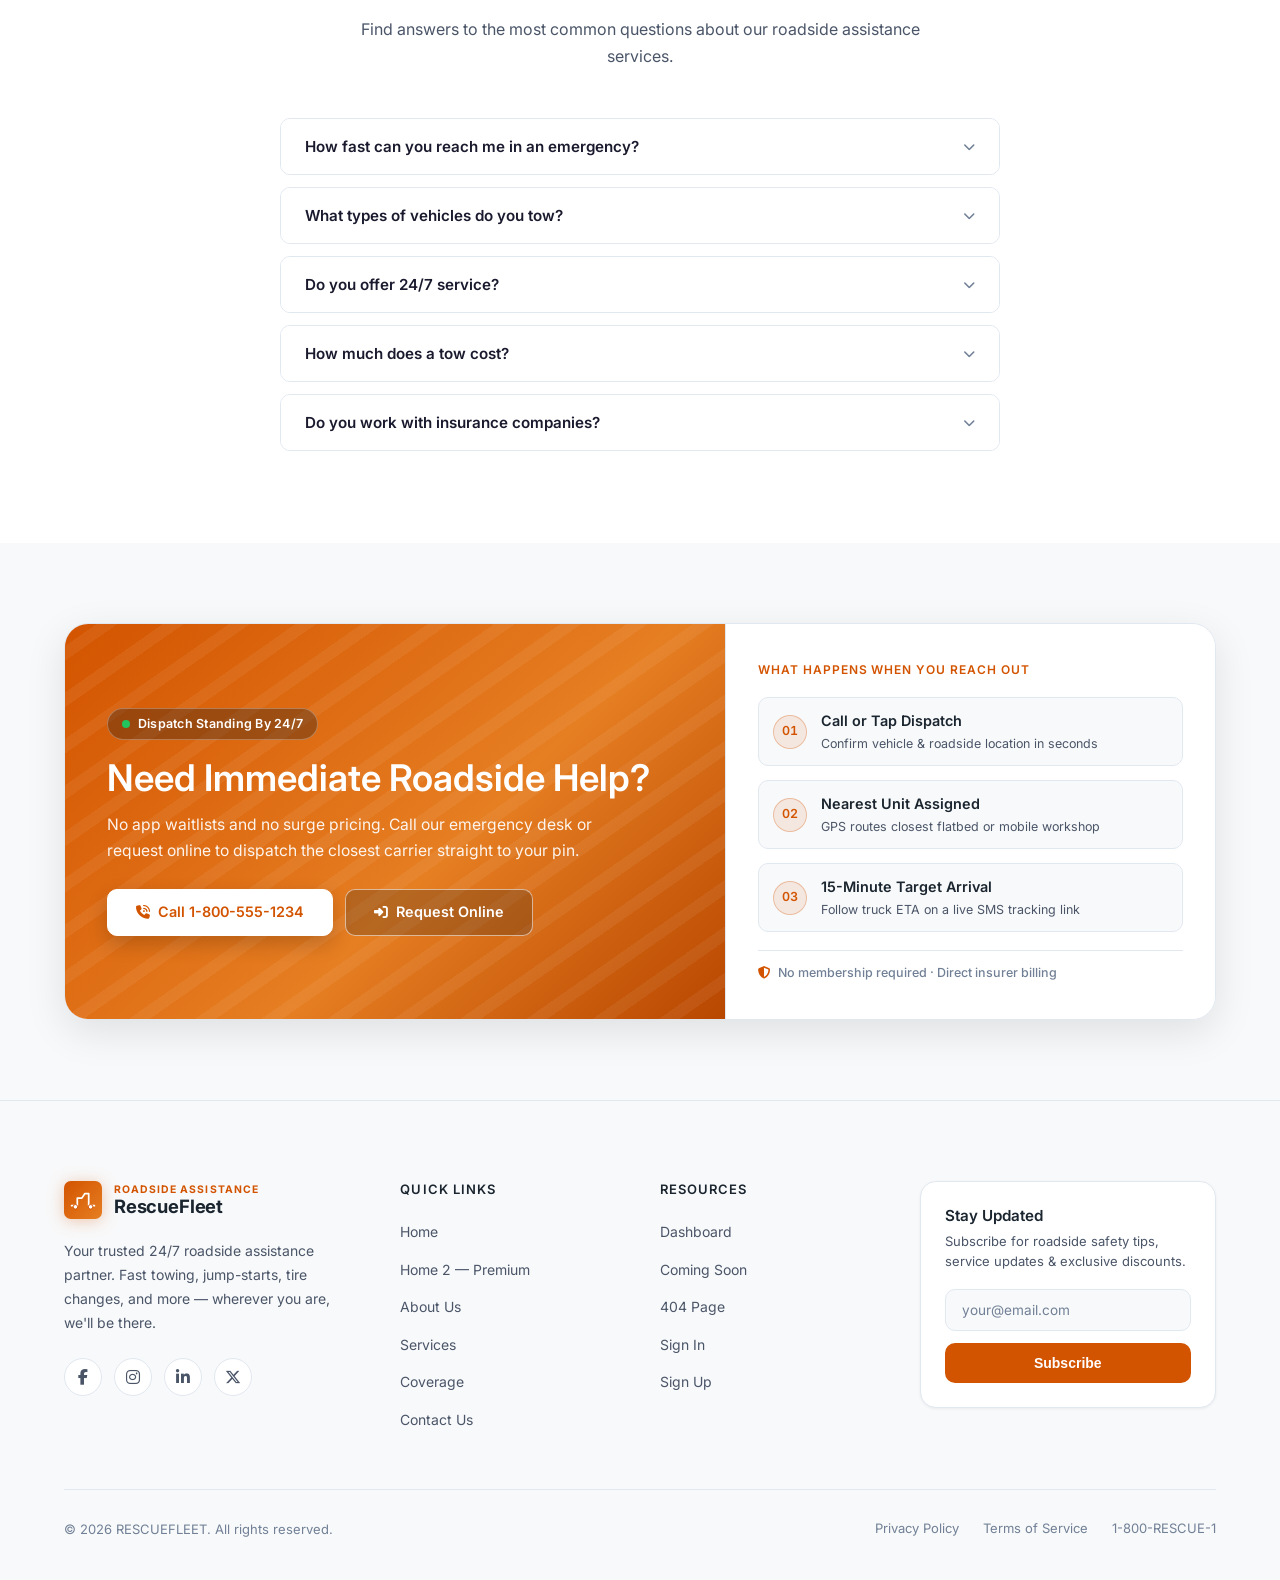
==== commit 31b668a2: "refactor: update content, styling, components, and add hero slider assets and logic" ====
--- a/index.html
+++ b/index.html
@@ -352,7 +352,7 @@
         <div class="hotline-bar">
             <div style="display: flex; align-items: center; gap: 10px;">
                 <i class="fa-solid fa-phone-volume" style="font-size: 1.3rem;"></i>
-                <div style="text-align: left;">
+                <div style="text-align: start;">
                     <div style="font-size: 0.72rem; opacity: 0.8; text-transform: uppercase;">Emergency Hotline</div>
                     <div style="font-size: 1.1rem; font-weight: 700;">1-800-555-1234</div>
                 </div>
@@ -360,7 +360,7 @@
             <div class="hotline-divider"></div>
             <div style="display: flex; align-items: center; gap: 10px;">
                 <i class="fa-solid fa-clock" style="font-size: 1.3rem;"></i>
-                <div style="text-align: left;">
+                <div style="text-align: start;">
                     <div style="font-size: 0.72rem; opacity: 0.8; text-transform: uppercase;">Available</div>
                     <div style="font-size: 1.1rem; font-weight: 700;">24/7 — 365 Days</div>
                 </div>
@@ -368,7 +368,7 @@
             <div class="hotline-divider"></div>
             <div style="display: flex; align-items: center; gap: 10px;">
                 <i class="fa-solid fa-gauge-high" style="font-size: 1.3rem;"></i>
-                <div style="text-align: left;">
+                <div style="text-align: start;">
                     <div style="font-size: 0.72rem; opacity: 0.8; text-transform: uppercase;">Response Time</div>
                     <div style="font-size: 1.1rem; font-weight: 700;">15 Min Average</div>
                 </div>
@@ -470,7 +470,7 @@
 <section class="section">
     <div class="container">
         <div class="split-section scroll-reveal">
-            <div class="split-image">
+            <div class="split-image split-image-tall">
                 <img src="assets/images/why-choose-mechanic.jpg" alt="Mechanic helping driver">
             </div>
             <div class="split-content">
@@ -479,32 +479,26 @@
                 <p style="color: var(--text-secondary); line-height: 1.7; margin-bottom: 24px;">
                     With over a decade of experience, RescueFleet has built a reputation for fast response times, transparent pricing, and courteous service. We treat every call as an emergency.
                 </p>
-                <div style="display: grid; gap: 16px;">
-                    <div style="display: flex; align-items: start; gap: 14px;">
-                        <div style="width: 40px; height: 40px; border-radius: 50%; background: rgba(211,84,0,0.08); display: flex; align-items: center; justify-content: center; flex-shrink: 0;">
-                            <i class="fa-solid fa-clock" style="color: var(--primary); font-size: 0.9rem;"></i>
+                <div class="why-choose-list">
+                    <div class="why-choose-item">
+                        <div class="why-choose-icon"><i class="fa-solid fa-clock"></i></div>
+                        <div class="why-choose-text">
+                            <h4>15-Minute Average Response</h4>
+                            <p>Our GPS-tracked fleet ensures the nearest truck reaches you fast.</p>
                         </div>
-                        <div>
-                            <h4 style="font-size: 0.95rem; font-weight: 600; margin-bottom: 2px;">15-Minute Average Response</h4>
-                            <p style="font-size: 0.85rem; color: var(--text-secondary);">Our GPS-tracked fleet ensures the nearest truck reaches you fast.</p>
+                    </div>
+                    <div class="why-choose-item">
+                        <div class="why-choose-icon"><i class="fa-solid fa-dollar-sign"></i></div>
+                        <div class="why-choose-text">
+                            <h4>No Hidden Fees</h4>
+                            <p>Upfront pricing with no surprise charges. Know the cost before we dispatch.</p>
                         </div>
                     </div>
-                    <div style="display: flex; align-items: start; gap: 14px;">
-                        <div style="width: 40px; height: 40px; border-radius: 50%; background: rgba(211,84,0,0.08); display: flex; align-items: center; justify-content: center; flex-shrink: 0;">
-                            <i class="fa-solid fa-dollar-sign" style="color: var(--primary); font-size: 0.9rem;"></i>
-                        </div>
-                        <div>
-                            <h4 style="font-size: 0.95rem; font-weight: 600; margin-bottom: 2px;">No Hidden Fees</h4>
-                            <p style="font-size: 0.85rem; color: var(--text-secondary);">Upfront pricing with no surprise charges. Know the cost before we dispatch.</p>
-                        </div>
-                    </div>
-                    <div style="display: flex; align-items: start; gap: 14px;">
-                        <div style="width: 40px; height: 40px; border-radius: 50%; background: rgba(211,84,0,0.08); display: flex; align-items: center; justify-content: center; flex-shrink: 0;">
-                            <i class="fa-solid fa-certificate" style="color: var(--primary); font-size: 0.9rem;"></i>
-                        </div>
-                        <div>
-                            <h4 style="font-size: 0.95rem; font-weight: 600; margin-bottom: 2px;">Certified Technicians</h4>
-                            <p style="font-size: 0.85rem; color: var(--text-secondary);">All our operators are trained, licensed, and background-checked professionals.</p>
+                    <div class="why-choose-item">
+                        <div class="why-choose-icon"><i class="fa-solid fa-certificate"></i></div>
+                        <div class="why-choose-text">
+                            <h4>Certified Technicians</h4>
+                            <p>All our operators are trained, licensed, and background-checked professionals.</p>
                         </div>
                     </div>
                 </div>
@@ -587,7 +581,7 @@
                 </div>
                 <div class="vehicle-card-body">
                     <div class="vehicle-icon"><i class="fa-solid fa-car-side"></i></div>
-                    <h3>Sedans & Low-Clearance</h3>
+                    <h3>Sedans </h3>
                     <p>Extended hydraulic ramp angles and nylon soft-straps protect front splitters, spoilers, and alloy rims during loading.</p>
                     <span class="vehicle-tag"><i class="fa-solid fa-check"></i> Zero Metal Hooks</span>
                 </div>
@@ -598,7 +592,7 @@
                 </div>
                 <div class="vehicle-card-body">
                     <div class="vehicle-icon"><i class="fa-solid fa-truck-pickup"></i></div>
-                    <h3>AWD SUVs & 4x4 Trucks</h3>
+                    <h3>AWD SUVs </h3>
                     <p>Full-deck flatbed transport lifts all four wheels off the pavement to protect sensitive transfer cases and transmissions.</p>
                     <span class="vehicle-tag"><i class="fa-solid fa-check"></i> Drivetrain Safe</span>
                 </div>
--- a/style.css
+++ b/style.css
@@ -224,16 +224,16 @@
 .nav-actions { display: flex; align-items: center; gap: 0.5rem; }
 .nav-icon-btn {
     width: 36px; height: 36px; display: flex; align-items: center; justify-content: center;
-    border-radius: var(--radius-sm); background: var(--bg); border: 1px solid var(--border);
-    color: var(--text-secondary); font-size: 0.85rem; cursor: pointer; transition: all var(--transition);
-}
-.nav-icon-btn:hover,
+    border-radius: var(--radius-sm); background: var(--bg-alt); border: 1.5px solid #cbd5e1;
+    color: var(--secondary); font-size: 0.85rem; cursor: pointer; transition: all var(--transition);
+}
+.nav-icon-btn:hover { border-color: var(--primary); color: var(--secondary); background: var(--bg-alt); }
 .nav-icon-btn.rtl-active,
 .dash-hdr-pill-btn.rtl-active { border-color: var(--primary); color: var(--primary); background: rgba(211,84,0,0.08); }
-.dark .nav-icon-btn { background: var(--bg); border-color: var(--border); color: var(--text-secondary); }
-.dark .nav-icon-btn:hover,
+.dark .nav-icon-btn { background: rgba(255,255,255,0.06); border-color: rgba(255,255,255,0.18); color: #e2e8f0; }
+.dark .nav-icon-btn:hover { border-color: var(--primary-light); color: #e2e8f0; background: rgba(255,255,255,0.06); }
 .dark .nav-icon-btn.rtl-active,
-.dark .dash-hdr-pill-btn.rtl-active { border-color: var(--primary); color: var(--primary-light); background: rgba(211,84,0,0.16); }
+.dark .dash-hdr-pill-btn.rtl-active { border-color: var(--primary-light); color: var(--primary-light); background: rgba(211,84,0,0.16); }
 
 .nav-cta-btn { height: 2.25rem; padding: 0 1.25rem; font-size: 0.85rem; }
 
@@ -266,11 +266,11 @@
 /* Mobile Nav */
 .mobile-menu-btn {
     display: none; width: 2.25rem; height: 2.25rem; align-items: center; justify-content: center;
-    border-radius: var(--radius-md); background: var(--bg-card); border: 1px solid var(--border);
-    color: var(--text); cursor: pointer; transition: all 0.2s ease;
-}
-.mobile-menu-btn:hover { border-color: var(--primary); color: var(--primary); }
-.dark .mobile-menu-btn { background: rgba(255,255,255,0.06); border-color: rgba(255,255,255,0.12); color: #fff; }
+    border-radius: var(--radius-md); background: var(--bg-alt); border: 1.5px solid #cbd5e1;
+    color: var(--secondary); cursor: pointer; transition: all 0.2s ease;
+}
+.mobile-menu-btn:hover { border-color: var(--primary); color: var(--secondary); background: var(--bg-alt); }
+.dark .mobile-menu-btn { background: rgba(255,255,255,0.06); border-color: rgba(255,255,255,0.18); color: #fff; }
 .mobile-menu-btn svg, .mobile-menu-icon svg, .mobile-menu-btn i, .mobile-menu-icon i {
     width: 1.125rem; height: 1.125rem; font-size: 1.125rem; display: inline-flex; align-items: center; justify-content: center;
 }
@@ -354,7 +354,11 @@
 .footer-social-link:hover { border-color: var(--primary); color: var(--primary); background: rgba(211,84,0,0.08); transform: translateY(-2px); box-shadow: 0 4px 14px rgba(211,84,0,0.16); }
 .dark .footer-social-link { background: rgba(255,255,255,0.04); border: 1px solid rgba(255,255,255,0.09); color: rgba(255,255,255,0.65); }
 .dark .footer-social-link:hover { border-color: var(--primary); color: #FFFFFF; background: rgba(211,84,0,0.2); box-shadow: 0 4px 14px rgba(211,84,0,0.25); }
-.footer-social-link svg, .footer-social-link i { width: 1.05rem; height: 1.05rem; font-size: 1.05rem; }
+.footer-social-link svg, .footer-social-link i {
+    display: inline-flex; align-items: center; justify-content: center;
+    line-height: 1; font-size: 1rem;
+}
+.footer-social-link svg { width: 1rem; height: 1rem; }
 
 .footer-col-title { font-weight: 600; font-size: 0.8125rem; text-transform: uppercase; letter-spacing: 0.08em; color: var(--secondary); margin-bottom: 1.35rem; }
 .dark .footer-col-title { color: #FFFFFF; }
@@ -448,7 +452,7 @@
     padding: calc(var(--navbar-h) + 18px) 0 48px;
 }
 .hero-slider {
-    position: relative; min-height: clamp(520px, calc(100vh - 18px), 690px);
+    position: relative; min-height: clamp(490px, 68vh, 560px);
     display: flex; align-items: stretch; overflow: hidden;
     background: linear-gradient(135deg, #FFFFFF 0%, #FFF7EF 58%, #F3F6FA 100%);
     transition: background var(--transition);
@@ -541,7 +545,7 @@
     position: absolute; inset: 0; width: 100%; opacity: 0; visibility: hidden; pointer-events: none;
     transition: opacity 0.6s ease, visibility 0.6s ease;
     display: flex; align-items: center; justify-content: center;
-    padding: calc(var(--navbar-h) + 24px) 0 96px; z-index: 1;
+    padding: calc(var(--navbar-h) + 6px) 0 144px; z-index: 1;
 }
 .hero-slide.active { opacity: 1; visibility: visible; position: relative; z-index: 2; pointer-events: auto; flex: 1 0 100%; min-height: 100%; }
 .hero-slide:not(.active) .hero-slide-content { opacity: 0; transition: opacity 0.15s ease; }
@@ -626,7 +630,7 @@
 .hero-patrol-truck.loading-active .beacon-glow { animation-duration: 0.3s; }
 
 /* Hero Content */
-.hero-slide-content { position: relative; z-index: 4; width: 100%; max-width: var(--container); margin: 0 auto; padding: 28px 24px; text-align: center; color: var(--text); }
+.hero-slide-content { position: relative; z-index: 4; width: 100%; max-width: var(--container); margin: 0 auto; padding: 8px 24px 12px; text-align: center; color: var(--text); }
 .hero-slide-content h1,
 .hero-slide-content .hero-h1 { font-size: clamp(2.2rem, 4.5vw, 3.2rem); font-weight: 600; color: var(--text); margin-bottom: 16px; line-height: 1.15; }
 .hero-slide-content p { font-size: 1.05rem; color: var(--text-secondary); max-width: 600px; margin: 0 auto 28px; line-height: 1.65; }
@@ -646,7 +650,7 @@
 .dark .hero-slider .btn-secondary:hover { background: rgba(255,255,255,0.14); border-color: rgba(255,255,255,0.36); color: #fff; transform: translateY(-2px); box-shadow: 0 6px 20px rgba(0,0,0,0.25); }
 
 .hero-slider-nav {
-    position: absolute; top: calc(50% + (var(--navbar-h) / 2) - 18px); left: 0; right: 0; transform: translateY(-50%);
+    position: absolute; top: calc(50% + (var(--navbar-h) / 2) - 36px); left: 0; right: 0; transform: translateY(-50%);
     display: flex; justify-content: space-between; padding: 0 20px; z-index: 5; pointer-events: none;
 }
 [dir="rtl"] .hero-slider-nav i { transform: scaleX(-1); }
@@ -658,7 +662,7 @@
 .hero-slider-btn:hover { background: var(--primary); border-color: var(--primary); transform: scale(1.1); box-shadow: 0 6px 18px rgba(211,84,0,0.4); }
 .hero-slider-dots,
 .hero-dots { display: flex; justify-content: center; gap: 8px; margin-top: 20px; position: relative; z-index: 5; }
-.hero-slider-dots { position: absolute; bottom: 76px; left: 0; right: 0; margin-top: 0; }
+.hero-slider-dots { position: absolute; bottom: 70px; left: 0; right: 0; margin-top: 0; }
 .hero-dot {
     width: 40px; height: 4px; border: none; padding: 0; border-radius: 2px; background: rgba(255,255,255,0.3); cursor: pointer;
     position: relative; overflow: hidden; transition: background 0.3s ease;
@@ -669,21 +673,23 @@
 @keyframes heroProgress { from { width: 0; } to { width: 100%; } }
 
 @media (max-width: 768px) {
-    .hero-slider { min-height: 520px; }
-    .hero-slide { padding: calc(var(--navbar-h) + 18px) 0 88px; }
-    .hero-slide-content { padding: 24px var(--gutter); }
+    .hero-slider { min-height: 480px; }
+    .hero-slide { padding: calc(var(--navbar-h) + 8px) 0 124px; }
+    .hero-slide-content { padding: 10px 72px; }
     .hero-patrol-road { height: 54px; }
     .hero-patrol-road::before { bottom: 39px; }
     .hero-patrol-lane { bottom: 14px; }
     .hero-patrol-truck { width: 250px; bottom: 14px; }
     .hero-patrol-beam { left: 90%; top: 34%; width: 170px; height: 54px; }
 }
+@media (max-width: 640px) {
+    .hero-slider-nav { display: none; }
+    .hero-slide-content { padding: 10px var(--gutter); }
+}
 @media (max-width: 480px) {
-    .hero-slider { min-height: 500px; }
-    .hero-slide { padding: calc(var(--navbar-h) + 16px) 0 84px; }
-    .hero-slider-nav { padding: 0 10px; }
-    .hero-slider-btn { width: 36px; height: 36px; font-size: 0.85rem; }
-    .hero-slide-content { padding: 20px var(--gutter); }
+    .hero-slider { min-height: 460px; }
+    .hero-slide { padding: calc(var(--navbar-h) + 6px) 0 104px; }
+    .hero-slide-content { padding: 8px var(--gutter); }
     .hero-patrol-road { height: 48px; }
     .hero-patrol-road::before { bottom: 34px; }
     .hero-patrol-lane { bottom: 12px; }
@@ -722,6 +728,49 @@
     .hero-float-card { display: none; }
 }
 
+/* Home 2 Split Hero Carousel */
+.home2-hero { padding-bottom: 36px; }
+.home2-hero-stage { display: grid; position: relative; }
+.home2-hero-slide {
+    grid-area: 1 / 1; align-self: center; min-width: 0;
+    opacity: 0; visibility: hidden; pointer-events: none;
+    transform: translateY(8px);
+    transition: opacity 0.55s ease, transform 0.55s ease, visibility 0.55s ease;
+}
+.home2-hero-slide.active {
+    opacity: 1; visibility: visible; pointer-events: auto;
+    transform: translateY(0); z-index: 2;
+}
+.home2-hero-slide .split-image img.hero-feature-img { height: 430px; }
+.home2-hero-controls {
+    display: flex; align-items: center; justify-content: center; gap: 14px;
+    margin-top: 28px; position: relative; z-index: 4;
+}
+.home2-hero-controls .hero-dots { margin-top: 0; }
+.home2-hero .hero-dot { background: rgba(26,37,47,0.16); }
+.home2-hero .hero-dot.active { background: rgba(211,84,0,0.2); }
+.dark .home2-hero .hero-dot { background: rgba(255,255,255,0.2); }
+.dark .home2-hero .hero-dot.active { background: rgba(255,255,255,0.34); }
+.home2-hero-arrow {
+    width: 34px; height: 34px; border-radius: 50%; flex-shrink: 0;
+    display: inline-flex; align-items: center; justify-content: center; cursor: pointer;
+    background: var(--bg-card); border: 1.5px solid #cbd5e1; color: var(--secondary);
+    font-size: 0.78rem; transition: border-color 0.2s ease, transform 0.2s ease;
+}
+.home2-hero-arrow:hover { border-color: var(--primary); color: var(--secondary); background: var(--bg-card); transform: translateY(-1px); }
+.dark .home2-hero-arrow {
+    background: rgba(255,255,255,0.06); border-color: rgba(255,255,255,0.18); color: #e2e8f0;
+}
+.dark .home2-hero-arrow:hover { border-color: var(--primary-light); color: #e2e8f0; background: rgba(255,255,255,0.06); }
+[dir="rtl"] .home2-hero-arrow i { transform: scaleX(-1); }
+@media (max-width: 768px) {
+    .home2-hero-slide .split-image img.hero-feature-img { height: 280px; }
+    .home2-hero-controls { margin-top: 22px; }
+}
+@media (max-width: 480px) {
+    .home2-hero-slide .split-image img.hero-feature-img { height: 240px; }
+}
+
 /* ---- Scroll Animations ---- */
 .fade-up { opacity: 0; transform: translateY(30px); transition: opacity 0.6s ease, transform 0.6s ease; }
 .fade-in { opacity: 0; transition: opacity 0.6s ease; }
@@ -804,6 +853,8 @@
 .split-image:hover img { transform: scale(1.04); }
 .split-image-compact { max-width: 515px; width: 100%; justify-self: center; }
 .split-image-compact img { height: 360px; }
+.split-image-tall { height: 100%; align-self: stretch; }
+.split-image-tall img { height: 100%; min-height: 485px; object-position: center 25%; }
 .hero .split-image img.hero-feature-img { height: 480px; box-shadow: var(--shadow-xl); }
 .split-content .section-title,
 .contact-grid .section-title { text-align: start; }
@@ -818,18 +869,42 @@
 .feature-checklist { display: flex; flex-direction: column; gap: 14px; margin-bottom: 28px; }
 .feature-check { display: flex; align-items: flex-start; gap: 12px; font-size: 0.9rem; color: var(--text-secondary); }
 .feature-check i { color: var(--primary); font-size: 0.8rem; margin-top: 4px; flex-shrink: 0; }
+.split-checklist { display: grid; gap: 12px; margin-bottom: 24px; }
+.split-checklist-item { display: flex; align-items: center; gap: 10px; text-align: start; }
+.split-checklist-item i { color: var(--primary); font-size: 0.85rem; flex-shrink: 0; }
+.dark .split-checklist-item i { color: var(--primary-light); }
+.split-checklist-item span { font-size: 0.9rem; color: var(--text-secondary); }
+.split-checklist--corridors { gap: 10px; }
+.split-checklist--corridors .split-checklist-item i { width: 16px; text-align: center; }
+.split-checklist--corridors .split-checklist-item span { font-weight: 500; color: var(--text); }
+.why-choose-list { display: grid; gap: 16px; }
+.why-choose-item { display: flex; align-items: center; gap: 14px; text-align: start; }
+.why-choose-icon {
+    width: 40px; height: 40px; border-radius: 50%; flex-shrink: 0;
+    background: rgba(211,84,0,0.1); color: var(--primary); font-size: 0.9rem;
+    display: inline-flex; align-items: center; justify-content: center; line-height: 1;
+}
+.dark .why-choose-icon { background: rgba(230,126,34,0.18); color: var(--primary-light); }
+.why-choose-text { flex: 1; min-width: 0; }
+.why-choose-text h4 { font-size: 0.95rem; font-weight: 600; margin-bottom: 3px; color: var(--text); }
+.why-choose-text p { font-size: 0.85rem; color: var(--text-secondary); margin: 0; line-height: 1.55; }
 
 @media (max-width: 768px) {
     .split-section,
     .hero .split-section { grid-template-columns: 1fr; gap: 32px; text-align: center; }
     .split-section.reverse > :first-child { order: 1; }
     .split-section.reverse > :last-child { order: 2; }
+    .split-image-tall { height: auto; align-self: auto; }
     .split-image img,
-    .hero .split-image img.hero-feature-img { height: 280px; }
+    .split-image-tall img,
+    .hero .split-image img.hero-feature-img { height: 280px; min-height: 0; }
     .split-image-compact img { height: 265px; }
     .split-content .section-title,
     .contact-grid .section-title { text-align: center; }
     .split-content p { margin-left: auto; margin-right: auto; }
+    .split-checklist { width: fit-content; max-width: 100%; margin: 0 auto 24px; text-align: start; }
+    .why-choose-list { max-width: 460px; margin: 0 auto; text-align: start; }
+    .why-choose-item p { margin: 0; }
     .split-actions,
     .split-inline-stats { justify-content: center; }
     .hotline-bar { gap: 18px 28px; }
@@ -842,6 +917,7 @@
     .split-section,
     .hero .split-section { gap: 24px; }
     .split-image img,
+    .split-image-tall img,
     .hero .split-image img.hero-feature-img { height: 240px; }
     .split-image-compact img { height: 225px; }
     .split-inline-stats { gap: 20px; }
@@ -1066,7 +1142,7 @@
     border-radius: var(--radius-lg); padding: 32px 28px; transition: all var(--transition);
     display: flex; flex-direction: column; height: 100%;
 }
-.zone-card > div:last-child { margin-top: auto; }
+.zone-card > div:last-child { margin-top: auto; padding-top: 16px; border-top: 1px solid var(--border); }
 .zone-card:hover { transform: translateY(-6px); box-shadow: var(--shadow-lg); border-color: rgba(211,84,0,0.35); border-left-color: var(--primary); }
 .zone-card-icon {
     width: 48px; height: 48px; border-radius: var(--radius-md);
@@ -1078,7 +1154,7 @@
 .zone-card:hover .zone-card-icon { background: var(--primary); color: #fff; transform: scale(1.08); }
 .zone-card h3 { font-size: 1.15rem; font-weight: 600; margin-bottom: 8px; }
 .zone-card .zone-eta { font-size: 0.85rem; color: var(--primary); font-weight: 600; margin-bottom: 12px; }
-.zone-card p { font-size: 0.875rem; color: var(--text-muted); line-height: 1.6; }
+.zone-card p { font-size: 0.875rem; color: var(--text-muted); line-height: 1.6; margin-bottom: 16px; }
 
 @media (max-width: 768px) { .zone-grid { grid-template-columns: 1fr; gap: 16px; max-width: 500px; margin: 0 auto; } }
 
@@ -1140,36 +1216,48 @@
 .cta-banner .btn-secondary { background: rgba(255,255,255,0.15); border-color: rgba(255,255,255,0.3); color: #fff; }
 .cta-banner .btn-secondary:hover { background: rgba(255,255,255,0.15); color: #fff; border-color: rgba(255,255,255,0.45); transform: translateY(-2px); box-shadow: 0 6px 18px rgba(0,0,0,0.2); }
 .cta-banner-split {
-    display: grid; grid-template-columns: 1.12fr 0.88fr; gap: 36px; align-items: center;
-    text-align: start; padding: 42px 44px;
-}
-.cta-banner-content { display: flex; flex-direction: column; align-items: flex-start; }
+    display: grid; grid-template-columns: 1.05fr 0.95fr; gap: 40px; align-items: stretch;
+    text-align: start; padding: 44px 46px;
+}
+.cta-banner-content { display: flex; flex-direction: column; justify-content: center; align-items: flex-start; }
 .cta-banner-pill {
     display: inline-flex; align-items: center; gap: 7px; padding: 5px 12px; margin-bottom: 14px;
     border-radius: var(--radius-full); font-size: 0.74rem; font-weight: 600; letter-spacing: 0.04em; text-transform: uppercase;
     background: rgba(211,84,0,0.24); border: 1px solid rgba(230,126,34,0.45); color: #F0D9C4;
 }
-.cta-banner-split h2 { font-size: clamp(1.55rem, 2.8vw, 2.15rem); margin-bottom: 10px; }
-.cta-banner-split p { max-width: 500px; margin-bottom: 24px; }
+.cta-banner-split h2 { font-size: clamp(1.75rem, 3vw, 2.35rem); margin-bottom: 12px; }
+.cta-banner-split p { max-width: 540px; font-size: 1.02rem; margin-bottom: 18px; }
+.cta-banner-points { display: flex; flex-wrap: wrap; gap: 10px 18px; margin-bottom: 24px; }
+.cta-banner-points span {
+    display: inline-flex; align-items: center; gap: 7px; font-size: 0.84rem; font-weight: 500;
+    color: rgba(255,255,255,0.88);
+}
+.cta-banner-points i {
+    width: 18px; height: 18px; border-radius: 50%; flex-shrink: 0;
+    background: rgba(230,126,34,0.22); color: var(--primary-light); font-size: 0.65rem;
+    display: inline-flex; align-items: center; justify-content: center;
+}
 .cta-banner-split .cta-actions { justify-content: flex-start; gap: 12px; }
 .cta-banner-media {
-    width: 100%; height: 240px; border-radius: var(--radius-lg); overflow: hidden;
+    position: relative; width: 100%; height: 100%; min-height: 340px; align-self: stretch;
+    border-radius: var(--radius-lg); overflow: hidden;
     border: 1px solid rgba(255,255,255,0.16); background: #0F171E;
     box-shadow: 0 18px 38px -12px rgba(0,0,0,0.5);
 }
 .cta-banner-img {
-    width: 100%; height: 100%; object-fit: cover; object-position: center; display: block;
+    position: absolute; inset: 0; width: 100%; height: 100%; object-fit: cover; object-position: center; display: block;
     transition: transform 0.45s cubic-bezier(0.22, 1, 0.36, 1);
 }
 .cta-banner-split:hover .cta-banner-img { transform: scale(1.04); }
 @media (max-width: 900px) {
-    .cta-banner-split { grid-template-columns: 1fr; text-align: center; gap: 24px; padding: 34px 24px; }
+    .cta-banner-split { grid-template-columns: 1fr; text-align: center; gap: 26px; padding: 34px 24px; }
     .cta-banner-content { align-items: center; }
+    .cta-banner-points,
     .cta-banner-split .cta-actions { justify-content: center; }
-    .cta-banner-media { height: 220px; max-width: 440px; margin: 0 auto; }
+    .cta-banner-media { height: 270px; min-height: 0; align-self: auto; max-width: 520px; margin: 0 auto; }
 }
 @media (max-width: 480px) {
-    .cta-banner-media { height: 190px; }
+    .cta-banner-media { height: 230px; }
     .cta-banner-split .cta-actions .btn { width: 100%; justify-content: center; }
 }
 
@@ -1199,10 +1287,10 @@
 }
 .dark .coverage-cta-main p { color: rgba(255,255,255,0.8); }
 .coverage-zip-form {
-    display: flex; align-items: stretch; gap: 10px; margin-bottom: 12px;
+    width: 100%; max-width: 520px; margin-bottom: 12px;
 }
 .coverage-zip-input-wrap {
-    flex: 1; display: flex; align-items: center; gap: 10px; padding: 0 14px;
+    width: 100%; display: flex; align-items: center; gap: 10px; padding: 0 14px;
     background: var(--bg-card); border: 1px solid var(--border); border-radius: var(--radius-md);
     transition: border-color 0.2s ease, box-shadow 0.2s ease; min-width: 0;
 }
@@ -1216,7 +1304,6 @@
     font-family: var(--font); font-size: 0.88rem; color: var(--text); min-width: 0;
 }
 .coverage-zip-input-wrap input::placeholder { color: var(--text-muted); }
-.coverage-zip-form .btn { flex-shrink: 0; white-space: nowrap; }
 .coverage-zip-chips { display: flex; flex-wrap: wrap; gap: 8px; margin-bottom: 14px; }
 .coverage-zip-chip {
     padding: 4px 11px; border-radius: var(--radius-full); font-family: var(--font);
@@ -1280,12 +1367,19 @@
 .coverage-panel-foot i { color: var(--primary); }
 .dark .coverage-panel-foot i { color: var(--primary-light); }
 @media (max-width: 960px) {
-    .coverage-cta-card { grid-template-columns: 1fr; padding: 32px 24px; gap: 24px; }
+    .coverage-cta-card { grid-template-columns: 1fr; padding: 32px 24px; gap: 26px; text-align: center; }
+    .coverage-cta-main { align-items: center; text-align: center; }
+    .coverage-cta-main p,
+    .coverage-zip-form { margin-left: auto; margin-right: auto; }
+    .coverage-zip-chips,
+    .coverage-zip-result,
+    .coverage-cta-actions { justify-content: center; }
+    .coverage-cta-panel { width: 100%; max-width: 540px; margin: 0 auto; text-align: start; }
+    .coverage-cta-panel h3 { text-align: center; }
+    .coverage-panel-foot { justify-content: center; text-align: center; }
 }
 @media (max-width: 575px) {
     .coverage-cta-card { padding: 26px 18px; }
-    .coverage-zip-form { flex-direction: column; }
-    .coverage-zip-form .btn,
     .coverage-cta-actions .btn { width: 100%; justify-content: center; }
 }
 
@@ -1382,8 +1476,15 @@
     .cta-command { grid-template-columns: 1fr; }
     .cta-command-hero { padding: 36px 26px; text-align: center; align-items: center; }
     .cta-command-actions { justify-content: center; }
-    .cta-command-steps { padding: 28px 24px; border-left: none; border-top: 1px solid var(--border); }
+    .cta-command-steps {
+        padding: 28px 24px; border-left: none; border-right: none; border-top: 1px solid var(--border);
+        align-items: center;
+    }
+    [dir="rtl"] .cta-command-steps { border-right: none; }
     .dark .cta-command-steps { border-top-color: rgba(255,255,255,0.1); }
+    .cta-steps-header { text-align: center; }
+    .cta-step-row { width: 100%; max-width: 460px; text-align: start; }
+    .cta-command-foot { justify-content: center; text-align: center; width: 100%; max-width: 460px; }
 }
 
 /* About Page Editorial Spotlight CTA */
@@ -2068,12 +2169,14 @@
 .dash-search-box i { color: var(--text-muted); font-size: 0.8rem; }
 
 .dash-hdr-pill-btn {
-    background: var(--bg); border: 1px solid var(--border); border-radius: var(--radius-sm);
+    background: var(--bg-alt); border: 1.5px solid #cbd5e1; border-radius: var(--radius-sm);
     width: 36px; height: 36px; display: flex; align-items: center; justify-content: center;
-    cursor: pointer; color: var(--text-secondary); font-size: 0.85rem; transition: all var(--transition);
+    cursor: pointer; color: var(--secondary); font-size: 0.85rem; transition: all var(--transition);
     position: relative;
 }
-.dash-hdr-pill-btn:hover { border-color: var(--primary); color: var(--primary); }
+.dash-hdr-pill-btn:hover { border-color: var(--primary); color: var(--secondary); background: var(--bg-alt); }
+.dark .dash-hdr-pill-btn { background: rgba(255,255,255,0.06); border-color: rgba(255,255,255,0.18); color: #e2e8f0; }
+.dark .dash-hdr-pill-btn:hover { border-color: var(--primary-light); color: #e2e8f0; background: rgba(255,255,255,0.06); }
 
 /* Notifications */
 .dash-notif-btn { position: relative; }
@@ -2250,10 +2353,65 @@
 }
 .rates-payment-tags i { color: var(--primary); }
 .rates-disclaimer { text-align: center; font-size: 0.82rem; font-weight: 400; color: var(--text-muted); margin-top: 16px; line-height: 1.55; }
+@media (max-width: 900px) {
+    .dash-table-custom.rates-table { table-layout: fixed; width: 100%; font-size: 0.78rem; }
+    .dash-table-custom.rates-table th,
+    .dash-table-custom.rates-table td { padding: 10px 8px; }
+    .dash-table-custom.rates-table th { font-size: 0.68rem; letter-spacing: 0.03em; }
+    .dash-table-custom.rates-table th:nth-child(1) { width: 24%; }
+    .dash-table-custom.rates-table th:nth-child(2) { width: 18%; }
+    .dash-table-custom.rates-table th:nth-child(3) { width: 18%; }
+    .dash-table-custom.rates-table th:nth-child(4) { width: 12%; }
+    .dash-table-custom.rates-table th:nth-child(5) { width: 28%; }
+    .dash-table-custom.rates-table .rate-svc-cell {
+        gap: 7px; font-size: 0.78rem; white-space: normal; align-items: flex-start; line-height: 1.3;
+    }
+    .dash-table-custom.rates-table .rate-svc-cell i { margin-top: 2px; }
+    .dash-table-custom.rates-table .rate-price,
+    .dash-table-custom.rates-table .rate-price small,
+    .dash-table-custom.rates-table .rate-member-pill,
+    .dash-table-custom.rates-table .rate-eta { white-space: normal; }
+    .dash-table-custom.rates-table .rate-member-pill { padding: 3px 8px; font-size: 0.7rem; line-height: 1.25; }
+    .dash-table-custom.rates-table .rate-eta { font-size: 0.76rem; }
+}
 @media (max-width: 768px) {
     .rate-highlights { grid-template-columns: 1fr; gap: 12px; }
     .rates-footer { flex-direction: column; align-items: flex-start; }
     .rates-footer .btn { width: 100%; justify-content: center; }
+}
+@media (max-width: 680px) {
+    .rates-showcase .dash-table-responsive { overflow-x: visible; }
+    .dash-table-custom.rates-table,
+    .dash-table-custom.rates-table tbody { display: block; width: 100%; }
+    .dash-table-custom.rates-table thead { display: none; }
+    .dash-table-custom.rates-table tbody { display: flex; flex-direction: column; gap: 10px; padding: 12px; }
+    .dash-table-custom.rates-table tbody tr {
+        display: flex; flex-direction: column; gap: 8px; padding: 14px;
+        background: var(--bg-alt); border: 1px solid var(--border); border-radius: var(--radius-sm);
+    }
+    .dash-table-custom.rates-table tbody tr:hover { border-color: rgba(211,84,0,0.45); }
+    .dash-table-custom.rates-table td {
+        display: flex; align-items: center; justify-content: space-between; gap: 12px;
+        padding: 0; border-bottom: none; font-size: 0.84rem; text-align: end; min-width: 0;
+    }
+    [dir="rtl"] .dash-table-custom.rates-table td { text-align: end; }
+    .dash-table-custom.rates-table td:first-child {
+        padding-bottom: 8px; margin-bottom: 2px; border-bottom: 1px solid var(--border);
+        justify-content: flex-start; text-align: start; font-size: 0.88rem;
+    }
+    [dir="rtl"] .dash-table-custom.rates-table td:first-child { text-align: start; }
+    .dash-table-custom.rates-table td:first-child::before { display: none; }
+    .dash-table-custom.rates-table td:last-child {
+        flex-direction: column; align-items: flex-start; text-align: start; gap: 4px;
+        padding-top: 6px; border-top: 1px dashed var(--border);
+    }
+    [dir="rtl"] .dash-table-custom.rates-table td:last-child { text-align: start; }
+    .dash-table-custom.rates-table td::before {
+        content: attr(data-label); font-size: 0.7rem; font-weight: 600;
+        text-transform: uppercase; letter-spacing: 0.04em; color: var(--text-muted);
+        text-align: start; flex-shrink: 0;
+    }
+    [dir="rtl"] .dash-table-custom.rates-table td::before { text-align: start; }
 }
 
 .dash-status {
@@ -2599,9 +2757,12 @@
 }
 .pricing-card h3 { font-size: 1.1rem; font-weight: 600; margin-bottom: 8px; }
 .pricing-price { font-size: 2.5rem; font-weight: 700; color: var(--primary); margin-bottom: 4px; }
-.pricing-period { font-size: 0.82rem; color: var(--text-muted); margin-bottom: 24px; display: block; }
-.pricing-features { list-style: none; padding: 0; margin: 0 0 28px; text-align: left; flex: 1; }
-.pricing-card .btn { margin-top: auto; width: 100%; justify-content: center; }
+.pricing-period { font-size: 0.82rem; color: var(--text-muted); margin-bottom: 18px; display: block; }
+.pricing-features {
+    list-style: none; padding: 8px 0 24px; margin: auto;
+    width: fit-content; min-width: 220px; max-width: 100%; text-align: start;
+}
+.pricing-card .btn { margin-top: 0; width: 100%; justify-content: center; }
 [dir="rtl"] .pricing-features { text-align: right; }
 .pricing-features li {
     padding: 8px 0; font-size: 0.88rem; color: var(--text-secondary); display: flex;
@@ -2625,8 +2786,9 @@
 .fleet-card:hover { transform: translateY(-6px); box-shadow: var(--shadow-lg); border-color: var(--primary); }
 .fleet-card-img { width: 100%; height: 200px; object-fit: cover; transition: transform 0.55s ease; }
 .fleet-card:hover .fleet-card-img { transform: scale(1.06); }
-.fleet-card-body { padding: 20px; }
-.fleet-card-body h3 { font-size: 1rem; font-weight: 600; margin-bottom: 6px; }
+.fleet-card-body { padding: 20px; text-align: start; }
+.fleet-card-body h3 { font-size: 1rem; font-weight: 600; margin-bottom: 6px; display: flex; align-items: center; gap: 8px; }
+.fleet-card-body h3 i { flex-shrink: 0; }
 .fleet-card-body p { font-size: 0.85rem; color: var(--text-secondary); line-height: 1.5; }
 
 @media (max-width: 960px) {
@@ -2703,19 +2865,18 @@
 .fleet-showcase-body h3 { font-size: 1.05rem; font-weight: 600; color: var(--text); margin-bottom: 8px; }
 .fleet-showcase-body p { font-size: 0.85rem; font-weight: 400; color: var(--text-secondary); line-height: 1.6; margin-bottom: 16px; flex: 1; }
 .fleet-specs {
-    display: grid; grid-template-columns: repeat(2, 1fr); gap: 8px;
+    display: grid; grid-template-columns: 1fr; gap: 8px;
     padding-top: 12px; border-top: 1px solid var(--border);
 }
 .fleet-specs span {
-    display: inline-flex; align-items: center; gap: 6px; font-size: 0.74rem; font-weight: 500;
+    display: inline-flex; align-items: center; justify-content: center; gap: 6px; font-size: 0.76rem; font-weight: 500;
     color: var(--text-secondary); background: var(--bg-alt); border: 1px solid var(--border);
-    padding: 5px 8px; border-radius: var(--radius-sm); transition: border-color 0.25s ease;
+    padding: 7px 10px; border-radius: var(--radius-sm); transition: border-color 0.25s ease;
 }
 .fleet-specs i { color: var(--primary); font-size: 0.68rem; flex-shrink: 0; }
 .fleet-showcase-card:hover .fleet-specs span { border-color: rgba(230,126,34,0.35); }
 @media (max-width: 600px) {
     .fleet-showcase-media { height: 190px; }
-    .fleet-specs { grid-template-columns: 1fr; }
 }
 
 /* ---- Values Cards ---- */
@@ -2805,11 +2966,21 @@
 .app-cta-image { flex: 0 0 280px; position: relative; z-index: 2; }
 .app-cta-image img { width: 100%; border-radius: var(--radius-lg); }
 
+@media (max-width: 900px) {
+    .app-cta-section { padding: 32px 26px; gap: 28px; }
+    .app-cta-content h2 { font-size: 1.48rem; }
+    .app-cta-highlights { gap: 8px 12px; }
+    .app-btn { padding: 10px 18px; }
+    .app-cta-image { flex: 0 0 220px; }
+}
 @media (max-width: 768px) {
-    .app-cta-section, .cta-banner, .emergency-section, .split-cta-card { padding: 32px 24px; }
-    .app-cta-section { flex-direction: column; text-align: center; }
+    .cta-banner, .emergency-section, .split-cta-card { padding: 32px 24px; }
+}
+@media (max-width: 640px) {
+    .app-cta-section { flex-direction: column; text-align: center; padding: 28px 20px; }
+    .app-cta-content { width: 100%; }
     .app-cta-content h2 { font-size: 1.4rem; }
-    .app-cta-highlights { grid-template-columns: 1fr; max-width: 280px; margin-left: auto; margin-right: auto; text-align: start; }
+    .app-cta-highlights { grid-template-columns: 1fr; width: fit-content; max-width: 100%; margin-left: auto; margin-right: auto; text-align: start; }
     .app-buttons { justify-content: center; }
     .app-cta-image { flex: none; width: 100%; max-width: 280px; }
 }
@@ -2822,7 +2993,7 @@
     background: linear-gradient(135deg, #FFFFFF 0%, #FFF7F0 100%);
     border: 1px solid var(--border); border-radius: var(--radius-xl);
     padding: 36px 40px; box-shadow: var(--shadow-md); text-align: start;
-    display: grid; grid-template-columns: 0.92fr 1.08fr; gap: 36px; align-items: center;
+    display: grid; grid-template-columns: 0.92fr 1.08fr; gap: 36px; align-items: stretch;
     transition: border-color var(--transition), box-shadow var(--transition);
 }
 .dark .split-cta-card {
@@ -2831,7 +3002,8 @@
 }
 .split-cta-card:hover { border-color: rgba(211,84,0,0.35); box-shadow: var(--shadow-lg); }
 .split-cta-media {
-    width: 100%; height: 300px; border-radius: var(--radius-lg); overflow: hidden;
+    width: 100%; height: 100%; min-height: 340px; align-self: stretch;
+    border-radius: var(--radius-lg); overflow: hidden;
     border: 1px solid var(--border); background: var(--bg-alt);
 }
 .dark .split-cta-media { border-color: rgba(255,255,255,0.12); }
@@ -2840,7 +3012,8 @@
     transition: transform 0.45s cubic-bezier(0.22, 1, 0.36, 1);
 }
 .split-cta-card:hover .split-cta-img { transform: scale(1.04); }
-.split-cta-content .section-label { margin-bottom: 12px; }
+.split-cta-content { display: flex; flex-direction: column; justify-content: center; }
+.split-cta-content .section-label { width: fit-content; margin-bottom: 12px; }
 .split-cta-content h2 {
     font-size: clamp(1.38rem, 2.5vw, 1.8rem); font-weight: 600;
     color: var(--secondary); margin-bottom: 12px; line-height: 1.25;
@@ -2866,8 +3039,8 @@
 .split-cta-actions { display: flex; flex-wrap: wrap; gap: 12px; }
 @media (max-width: 900px) {
     .split-cta-card { grid-template-columns: 1fr; gap: 24px; padding: 32px 24px; }
-    .split-cta-media { height: 240px; max-width: 460px; margin: 0 auto; }
-    .split-cta-content { text-align: center; }
+    .split-cta-media { height: 240px; min-height: 0; align-self: auto; max-width: 460px; margin: 0 auto; }
+    .split-cta-content { align-items: center; text-align: center; }
     .split-cta-points, .split-cta-actions { justify-content: center; }
 }
 @media (max-width: 480px) {
@@ -2905,8 +3078,7 @@
 .safety-grid,
 .tech-grid { display: grid; grid-template-columns: repeat(4, 1fr); gap: 20px; }
 .safety-layout,
-.tech-showcase { display: grid; grid-template-columns: 1.12fr 0.88fr; gap: 36px; align-items: center; }
-.tech-showcase { align-items: stretch; }
+.tech-showcase { display: grid; grid-template-columns: 1.12fr 0.88fr; gap: 36px; align-items: stretch; }
 .safety-grid-2,
 .tech-grid-2 { display: grid; grid-template-columns: 1fr; gap: 18px; }
 
@@ -3114,7 +3286,7 @@
 
 /* Safety Canvas Stage (Home 1 Sec 12) */
 .safety-stage {
-    position: relative; min-height: 350px; border-radius: var(--radius-xl); overflow: hidden;
+    position: relative; min-height: 360px; height: 100%; border-radius: var(--radius-xl); overflow: hidden;
     background: linear-gradient(180deg, #FFFFFF 0%, #FFF7F0 100%);
     border: 1px solid var(--border); box-shadow: var(--shadow-md);
     display: flex; flex-direction: column; justify-content: space-between; padding: 18px;
@@ -3134,11 +3306,11 @@
 .safety-stage-status { font-size: 0.75rem; color: var(--text-muted); font-weight: 500; }
 .dark .safety-stage-status { color: #94A3B8; }
 .safety-stage-media {
-    position: relative; flex: 1; height: 220px; margin: 14px 0; border-radius: var(--radius-lg);
+    position: relative; flex: 1; min-height: 230px; margin: 14px 0; border-radius: var(--radius-lg);
     overflow: hidden; background: var(--bg-alt); border: 1px solid var(--border);
 }
 .safety-stage-img {
-    width: 100%; height: 100%; object-fit: cover; object-position: center; display: block;
+    position: absolute; inset: 0; width: 100%; height: 100%; object-fit: cover; object-position: center; display: block;
     transition: transform 0.45s cubic-bezier(0.22, 1, 0.36, 1);
 }
 .safety-stage:hover .safety-stage-img { transform: scale(1.04); }
@@ -3201,7 +3373,7 @@
 }
 .radar-truck-pin {
     position: absolute; z-index: 4; display: inline-flex; align-items: center; gap: 6px;
-    padding: 6px 10px; border-radius: var(--radius-full);
+    padding: 6px 10px; border-radius: var(--radius-full); white-space: nowrap;
     background: #FFFFFF; border: 1px solid var(--border);
     color: var(--secondary); font-size: 0.72rem; font-weight: 600; cursor: pointer;
     transition: all 0.25s ease; box-shadow: var(--shadow-md);
@@ -3212,9 +3384,9 @@
 }
 .radar-truck-pin i { color: var(--primary); }
 .dark .radar-truck-pin i { color: var(--primary-light); }
-.radar-truck-pin.p1 { top: 18%; left: 14%; }
-.radar-truck-pin.p2 { top: 22%; right: 14%; }
-.radar-truck-pin.p3 { bottom: 16%; left: 24%; }
+.radar-truck-pin.p1 { top: 14%; left: 10%; }
+.radar-truck-pin.p2 { top: 26%; right: 10%; }
+.radar-truck-pin.p3 { bottom: 14%; left: 20%; }
 .radar-truck-pin.active,
 .radar-truck-pin:hover { background: var(--primary); border-color: var(--primary); color: #fff; transform: scale(1.08); }
 .dark .radar-truck-pin.active,
@@ -3382,8 +3554,14 @@
     .estimator-guarantees { grid-template-columns: 1fr; }
     .estimator-price { font-size: 2.25rem; }
     .insurer-strip { padding: 20px 18px; }
-    .corporate-perks { grid-template-columns: 1fr; }
+    .corporate-perks { grid-template-columns: 1fr; width: fit-content; max-width: 100%; }
     .corporate-metrics { gap: 12px; }
+    .radar-stage { padding: 18px 14px; min-height: 410px; }
+    .radar-canvas { min-height: 300px; }
+    .radar-truck-pin { padding: 5px 9px; font-size: 0.68rem; }
+    .radar-truck-pin.p1 { top: 6%; left: 4%; }
+    .radar-truck-pin.p2 { top: 24%; right: 4%; }
+    .radar-truck-pin.p3 { bottom: 8%; left: 14%; }
 }
 
 /* ---- Scroll Parallax, Animations & Staggered Reveals ---- */
@@ -3468,7 +3646,7 @@
     padding: 28px; box-shadow: var(--shadow-md);
     display: grid; grid-template-columns: 0.44fr 0.56fr; gap: 28px; align-items: stretch;
 }
-.about-pillar-tabs { display: flex; flex-direction: column; gap: 10px; }
+.about-pillar-tabs { display: flex; flex-direction: column; justify-content: center; gap: 10px; }
 .about-pillar-tab {
     display: flex; align-items: center; gap: 14px; width: 100%; padding: 14px 16px;
     border-radius: var(--radius-md); border: 1px solid var(--border); background: var(--bg-alt);
@@ -3485,17 +3663,19 @@
 .pillar-tab-num {
     width: 34px; height: 34px; border-radius: var(--radius-sm); flex-shrink: 0;
     background: var(--bg-card); border: 1px solid var(--border); color: var(--primary);
-    display: inline-flex; align-items: center; justify-content: center; font-size: 0.78rem; font-weight: 700;
-}
+    display: inline-flex; align-items: center; justify-content: center; font-size: 0.78rem; font-weight: 700; line-height: 1;
+}
+.dark .pillar-tab-num { background: rgba(255,255,255,0.06); border-color: rgba(255,255,255,0.14); color: var(--primary-light); }
 .about-pillar-tab.active .pillar-tab-num { background: var(--primary); border-color: var(--primary); color: #fff; }
+.dark .about-pillar-tab.active .pillar-tab-num { background: var(--primary); border-color: var(--primary-light); color: #fff; }
 .about-pillar-tab strong { display: block; font-size: 0.92rem; font-weight: 600; color: var(--text); }
-.about-pillar-tab span { display: block; font-size: 0.78rem; color: var(--text-muted); margin-top: 2px; }
+.about-pillar-tab > div span { display: block; font-size: 0.78rem; color: var(--text-muted); margin-top: 2px; }
 .about-pillar-panels {
     background: var(--bg-alt); border: 1px solid var(--border); border-radius: var(--radius-lg);
     padding: 28px; display: flex; align-items: stretch;
 }
 .dark .about-pillar-panels { background: rgba(11,17,23,0.45); }
-.about-pillar-panel { display: none; flex-direction: column; justify-content: space-between; width: 100%; text-align: start; }
+.about-pillar-panel { display: none; flex-direction: column; justify-content: center; width: 100%; text-align: start; }
 .about-pillar-panel.active { display: flex; }
 .pillar-panel-badge {
     display: inline-flex; align-items: center; gap: 7px; width: fit-content;
@@ -3506,24 +3686,12 @@
 .about-pillar-panel h3 { font-size: 1.25rem; font-weight: 600; color: var(--secondary); margin-bottom: 10px; line-height: 1.3; }
 .dark .about-pillar-panel h3 { color: #fff; }
 .about-pillar-panel p { font-size: 0.9rem; color: var(--text-secondary); line-height: 1.65; margin-bottom: 18px; }
-.pillar-checklist { list-style: none; display: flex; flex-direction: column; gap: 10px; margin-bottom: 22px; padding: 0; }
+.pillar-checklist { list-style: none; display: flex; flex-direction: column; gap: 10px; margin-bottom: 0; padding: 0; }
 .pillar-checklist li { display: flex; align-items: center; gap: 10px; font-size: 0.86rem; color: var(--text-secondary); }
 .pillar-checklist i {
-    width: 20px; height: 20px; border-radius: 50%; flex-shrink: 0;
-    background: rgba(211,84,0,0.12); color: var(--primary); font-size: 0.65rem;
-    display: inline-flex; align-items: center; justify-content: center;
-}
-.dark .pillar-checklist i { background: rgba(230,126,34,0.2); color: var(--primary-light); }
-.pillar-kpis {
-    display: grid; grid-template-columns: repeat(2, 1fr); gap: 12px;
-    padding-top: 16px; border-top: 1px solid var(--border);
-}
-.pillar-kpi {
-    background: var(--bg-card); border: 1px solid var(--border); border-radius: var(--radius-md); padding: 12px 14px;
-}
-.pillar-kpi strong { display: block; font-size: 1.25rem; font-weight: 700; color: var(--primary); }
-.dark .pillar-kpi strong { color: var(--primary-light); }
-.pillar-kpi span { font-size: 0.76rem; color: var(--text-muted); }
+    font-size: 0.95rem; line-height: 1; color: var(--primary); flex-shrink: 0;
+}
+.dark .pillar-checklist i { color: var(--primary-light); }
 
 /* ---- Services Interactive Issue Matcher ---- */
 .svc-matcher-card {
@@ -3531,9 +3699,9 @@
     padding: 30px; box-shadow: var(--shadow-md);
     display: grid; grid-template-columns: 0.95fr 1.05fr; gap: 28px; align-items: stretch;
 }
-.svc-symptom-list { display: grid; grid-template-columns: repeat(2, minmax(0, 1fr)); gap: 12px; align-content: start; }
+.svc-symptom-list { display: grid; grid-template-columns: repeat(2, minmax(0, 1fr)); grid-auto-rows: 1fr; gap: 12px; height: 100%; }
 .svc-symptom-btn {
-    display: flex; align-items: center; gap: 12px; padding: 14px; text-align: start;
+    display: flex; align-items: center; gap: 12px; padding: 14px; text-align: start; height: 100%;
     border-radius: var(--radius-md); border: 1px solid var(--border); background: var(--bg-alt);
     cursor: pointer; font-family: var(--font); transition: all 0.22s ease;
 }
@@ -3544,11 +3712,13 @@
 .svc-symptom-icon {
     width: 38px; height: 38px; border-radius: var(--radius-sm); flex-shrink: 0;
     background: var(--bg-card); border: 1px solid var(--border); color: var(--primary);
-    display: flex; align-items: center; justify-content: center; font-size: 0.95rem;
-}
+    display: inline-flex; align-items: center; justify-content: center; font-size: 0.95rem; line-height: 1;
+}
+.dark .svc-symptom-icon { background: rgba(255,255,255,0.06); border-color: rgba(255,255,255,0.14); color: var(--primary-light); }
 .svc-symptom-btn.active .svc-symptom-icon { background: var(--primary); border-color: var(--primary); color: #fff; }
+.dark .svc-symptom-btn.active .svc-symptom-icon { background: var(--primary); border-color: var(--primary-light); color: #fff; }
 .svc-symptom-btn strong { display: block; font-size: 0.86rem; font-weight: 600; color: var(--text); line-height: 1.25; }
-.svc-symptom-btn span { display: block; font-size: 0.74rem; color: var(--text-muted); margin-top: 3px; }
+.svc-symptom-btn > div span { display: block; font-size: 0.74rem; color: var(--text-muted); margin-top: 3px; }
 .svc-match-panel {
     background: linear-gradient(135deg, #FFFFFF 0%, #FFF7F0 100%);
     border: 1px solid var(--border); border-radius: var(--radius-lg); padding: 26px;
@@ -3570,23 +3740,20 @@
 .dark .svc-match-panel h3 { color: #fff; }
 .svc-match-panel p { font-size: 0.88rem; color: var(--text-secondary); line-height: 1.65; margin-bottom: 16px; }
 .dark .svc-match-panel p { color: rgba(255,255,255,0.82); }
-.svc-match-specs { display: grid; grid-template-columns: repeat(2, 1fr); gap: 12px; margin-bottom: 16px; }
-.svc-spec-box {
-    background: var(--bg-card); border: 1px solid var(--border); border-radius: var(--radius-md); padding: 10px 12px;
-}
-.dark .svc-spec-box { background: rgba(11,17,23,0.52); border-color: rgba(255,255,255,0.1); }
-.svc-spec-box span { display: block; font-size: 0.72rem; color: var(--text-muted); margin-bottom: 2px; }
-.svc-spec-box strong { font-size: 0.88rem; font-weight: 600; color: var(--text); }
-.dark .svc-spec-box strong { color: #fff; }
 .svc-match-prep { margin-bottom: 20px; }
 .svc-prep-title { display: block; font-size: 0.74rem; font-weight: 600; text-transform: uppercase; letter-spacing: 0.05em; color: var(--primary); margin-bottom: 8px; }
 .dark .svc-prep-title { color: var(--primary-light); }
 #svcMatchChecklist { list-style: none; padding: 0; display: flex; flex-direction: column; gap: 7px; }
 #svcMatchChecklist li { display: flex; align-items: center; gap: 8px; font-size: 0.82rem; color: var(--text-secondary); }
 .dark #svcMatchChecklist li { color: rgba(255,255,255,0.85); }
-#svcMatchChecklist i { color: var(--primary); font-size: 0.72rem; flex-shrink: 0; }
+#svcMatchChecklist i { font-size: 0.9rem; line-height: 1; color: var(--primary); flex-shrink: 0; }
 .dark #svcMatchChecklist i { color: var(--primary-light); }
 .svc-match-actions { display: flex; flex-wrap: wrap; gap: 10px; }
+@media (max-width: 1120px) {
+    .svc-matcher-card { grid-template-columns: 1fr 1fr; padding: 24px; gap: 22px; }
+    .svc-symptom-btn { padding: 12px; gap: 10px; }
+    .svc-symptom-icon { width: 34px; height: 34px; font-size: 0.9rem; }
+}
 @media (max-width: 960px) {
     .about-pillars-card,
     .svc-matcher-card { grid-template-columns: 1fr; padding: 22px; gap: 22px; }
@@ -3596,9 +3763,7 @@
     .svc-matcher-card { padding: 18px 16px; }
     .about-pillar-panels,
     .svc-match-panel { padding: 20px 16px; }
-    .svc-symptom-list,
-    .svc-match-specs,
-    .pillar-kpis { grid-template-columns: 1fr; }
+    .svc-symptom-list { grid-template-columns: 1fr; }
     .svc-match-actions .btn { width: 100%; justify-content: center; }
 }
 
